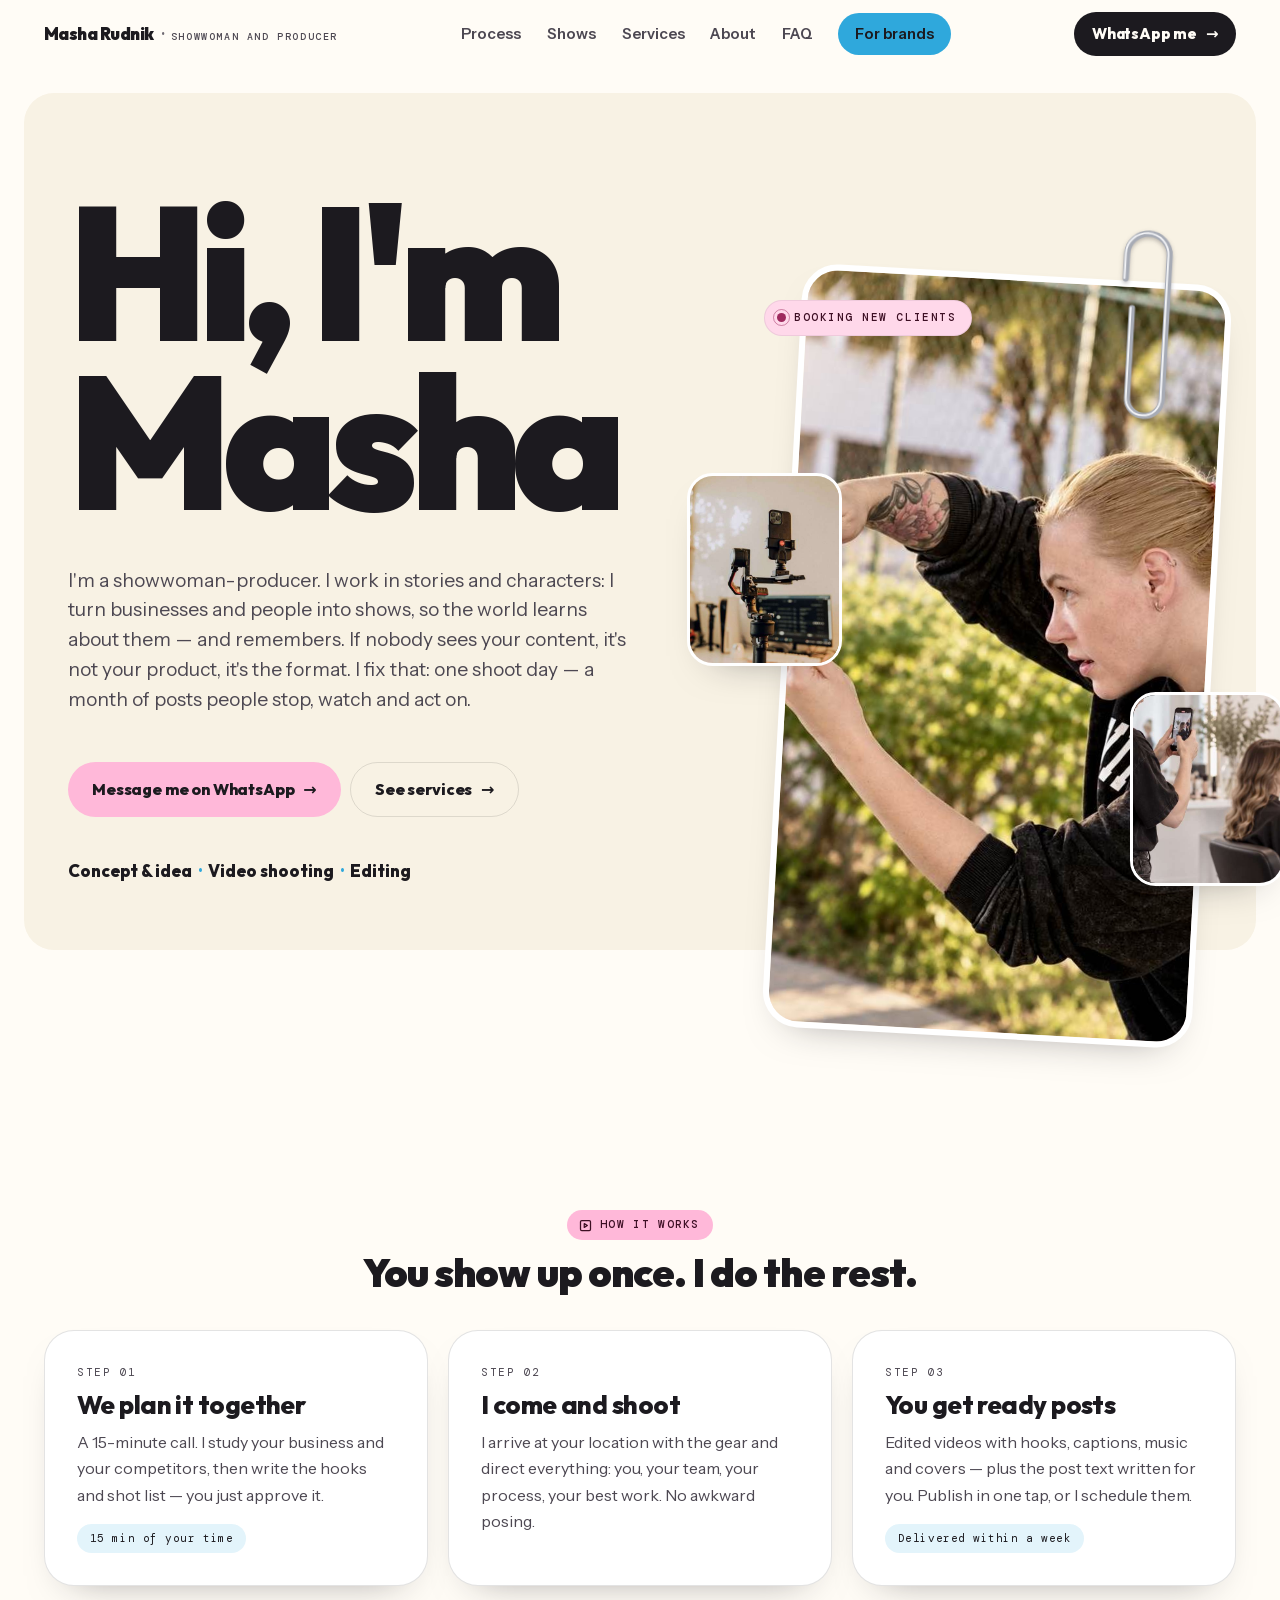
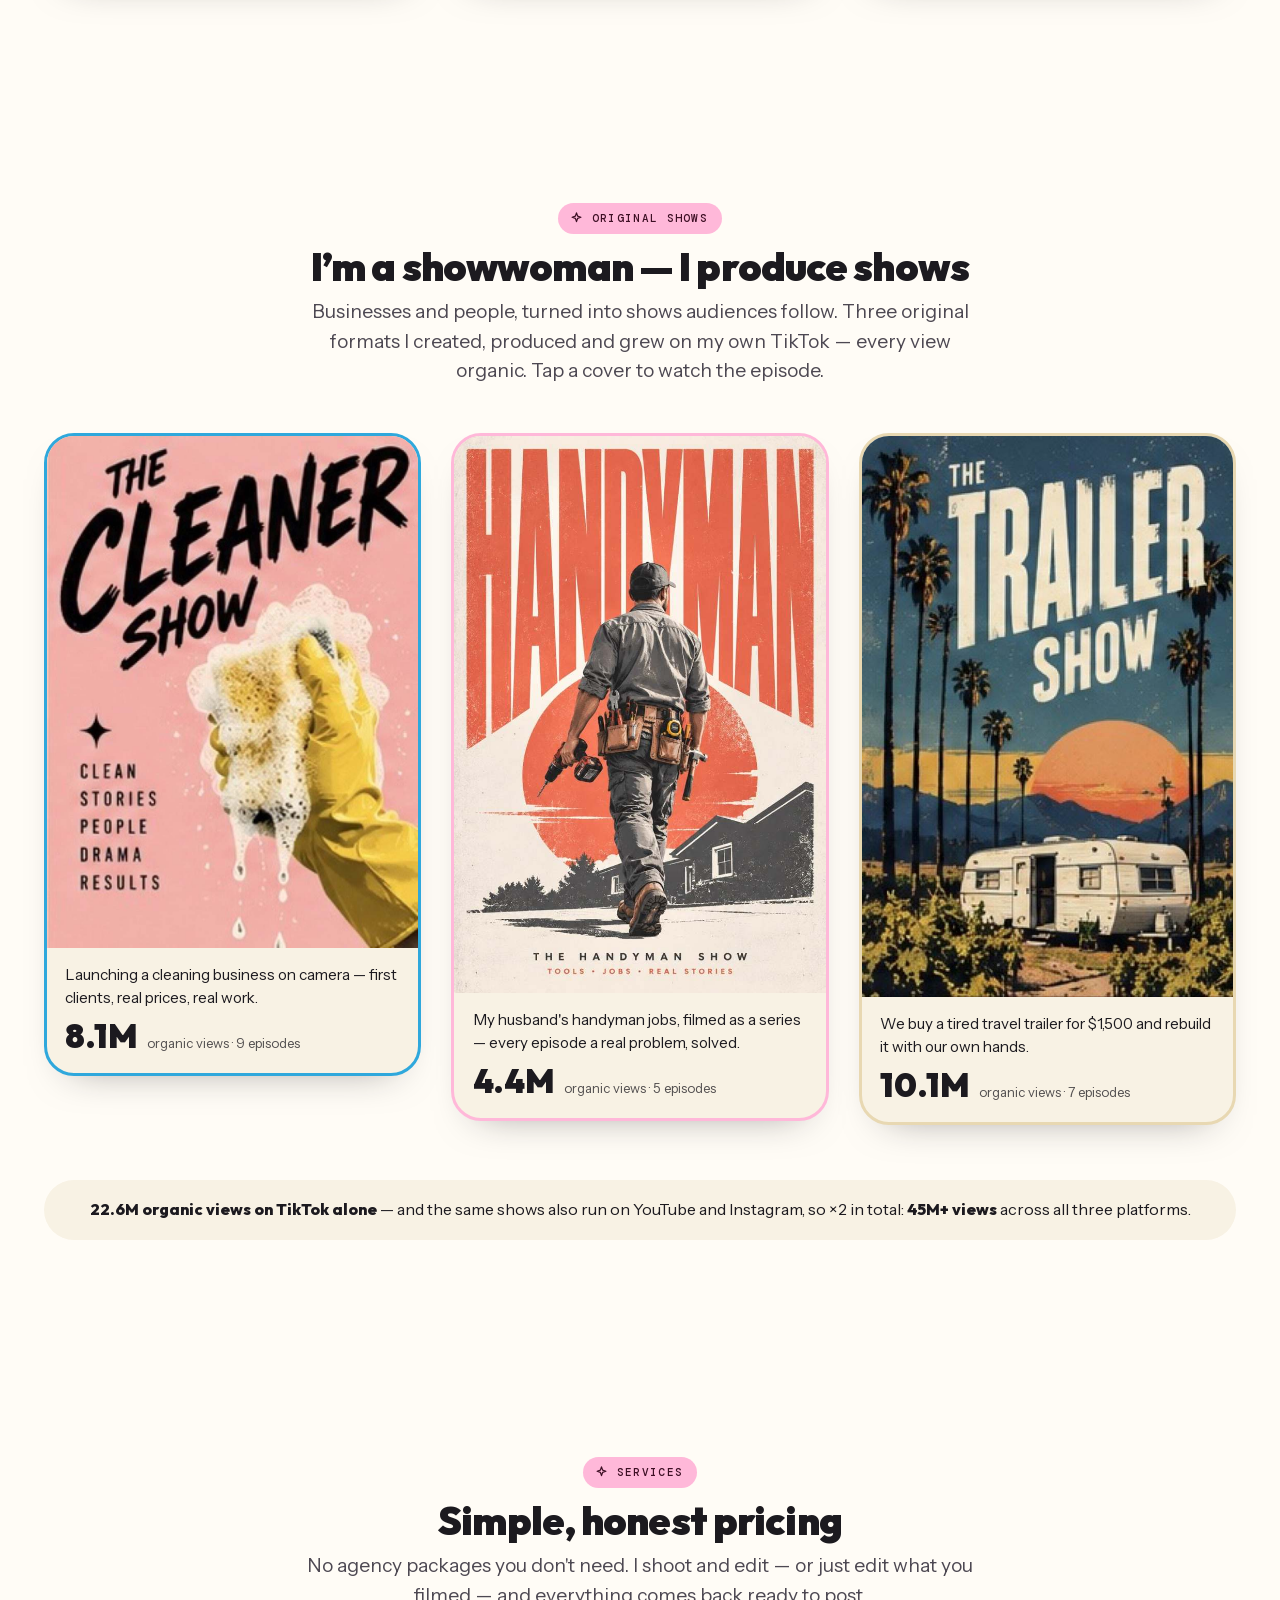
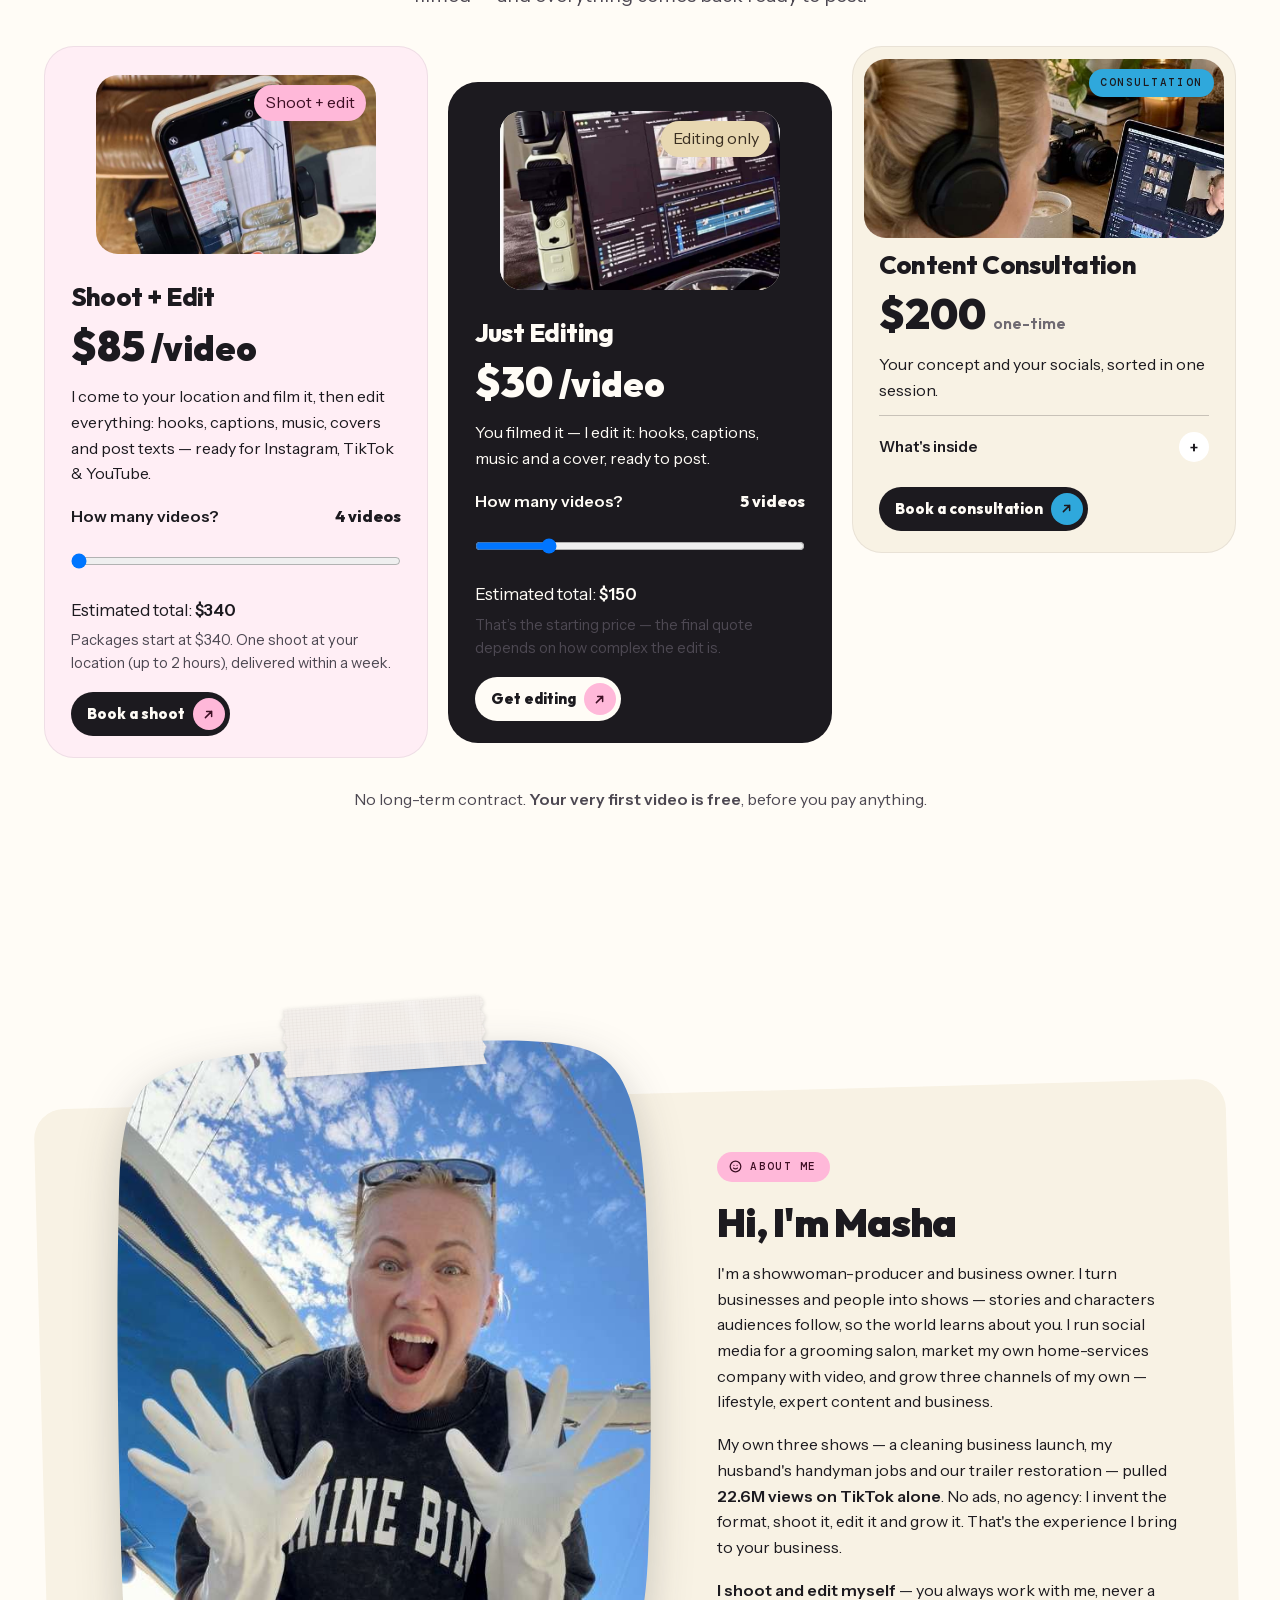
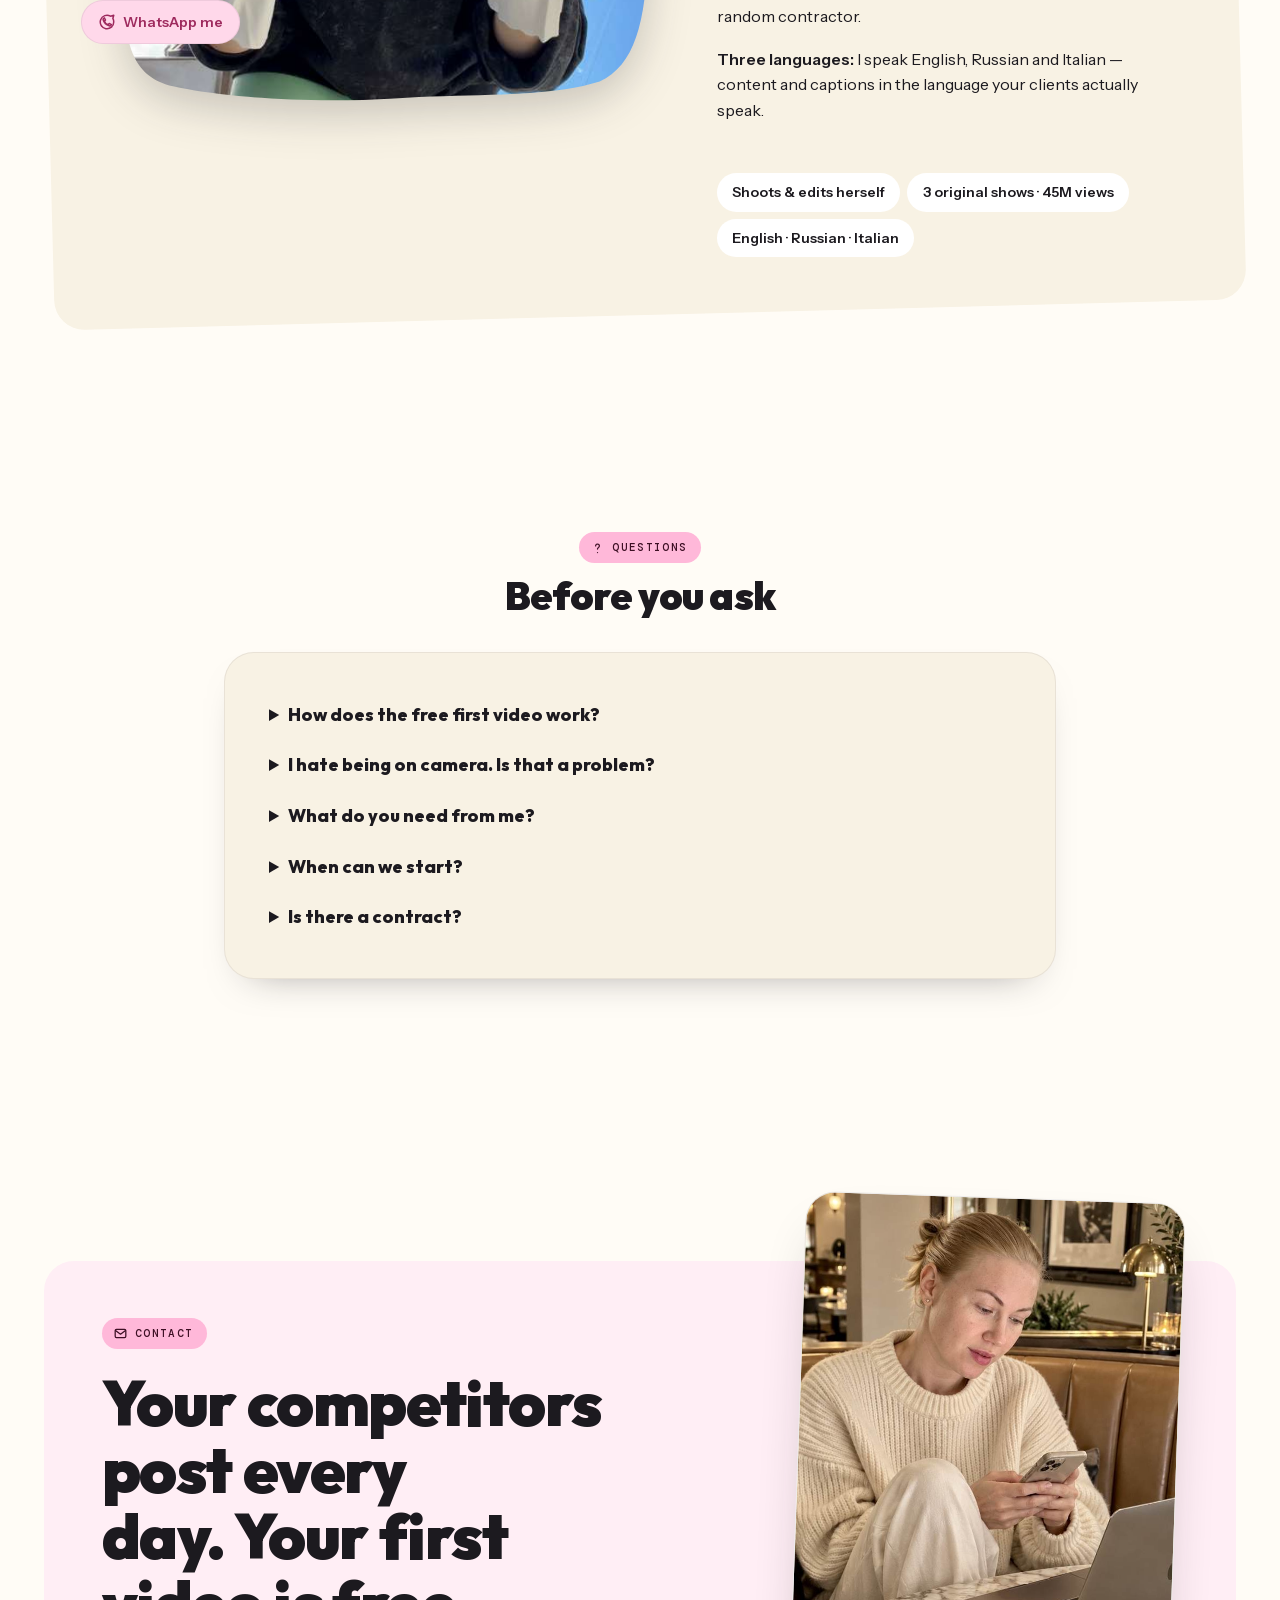
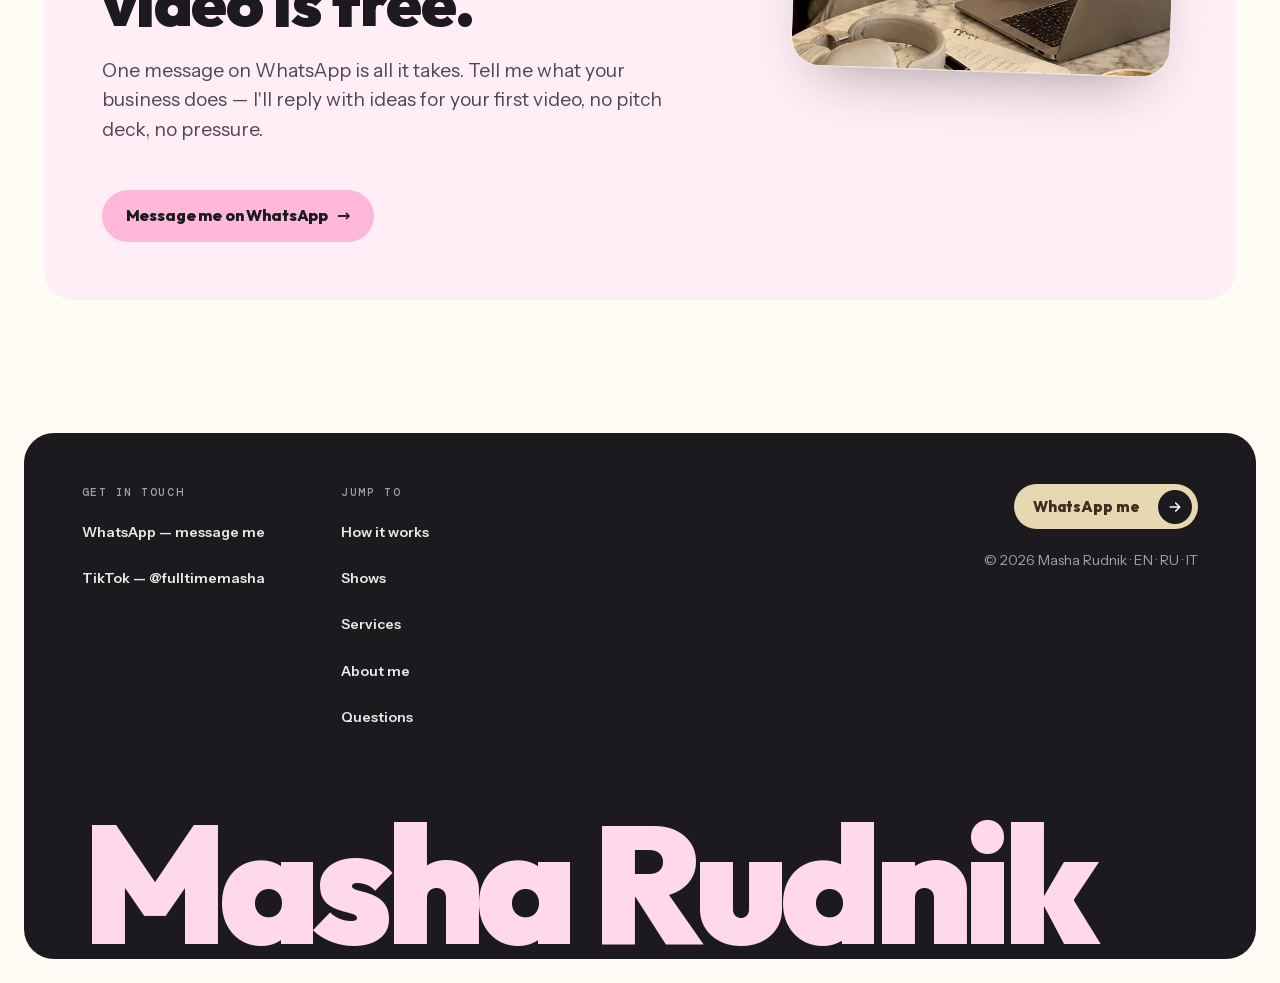
==== index.html @ 088adbc8 "Full site moved from Tilda: main page (v9.13) + branddeal portfolio, local images and fonts" ====
<!doctype html>
<html lang="en">
<head>
<meta charset="utf-8">
<meta name="viewport" content="width=device-width, initial-scale=1, viewport-fit=cover">
<title>Video Content — Masha Rudnik</title>
<meta name="description" content="Showwoman-producer Masha Rudnik turns businesses and people into shows: concept, shooting and editing — one shoot day, a month of posts people stop, watch and act on. First video free.">
<meta property="og:type" content="website">
<meta property="og:title" content="Masha Rudnik — Showwoman & Producer">
<meta property="og:description" content="I turn businesses and people into shows. One shoot day — a month of posts people stop, watch and act on.">
<meta property="og:image" content="/assets/img/share-card.jpg">
<meta name="twitter:card" content="summary_large_image">
<link rel="icon" href="/assets/img/favicon.png">
<link rel="apple-touch-icon" href="/assets/img/favicon.png">
<link rel="preload" href="/assets/fonts/outfit-latin-1.woff2" as="font" type="font/woff2" crossorigin>
<link rel="stylesheet" href="/css/fonts.css">
<link rel="stylesheet" href="/main.css">
<style>html,body{margin:0;padding:0;background:#FFFCF6}@media (prefers-color-scheme:dark){html,body{background:#141216}}</style>
</head>
<body>
<div class="ugc-site" id="ugcSite" data-off="">  <header class="site-head" id="head"> <div class="wrap head-in"> <a class="wordmark" href="#top"> Masha Rudnik <span class="sep">·</span> <span class="role">Showwoman and producer</span> </a> <nav class="site-nav" id="site-nav" aria-label="Sections"> <a href="#process" data-nav="process">Process</a> <a href="#shows" data-nav="shows">Shows</a> <a href="#packages" data-nav="packages">Services</a> <a href="#about" data-nav="about">About</a> <a href="#faq" data-nav="faq">FAQ</a> <a class="nav-ugc" href="/branddeal">For brands</a> <a class="btn nav-brief" href="https://wa.me/19198506320" target="_blank" rel="noopener">WhatsApp me <span class="arw">→</span></a> </nav> <a class="btn btn-sm head-brief" href="https://wa.me/19198506320" target="_blank" rel="noopener">WhatsApp me <span class="arw">→</span></a> <button class="nav-toggle" type="button" aria-expanded="false" aria-controls="site-nav"><span class="nav-toggle-ic" aria-hidden="true"></span><span class="nav-toggle-label">Menu</span></button> </div> </header> <main id="top"> <section class="hero" data-section="hero"> <div class="hero-card"> <div class="wrap hero-grid"> <div class="hero-copy"> <h1>Hi, I'm Masha</h1> <p class="lead hero-sub">I'm a showwoman-producer. I work in stories and characters: I turn businesses and people into shows, so the world learns about them — and remembers. If nobody sees your content, it's not your product, it's the format. I fix that: one shoot day — a month of posts people stop, watch and act on.</p> <div class="hero-actions"> <a class="btn btn-pink" href="https://wa.me/19198506320" target="_blank" rel="noopener">Message me on WhatsApp <span class="arw">→</span></a> <a class="btn btn-ghost" href="#packages">See services <span class="arw">→</span></a> </div> <p class="hero-svc">Concept &amp; idea <span>&middot;</span> Video shooting <span>&middot;</span> Editing</p> </div> <div class="hero-stage"> <div class="slot"> <img class="slot-fill hero-portrait" src="/assets/img/miami-hero2.jpg" alt="Masha Rudnik filming content outdoors" width="907" height="1209"> </div> <div class="clip-layer" aria-hidden="true"> <svg class="clip" viewBox="4 0 46 170"><path d="M8 44V22a19 19 0 0 1 38 0v128a15.5 15.5 0 0 1-31 0V70"/><path class="clip-hi" d="M8 44V22a19 19 0 0 1 38 0v128a15.5 15.5 0 0 1-31 0V70"/></svg> </div> <img class="float-still still-1" src="/assets/img/miami-gear.jpg" alt="" aria-hidden="true"> <img class="float-still still-2" src="/assets/img/miami-salon.jpg" alt="" aria-hidden="true"> <div class="status-pill"> <span class="rec"></span> <span class="mono">Booking new clients</span> </div> </div> </div> </div> </section> <section class="sec" id="process" data-section="process"> <div class="wrap"> <div class="sec-head"> <p class="sec-tag"><svg aria-hidden="true" viewBox="0 0 24 24"><path d="M4 6a2 2 0 0 1 2-2h12a2 2 0 0 1 2 2v12a2 2 0 0 1-2 2H6a2 2 0 0 1-2-2z"/><path d="M10 9l5 3-5 3z"/></svg><span>How it works</span></p> <h2>You show up once. I do the rest.</h2> </div> <div class="steps"> <div class="step-card"> <p class="step-num">Step 01</p> <h3>We plan it together</h3> <p>A 15-minute call. I study your business and your competitors, then write the hooks and shot list — you just approve it.</p> <span class="step-time">15 min of your time</span> </div> <div class="step-card"> <p class="step-num">Step 02</p> <h3>I come and shoot</h3> <p>I arrive at your location with the gear and direct everything: you, your team, your process, your best work. No awkward posing.</p> </div> <div class="step-card"> <p class="step-num">Step 03</p> <h3>You get ready posts</h3> <p>Edited videos with hooks, captions, music and covers — plus the post text written for you. Publish in one tap, or I schedule them.</p> <span class="step-time">Delivered within a week</span> </div> </div> </div> </section> <section class="sec shows" id="shows" data-section="shows"> <div class="wrap"> <div class="sec-head"> <p class="sec-tag"><svg aria-hidden="true" viewBox="0 0 24 24"><path d="M12 3l1.8 5.2L19 10l-5.2 1.8L12 17l-1.8-5.2L5 10l5.2-1.8z"/></svg><span>Original shows</span></p> <h2>I&rsquo;m a showwoman &mdash; I produce shows</h2> <p class="lead">Businesses and people, turned into shows audiences follow. Three original formats I created, produced and grew on my own TikTok &mdash; every view organic. Tap a cover to watch the episode.</p> </div> <div class="shows-grid"> <article class="show-col sc-clean"> <a class="poster" href="https://www.tiktok.com/t/ZTyEYjw7U/" target="_blank" rel="noopener" aria-label="The Cleaning Show — watch the top episode on TikTok"> <img class="poster-img" src="/assets/img/poster-cleaner.jpg" alt="The Cleaning Show — poster" width="900" height="1241" loading="lazy"> <span class="poster-info"><span class="poster-sub">Launching a cleaning business on camera — first clients, real prices, real work.</span> <span class="poster-foot"><span class="poster-views">8.1M</span><span class="poster-meta">organic views · 9 episodes</span></span></span> </a> </article> <article class="show-col sc-handy"> <a class="poster" href="https://www.tiktok.com/t/ZTyEYJt6d/" target="_blank" rel="noopener" aria-label="The Handyman Show — watch the top episode on TikTok"> <img class="poster-img" src="/assets/img/poster-handyman.jpg" alt="The Handyman Show — poster" width="900" height="1350" loading="lazy"> <span class="poster-info"><span class="poster-sub">My husband's handyman jobs, filmed as a series — every episode a real problem, solved.</span> <span class="poster-foot"><span class="poster-views">4.4M</span><span class="poster-meta">organic views · 5 episodes</span></span></span> </a> </article> <article class="show-col sc-trailer"> <a class="poster" href="https://www.tiktok.com/t/ZTyEY9A32/" target="_blank" rel="noopener" aria-label="The Trailer Restoration Show — watch the top episode on TikTok"> <img class="poster-img" src="/assets/img/poster-trailer.jpg" alt="The Trailer Restoration Show — poster" width="900" height="1360" loading="lazy"> <span class="poster-info"><span class="poster-sub">We buy a tired travel trailer for $1,500 and rebuild it with our own hands.</span> <span class="poster-foot"><span class="poster-views">10.1M</span><span class="poster-meta">organic views · 7 episodes</span></span></span> </a> </article> </div> <p class="shows-strip"><strong>22.6M organic views on TikTok alone</strong> — and the same shows also run on YouTube and Instagram, so ×2 in total: <strong>45M+ views</strong> across all three platforms.</p> </div> </section> <section class="sec" id="packages" data-section="packages"> <div class="wrap"> <div class="sec-head"> <p class="sec-tag"><svg aria-hidden="true" viewBox="0 0 24 24"><path d="M12 3l1.8 5.2L19 10l-5.2 1.8L12 17l-1.8-5.2L5 10l5.2-1.8z"/></svg><span>Services</span></p> <h2>Simple, honest pricing</h2> <p class="lead">No agency packages you don't need. I shoot and edit — or just edit what you filmed — and everything comes back ready to post.</p> </div> <div class="offers"> <article class="offer"> <figure class="offer-img"> <img src="/assets/img/miami-tripod.jpg" alt="" width="675" height="1200" loading="lazy"> <span class="offer-tag">Shoot + edit</span> </figure> <h3 class="offer-name">Shoot + Edit</h3> <p class="pkg-price">$85<small> /video</small></p> <p class="offer-lead">I come to your location and film it, then edit everything: hooks, captions, music, covers and post texts — ready for Instagram, TikTok &amp; YouTube.</p> <div class="calc"> <label class="calc-label" for="shootCount">How many videos?<span class="calc-count" id="shootCountOut">4 videos</span></label> <input class="calc-range" id="shootCount" type="range" min="4" max="20" step="1" value="4" aria-label="Number of videos"> <p class="calc-total">Estimated total: <strong id="shootTotal">$340</strong></p> <p class="calc-note">Packages start at $340. One shoot at your location (up to 2 hours), delivered within a week.</p> </div> <div class="offer-foot"> <a class="offer-cta" id="shootCta" href="https://wa.me/19198506320?text=Hi%20Masha!%20I%20want%20a%20shoot%20%2B%20edit%20package%20for%204%20videos." target="_blank" rel="noopener">Book a shoot <span class="offer-cta-ic"><svg width="14" height="14" viewBox="0 0 24 24" fill="none" stroke="currentColor" stroke-width="2.4" stroke-linecap="round" stroke-linejoin="round" aria-hidden="true"><path d="M7 17L17 7M9 7h8v8"/></svg></span></a> </div> </article> <article class="offer reveal"> <figure class="offer-img"> <img src="/assets/img/miami-editing.jpg" alt="" width="954" height="1516" loading="lazy"> <span class="offer-tag">Editing only</span> </figure> <h3 class="offer-name">Just Editing</h3> <p class="pkg-price">$30<small> /video</small></p> <p class="offer-lead">You filmed it — I edit it: hooks, captions, music and a cover, ready to post.</p> <div class="calc"> <label class="calc-label" for="editCount">How many videos?<span class="calc-count" id="editCountOut">5 videos</span></label> <input class="calc-range" id="editCount" type="range" min="1" max="20" step="1" value="5" aria-label="Number of videos"> <p class="calc-total">Estimated total: <strong id="editTotal">$150</strong></p> <p class="calc-note">That&rsquo;s the starting price — the final quote depends on how complex the edit is.</p> </div> <div class="offer-foot"> <a class="offer-cta" id="editCta" href="https://wa.me/19198506320?text=Hi%20Masha!%20I%20need%20editing%20for%205%20videos." target="_blank" rel="noopener">Get editing <span class="offer-cta-ic"><svg width="14" height="14" viewBox="0 0 24 24" fill="none" stroke="currentColor" stroke-width="2.4" stroke-linecap="round" stroke-linejoin="round" aria-hidden="true"><path d="M7 17L17 7M9 7h8v8"/></svg></span></a> </div> </article> <article class="offer"> <div class="offer-img"> <img src="/assets/img/miami-edit.jpg" alt="" width="854" height="1105" loading="lazy"> <span class="offer-tag mono">Consultation</span> </div> <h3>Content Consultation</h3> <p class="pkg-price">$200 <span>one-time</span></p> <p>Your concept and your socials, sorted in one session.</p> <details class="disc"> <summary>What's inside <span class="plus">+</span></summary> <div class="spec"> <ul> <li>Your content concept — what makes your business watchable</li> <li>What to post: formats, hooks and a posting rhythm</li> <li>Profile tune-up: bio, highlights, pinned posts</li> <li>A written plan for your next 30 days</li> <li>Run it yourself — or hand the shooting to me</li> </ul> </div> </details> <div class="offer-foot"> <a class="offer-cta" href="https://wa.me/19198506320?text=Hi%20Masha!%20I%27m%20interested%20in%20a%20content%20consultation." target="_blank" rel="noopener">Book a consultation <span class="offer-cta-ic" aria-hidden="true"><svg viewBox="0 0 24 24"><path d="M7 17L17 7M9 7h8v8"/></svg></span></a> </div> </article> </div> <p class="pkg-note">No long-term contract. <strong>Your very first video is free</strong>, before you pay anything.</p> </div> </section> <script> (function(){var r=document.getElementById('editCount');if(!r)return;var out=document.getElementById('editCountOut'),tot=document.getElementById('editTotal'),cta=document.getElementById('editCta');function upd(){var n=parseInt(r.value,10);out.textContent=n+(n===1?' video':' videos');tot.textContent='$'+(n*30);cta.href='https://wa.me/19198506320?text='+encodeURIComponent('Hi Masha! I need editing for '+n+(n===1?' video.':' videos.'));}r.addEventListener('input',upd);upd();})(); </script> <script> (function(){var r=document.getElementById('shootCount');if(!r)return;var out=document.getElementById('shootCountOut'),tot=document.getElementById('shootTotal'),cta=document.getElementById('shootCta');function upd(){var n=parseInt(r.value,10);out.textContent=n+' videos';tot.textContent='$'+(n*85);cta.href='https://wa.me/19198506320?text='+encodeURIComponent('Hi Masha! I want a shoot + edit package for '+n+' videos.');}r.addEventListener('input',upd);upd();})(); </script> <section class="sec about" id="about" data-section="about"> <div class="wrap"> <div class="about-card about-grid"> <div class="portrait-wrap"> <div class="portrait-cut"> <div class="portrait"> <img src="/assets/img/miami-about-boat.jpg" alt="Masha Rudnik on her sailboat" width="1320" height="1973" loading="lazy"> </div> </div> <span class="tape" aria-hidden="true"></span> <svg width="0" height="0" aria-hidden="true" focusable="false" style="position:absolute"> <clipPath id="cut-shape" clipPathUnits="objectBoundingBox"> <path d="M.07.075C.14.035.3.03.5.022.66.016.8.008.88.03.95.05.975.12.985.25.995.42.998.62.99.77.985.88.965.94.9.965.8.99.66.982.52.99.36.998.2.988.11.972.04.958.02.92.016.82.008.64.004.42.01.24.013.14.03.1.07.075Z"/> </clipPath> </svg> <a class="pin pin-handle" href="https://wa.me/19198506320" target="_blank" rel="noopener"><svg viewBox="0 0 24 24" aria-hidden="true" fill="none" stroke="currentColor" stroke-width="2" stroke-linecap="round" stroke-linejoin="round"><path d="M21 12a9 9 0 1 1-4.4-7.7L21 3l-1.2 4.3c.8 1.4 1.2 3 1.2 4.7z"/><path d="M8.5 10.5c.5 2 3 4.5 5 5l1.5-1.5 3 1.5c-.5 1.5-1.5 2-3 1.5C11 16 8 13 7 9.5 6.5 8 7 7 8.5 6.5l1.5 3z"/></svg>WhatsApp me</a> </div> <div class="about-body"> <p class="sec-tag"><svg aria-hidden="true" viewBox="0 0 24 24"><circle cx="12" cy="12" r="8.5"/><path d="M9 14.5a4 4 0 0 0 6 0M9.5 10h0M14.5 10h0"/></svg><span>About me</span></p> <h2>Hi, I'm Masha</h2> <p>I'm a showwoman-producer and business owner. I turn businesses and people into shows — stories and characters audiences follow, so the world learns about you. I run social media for a grooming salon, market my own home-services company with video, and grow three channels of my own — lifestyle, expert content and business.</p> <p>My own three shows — a cleaning business launch, my husband's handyman jobs and our trailer restoration — pulled <strong>22.6M views on TikTok alone</strong>. No ads, no agency: I invent the format, shoot it, edit it and grow it. That's the experience I bring to your business.</p> <p><strong>I shoot and edit myself</strong> — you always work with me, never a random contractor.</p> <p><strong>Three languages:</strong> I speak English, Russian and Italian — content and captions in the language your clients actually speak.</p> <div class="facts"> <span class="chip">Shoots &amp; edits herself</span> <span class="chip">3 original shows · 45M views</span> <span class="chip">English · Russian · Italian</span> </div> </div> </div> </div> </section> <section class="sec" id="faq" data-section="faq"> <div class="wrap"> <div class="sec-head"> <p class="sec-tag"><svg aria-hidden="true" viewBox="0 0 24 24"><path d="M9 9.5a3 3 0 1 1 4.6 2.5c-1 .6-1.6 1.2-1.6 2.5"/><path d="M12 20h0"/></svg><span>Questions</span></p> <h2>Before you ask</h2> </div> <div class="faq-card"> <details class="faq-item"> <summary>How does the free first video work?</summary> <div class="faq-a"><p>Message me on WhatsApp and tell me about your business. We shoot one video together — you see the real quality and style before paying a cent. If you love it, we pick a package. If not, you keep the video anyway.</p></div> </details> <details class="faq-item"> <summary>I hate being on camera. Is that a problem?</summary> <div class="faq-a"><p>No. Most of my clients felt the same. I direct everything and we can build videos around your work, your space and your results — your face is optional, your business is the star.</p></div> </details> <details class="faq-item"> <summary>What do you need from me?</summary> <div class="faq-a"><p>About 2 hours once a month and access to your location. Ideas, scripts, shooting, editing, captions and post texts are all on me.</p></div> </details> <details class="faq-item"> <summary>When can we start?</summary> <div class="faq-a"><p>Onboarding calls and content planning start right away. Message me on WhatsApp and we'll set up your first shoot.</p></div> </details> <details class="faq-item"> <summary>Is there a contract?</summary> <div class="faq-a"><p>No long-term contract. Stay because it works, not because you're locked in.</p></div> </details> </div> </div> </section> <section class="sec contact" id="contact" data-section="contact"> <div class="wrap"> <div class="contact-card contact-grid"> <div class="contact-copy"> <p class="sec-tag"><svg aria-hidden="true" viewBox="0 0 24 24"><rect x="3.5" y="5.5" width="17" height="13" rx="2"/><path d="M4 7l8 6 8-6"/></svg><span>Contact</span></p> <h2>Your competitors post every day. Your first video is free.</h2> <p class="lead">One message on WhatsApp is all it takes. Tell me what your business does — I'll reply with ideas for your first video, no pitch deck, no pressure.</p> <div class="hero-actions"> <a class="btn btn-pink" href="https://wa.me/19198506320" target="_blank" rel="noopener">Message me on WhatsApp <span class="arw">→</span></a> </div> </div> <div class="contact-shot"> <div class="frame"> <img src="/assets/img/miami-cafe.jpg" alt="Masha Rudnik with her phone and laptop" width="832" height="1040" loading="lazy"> </div> </div> </div> </div> </section> </main> <footer class="foot" data-section="footer"> <div class="foot-card"> <div class="foot-top"> <div class="foot-cols"> <div class="foot-col"> <p class="mono">Get in touch</p> <a class="foot-link" href="https://wa.me/19198506320" target="_blank" rel="noopener">WhatsApp — message me</a> <a class="foot-link" href="https://www.tiktok.com/@fulltimemasha" target="_blank" rel="noopener">TikTok — @fulltimemasha</a> </div> <div class="foot-col"> <p class="mono">Jump to</p> <a class="foot-link" href="#process">How it works</a> <a class="foot-link" href="#shows">Shows</a> <a class="foot-link" href="#packages">Services</a> <a class="foot-link" href="#about">About me</a> <a class="foot-link" href="#faq">Questions</a> </div> </div> <div class="foot-side"> <div class="foot-actions"> <a class="foot-pill foot-pill-brief" href="https://wa.me/19198506320" target="_blank" rel="noopener">WhatsApp me <span class="foot-pill-ic" aria-hidden="true"><svg viewBox="0 0 24 24"><path d="M5 12h13M13 6l6 6-6 6"/></svg></span></a> </div> <p class="foot-legal"><span>© 2026 Masha Rudnik · EN · RU · IT</span></p> </div> </div> <p class="foot-name">Masha Rudnik</p> </div> </footer> </div>
































<script>(function(){
  "use strict";

  /* ---- sticky header state ---- */
  var head = document.getElementById('head');
  var onScroll = function(){
    if (window.scrollY > 40) head.classList.add('stuck');
    else head.classList.remove('stuck');
  };
  window.addEventListener('scroll', onScroll, {passive:true});
  onScroll();

  /* ---- section menu ---- */
  var navToggle = document.querySelector('.nav-toggle');
  var navLinks = Array.prototype.slice.call(document.querySelectorAll('.site-nav [data-nav]'));
  var setMenu = function(open){
    head.classList.toggle('nav-open', open);
    if (navToggle) navToggle.setAttribute('aria-expanded', String(open));
  };
  if (navToggle) {
    navToggle.addEventListener('click', function(){ setMenu(!head.classList.contains('nav-open')); });
    document.querySelectorAll('.site-nav a').forEach(function(a){ a.addEventListener('click', function(){ setMenu(false); }); });
    document.addEventListener('keydown', function(e){ if (e.key === 'Escape') setMenu(false); });
    document.addEventListener('click', function(e){ if (!head.contains(e.target)) setMenu(false); });
    window.addEventListener('resize', function(){ if (window.innerWidth >= 1100) setMenu(false); });
  }
  if ('IntersectionObserver' in window && navLinks.length) {
    var spy = new IntersectionObserver(function(entries){
      entries.forEach(function(en){
        if (!en.isIntersecting) return;
        navLinks.forEach(function(a){
          a.setAttribute('aria-current', String(!!en.target.id && a.getAttribute('href') === '#' + en.target.id));
        });
      });
    }, {rootMargin: '-45% 0px -50% 0px'});
    document.querySelectorAll('[data-section]').forEach(function(sec){ spy.observe(sec); });
  }
})();
</script>
</body>
</html>
---- css/fonts.css ----
/* Fonts are stored on this site (assets/fonts) instead of loaded from Google's servers — better for privacy
   (GDPR) and one less outside request. All three are open-source (SIL Open Font License). */
/* DM Mono 400 — latin-ext */
@font-face{font-family:'DM Mono';font-style:normal;font-weight:400;font-display:swap;src:url('../assets/fonts/dm-mono-latin-ext-0.woff2') format('woff2');unicode-range:U+0100-02BA, U+02BD-02C5, U+02C7-02CC, U+02CE-02D7, U+02DD-02FF, U+0304, U+0308, U+0329, U+1D00-1DBF, U+1E00-1E9F, U+1EF2-1EFF, U+2020, U+20A0-20AB, U+20AD-20C4, U+2113, U+2C60-2C7F, U+A720-A7FF;}
/* DM Mono 400 — latin */
@font-face{font-family:'DM Mono';font-style:normal;font-weight:400;font-display:swap;src:url('../assets/fonts/dm-mono-latin-1.woff2') format('woff2');unicode-range:U+0000-00FF, U+0131, U+0152-0153, U+02BB-02BC, U+02C6, U+02DA, U+02DC, U+0304, U+0308, U+0329, U+2000-206F, U+20AC, U+2122, U+2191, U+2193, U+2212, U+2215, U+FEFF, U+FFFD;}
/* DM Mono 500 — latin-ext */
@font-face{font-family:'DM Mono';font-style:normal;font-weight:500;font-display:swap;src:url('../assets/fonts/dm-mono-latin-ext-1.woff2') format('woff2');unicode-range:U+0100-02BA, U+02BD-02C5, U+02C7-02CC, U+02CE-02D7, U+02DD-02FF, U+0304, U+0308, U+0329, U+1D00-1DBF, U+1E00-1E9F, U+1EF2-1EFF, U+2020, U+20A0-20AB, U+20AD-20C4, U+2113, U+2C60-2C7F, U+A720-A7FF;}
/* DM Mono 500 — latin */
@font-face{font-family:'DM Mono';font-style:normal;font-weight:500;font-display:swap;src:url('../assets/fonts/dm-mono-latin-3.woff2') format('woff2');unicode-range:U+0000-00FF, U+0131, U+0152-0153, U+02BB-02BC, U+02C6, U+02DA, U+02DC, U+0304, U+0308, U+0329, U+2000-206F, U+20AC, U+2122, U+2191, U+2193, U+2212, U+2215, U+FEFF, U+FFFD;}
/* Instrument Sans 400 — latin-ext */
@font-face{font-family:'Instrument Sans';font-style:normal;font-weight:400;font-display:swap;src:url('../assets/fonts/instrument-sans-latin-ext-0.woff2') format('woff2');unicode-range:U+0100-02BA, U+02BD-02C5, U+02C7-02CC, U+02CE-02D7, U+02DD-02FF, U+0304, U+0308, U+0329, U+1D00-1DBF, U+1E00-1E9F, U+1EF2-1EFF, U+2020, U+20A0-20AB, U+20AD-20C4, U+2113, U+2C60-2C7F, U+A720-A7FF;}
/* Instrument Sans 400 — latin */
@font-face{font-family:'Instrument Sans';font-style:normal;font-weight:400;font-display:swap;src:url('../assets/fonts/instrument-sans-latin-1.woff2') format('woff2');unicode-range:U+0000-00FF, U+0131, U+0152-0153, U+02BB-02BC, U+02C6, U+02DA, U+02DC, U+0304, U+0308, U+0329, U+2000-206F, U+20AC, U+2122, U+2191, U+2193, U+2212, U+2215, U+FEFF, U+FFFD;}
/* Instrument Sans 500 — latin-ext */
@font-face{font-family:'Instrument Sans';font-style:normal;font-weight:500;font-display:swap;src:url('../assets/fonts/instrument-sans-latin-ext-0.woff2') format('woff2');unicode-range:U+0100-02BA, U+02BD-02C5, U+02C7-02CC, U+02CE-02D7, U+02DD-02FF, U+0304, U+0308, U+0329, U+1D00-1DBF, U+1E00-1E9F, U+1EF2-1EFF, U+2020, U+20A0-20AB, U+20AD-20C4, U+2113, U+2C60-2C7F, U+A720-A7FF;}
/* Instrument Sans 500 — latin */
@font-face{font-family:'Instrument Sans';font-style:normal;font-weight:500;font-display:swap;src:url('../assets/fonts/instrument-sans-latin-1.woff2') format('woff2');unicode-range:U+0000-00FF, U+0131, U+0152-0153, U+02BB-02BC, U+02C6, U+02DA, U+02DC, U+0304, U+0308, U+0329, U+2000-206F, U+20AC, U+2122, U+2191, U+2193, U+2212, U+2215, U+FEFF, U+FFFD;}
/* Instrument Sans 600 — latin-ext */
@font-face{font-family:'Instrument Sans';font-style:normal;font-weight:600;font-display:swap;src:url('../assets/fonts/instrument-sans-latin-ext-0.woff2') format('woff2');unicode-range:U+0100-02BA, U+02BD-02C5, U+02C7-02CC, U+02CE-02D7, U+02DD-02FF, U+0304, U+0308, U+0329, U+1D00-1DBF, U+1E00-1E9F, U+1EF2-1EFF, U+2020, U+20A0-20AB, U+20AD-20C4, U+2113, U+2C60-2C7F, U+A720-A7FF;}
/* Instrument Sans 600 — latin */
@font-face{font-family:'Instrument Sans';font-style:normal;font-weight:600;font-display:swap;src:url('../assets/fonts/instrument-sans-latin-1.woff2') format('woff2');unicode-range:U+0000-00FF, U+0131, U+0152-0153, U+02BB-02BC, U+02C6, U+02DA, U+02DC, U+0304, U+0308, U+0329, U+2000-206F, U+20AC, U+2122, U+2191, U+2193, U+2212, U+2215, U+FEFF, U+FFFD;}
/* Outfit 600 — latin-ext */
@font-face{font-family:'Outfit';font-style:normal;font-weight:600;font-display:swap;src:url('../assets/fonts/outfit-latin-ext-0.woff2') format('woff2');unicode-range:U+0100-02BA, U+02BD-02C5, U+02C7-02CC, U+02CE-02D7, U+02DD-02FF, U+0304, U+0308, U+0329, U+1D00-1DBF, U+1E00-1E9F, U+1EF2-1EFF, U+2020, U+20A0-20AB, U+20AD-20C4, U+2113, U+2C60-2C7F, U+A720-A7FF;}
/* Outfit 600 — latin */
@font-face{font-family:'Outfit';font-style:normal;font-weight:600;font-display:swap;src:url('../assets/fonts/outfit-latin-1.woff2') format('woff2');unicode-range:U+0000-00FF, U+0131, U+0152-0153, U+02BB-02BC, U+02C6, U+02DA, U+02DC, U+0304, U+0308, U+0329, U+2000-206F, U+20AC, U+2122, U+2191, U+2193, U+2212, U+2215, U+FEFF, U+FFFD;}
/* Outfit 800 — latin-ext */
@font-face{font-family:'Outfit';font-style:normal;font-weight:800;font-display:swap;src:url('../assets/fonts/outfit-latin-ext-0.woff2') format('woff2');unicode-range:U+0100-02BA, U+02BD-02C5, U+02C7-02CC, U+02CE-02D7, U+02DD-02FF, U+0304, U+0308, U+0329, U+1D00-1DBF, U+1E00-1E9F, U+1EF2-1EFF, U+2020, U+20A0-20AB, U+20AD-20C4, U+2113, U+2C60-2C7F, U+A720-A7FF;}
/* Outfit 800 — latin */
@font-face{font-family:'Outfit';font-style:normal;font-weight:800;font-display:swap;src:url('../assets/fonts/outfit-latin-1.woff2') format('woff2');unicode-range:U+0000-00FF, U+0131, U+0152-0153, U+02BB-02BC, U+02C6, U+02DA, U+02DC, U+0304, U+0308, U+0329, U+2000-206F, U+20AC, U+2122, U+2191, U+2193, U+2212, U+2215, U+FEFF, U+FFFD;}
/* Outfit 900 — latin-ext */
@font-face{font-family:'Outfit';font-style:normal;font-weight:900;font-display:swap;src:url('../assets/fonts/outfit-latin-ext-0.woff2') format('woff2');unicode-range:U+0100-02BA, U+02BD-02C5, U+02C7-02CC, U+02CE-02D7, U+02DD-02FF, U+0304, U+0308, U+0329, U+1D00-1DBF, U+1E00-1E9F, U+1EF2-1EFF, U+2020, U+20A0-20AB, U+20AD-20C4, U+2113, U+2C60-2C7F, U+A720-A7FF;}
/* Outfit 900 — latin */
@font-face{font-family:'Outfit';font-style:normal;font-weight:900;font-display:swap;src:url('../assets/fonts/outfit-latin-1.woff2') format('woff2');unicode-range:U+0000-00FF, U+0131, U+0152-0153, U+02BB-02BC, U+02C6, U+02DA, U+02DC, U+0304, U+0308, U+0329, U+2000-206F, U+20AC, U+2122, U+2191, U+2193, U+2212, U+2215, U+FEFF, U+FFFD;}
---- main.css ----
.ugc-site .steps{display:grid;grid-template-columns:repeat(3,1fr);gap:var(--card-gap)}.ugc-site .step-card{background:var(--card);border:1px solid var(--hairline);border-radius:var(--r-xl);box-shadow:var(--shadow);padding:clamp(1.25rem,3vw,2rem)}.ugc-site .step-num{font-family:var(--f-mono);font-size:var(--t-mono);letter-spacing:.14em;color:var(--blush-deep);text-transform:uppercase}.ugc-site .step-card h3{font-family:var(--f-display);font-weight:800;font-size:var(--t-h3);line-height:1.15;margin:.55rem 0 .6rem}.ugc-site .step-card p{color:var(--ink-2);line-height:1.65}.ugc-site .step-time{display:inline-block;margin-top:1rem;padding:.35rem .8rem;border-radius:999px;background:var(--sky-soft);color:var(--ink);font-family:var(--f-mono);font-size:var(--t-mono);letter-spacing:.05em}.ugc-site .pkg-price{font-family:var(--f-display);font-weight:900;font-size:clamp(1.9rem,3.5vw,2.6rem);line-height:1;margin:.2rem 0 .4rem}.ugc-site .pkg-price span{font-size:1rem;font-weight:600;color:var(--ink-3)}.ugc-site .pkg-note{max-width:44rem;margin:1.75rem auto 0;text-align:center;color:var(--ink-2);line-height:1.65}.ugc-site .calc{margin-top:.4rem}.ugc-site .calc-label{display:flex;justify-content:space-between;align-items:baseline;gap:1rem;font-weight:600}.ugc-site .calc-count{font-family:var(--f-display);font-weight:800;white-space:nowrap}.ugc-site .calc-range{width:100%;accent-color:var(--berry-deep);margin:.6rem 0 .2rem;height:44px;cursor:pointer}.ugc-site .calc-total{font-size:1.05rem;margin-top:.35rem}.ugc-site .calc-note{color:var(--ink-2);font-size:.92rem;line-height:1.55;margin-top:.35rem}.ugc-site .wgroup{margin-top:clamp(2.2rem,4.5vw,3.2rem)}.ugc-site .whead{display:flex;flex-wrap:wrap;align-items:baseline;gap:.4rem 1rem;margin-bottom:1.1rem}.ugc-site .whandle{font-family:var(--f-display);font-weight:800;font-size:clamp(1.2rem,2vw,1.45rem);color:var(--ink);text-decoration:none}.ugc-site .whandle:hover{color:var(--berry-deep);text-decoration:underline}.ugc-site .wrole{color:var(--ink-2)}.ugc-site .wgrid{display:grid;grid-template-columns:repeat(3,1fr);gap:clamp(.6rem,1.6vw,1.25rem)}.ugc-site .wcard{position:relative;display:block;border-radius:20px;overflow:hidden;aspect-ratio:9/16;background:var(--blush-soft);box-shadow:var(--shadow-card);transition:transform .3s cubic-bezier(.2,.8,.2,1)}.ugc-site .wcard:hover{transform:translateY(-6px) rotate(-.6deg)}.ugc-site .wcard img{width:100%;height:100%;object-fit:cover;display:block}.ugc-site .wplay{position:absolute;right:10px;bottom:10px;width:44px;height:44px;border-radius:50%;background:var(--berry);color:var(--on-berry);display:flex;align-items:center;justify-content:center;box-shadow:var(--shadow-card)}@font-face{font-family:'DM Mono';font-style:normal;font-weight:500;font-display:swap;src:url('[data-uri]') format('woff2');unicode-range:U+0000-00FF, U+0131, U+0152-0153, U+02BB-02BC, U+02C6, U+02DA, U+02DC, U+0304, U+0308, U+0329, U+2000-206F, U+20AC, U+2122, U+2191, U+2193, U+2212, U+2215, U+FEFF, U+FFFD;}:root[data-theme="dark"] .ugc-site{color-scheme:dark;--ground:#141216;--ground-2:#1E1B21;--card:#1E1B21;--ink:#F7F2EC;--ink-2:#C2BAC0;--ink-3:#9A9298;--edge:#F7F2EC;--hairline:rgba(247,242,236,.16);--hairline-2:rgba(247,242,236,.08);--shadow:0 18px 40px -28px rgba(0,0,0,.9);--shadow-lift:0 28px 60px -30px rgba(0,0,0,.85);--ok:#5BD79B;--clip:#8E929C;--clip-hi:#DDE0E6;--clip-shadow:rgba(0,0,0,.6);--cutout-shadow:rgba(0,0,0,.55);--on-photo:#FFFFFF;--scrim:rgba(0,0,0,.34);--overlay:rgba(0,0,0,.86);--foot-name:#1C1A1F}.ugc-site *,.ugc-site *::before,.ugc-site *::after{box-sizing:border-box}.ugc-site .sr-only{position:absolute;width:1px;height:1px;padding:0;margin:-1px;overflow:hidden;clip:rect(0 0 0 0);white-space:nowrap;border:0}.ugc-site{color-scheme:light;--ground:#FFFCF6;--ground-2:#F6F1E7;--card:#FFFFFF;--ink:#1C1A1F;--ink-2:#4D4852;--ink-3:#6F6A72;--edge:#1C1A1F;--butter-soft:#F8F2E4;--butter:#F0E6CF;--butter-pop:#E8D8B2;--on-butter:#3A2F22;--butter-deep:#6E5A40;--blush-soft:#FFEEF5;--blush:#FFD8EA;--blush-pop:#FFB8D9;--on-blush:#3D0F24;--blush-deep:#9E2A5E;--sky:#2FA8DC;--sky-soft:#E3F4FB;--on-sky:#1C1A1F;--folder:#F8F2E4;--folder-tab:#F1E8D4;--folder-tab-2:#E8DCC2;--folder-edge:#D8C7A4;--on-folder:#3A2F22;--folder-shine:rgba(255,255,255,.75);--brand-ink:#1C1A1F;--brand-ink-2:#4D4852;--brand-ink-3:#6F6A72;--brand-paper:#FFFCF6;--brand-paper-2:#F6F1E7;--brand-card:#FFFFFF;--brand-hairline:rgba(28,26,31,.12);--brand-hairline-2:rgba(28,26,31,.07);--hairline:rgba(28,26,31,.12);--hairline-2:rgba(28,26,31,.07);--shadow:0 18px 40px -28px rgba(28,26,31,.5);--shadow-lift:0 28px 60px -30px rgba(28,26,31,.45);--ok:#1E7A52;--clip:#A7ABB5;--clip-hi:#F4F5F8;--clip-shadow:rgba(28,26,31,.28);--cutout-shadow:rgba(28,26,31,.22);--tape:rgba(246,241,238,.93);--tape-crease:rgba(255,255,255,.22);--tape-fibre:rgba(120,100,90,.035);--on-photo:#FFFFFF;--scrim:rgba(12,10,18,.26);--scrub-track:rgba(255,255,255,.35);--scrub-fill:#FFFFFF;--overlay:rgba(20,18,24,.86);--foot-name:#FFD8EA;--f-display:"Outfit",system-ui,-apple-system,"Segoe UI",sans-serif;--f-body:"Instrument Sans",system-ui,-apple-system,"Segoe UI",sans-serif;--f-mono:"DM Mono",ui-monospace,SFMono-Regular,Menlo,monospace;--t-display:clamp(2.55rem,7.4vw,4.6rem);--t-h2:clamp(1.7rem,3.2vw,2.5rem);--t-h3:clamp(1.25rem,2.4vw,1.6rem);--t-h4:1.0625rem;--t-stat:clamp(2.5rem,6vw,3.6rem);--t-lead:clamp(1.0625rem,1.55vw,1.2rem);--t-body:1rem;--t-small:.875rem;--t-mono:.6875rem;--max:1280px;--gutter:clamp(1.25rem,4.5vw,2.75rem);--section-y:clamp(3.75rem,8.5vw,7rem);--block:clamp(1.75rem,3.2vw,2.75rem);--bleed:clamp(3.5rem,9vw,8.5rem);--folder-bleed:clamp(1.25rem,3.5vw,3rem);--card-gap:clamp(.9rem,2vw,1.25rem);--inset:clamp(.75rem,2vw,1.5rem);--r-sm:10px;--r-md:16px;--r-lg:22px;--r-xl:30px;margin:0;background:var(--ground);color:var(--ink);font-family:var(--f-body);font-size:var(--t-body);line-height:1.6;-webkit-font-smoothing:antialiased;overflow-x:hidden}.ugc-site h1,.ugc-site h2,.ugc-site h3,.ugc-site h4{font-family:var(--f-display);margin:0;line-height:1.04;text-wrap:balance;letter-spacing:-.022em}.ugc-site h1{font-size:var(--t-display);font-weight:900}.ugc-site h2{font-size:var(--t-h2);font-weight:900}.ugc-site h3{font-size:var(--t-h3);font-weight:800;line-height:1.14}.ugc-site h4{font-size:var(--t-h4);font-weight:800;line-height:1.3;letter-spacing:-.01em}.ugc-site p{margin:0}.ugc-site ul{margin:0;padding:0;list-style:none}.ugc-site a{color:inherit}.ugc-site button{font:inherit;color:inherit;border:0;background:none;cursor:pointer}.ugc-site :focus-visible{outline:2.5px solid var(--ink);outline-offset:3px;border-radius:4px}::selection{background:var(--sky);color:var(--on-sky)}.ugc-site .mono{font-family:var(--f-mono);font-size:var(--t-mono);letter-spacing:.14em;text-transform:uppercase;font-weight:500}.ugc-site .lead{font-size:var(--t-lead);color:var(--ink-2);line-height:1.55;max-width:56ch}.ugc-site .muted{color:var(--ink-2)}.ugc-site .small{font-size:var(--t-small);line-height:1.5}.ugc-site section{position:relative}.ugc-site .sec{padding-block:var(--section-y)}.ugc-site .sec-head{display:flex;flex-direction:column;align-items:center;text-align:center;gap:.6rem;margin:0 auto min(var(--block),4svh);max-width:48rem}.ugc-site .sec-head .lead{max-width:52ch}.ugc-site .sec-tag{display:inline-flex;align-items:center;gap:.45rem;margin-bottom:.15rem;padding:.4rem .85rem .4rem .7rem;border-radius:999px;background:var(--blush-pop);color:var(--on-blush);font-family:var(--f-mono);font-size:var(--t-mono);letter-spacing:.12em;text-transform:uppercase;font-weight:500}.ugc-site .sec-tag svg{width:15px;height:15px;flex:none;fill:none;stroke:currentColor;stroke-width:2;stroke-linecap:round;stroke-linejoin:round}.ugc-site .sec-tag-ic{width:28px}.ugc-site .sec-tag-ic svg{width:15px;height:15px;fill:none;stroke:currentColor;stroke-width:2;stroke-linecap:round;stroke-linejoin:round}.ugc-site .sec-tag-label{padding:0 .8rem;font-family:var(--f-mono);font-size:var(--t-mono);letter-spacing:.12em;text-transform:uppercase;font-weight:500}.ugc-site .hero-card,.ugc-site .file,.ugc-site .stat,.ugc-site .about-card,.ugc-site .offer,.ugc-site .contact-card,.ugc-site .mosaic-card,.ugc-site .logo-card,.ugc-site .report,.ugc-site .testi,.ugc-site .legal-card,.ugc-site .faq-card{--ink:var(--brand-ink);--ink-2:var(--brand-ink-2);--ink-3:var(--brand-ink-3);--ground:var(--brand-paper);--ground-2:var(--brand-paper-2);--card:var(--brand-card);--edge:var(--brand-ink);--hairline:var(--brand-hairline);--hairline-2:var(--brand-hairline-2);color:var(--ink)}.ugc-site .btn{display:inline-flex;align-items:center;justify-content:center;gap:.55rem;min-height:52px;padding:.85rem 1.5rem;font-family:var(--f-display);font-weight:800;font-size:1rem;letter-spacing:-.01em;border-radius:999px;background:var(--edge);color:var(--ground);transition:transform .18s ease,box-shadow .18s ease;text-decoration:none}.ugc-site .btn:hover{transform:translateY(-2px);box-shadow:var(--shadow-lift)}.ugc-site .btn:active{transform:translateY(0)}.ugc-site .btn-ghost{background:transparent;color:var(--ink);border:1.5px solid var(--hairline)}.ugc-site .btn-ghost:hover{border-color:var(--ink);box-shadow:none}.ugc-site .btn-sm{min-height:44px;padding:.6rem 1.1rem;font-size:.9375rem}.ugc-site .btn .arw{transition:transform .18s ease}.ugc-site .btn:hover .arw{transform:translateX(3px)}.ugc-site .site-head{position:sticky;top:env(safe-area-inset-top,0px);z-index:60;backdrop-filter:blur(14px);-webkit-backdrop-filter:blur(14px);background:color-mix(in srgb,var(--ground) 84%,transparent);border-bottom:1px solid transparent;transition:background .25s ease,border-color .25s ease}.ugc-site .site-head.stuck{background:color-mix(in srgb,var(--ground) 88%,transparent);border-bottom-color:var(--hairline-2)}.ugc-site .head-in{display:flex;align-items:center;justify-content:space-between;gap:1rem;padding-block:.75rem}.ugc-site .site-nav{display:flex;align-items:center;gap:clamp(1rem,2vw,1.75rem);margin-inline:auto}.ugc-site .site-nav a:not(.btn){position:relative;z-index:0;font-weight:600;font-size:.9375rem;color:var(--ink-2);text-decoration:none;padding-block:.5rem;transition:color .2s ease}.ugc-site .site-nav a:not(.btn):hover,.ugc-site .site-nav a[aria-current="true"]{color:var(--ink)}.ugc-site .site-nav a:not(.btn)::after{content:"";position:absolute;z-index:-1;left:-.15em;right:-.15em;bottom:.45rem;height:.42em;border-radius:3px;background:var(--blush-pop);transform:rotate(-1deg) scaleX(0);transform-origin:left center;transition:transform .3s cubic-bezier(.2,.8,.2,1)}.ugc-site .site-nav a[aria-current="true"]::after{transform:rotate(-1deg) scaleX(1)}.ugc-site .nav-brief{display:none}.ugc-site .nav-toggle{display:none;align-items:center;gap:.5rem;min-height:44px;padding:.5rem .9rem;border-radius:999px;border:1.5px solid var(--hairline);font-family:var(--f-display);font-weight:800;font-size:.9375rem;color:var(--ink)}.ugc-site .nav-toggle-ic,.ugc-site .nav-toggle-ic::before,.ugc-site .nav-toggle-ic::after{display:block;width:16px;height:2px;border-radius:2px;background:currentColor;transition:transform .25s ease,opacity .2s ease}.ugc-site .nav-toggle-ic{position:relative}.ugc-site .nav-toggle-ic::before,.ugc-site .nav-toggle-ic::after{content:"";position:absolute;left:0}.ugc-site .nav-toggle-ic::before{top:-5px}.ugc-site .nav-toggle-ic::after{top:5px}.ugc-site .nav-open .nav-toggle-ic{background:transparent}.ugc-site .nav-open .nav-toggle-ic::before{transform:translateY(5px) rotate(45deg)}.ugc-site .nav-open .nav-toggle-ic::after{transform:translateY(-5px) rotate(-45deg)}.ugc-site .wordmark{display:flex;align-items:baseline;gap:.45rem;font-family:var(--f-display);font-weight:900;font-size:1.0625rem;letter-spacing:-.03em;text-decoration:none}.ugc-site .wordmark .sep{color:var(--ink-3);font-weight:600}.ugc-site .wordmark .role{font-family:var(--f-mono);font-size:.625rem;letter-spacing:.16em;text-transform:uppercase;color:var(--ink-2);font-weight:500}.ugc-site .hero{position:relative;z-index:2;padding:var(--inset) var(--inset) 0;overflow-x:clip}.ugc-site .hero-card{background:var(--butter-soft);color:var(--ink);border-radius:var(--r-xl);padding-top:clamp(2rem,5vw,3.5rem)}.ugc-site .hero-grid{position:relative;z-index:2;display:grid;gap:clamp(1.75rem,4vw,3.5rem);grid-template-columns:1fr;padding-bottom:clamp(1.5rem,4vw,4rem)}.ugc-site .hero-copy{display:flex;flex-direction:column;gap:1.4rem;align-items:flex-start;order:2}.ugc-site .hero-stage{order:1;position:relative;z-index:3;justify-self:center;width:min(300px,78vw)}.ugc-site .hero h1 em{font-style:normal;position:relative;white-space:nowrap}.ugc-site .hero-actions{display:flex;flex-wrap:wrap;gap:.6rem;padding-top:clamp(1rem,2vw,1.9rem)}.ugc-site .btn-ig svg{width:18px;height:18px;flex:none}.ugc-site .btn-pink{background:var(--blush-pop);color:var(--ink)}.ugc-site .hero .hero-sub{max-width:44ch;margin-top:clamp(.5rem,1.4vw,1.25rem)}.ugc-site .hero h1{font-size:clamp(3.4rem,8.4vw,7.6rem);letter-spacing:-.05em;line-height:.9;position:relative;z-index:0}.ugc-site .status-pill{position:absolute;top:clamp(14px,3vw,26px);left:-18px;z-index:4;display:inline-flex;align-items:center;gap:.5rem;padding:.5rem .9rem .5rem .75rem;border-radius:999px;background:var(--blush);color:var(--on-blush);box-shadow:var(--shadow);border:1px solid var(--hairline-2)}.ugc-site .rec{width:9px;height:9px;border-radius:50%;background:var(--blush-deep);flex:none;position:relative}.ugc-site .rec::after{content:"";position:absolute;inset:-4px;border-radius:50%;border:1.5px solid var(--blush-deep);opacity:.5;animation:ping 2.2s ease-out infinite}@keyframes ping{0%{transform:scale(.7);opacity:.7}100%{transform:scale(1.35);opacity:0}}.ugc-site .slot{position:relative;width:100%;aspect-ratio:9/16;border-radius:var(--r-lg);overflow:hidden;background:var(--ground-2);border:1px solid var(--hairline);box-shadow:var(--shadow);display:block}.ugc-site .slot-fill{position:absolute;inset:0;background:radial-gradient(120% 80% at 20% 0%,color-mix(in srgb,var(--butter) 70%,transparent),transparent 60%), radial-gradient(120% 90% at 85% 100%,color-mix(in srgb,var(--blush) 80%,transparent),transparent 62%), linear-gradient(160deg,var(--ground),var(--ground-2))}.ugc-site video.slot-fill,.ugc-site img.slot-fill{width:100%;height:100%;object-fit:cover;display:block}.ugc-site .slot-fill::after{content:"";position:absolute;inset:0;background:repeating-linear-gradient(115deg,rgba(255,255,255,.14) 0 2px,transparent 2px 7px);mix-blend-mode:overlay;opacity:.6}.ugc-site .slot-note{position:absolute;left:50%;top:50%;transform:translate(-50%,-50%);text-align:center;color:var(--ink-2);width:min(86%,200px);display:flex;flex-direction:column;gap:.45rem;align-items:center}.ugc-site .slot-note .ring{width:46px;height:46px;border-radius:50%;border:1.5px dashed currentColor;opacity:.55;display:grid;place-items:center;font-size:1.1rem;line-height:1}.ugc-site .hero-stage .slot{border:clamp(4px,1vw,6px) solid var(--card);border-radius:clamp(26px,3vw,36px)}.ugc-site .hero-stage .slot,.ugc-site .clip-layer{transform:rotate(3.2deg);transition:transform .4s cubic-bezier(.2,.8,.2,1)}.ugc-site .hero-stage:hover .slot,.ugc-site .hero-stage:hover .clip-layer{transform:rotate(1.4deg)}.ugc-site .float-still{position:absolute;z-index:3;width:clamp(96px,36%,156px);aspect-ratio:4/5;object-fit:cover;border-radius:clamp(18px,2vw,26px);border:3px solid var(--card);box-shadow:var(--shadow);animation:drift 8s ease-in-out infinite;pointer-events:none}.ugc-site .still-1{left:-22%;top:26%}.ugc-site .still-2{right:-17%;bottom:20%;animation-duration:9.5s;animation-delay:-4s}.ugc-site .clip-layer{position:absolute;inset:0;z-index:2;pointer-events:none}.ugc-site .clip{position:absolute;top:0;right:14%;width:clamp(34px,12%,52px);height:auto;overflow:visible;transform:translateY(-27%);fill:none;stroke:var(--clip);stroke-width:5.5;stroke-linecap:round;filter:drop-shadow(0 2px 2px var(--clip-shadow))}.ugc-site .clip .clip-hi{stroke:var(--clip-hi);stroke-width:1.6;transform:translate(-1.1px,-.4px)}.ugc-site .slot-shade{position:absolute;left:0;right:0;bottom:0;height:42%;background:linear-gradient(transparent,rgba(12,10,18,.68));z-index:2}.ugc-site .slot-play:hover{transform:scale(1.07)}.ugc-site .slot-play{position:absolute;left:14px;bottom:14px;z-index:4;width:44px;height:44px;border-radius:50%;background:rgba(255,255,255,.92);color:#16141c;display:grid;place-items:center;box-shadow:0 6px 18px rgba(0,0,0,.28);transition:transform .18s ease,opacity .2s ease}.ugc-site [data-player]{cursor:pointer}.ugc-site .is-playing .slot-play:not(:focus-visible){opacity:0;pointer-events:none}.ugc-site .work{z-index:1;overflow-x:clip}.ugc-site .file{--folder-top:color-mix(in srgb,var(--folder) 62%,var(--card));position:relative;transform:rotate(1.2deg)}.ugc-site .file::before{content:"";position:absolute;z-index:0;top:calc(44px - .9rem);left:0;right:0;bottom:1rem;background:var(--folder-tab-2);border-radius:var(--r-xl)}.ugc-site .tabs{display:flex;align-items:flex-end;position:relative;z-index:1}.ugc-site .tab{position:relative;z-index:1;padding:.7rem 1.15rem;border-radius:var(--r-md) var(--r-md) 0 0;font-family:var(--f-mono);font-size:var(--t-mono);letter-spacing:.14em;text-transform:uppercase;font-weight:500;background:var(--folder-tab);color:var(--on-folder);min-height:44px;transition:background .18s ease,padding .18s ease}.ugc-site .tab:nth-child(even){background:var(--folder-tab-2)}.ugc-site .tab[aria-selected="true"]{z-index:3;background:var(--folder-top);padding-top:.95rem;margin-bottom:-1px;padding-bottom:calc(.7rem + 1px);box-shadow:inset 0 1px 0 var(--folder-shine)}.ugc-site .tab:not([aria-selected="true"]):hover{background:color-mix(in srgb,var(--folder-tab) 55%,var(--folder))}.ugc-site .rail-wrap{position:relative;z-index:1;margin-inline:calc(-1 * var(--folder-pad))}.ugc-site .rail{--rail-gap:var(--card-gap);display:grid;grid-auto-flow:column;grid-auto-columns:clamp(200px,74%,280px);gap:var(--rail-gap);overflow-x:auto;overscroll-behavior-x:contain;scroll-snap-type:x mandatory;scrollbar-width:none;padding:.5rem var(--folder-pad) 1rem;margin-block:-.5rem -1rem;scroll-padding-inline:var(--folder-pad)}.ugc-site .rail::-webkit-scrollbar{display:none}.ugc-site .rail>*{scroll-snap-align:start}.ugc-site .rail>:last-child{scroll-snap-align:end}.ugc-site .rail-nav{position:absolute;top:50%;translate:0 -50%;z-index:5;width:48px;height:48px;border-radius:50%;display:grid;place-items:center;background:var(--card);color:var(--ink);border:1px solid var(--hairline);box-shadow:var(--shadow-lift);transition:transform .18s ease}.ugc-site .rail-nav:hover{transform:scale(1.08)}.ugc-site .rail-nav svg{fill:none;stroke:currentColor;stroke-width:2.4;stroke-linecap:round;stroke-linejoin:round}.ugc-site .rail-next{right:calc(var(--folder-pad) + .5rem)}.ugc-site .rail-prev{left:calc(var(--folder-pad) + .5rem)}.ugc-site .vcard{position:relative;transition:transform .3s cubic-bezier(.2,.8,.2,1)}.ugc-site .vcard:hover{transform:translateY(-6px)}.ugc-site .vcard .slot{aspect-ratio:9/16}.ugc-site .tag{position:absolute;top:12px;left:12px;z-index:4;padding:.32rem .6rem;border-radius:999px;background:rgba(255,255,255,.92);color:#16141c;font-family:var(--f-mono);font-size:.625rem;letter-spacing:.13em;text-transform:uppercase;font-weight:500}.ugc-site .vcard-title{position:absolute;left:14px;right:14px;bottom:14px;z-index:4;text-align:right;color:#fff;text-shadow:0 1px 8px rgba(0,0,0,.55)}.ugc-site .scrub{position:absolute;left:14px;right:14px;bottom:4px;height:24px;z-index:5;display:flex;align-items:center;cursor:pointer;touch-action:none;opacity:0;pointer-events:none;transition:opacity .2s ease}.ugc-site .scrub::before{content:"";position:absolute;left:0;right:0;height:3px;border-radius:3px;background:var(--scrub-track)}.ugc-site .scrub-fill{position:relative;height:3px;border-radius:3px;background:var(--scrub-fill);width:0}.ugc-site .scrub-fill::after{content:"";position:absolute;right:-5px;top:50%;width:10px;height:10px;border-radius:50%;background:var(--scrub-fill);translate:0 -50%;scale:0;transition:scale .15s ease}.ugc-site .scrub:hover .scrub-fill::after,.ugc-site .scrub.dragging .scrub-fill::after,.ugc-site .scrub:focus-visible .scrub-fill::after{scale:1}.ugc-site .scrub:hover::before,.ugc-site .scrub.dragging::before{height:5px}.ugc-site .scrub:hover .scrub-fill,.ugc-site .scrub.dragging .scrub-fill{height:5px}.ugc-site .is-playing .scrub{opacity:1;pointer-events:auto}.ugc-site .vcard .vcard-title{left:66px;transition:translate .2s ease}.ugc-site .vcard .is-playing .vcard-title{translate:0 -14px}.ugc-site .stats-strip{overflow-x:clip}.ugc-site .stats{display:grid;gap:var(--card-gap);grid-template-columns:1fr}.ugc-site .stat:hover{transform:rotate(0deg) translateY(-6px) !important;box-shadow:var(--shadow-lift)}.ugc-site .stat{position:relative;border-radius:var(--r-xl);padding:clamp(1.4rem,2.6vw,1.9rem);box-shadow:var(--shadow);border:1px solid var(--hairline-2);display:flex;flex-direction:column;gap:.35rem;margin:0;transition:transform .32s cubic-bezier(.2,.8,.2,1),box-shadow .32s ease;background:var(--card);color:var(--ink)}.ugc-site .stat:nth-child(odd){background:var(--butter-soft)}.ugc-site .stat:nth-child(even){background:var(--blush-soft)}.ugc-site .stat-n::after{content:"";position:absolute;left:-.06em;right:-.06em;bottom:.04em;height:.36em;z-index:-1;border-radius:3px;background:var(--butter-pop);transform:rotate(-.8deg)}.ugc-site .stat:nth-child(even) .stat-n::after{background:var(--blush-pop)}.ugc-site .stat:nth-child(3) .stat-n::after{background:var(--sky)}.ugc-site .stat:nth-child(1){transform:rotate(-2.4deg)}.ugc-site .stat:nth-child(2){transform:rotate(1.6deg) translateY(18px)}.ugc-site .stat:nth-child(3){background:var(--sky-soft);transform:rotate(-1.2deg) translateY(6px)}.ugc-site .stat-n{position:relative;z-index:0;align-self:flex-start;font-family:var(--f-display);font-weight:900;font-size:var(--t-stat);line-height:1;letter-spacing:-.035em;font-variant-numeric:tabular-nums}.ugc-site .stat-l{font-weight:600;font-size:1.0625rem;line-height:1.3}.ugc-site .stat-src{font-family:var(--f-mono);font-size:.625rem;letter-spacing:.1em;text-transform:uppercase;opacity:.72;margin-top:.5rem;line-height:1.6}.ugc-site .proof-cta{display:flex;justify-content:center;margin-top:calc(var(--block) + 18px)}.ugc-site .shot{position:relative;display:block;width:100%;height:auto;aspect-ratio:4/5;max-height:max(180px,calc(100svh - 590px));margin-block:.9rem .15rem;border-radius:var(--r-md);overflow:hidden;object-fit:cover;object-position:bottom;background:var(--card);border:1px solid var(--hairline);box-shadow:var(--shadow)}.ugc-site div.shot .slot-note{color:var(--ink-3)}.ugc-site .about,.ugc-site .contact{--poke:clamp(2rem,5vw,4.5rem);padding-top:calc(var(--section-y) + var(--poke))}.ugc-site .about-card{position:relative;padding:clamp(1.5rem,4.5vw,4rem)}.ugc-site .about-card::before{content:"";position:absolute;inset:0;z-index:-1;background:var(--butter-soft);border-radius:var(--r-xl);transform:rotate(-1.5deg)}.ugc-site .about .wrap{position:relative;z-index:0}.ugc-site .about-card .portrait-wrap{align-self:start;width:min(540px,100%,calc((100svh - 170px) * .8));margin-top:calc(-1 * var(--poke) - clamp(1.5rem,4.5vw,4rem))}.ugc-site .about-grid{display:grid;gap:clamp(1.75rem,4vw,3.5rem);grid-template-columns:1fr;align-items:center}.ugc-site .portrait-wrap{position:relative;width:min(460px,90%);margin-inline:auto}.ugc-site .portrait-cut{filter:drop-shadow(0 14px 22px var(--cutout-shadow))}.ugc-site .portrait{position:relative;width:100%;aspect-ratio:4/5;overflow:hidden;clip-path:url(#cut-shape);background:radial-gradient(90% 70% at 30% 20%,color-mix(in srgb,var(--card) 60%,transparent),transparent 62%), linear-gradient(150deg,var(--blush),var(--ground-2));display:grid;place-items:center}.ugc-site .portrait img{width:100%;height:100%;object-fit:cover;display:block}.ugc-site .tape{position:absolute;z-index:2;top:-4%;left:50%;width:38%;height:auto;translate:-50% 0;rotate:-4deg;pointer-events:none;filter:drop-shadow(0 1px 2px var(--cutout-shadow))}.ugc-site .tape,.ugc-site .testi-tape{display:block;aspect-ratio:3/1}.ugc-site .tape::before,.ugc-site .testi-tape::before{content:"";position:absolute;inset:0;background:linear-gradient(104deg,transparent 29%,var(--tape-crease) 34%,transparent 40%), linear-gradient(74deg,transparent 62%,var(--tape-crease) 67%,transparent 73%), repeating-linear-gradient(0deg,var(--tape-fibre) 0 1px,transparent 1px 3px), repeating-linear-gradient(90deg,var(--tape-fibre) 0 1px,transparent 1px 4px), var(--tape);clip-path:polygon(2% 0,98% 0,99.5% 9%,97.5% 19%,100% 30%,98% 41%,99.6% 52%,97.2% 63%,99.4% 74%,97.8% 86%,99.2% 100%, 1.5% 100%,0% 89%,2.4% 78%,0.4% 66%,2.8% 55%,0.6% 43%,2.2% 31%,0% 20%,2.6% 9%)}.ugc-site .pin{position:absolute;z-index:3;display:inline-flex;align-items:center;gap:.45rem;padding:.55rem 1rem;border-radius:999px;box-shadow:var(--shadow);border:1px solid var(--hairline-2);font-size:var(--t-small);font-weight:600;text-decoration:none;min-height:44px;transition:transform .2s ease;animation:drift 7s ease-in-out infinite}.ugc-site .pin:hover{transform:scale(1.05)}.ugc-site .pin svg{width:18px;height:18px;flex:none}.ugc-site .pin-handle{left:-6%;bottom:9%;background:var(--blush);color:var(--blush-deep)}.ugc-site .pin-count{right:-4%;top:14%;background:var(--card);color:var(--ink);animation-duration:8.5s;animation-delay:-3s}.ugc-site .pin b{font-weight:800}@keyframes drift{0%,100%{translate:0 0;rotate:-1.5deg} 33%{translate:5px -7px;rotate:1deg} 66%{translate:-4px -3px;rotate:-.5deg}}.ugc-site .about-body{display:flex;flex-direction:column;gap:1.1rem;align-items:flex-start}.ugc-site .statement{font-family:var(--f-display);font-weight:600;font-size:clamp(1.35rem,2.6vw,1.75rem);line-height:1.28;letter-spacing:-.018em}.ugc-site .facts{display:flex;flex-wrap:wrap;gap:.45rem}.ugc-site .chip{display:inline-flex;align-items:center;gap:.4rem;padding:.5rem .95rem;border-radius:999px;background:var(--card);color:var(--ink);font-family:var(--f-body);font-size:.875rem;font-weight:600;letter-spacing:0}.ugc-site .gallery{overflow-x:clip}.ugc-site .mosaic::-webkit-scrollbar{display:none}.ugc-site .mrow:first-child{align-items:flex-end}.ugc-site .mrow:nth-child(2){margin-left:clamp(2rem,5vw,4rem);align-items:flex-start}.ugc-site .mrow{display:flex;gap:var(--card-gap);width:max-content;height:var(--mrow-h)}.ugc-site .mrow .m-port{height:calc(var(--mrow-h) * .84)}.ugc-site .mrow .m-sq{height:calc(var(--mrow-h) * .72)}.ugc-site .mrow .m-land{height:calc(var(--mrow-h) * .64)}.ugc-site .mosaic{--mrow-h:clamp(170px,calc((100svh - 330px) / 2),330px);display:flex;flex-direction:column;gap:var(--card-gap);overflow-x:auto;overscroll-behavior-x:contain;scroll-snap-type:x mandatory;scrollbar-width:none;padding-block:12px;margin-block:-12px}.ugc-site .mrow .mtile{height:var(--mrow-h);flex:none;scroll-snap-align:start;--d:1;rotate:calc(var(--tilt,0) * var(--d) * 1deg);translate:0 calc(var(--tilt,0) * var(--d) * -1.5px);will-change:rotate}.ugc-site .mrow .mtile:nth-child(even){--d:-.7}.ugc-site .mrow .mtile:nth-child(3n){--d:.5}.ugc-site .mosaic-card{background:var(--edge);border-radius:var(--r-xl);padding:clamp(.75rem,1.6vw,1.25rem);overflow:clip;position:relative}.ugc-site .mosaic-card .rail-prev{left:clamp(1.25rem,2.4vw,2rem)}.ugc-site .mosaic-card .rail-next{right:clamp(1.25rem,2.4vw,2rem)}.ugc-site .mtile{position:relative;margin-inline:0;margin-top:0;border-radius:var(--r-md);overflow:hidden;background:var(--ground-2)}.ugc-site .mtile img{display:block;width:100%;height:100%;object-fit:cover;transition:transform .5s cubic-bezier(.2,.8,.2,1)}.ugc-site .mtile-link{display:block;height:100%;color:var(--on-photo);text-decoration:none;cursor:zoom-in}.ugc-site .mtile-link:hover img,.ugc-site .mtile-link:focus-visible img{transform:scale(1.05)}.ugc-site .mtile-link::after{content:"";position:absolute;inset:auto 0 0 0;height:55%;background:linear-gradient(transparent,var(--scrim));opacity:0;transition:opacity .3s ease}.ugc-site .mtile-name{position:absolute;right:12px;bottom:10px;z-index:1;font-family:var(--f-display);font-weight:800;font-size:var(--t-h4);text-shadow:0 1px 8px var(--scrim);opacity:0;translate:0 8px;transition:opacity .3s ease,translate .3s ease}.ugc-site .mtile-link:hover::after,.ugc-site .mtile-link:focus-visible::after,.ugc-site .mtile-link:hover .mtile-name,.ugc-site .mtile-link:focus-visible .mtile-name{opacity:1;translate:0 0}.ugc-site .lightbox{border:0;padding:0;background:none;max-width:min(92vw,1100px);max-height:92vh;overflow:visible}.ugc-site .lightbox::backdrop{background:var(--overlay)}.ugc-site .lightbox img{display:block;max-width:100%;max-height:84vh;border-radius:var(--r-md);box-shadow:var(--shadow-lift)}.ugc-site .lightbox-name{margin-top:.75rem;color:var(--on-photo);text-align:center}.ugc-site .lightbox-close{position:absolute;top:-14px;right:-14px;width:44px;height:44px;border-radius:50%;background:var(--card);color:var(--ink);box-shadow:var(--shadow);font-size:1rem}.ugc-site .m-tall{aspect-ratio:3/4.4}.ugc-site .m-port{aspect-ratio:4/5}.ugc-site .m-sq{aspect-ratio:1}.ugc-site .m-land{aspect-ratio:5/4}.ugc-site .gallery-foot{display:flex;justify-content:flex-end;margin-top:var(--block)}.ugc-site .offers{display:grid;gap:var(--card-gap);grid-template-columns:1fr;align-items:start}.ugc-site .offer{border-radius:var(--r-xl);padding:clamp(.5rem,1vw,.7rem) clamp(.5rem,1vw,.7rem) clamp(1rem,2vw,1.3rem);display:flex;flex-direction:column;gap:.7rem;border:1px solid var(--hairline-2);transition:transform .32s cubic-bezier(.2,.8,.2,1),box-shadow .32s ease;background:var(--card);color:var(--ink)}.ugc-site .offer:nth-child(1){background:var(--blush-soft)}.ugc-site .offer:nth-child(3){background:var(--butter-soft)}.ugc-site .offer:nth-child(2) .offer-tag{background:var(--butter-pop);color:var(--on-butter)}.ugc-site .offer:nth-child(3) .offer-tag{background:var(--sky);color:var(--on-sky)}.ugc-site .offer:nth-child(3) .offer-cta-ic{background:var(--sky);color:var(--on-sky)}.ugc-site .offer:nth-child(2){translate:none;background:var(--edge);color:var(--ground)}.ugc-site .offer>*:not(.offer-img){margin-inline:clamp(.5rem,1.2vw,.9rem)}.ugc-site .offer-img{position:relative;aspect-ratio:5/4;border-radius:calc(var(--r-xl) - .5rem);overflow:hidden;background:var(--ground-2)}.ugc-site .offer-img img{transition:transform .6s cubic-bezier(.2,.8,.2,1);width:100%;height:100%;object-fit:cover;object-position:center 30%;display:block}.ugc-site .offer-tag{position:absolute;top:10px;right:10px;padding:.35rem .7rem;border-radius:999px;background:var(--blush-pop);color:var(--on-blush)}.ugc-site .offer h3{font-size:var(--t-h3)}.ugc-site .offer .spec p{font-size:var(--t-small);line-height:1.55;margin-bottom:.7rem}.ugc-site .offer .spec ul{display:flex;flex-direction:column;gap:.4rem;font-size:var(--t-small);margin-bottom:.9rem}.ugc-site .offer .spec li{display:flex;gap:.6rem;align-items:flex-start;line-height:1.45}.ugc-site .offer .spec li::before{content:"";width:6px;height:6px;border-radius:50%;background:currentColor;flex:none;margin-top:.5rem}.ugc-site .offer-foot{display:flex;align-items:center;justify-content:flex-start;gap:.75rem;margin-top:auto;padding-top:.4rem}.ugc-site .offer-cta{display:inline-flex;align-items:center;gap:.5rem;min-height:44px;padding:.3rem .35rem .3rem 1rem;border-radius:999px;background:var(--edge);color:var(--ground);font-family:var(--f-display);font-weight:800;font-size:.9375rem;text-decoration:none;transition:transform .18s ease}.ugc-site .offer-cta:hover{transform:translateY(-2px)}.ugc-site .offer-cta-ic{width:32px;height:32px;border-radius:50%;display:grid;place-items:center;background:var(--blush-pop);color:var(--on-blush)}.ugc-site .offer-cta-ic svg{transition:transform .2s ease;width:15px;height:15px;fill:none;stroke:currentColor;stroke-width:2.4;stroke-linecap:round;stroke-linejoin:round}.ugc-site .offer:nth-child(2) .offer-cta{background:var(--ground);color:var(--ink)}.ugc-site .disc{padding-top:.6rem;border-top:1px solid color-mix(in srgb,currentColor 22%,transparent)}.ugc-site .disc summary{display:flex;align-items:center;justify-content:space-between;gap:.75rem;cursor:pointer;list-style:none;font-weight:600;font-size:.9375rem;min-height:44px}.ugc-site .disc summary::-webkit-details-marker{display:none}.ugc-site .disc .plus{width:30px;height:30px;border-radius:50%;background:var(--card);color:var(--ink);display:grid;place-items:center;flex:none;font-weight:700;line-height:1;transition:transform .22s ease}.ugc-site .disc[open] .plus{transform:rotate(45deg)}.ugc-site .spec{margin-top:.85rem;background:var(--card);border-radius:var(--r-md);padding:.9rem 1rem;color:var(--ink)}.ugc-site .spec dl{margin:0;display:grid;grid-template-columns:auto 1fr;gap:.5rem .9rem;font-size:.8125rem}.ugc-site .spec dt{color:var(--ink-3);font-family:var(--f-mono);font-size:.625rem;letter-spacing:.1em;text-transform:uppercase;padding-top:.2rem}.ugc-site .spec dd{margin:0;text-align:right;font-weight:600}.ugc-site .addons{display:flex;flex-wrap:wrap;gap:.5rem;margin-top:var(--block)}.ugc-site .addon{padding:.55rem 1rem;border-radius:999px;border:1.5px dashed var(--hairline);color:var(--ink-2);font-size:var(--t-small);font-weight:500;min-height:44px;display:inline-flex;align-items:center}.ugc-site .contact-card .contact-shot{align-self:start;margin-top:calc(-1 * var(--poke) - clamp(1.5rem,4.5vw,4rem))}.ugc-site .contact-grid{display:grid;gap:clamp(1.75rem,4vw,3.25rem);grid-template-columns:1fr;align-items:center}.ugc-site .contact h2{font-size:clamp(2.35rem,6.4vw,4rem)}.ugc-site .contact-copy{display:flex;flex-direction:column;gap:1.2rem;align-items:flex-start;order:2}.ugc-site .contact-shot{order:1;position:relative;width:min(380px,100%);justify-self:center}.ugc-site .contact-shot .frame{position:relative;aspect-ratio:4/5;border-radius:var(--r-xl);overflow:hidden;background:radial-gradient(85% 70% at 70% 15%,color-mix(in srgb,var(--butter) 80%,transparent),transparent 60%), linear-gradient(155deg,var(--ground-2),var(--card));border:1px solid var(--hairline-2);box-shadow:var(--shadow-lift);transform:rotate(2deg);transition:transform .4s cubic-bezier(.2,.8,.2,1);display:grid;place-items:center}.ugc-site .contact-shot:hover .frame{transform:rotate(0deg)}.ugc-site .contact-shot .frame img{position:absolute;inset:0;width:100%;height:100%;object-fit:cover}.ugc-site .wave-note{position:absolute;left:-14px;bottom:-14px;z-index:3;background:var(--card);color:var(--ink);border-radius:var(--r-md);padding:.7rem .95rem;box-shadow:var(--shadow);border:1px solid var(--hairline-2);max-width:230px}.ugc-site .work-cta{position:relative;z-index:1;display:flex;flex-wrap:wrap;align-items:center;justify-content:space-between;gap:.6rem 1rem;margin-top:clamp(.7rem,1.3vw,.9rem);padding-top:clamp(.6rem,1.2vw,.8rem);border-top:1px solid var(--folder-edge)}.ugc-site .work-cta-line{font-size:var(--t-small);color:var(--on-folder)}.ugc-site .work-cta-line strong{font-family:var(--f-display);font-weight:800}.ugc-site .work-cta .mailbox{margin-top:0}.ugc-site #work .folder{padding-bottom:clamp(1rem,1.8vw,1.4rem)}.ugc-site .mailbox-sm{padding:.25rem .25rem .25rem .9rem;box-shadow:none;border:1px solid var(--folder-edge)}.ugc-site .mailbox-sm code{font-size:.75rem}.ugc-site .mailbox-sm .copy-btn{min-height:36px;padding:.4rem .85rem;font-size:.8125rem}.ugc-site .mailbox code{font-family:var(--f-mono);font-size:.875rem;letter-spacing:-.01em;user-select:all}.ugc-site .copy-btn{min-height:44px;padding:.55rem 1.05rem;border-radius:999px;background:var(--edge);color:var(--ground);font-weight:700;font-size:.875rem;font-family:var(--f-display);white-space:nowrap}.ugc-site .copy-btn.done{background:var(--blush-pop);color:var(--on-blush)}.ugc-site .mailbox{margin-top:clamp(.75rem,2vw,1.5rem);background:var(--card);display:flex;flex-wrap:nowrap;align-items:center;gap:.5rem;color:var(--ink);border-radius:999px;padding:.4rem .4rem .4rem 1.1rem;box-shadow:var(--shadow);max-width:100%}.ugc-site .mailbox .mail-link,.ugc-site .mailbox > code{display:block;min-width:0;overflow:hidden;text-overflow:ellipsis;white-space:nowrap}.ugc-site .mailbox .copy-btn{flex:none}.ugc-site .reply{display:flex;align-items:center;gap:.5rem;color:inherit;opacity:.85}.ugc-site .pulse{width:8px;height:8px;border-radius:50%;background:var(--ok);flex:none}.ugc-site .foot{padding:var(--inset)}.ugc-site .foot-card{container-type:inline-size;background:var(--edge);color:var(--ground);border-radius:var(--r-xl);overflow:clip;padding:clamp(1.75rem,4vw,3.5rem) clamp(1.25rem,4.5vw,4rem) 0;display:flex;flex-direction:column;gap:clamp(2.5rem,6vw,5rem)}.ugc-site .foot-top{display:flex;flex-wrap:wrap;justify-content:space-between;gap:2rem clamp(2rem,5vw,4rem)}.ugc-site .foot-cols{display:flex;flex-wrap:wrap;gap:1.5rem clamp(2rem,6vw,5rem)}.ugc-site .foot-col{display:flex;flex-direction:column;gap:.15rem;align-items:flex-start}.ugc-site .foot-col .mono{opacity:.6;margin-bottom:.35rem}.ugc-site .foot-mail{font-family:var(--f-mono);font-size:var(--t-small);user-select:all;min-height:44px;display:inline-flex;align-items:center}.ugc-site .foot-link{text-decoration:none;font-weight:600;font-size:var(--t-small);opacity:.92;transition:opacity .18s ease;min-height:44px;display:inline-flex;align-items:center;gap:.45rem}.ugc-site .foot-link svg{width:18px;height:18px;flex:none}.ugc-site .foot-link:hover{opacity:1;text-decoration:underline;text-underline-offset:4px}.ugc-site .foot-side{display:flex;flex-direction:column;align-items:flex-end;gap:1.25rem}.ugc-site .foot-actions{display:flex;flex-direction:column;align-items:stretch;gap:.6rem}.ugc-site .foot-pill{display:inline-flex;align-items:center;justify-content:space-between;gap:1.1rem;min-height:44px;padding:.35rem .4rem .35rem 1.2rem;border-radius:999px;font-family:var(--f-display);font-weight:800;font-size:.9375rem;text-decoration:none;transition:transform .18s ease}.ugc-site .foot-pill:hover{transform:translateY(-2px)}.ugc-site .foot-pill-brief{background:var(--butter-pop);color:var(--on-butter)}.ugc-site .foot-pill-ig{background:var(--blush);color:var(--on-blush)}.ugc-site .foot-pill-ic{width:34px;height:34px;border-radius:50%;display:grid;place-items:center;background:var(--edge);color:var(--ground);flex:none}.ugc-site .foot-pill-ic svg{width:16px;height:16px;fill:none;stroke:currentColor;stroke-width:2.4;stroke-linecap:round;stroke-linejoin:round}.ugc-site .foot-name{margin:0;font-family:var(--f-display);font-weight:900;letter-spacing:-.05em;line-height:.8;font-size:14.9cqi;white-space:nowrap;color:var(--foot-name);padding-bottom:.06em}.ugc-site .theme-toggle{position:fixed;right:14px;bottom:calc(14px + env(safe-area-inset-bottom,0px));z-index:70;width:46px;height:46px;border-radius:50%;background:var(--card);color:var(--ink);border:1px solid var(--hairline);box-shadow:var(--shadow);display:grid;place-items:center;font-size:1.05rem;line-height:1}.ugc-site img,.ugc-site video{max-width:100%;display:block}.ugc-site [hidden]{display:none !important}.ugc-site .wrap{width:100%;max-width:var(--max);margin-inline:auto;padding-inline:var(--gutter);padding-left:max(var(--gutter),env(safe-area-inset-left,0px));padding-right:max(var(--gutter),env(safe-area-inset-right,0px))}.ugc-site section[id]{scroll-margin-top:84px}.ugc-site .logo-card{background:var(--butter-soft);border-radius:var(--r-xl);padding:clamp(1rem,2.4vw,1.75rem);box-shadow:var(--shadow);border:1px solid var(--hairline-2)}.ugc-site .logo-strip{list-style:none;margin:0;padding:0;display:flex;gap:var(--card-gap);overflow-x:auto;overscroll-behavior-x:contain;scrollbar-width:none;-webkit-mask-image:linear-gradient(90deg,transparent,black 7%,black 93%,transparent);mask-image:linear-gradient(90deg,transparent,black 7%,black 93%,transparent)}.ugc-site .logo-strip::-webkit-scrollbar{display:none}.ugc-site .logo-slot{--logo-w:clamp(120px,15vw,180px);--logo-h:clamp(60px,7.5vw,90px);flex:none;width:var(--logo-w);height:var(--logo-h);display:flex;align-items:center;justify-content:center;border-radius:var(--r-md)}.ugc-site .logo-slot img{display:block;width:auto;height:auto;object-fit:contain;max-width:calc(var(--logo-w) * .8 * var(--logo-scale,1));max-height:calc(var(--logo-h) * .7 * var(--logo-scale,1));filter:grayscale(1);opacity:.8}.ugc-site .logo-ph{border-radius:var(--r-md);background:var(--ground-2);border:1.5px dashed color-mix(in srgb,var(--ink-3) 45%,transparent)}.ugc-site .logo-ph span{font-family:var(--f-mono);font-size:var(--t-mono);letter-spacing:.12em;text-transform:uppercase;color:var(--ink-3);text-align:center}.ugc-site .cases{overflow-x:clip}.ugc-site .case-tabs{display:flex;flex-wrap:wrap;justify-content:center;gap:.5rem;margin-bottom:clamp(2.25rem,3.4vw,2.6rem)}.ugc-site .case-tabs:has(> :only-child){display:none}.ugc-site .case-tab{min-height:44px;padding:.55rem 1.15rem;border-radius:999px;background:var(--butter);color:var(--ink);border:1px solid var(--hairline);font-family:var(--f-display);font-weight:800;font-size:.9375rem;transition:background .2s ease,color .2s ease}.ugc-site .case-tab:hover{background:var(--butter-pop)}.ugc-site .case-tab[aria-selected="true"]{background:var(--edge);color:var(--ground);border-color:var(--edge)}.ugc-site .report{position:relative;display:grid;gap:clamp(1.25rem,3vw,2.75rem);align-items:center;grid-template-columns:1fr;padding:clamp(1.25rem,3vw,2.5rem);background:var(--card);color:var(--ink);border-radius:var(--r-lg);border:1px solid var(--hairline-2);box-shadow:var(--shadow-lift);transform:rotate(-.7deg)}.ugc-site .report[hidden]{display:none}.ugc-site .report .clip{right:clamp(1.5rem,7%,4.5rem);width:clamp(28px,3vw,40px);z-index:3}.ugc-site .report-media{justify-self:center;width:min(260px,62vw,calc((100svh - 400px) * 9 / 16));min-width:150px}.ugc-site .report-media .slot{border-radius:var(--r-lg)}.ugc-site .report-media .slot-note{color:var(--ink-3)}.ugc-site .report-body{display:flex;flex-direction:column;gap:clamp(.8rem,1.6vw,1.15rem);min-width:0}.ugc-site .report-kicker{font-size:var(--t-mono);letter-spacing:.14em;text-transform:uppercase;color:var(--ink-3);padding-bottom:.6rem;border-bottom:1px solid var(--hairline)}.ugc-site .report h3{font-size:var(--t-h3);line-height:1.15}.ugc-site .report-brand{display:block;font-family:var(--f-mono);font-size:var(--t-mono);font-weight:500;letter-spacing:.12em;text-transform:uppercase;color:var(--ink-3);margin-bottom:.3rem}.ugc-site .report-story{display:grid;gap:.65rem;margin:0}.ugc-site .report-story div{display:grid;grid-template-columns:7.5rem 1fr;gap:.75rem;align-items:baseline}.ugc-site .report-story dt{font-family:var(--f-display);font-weight:800;font-size:var(--t-small)}.ugc-site .report-story dd{margin:0;font-size:var(--t-small);line-height:1.55;color:var(--ink-2)}.ugc-site .report-metrics{display:grid;grid-template-columns:repeat(3,1fr);margin:0;border-top:1px solid var(--hairline);padding-top:clamp(.8rem,1.6vw,1.1rem)}.ugc-site .report-metrics div{display:flex;flex-direction:column-reverse;gap:.2rem;padding-inline:.25rem 0}.ugc-site .report-metrics div+div{border-left:1px solid var(--hairline);padding-left:clamp(.75rem,2vw,1.4rem)}.ugc-site .report-metrics dd{margin:0;font-family:var(--f-display);font-weight:900;font-size:clamp(1.8rem,3.4vw,2.6rem);line-height:1;letter-spacing:-.035em;font-variant-numeric:tabular-nums}.ugc-site .report-metrics dt{font-family:var(--f-mono);font-size:.625rem;letter-spacing:.1em;text-transform:uppercase;color:var(--ink-3)}.ugc-site .testimonials{overflow-x:clip}.ugc-site .testi-rail{position:relative}.ugc-site .testi-row{display:flex;gap:var(--card-gap);grid-template-columns:1fr;align-items:flex-start;overflow-x:auto;overscroll-behavior-x:contain;scrollbar-width:none;scroll-snap-type:x mandatory;padding:30px 8px 36px;margin:-30px -8px -36px}.ugc-site .testi-row::-webkit-scrollbar{display:none}.ugc-site .testi{position:relative;margin:0;flex:none;width:calc((100% - 2 * var(--card-gap)) / 3);scroll-snap-align:start;border-radius:var(--r-xl);padding:clamp(1.7rem,3vw,2.3rem) clamp(1.3rem,2.6vw,1.9rem) clamp(1.3rem,2.6vw,1.7rem);display:flex;flex-direction:column;gap:1rem;border:1px solid var(--hairline-2);box-shadow:var(--shadow);background:var(--blush-soft);color:var(--ink);min-height:var(--testi-h,0px)}.ugc-site .testi:first-child{margin-left:auto}.ugc-site .testi:last-child{margin-right:auto}.ugc-site .testi:nth-child(even){background:var(--butter-soft)}.ugc-site .testi:nth-child(3n+1){transform:rotate(-1.6deg)}.ugc-site .testi:nth-child(3n+2){transform:rotate(1.2deg) translateY(14px)}.ugc-site .testi:nth-child(3n){transform:rotate(-.8deg) translateY(4px)}.ugc-site .testi-tape{position:absolute;z-index:2;top:-16px;left:50%;width:36%;height:auto;translate:-50% 0;rotate:-3deg;pointer-events:none;filter:drop-shadow(0 1px 2px var(--cutout-shadow))}.ugc-site .testi blockquote{margin:0;font-family:var(--f-display);font-weight:600;font-size:clamp(1.05rem,1.6vw,1.2rem);line-height:1.4;letter-spacing:-.01em;display:-webkit-box;-webkit-box-orient:vertical;-webkit-line-clamp:4;line-clamp:4;overflow:hidden;min-height:calc(4 * 1.4em)}.ugc-site .testi.open blockquote{display:block;-webkit-line-clamp:unset;line-clamp:none}.ugc-site .testi-more{align-self:flex-start;min-height:44px;margin-block:-.6rem -.4rem;padding-inline:0;font-family:var(--f-display);font-weight:800;font-size:.875rem;color:var(--ink);text-decoration:underline;text-decoration-thickness:2px;text-underline-offset:4px;text-decoration-color:var(--blush-pop)}.ugc-site .testi figcaption{display:flex;align-items:center;gap:.75rem;font-size:var(--t-small);line-height:1.35;margin-top:auto}.ugc-site img.testi-avatar{object-fit:cover;border:0}.ugc-site .testi-avatar{width:42px;height:42px;border-radius:50%;flex:none;background:var(--ground-2);border:1.5px dashed color-mix(in srgb,var(--ink-3) 45%,transparent);display:grid;place-items:center;font-family:var(--f-display);font-weight:800;font-size:.8125rem;letter-spacing:.02em;color:var(--on-blush)}.ugc-site .testi-avatar:not(:empty){border:0;background:var(--blush)}.ugc-site .testi-role{color:var(--ink-3)}.ugc-site .testi-rail .rail-prev{left:calc(-1 * clamp(.5rem,1.8vw,1.5rem))}.ugc-site .testi-rail .rail-next{right:calc(-1 * clamp(.5rem,1.8vw,1.5rem))}.ugc-site .testi-dots{display:flex;justify-content:center;gap:.5rem;margin-top:clamp(2.75rem,4.5vw,3.5rem);min-height:10px}.ugc-site .testi-dots span{width:8px;height:8px;border-radius:999px;background:color-mix(in srgb,var(--ink-3) 35%,transparent);transition:width .3s ease,background .3s ease}.ugc-site .testi-dots span.on{width:22px;background:var(--blush-pop)}.ugc-site .offer-price{font-size:var(--t-small);color:inherit;opacity:.85;margin-top:-.2rem}.ugc-site .offer-price strong{font-family:var(--f-display);font-weight:900;font-size:1.35rem;letter-spacing:-.02em;color:inherit}.ugc-site .faq-card{max-width:52rem;margin-inline:auto;padding:clamp(1rem,3vw,2.25rem) clamp(1.25rem,3.5vw,2.75rem);border-radius:var(--r-xl);background:var(--butter-soft);color:var(--ink);box-shadow:var(--shadow);border:1px solid var(--hairline-2)}.ugc-site .faq-item{padding-block:.35rem}.ugc-site .faq-item:first-child{border-top:0}.ugc-site .faq-item summary{font-family:var(--f-display);font-weight:800;font-size:clamp(1rem,1.6vw,1.125rem);line-height:1.3;padding-block:.5rem}.ugc-site .faq-a{padding:.1rem 2.5rem .9rem 0}.ugc-site .faq-a p{font-size:var(--t-small);line-height:1.65;color:var(--ink-2)}.ugc-site .faq-sample{display:inline-block;margin-right:.35rem;padding:.1rem .45rem;border-radius:999px;background:var(--card);font-size:.625rem;letter-spacing:.1em;text-transform:uppercase;color:var(--ink-3);vertical-align:.1em}.ugc-site .legal{padding-block:clamp(2rem,6vw,4.5rem) var(--section-y)}.ugc-site .legal-card{max-width:46rem;margin-inline:auto;padding:clamp(1.5rem,4.5vw,3.5rem);border-radius:var(--r-xl);background:var(--butter-soft);color:var(--ink);box-shadow:var(--shadow);border:1px solid var(--hairline-2);display:flex;flex-direction:column;gap:.9rem}.ugc-site .legal-card h1{font-size:var(--t-h2);margin-top:.4rem}.ugc-site .legal-card h2{font-size:var(--t-h4);margin-top:1rem}.ugc-site .legal-card p{line-height:1.65;color:var(--ink-2)}.ugc-site .legal-card .legal-lead{font-size:var(--t-lead);color:var(--ink)}.ugc-site .legal-card a{color:var(--ink);text-underline-offset:3px}.ugc-site .legal-card .sec-tag{align-self:flex-start;margin:0}.ugc-site .legal-date{font-family:var(--f-mono);font-size:var(--t-mono);letter-spacing:.1em;text-transform:uppercase;margin-top:1rem}.ugc-site .foot-legal{font-size:var(--t-small);opacity:.6;display:flex;gap:.4rem 1.25rem;flex-wrap:wrap}.ugc-site .foot-legal-links{display:inline-flex;gap:1rem}.ugc-site .foot-legal a{color:inherit;opacity:.75;text-underline-offset:3px}.ugc-site .foot-legal a:hover{opacity:1}.ugc-site[data-off~="hero"] [data-section="hero"],.ugc-site[data-off~="logos"] [data-section="logos"],.ugc-site[data-off~="work"] [data-section="work"],.ugc-site[data-off~="cases"] [data-section="cases"],.ugc-site[data-off~="proof"] [data-section="proof"],.ugc-site[data-off~="about"] [data-section="about"],.ugc-site[data-off~="gallery"] [data-section="gallery"],.ugc-site[data-off~="testimonials"] [data-section="testimonials"],.ugc-site[data-off~="offers"] [data-section="offers"],.ugc-site[data-off~="contact"] [data-section="contact"],.ugc-site[data-off~="footer"] [data-section="footer"],.ugc-site[data-off~="work"] .hero .btn-pink,.ugc-site[data-off~="work"] .foot-link[href="#work"],.ugc-site[data-off~="offers"] .foot-link[href="#offer"],.ugc-site[data-off~="contact"] .foot-link[href="#contact"],.ugc-site[data-off~="work"] [data-nav="work"],.ugc-site[data-off~="cases"] [data-nav="cases"],.ugc-site[data-off~="about"] [data-nav="about"],.ugc-site[data-off~="offers"] [data-nav="offers"],.ugc-site[data-off~="faq"] [data-section="faq"],.ugc-site[data-off~="prices"] [data-section="prices"],.ugc-site[data-off~="tiktok"] [data-section="tiktok"],.ugc-site[data-off~="youtube"] [data-section="youtube"],.ugc-site[data-off~="linkedin"] [data-section="linkedin"],.ugc-site[data-off~="legal"] [data-section="legal"]{display:none !important}.ugc-site[data-off~="hero"] main{padding-top:var(--inset)}@keyframes rise{from{opacity:0;translate:0 40px}to{opacity:1;translate:0 var(--y,0)}}@keyframes settle{from{translate:0 60px;rotate:3deg}to{translate:0 0;rotate:0deg}}@keyframes draw{from{scale:0 1}to{scale:1 1}}@keyframes pop-in{from{opacity:0;scale:.94}to{opacity:1;scale:1}}@keyframes name-up{from{translate:0 45%}to{translate:0 0}}.ugc-site .hero h1 em::after{content:"";position:absolute;left:-.04em;right:-.04em;bottom:.08em;height:.2em;background:var(--blush-pop);z-index:-1;border-radius:3px;transform:rotate(-.6deg);transform-origin:left center}.ugc-site .quote{border:0;border-radius:var(--r-xl);padding:clamp(1.5rem,3.5vw,2.5rem);width:min(92vw,30rem);overflow:visible;background:var(--card);color:var(--ink);box-shadow:var(--shadow-lift);text-align:center}.ugc-site .quote::backdrop{background:var(--overlay)}.ugc-site .quote[open]{display:flex;flex-direction:column;align-items:center;gap:.9rem}.ugc-site .quote .sec-tag{margin:0}.ugc-site .quote h3{font-size:var(--t-h3)}.ugc-site .quote-text{color:var(--ink-2);font-size:var(--t-small);line-height:1.6;max-width:36ch}.ugc-site .quote .mailbox{margin-top:.2rem;background:var(--butter-soft)}.ugc-site .quote .mail-link{color:inherit;font-weight:700;text-underline-offset:3px}.ugc-site .quote-hint{color:var(--ink-3)}.ugc-site .quote-hint strong{color:var(--ink)}.ugc-site .vcard-link{display:block;text-decoration:none;color:inherit}.ugc-site .vcard-watch{display:block;margin-top:.35rem;font-family:var(--f-mono);font-size:var(--t-mono);letter-spacing:.12em;text-transform:uppercase;font-weight:500}.ugc-site img.hero-portrait{object-position:50% 28%}.ugc-site .folder{position:relative;z-index:2;background:linear-gradient(180deg,var(--folder-top),var(--folder) 45%);border-radius:0 var(--r-xl) var(--r-xl) var(--r-xl);--folder-pad:clamp(1rem,2.2vw,1.75rem);padding:min(clamp(1.6rem,3.4vw,2.75rem),3.2svh) var(--folder-pad);box-shadow:inset 0 1px 0 var(--folder-shine),var(--shadow-lift);border-top-left-radius:var(--r-xl)}.ugc-site .contact-card{background:var(--blush-soft);color:var(--ink);border-radius:var(--r-xl);padding:clamp(1.5rem,4.5vw,4rem);animation:none}@media (max-width:820px){.ugc-site .steps{grid-template-columns:1fr}}@media (prefers-color-scheme:dark){:root:not([data-theme="light"]) .ugc-site{color-scheme:dark;--ground:#141216;--ground-2:#1E1B21;--card:#1E1B21;--ink:#F7F2EC;--ink-2:#C2BAC0;--ink-3:#9A9298;--edge:#F7F2EC;--hairline:rgba(247,242,236,.16);--hairline-2:rgba(247,242,236,.08);--shadow:0 18px 40px -28px rgba(0,0,0,.9);--shadow-lift:0 28px 60px -30px rgba(0,0,0,.85);--ok:#5BD79B;--clip:#8E929C;--clip-hi:#DDE0E6;--clip-shadow:rgba(0,0,0,.6);--cutout-shadow:rgba(0,0,0,.55);--on-photo:#FFFFFF;--scrim:rgba(0,0,0,.34);--overlay:rgba(0,0,0,.86);--foot-name:#1C1A1F}:root:not([data-theme="light"]) :focus-visible .ugc-site{outline-color:var(--butter)}}@media (hover:hover) and (min-width:1100px){.ugc-site .site-nav a:not(.btn):hover::after{transform:rotate(-1deg) scaleX(1)}.ugc-site .site-nav a:not(.btn):not([aria-current="true"])::after{background:var(--blush)}.ugc-site .site-nav a:not(.btn):not([aria-current="true"]):hover{color:var(--ink)}}@media (max-width:1099px){.ugc-site .nav-toggle{display:inline-flex}.ugc-site .head-in{gap:.6rem}.ugc-site .head-brief{margin-left:auto}.ugc-site .site-nav{display:none;position:absolute;top:100%;left:0;right:0;margin:0;flex-direction:column;align-items:stretch;gap:0;padding:.5rem var(--gutter) 1.25rem;background:var(--ground);border-bottom:1px solid var(--hairline);box-shadow:var(--shadow)}.ugc-site .nav-open .site-nav{display:flex}.ugc-site .site-nav a:not(.btn){font-family:var(--f-display);font-weight:800;font-size:1.25rem;color:var(--ink);padding-block:.7rem;border-bottom:1px solid var(--hairline-2)}.ugc-site .site-nav a:not(.btn)::after{left:auto;right:.25rem;top:50%;bottom:auto;width:10px;height:10px;border-radius:50%;transform:translateY(-50%) scale(0)}.ugc-site .site-nav a[aria-current="true"]::after{transform:translateY(-50%) scale(1)}}@media (max-width:759px){.ugc-site .head-brief{display:none}.ugc-site .nav-toggle{margin-left:auto}.ugc-site .nav-brief{display:inline-flex;margin-top:1rem;align-self:flex-start}.ugc-site .slot-play{width:34px;height:34px;left:10px;bottom:10px;font-size:.8rem}.ugc-site .rail-nav{display:none !important}.ugc-site .vcard .vcard-title{left:54px}.ugc-site .mosaic{--mrow-h:200px}.ugc-site .mailbox{padding-left:.95rem;gap:.4rem}.ugc-site .mailbox code{font-size:.78rem}}@media (max-width:520px){.ugc-site .wordmark .sep,.ugc-site .wordmark .role{display:none}.ugc-site .tab{padding-inline:.7rem;letter-spacing:.08em;white-space:nowrap}}@media (min-width:880px){.ugc-site .hero-card{min-height:calc(100svh - 4.25rem - 2 * var(--inset));display:flex;flex-direction:column;justify-content:center;padding-top:clamp(1.5rem,4vh,3rem);position:relative;background:none}.ugc-site .hero-card::before{content:"";position:absolute;inset:0 0 24px 0;z-index:0;background:var(--butter-soft);border-radius:var(--r-xl)}.ugc-site .hero-grid{grid-template-columns:1.05fr .95fr;align-items:end}.ugc-site .hero-copy .hero-actions{margin-top:auto}.ugc-site .hero-stage{order:2;justify-self:end;margin-bottom:calc(-1 * var(--bleed));width:min(430px,100%,calc((100svh - 6rem) * 9 / 16))}.ugc-site .hero-copy{order:1;align-self:stretch;padding-top:clamp(14px,3vw,26px);padding-bottom:clamp(1rem,3vw,3rem);container-type:inline-size}.ugc-site .hero h1{margin-top:clamp(1rem,2.5vw,2.25rem);font-size:min(36cqi,11.75rem)}.ugc-site .hero{margin-bottom:calc(var(--bleed) * 1.1)}}@media (max-width:400px){.ugc-site .status-pill{left:-10px}}@media (min-width:880px) and (max-width:1199px){.ugc-site .still-2{right:-9%}}@media (max-width:879px){.ugc-site .still-1{left:-9%}.ugc-site .still-2{right:-7%}}@media (min-width:760px){.ugc-site .rail{grid-auto-columns:min(calc((100% + var(--folder-pad) - 3 * var(--rail-gap)) / 4.1),calc((100svh - var(--rail-overhead,470px)) * 9 / 16))}.ugc-site .report{grid-template-columns:auto 1fr}}@media (hover:hover){.ugc-site .hero-stage .is-playing .scrub{opacity:0;pointer-events:none}.ugc-site .hero-stage .is-playing:hover .scrub,.ugc-site .hero-stage .scrub.dragging,.ugc-site .hero-stage .scrub:focus-visible{opacity:1;pointer-events:auto}.ugc-site .offer:hover{transform:translateY(-8px) rotate(-1.2deg);box-shadow:var(--shadow-lift)}.ugc-site .offer:nth-child(2):hover{transform:translateY(-8px) rotate(1deg)}.ugc-site .offer:nth-child(3):hover{transform:translateY(-8px) rotate(1.2deg)}.ugc-site .offer:hover .offer-img img{transform:scale(1.05)}.ugc-site .offer:hover .offer-cta-ic svg{transform:translateX(2px)}}@media (min-width:720px){.ugc-site .stats{grid-template-columns:repeat(3,1fr);align-items:start}}@media (min-width:820px){.ugc-site .about-grid{grid-template-columns:1.1fr .9fr}.ugc-site .about-body{align-self:center}.ugc-site .about-body .facts{margin-top:clamp(.75rem,2.5vw,2.25rem)}}@media (hover:none){.ugc-site .mtile-link::after,.ugc-site .mtile-name{opacity:1;translate:0 0}}@media (min-width:860px){.ugc-site .offers{grid-template-columns:repeat(3,1fr);max-width:80rem;margin-inline:auto}.ugc-site .offer:nth-child(2){--y:clamp(1.5rem,3vw,2.25rem);translate:0 var(--y)}.ugc-site #offer .addons{margin-top:calc(var(--block) + clamp(1.5rem,3vw,2.25rem))}.ugc-site .contact-grid{grid-template-columns:1.1fr .9fr}.ugc-site .contact-copy{order:1}.ugc-site .contact-shot{order:2;justify-self:end}.ugc-site .testi-row{grid-template-columns:repeat(3,1fr)}}@media (max-width:640px){.ugc-site .foot-side{align-items:flex-start}}@media (prefers-reduced-motion:reduce){.ugc-site *,.ugc-site *::before,.ugc-site *::after{animation-duration:.001ms !important;animation-iteration-count:1 !important;transition-duration:.001ms !important}.ugc-site .stat{transform:none !important}}@media (max-width:480px){.ugc-site .report-story div{grid-template-columns:1fr;gap:.1rem}}@media (max-width:859px){.ugc-site .testi{width:min(82%,340px)}}@media (prefers-reduced-motion:no-preference){.ugc-site .hero h1 em::after{animation:draw .7s cubic-bezier(.2,.8,.2,1) .35s both}.ugc-site .sec-head{animation:rise linear both;animation-timeline:view();animation-range:entry 0% entry 70%}.ugc-site .file{animation:settle linear both;animation-timeline:view();animation-range:entry 0% cover 30%}.ugc-site .stat{animation:rise linear both;animation-timeline:view();animation-range:entry 0% cover 30%}.ugc-site .stat:nth-child(2){animation-range:entry 10% cover 36%}.ugc-site .stat:nth-child(3){animation-range:entry 20% cover 42%}.ugc-site .stat-n::after{transform-origin:left center;animation:draw linear both;animation-timeline:view();animation-range:entry 60% cover 40%}.ugc-site .about-card{animation:rise linear both;animation-timeline:view();animation-range:entry 0% cover 30%}.ugc-site .about-card .portrait-wrap{animation:settle linear both;animation-timeline:view();animation-range:entry 10% cover 35%}.ugc-site .offer{animation:rise linear both;animation-timeline:view();animation-range:entry 0% cover 30%}.ugc-site .report,.ugc-site .testi,.ugc-site .logo-card,.ugc-site .faq-card{animation:rise linear both;animation-timeline:view();animation-range:entry 0% cover 30%}.ugc-site .testi:nth-child(2){animation-range:entry 10% cover 36%}.ugc-site .testi:nth-child(3){animation-range:entry 20% cover 42%}.ugc-site .offer:nth-child(2){animation-range:entry 10% cover 36%}.ugc-site .offer:nth-child(3){animation-range:entry 20% cover 42%}.ugc-site .addons{animation:rise linear both;animation-timeline:view();animation-range:entry 0% entry 90%}.ugc-site .mosaic-card{animation:rise linear both;animation-timeline:view();animation-range:entry 0% cover 25%}.ugc-site .contact-card{animation:pop-in linear both;animation-timeline:view();animation-range:entry 0% cover 30%}.ugc-site .contact-shot{animation:settle linear both;animation-timeline:view();animation-range:entry 10% cover 35%}.ugc-site .foot-name{animation:name-up linear both;animation-timeline:view();animation-range:entry 0% entry 100%}}@media (min-width:760px) and (max-height:820px){.ugc-site .folder{padding-top:clamp(1rem,3svh,2rem)}.ugc-site .offer-img{aspect-ratio:2/1}.ugc-site .proof-cta{margin-top:calc(1rem + 18px)}}#ugcSite{max-width:100%;overflow-x:clip}#ugcSite img{max-width:100%}
/* ==== v9.3 iOS fix: no scroll-driven animations; offer photo box sized without aspect-ratio ==== */
.ugc-site .sec-head,.ugc-site .file,.ugc-site .stat,.ugc-site .about-card,.ugc-site .offer,.ugc-site .report,.ugc-site .testi,.ugc-site .logo-card,.ugc-site .faq-card,.ugc-site .addons,.ugc-site .mosaic-card,.ugc-site .contact-card,.ugc-site .contact-shot,.ugc-site .foot-name,.ugc-site .about-card .portrait-wrap,.ugc-site .stat-n::after{animation:none!important}
.ugc-site .offer-img{aspect-ratio:auto;height:0;padding-top:50%}
.ugc-site .offer-img img{position:absolute;inset:0}
.ugc-site .shows-grid{display:grid;gap:calc(var(--card-gap) + 10px);grid-template-columns:1fr;margin-top:calc(var(--block) + 6px)}@media (min-width:860px){.ugc-site .shows-grid{grid-template-columns:repeat(3,1fr)}}.ugc-site .show-col{--show-c:var(--butter-pop)}.ugc-site .sc-clean{--show-c:var(--sky)}.ugc-site .sc-handy{--show-c:var(--blush-pop)}.ugc-site .sc-trailer{--show-c:var(--butter-pop)}.ugc-site .poster{position:relative;display:flex;flex-direction:column;border-radius:var(--r-xl);padding:0;background:var(--butter-soft);border:3px solid var(--show-c);box-shadow:var(--shadow);overflow:hidden;text-decoration:none;color:var(--ink);transition:transform .35s ease}.ugc-site .poster-img{display:block;width:100%;height:auto}.ugc-site .poster-info{display:flex;flex-direction:column;gap:.55rem;padding:1rem 1.15rem 1.2rem}.ugc-site .poster:hover{transform:translateY(-6px) rotate(-.5deg)}.ugc-site .poster-top{display:flex;justify-content:space-between;align-items:center;font-family:var(--f-mono);font-size:.6rem;letter-spacing:.09em;text-transform:uppercase}.ugc-site .poster-eps{background:var(--show-c);border:2px solid #fff;border-radius:999px;padding:.26rem .6rem;transform:rotate(3deg)}.ugc-site .poster-motif{width:84px;height:84px;border-radius:50%;background:var(--show-c);display:grid;place-items:center}.ugc-site .poster-title{font-family:var(--f-display);font-weight:900;font-size:1.95rem;line-height:1.02;letter-spacing:-.02em}.ugc-site .poster-sub{line-height:1.5;font-size:.95rem}.ugc-site .poster-foot{margin-top:auto;display:flex;align-items:baseline;gap:.55rem}.ugc-site .poster-views{font-family:var(--f-display);font-weight:900;font-size:2.1rem;line-height:1}.ugc-site .poster-meta{font-size:.82rem;opacity:.75}.ugc-site .shows-strip{margin-top:calc(var(--block) + 14px);text-align:center;background:var(--butter-soft);border-radius:var(--r-xl);padding:1.1rem 1.4rem;line-height:1.55}.ugc-site .shows-strip strong{font-family:var(--f-display);font-weight:800}.ugc-site .site-nav a.nav-ugc{background:var(--sky);color:var(--ink);border-radius:999px;padding:.55rem 1.05rem;font-weight:700;text-decoration:none;box-shadow:var(--shadow);transition:transform .25s ease}.ugc-site .site-nav a.nav-ugc::after{display:none}.ugc-site .site-nav a.nav-ugc:hover{transform:translateY(-2px);color:var(--ink)}.ugc-site .hero-svc{margin-top:1.15rem;font-family:var(--f-display);font-weight:700;font-size:1.05rem;color:var(--ink)}.ugc-site .hero-svc span{color:var(--sky);padding:0 .18em}
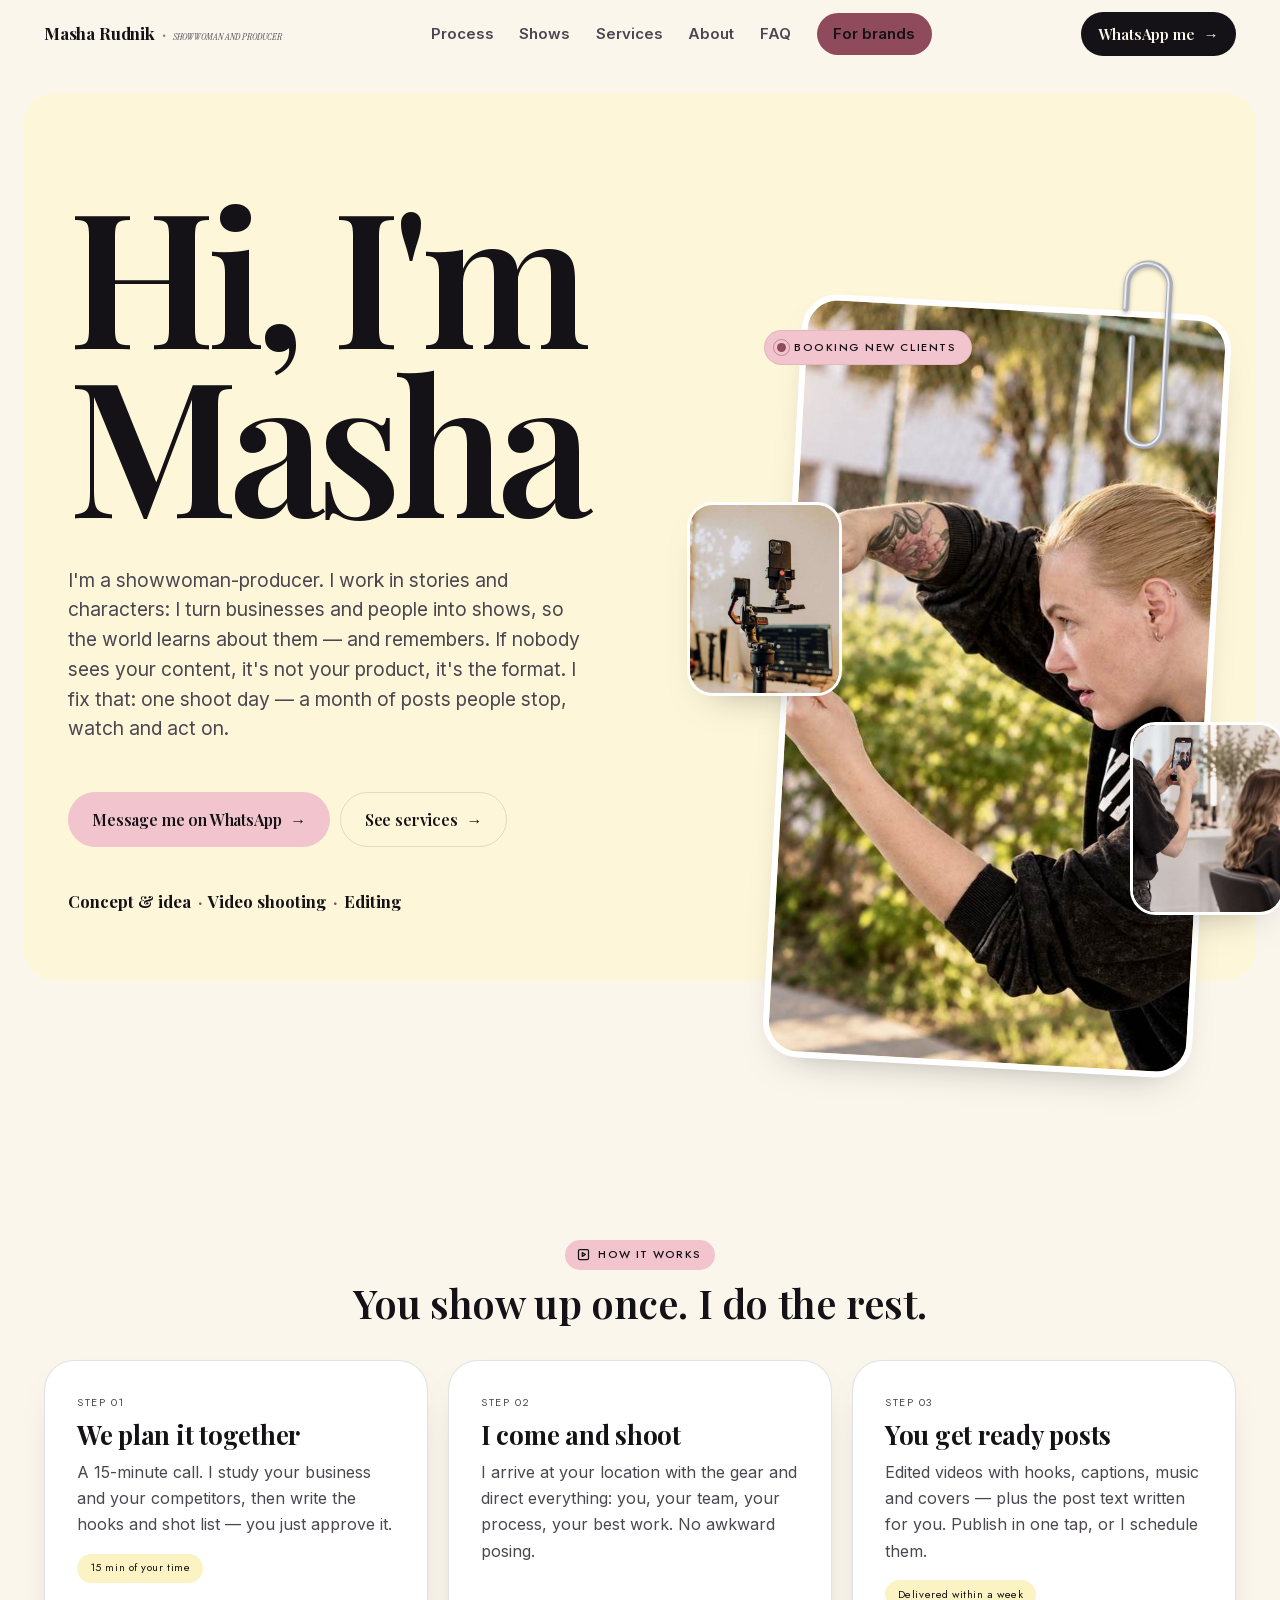
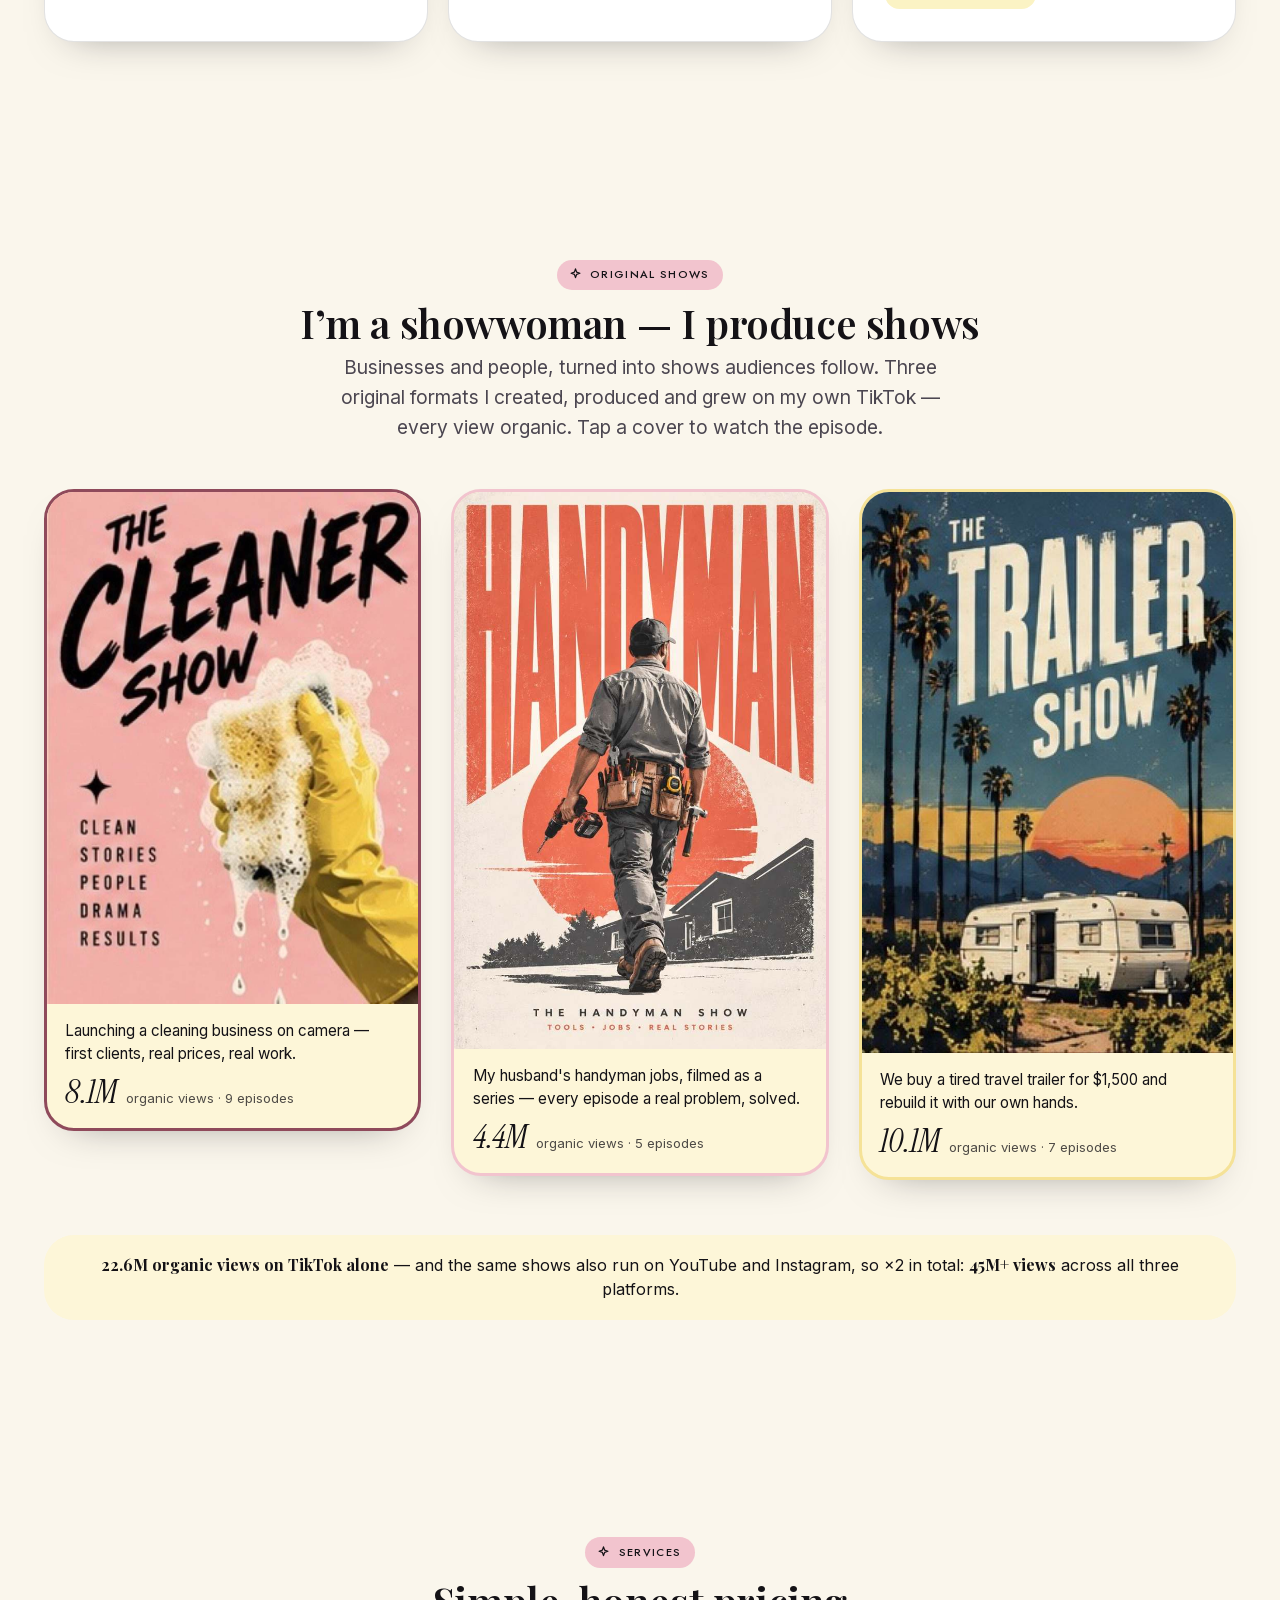
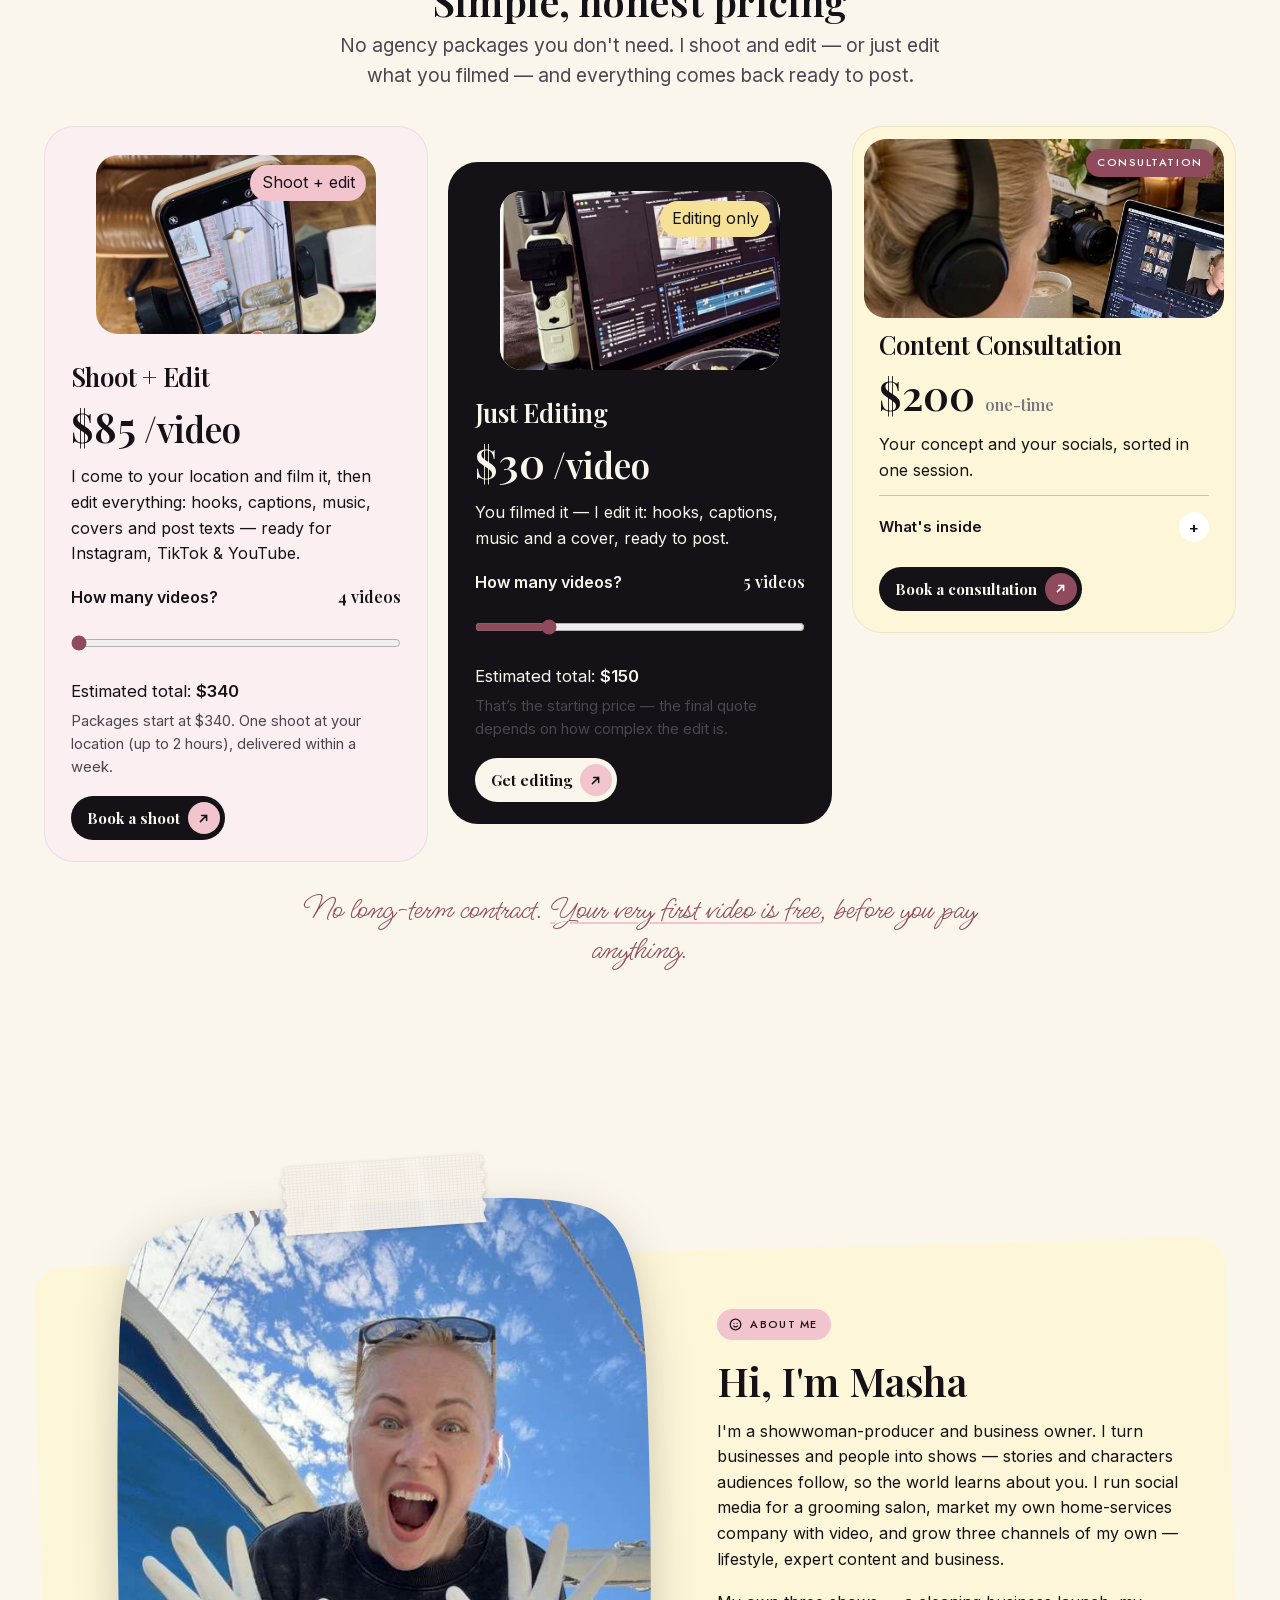
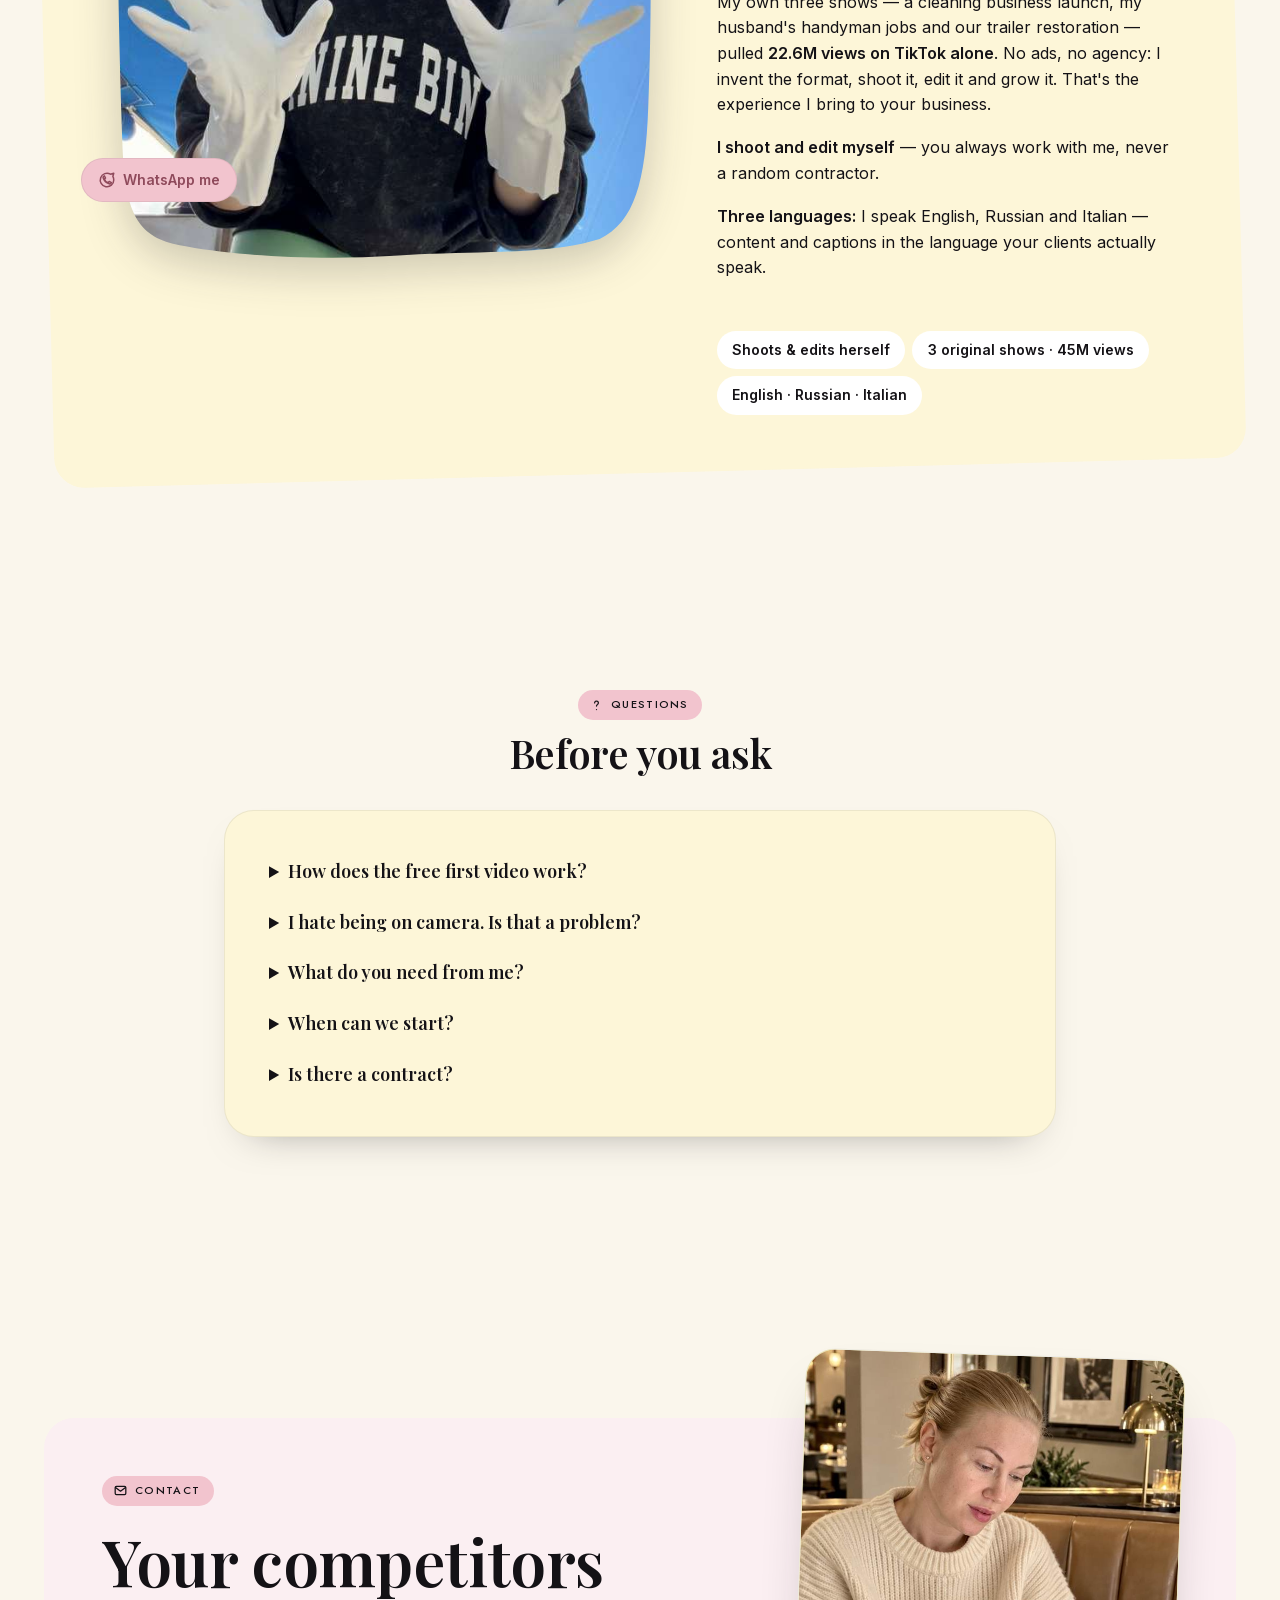
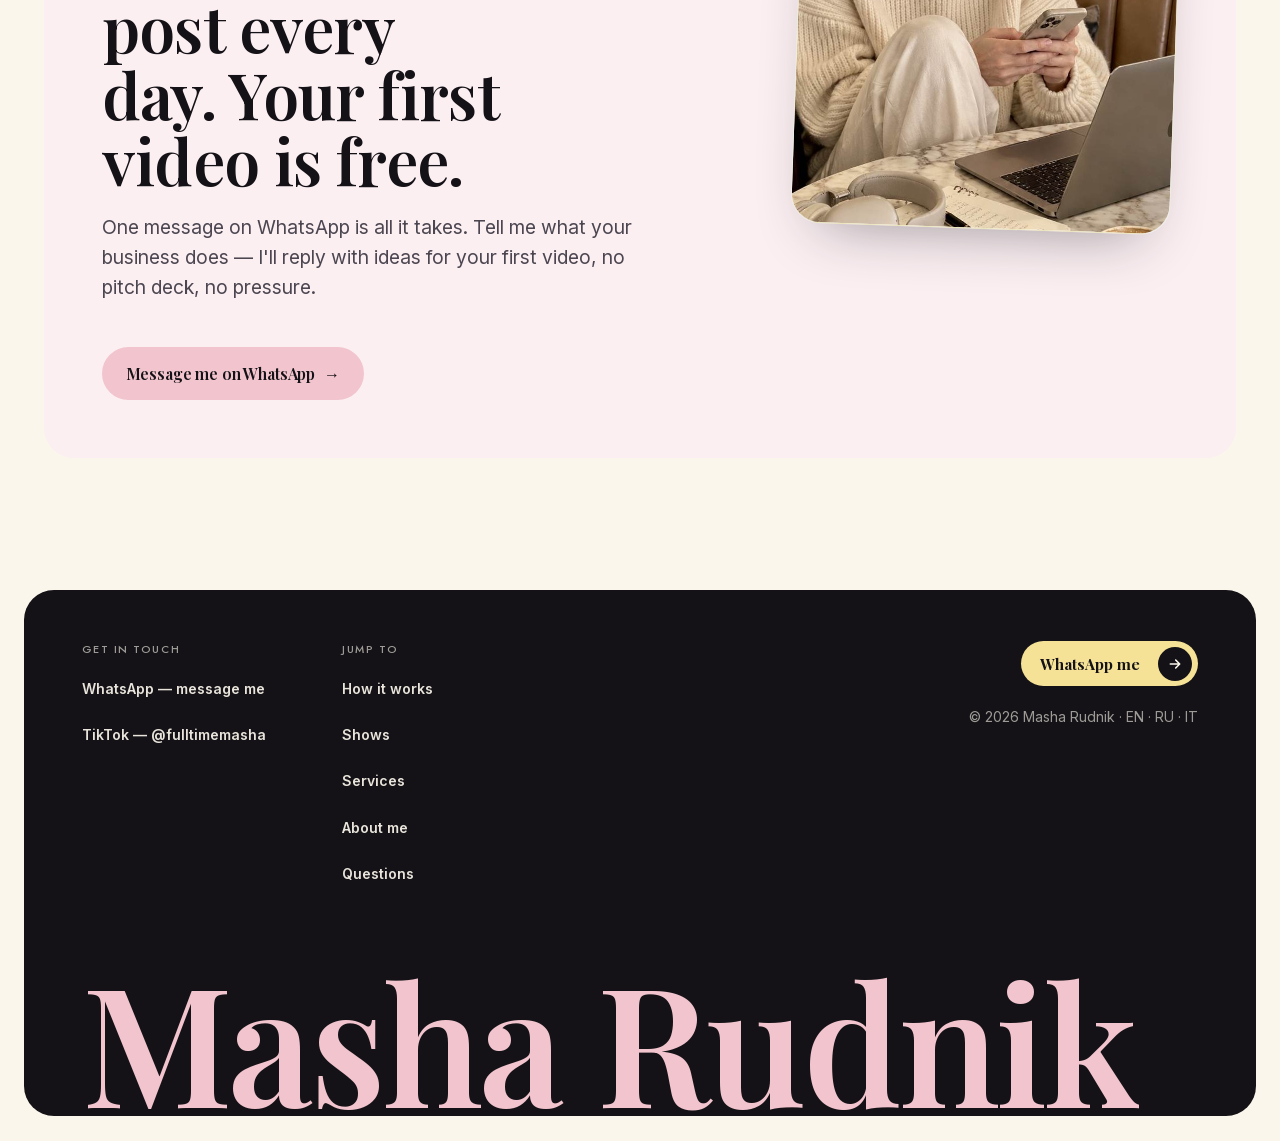
==== commit 53419342: "Restyle main page to Old Money Diary (style guide): Playfair Display/Cormorant headlines, Instrument" ====
--- a/index.html
+++ b/index.html
@@ -15,7 +15,8 @@
 <link rel="preload" href="/assets/fonts/outfit-latin-1.woff2" as="font" type="font/woff2" crossorigin>
 <link rel="stylesheet" href="/css/fonts.css">
 <link rel="stylesheet" href="/main.css">
-<style>html,body{margin:0;padding:0;background:#FFFCF6}@media (prefers-color-scheme:dark){html,body{background:#141216}}</style>
+<link rel="stylesheet" href="/css/oldmoney.css">
+<style>html,body{margin:0;padding:0;background:#FAF6EC}@media (prefers-color-scheme:dark){html,body{background:#141216}}</style>
 </head>
 <body>
 <div class="ugc-site" id="ugcSite" data-off="">  <header class="site-head" id="head"> <div class="wrap head-in"> <a class="wordmark" href="#top"> Masha Rudnik <span class="sep">·</span> <span class="role">Showwoman and producer</span> </a> <nav class="site-nav" id="site-nav" aria-label="Sections"> <a href="#process" data-nav="process">Process</a> <a href="#shows" data-nav="shows">Shows</a> <a href="#packages" data-nav="packages">Services</a> <a href="#about" data-nav="about">About</a> <a href="#faq" data-nav="faq">FAQ</a> <a class="nav-ugc" href="/branddeal">For brands</a> <a class="btn nav-brief" href="https://wa.me/19198506320" target="_blank" rel="noopener">WhatsApp me <span class="arw">→</span></a> </nav> <a class="btn btn-sm head-brief" href="https://wa.me/19198506320" target="_blank" rel="noopener">WhatsApp me <span class="arw">→</span></a> <button class="nav-toggle" type="button" aria-expanded="false" aria-controls="site-nav"><span class="nav-toggle-ic" aria-hidden="true"></span><span class="nav-toggle-label">Menu</span></button> </div> </header> <main id="top"> <section class="hero" data-section="hero"> <div class="hero-card"> <div class="wrap hero-grid"> <div class="hero-copy"> <h1>Hi, I'm Masha</h1> <p class="lead hero-sub">I'm a showwoman-producer. I work in stories and characters: I turn businesses and people into shows, so the world learns about them — and remembers. If nobody sees your content, it's not your product, it's the format. I fix that: one shoot day — a month of posts people stop, watch and act on.</p> <div class="hero-actions"> <a class="btn btn-pink" href="https://wa.me/19198506320" target="_blank" rel="noopener">Message me on WhatsApp <span class="arw">→</span></a> <a class="btn btn-ghost" href="#packages">See services <span class="arw">→</span></a> </div> <p class="hero-svc">Concept &amp; idea <span>&middot;</span> Video shooting <span>&middot;</span> Editing</p> </div> <div class="hero-stage"> <div class="slot"> <img class="slot-fill hero-portrait" src="/assets/img/miami-hero2.jpg" alt="Masha Rudnik filming content outdoors" width="907" height="1209"> </div> <div class="clip-layer" aria-hidden="true"> <svg class="clip" viewBox="4 0 46 170"><path d="M8 44V22a19 19 0 0 1 38 0v128a15.5 15.5 0 0 1-31 0V70"/><path class="clip-hi" d="M8 44V22a19 19 0 0 1 38 0v128a15.5 15.5 0 0 1-31 0V70"/></svg> </div> <img class="float-still still-1" src="/assets/img/miami-gear.jpg" alt="" aria-hidden="true"> <img class="float-still still-2" src="/assets/img/miami-salon.jpg" alt="" aria-hidden="true"> <div class="status-pill"> <span class="rec"></span> <span class="mono">Booking new clients</span> </div> </div> </div> </div> </section> <section class="sec" id="process" data-section="process"> <div class="wrap"> <div class="sec-head"> <p class="sec-tag"><svg aria-hidden="true" viewBox="0 0 24 24"><path d="M4 6a2 2 0 0 1 2-2h12a2 2 0 0 1 2 2v12a2 2 0 0 1-2 2H6a2 2 0 0 1-2-2z"/><path d="M10 9l5 3-5 3z"/></svg><span>How it works</span></p> <h2>You show up once. I do the rest.</h2> </div> <div class="steps"> <div class="step-card"> <p class="step-num">Step 01</p> <h3>We plan it together</h3> <p>A 15-minute call. I study your business and your competitors, then write the hooks and shot list — you just approve it.</p> <span class="step-time">15 min of your time</span> </div> <div class="step-card"> <p class="step-num">Step 02</p> <h3>I come and shoot</h3> <p>I arrive at your location with the gear and direct everything: you, your team, your process, your best work. No awkward posing.</p> </div> <div class="step-card"> <p class="step-num">Step 03</p> <h3>You get ready posts</h3> <p>Edited videos with hooks, captions, music and covers — plus the post text written for you. Publish in one tap, or I schedule them.</p> <span class="step-time">Delivered within a week</span> </div> </div> </div> </section> <section class="sec shows" id="shows" data-section="shows"> <div class="wrap"> <div class="sec-head"> <p class="sec-tag"><svg aria-hidden="true" viewBox="0 0 24 24"><path d="M12 3l1.8 5.2L19 10l-5.2 1.8L12 17l-1.8-5.2L5 10l5.2-1.8z"/></svg><span>Original shows</span></p> <h2>I&rsquo;m a showwoman &mdash; I produce shows</h2> <p class="lead">Businesses and people, turned into shows audiences follow. Three original formats I created, produced and grew on my own TikTok &mdash; every view organic. Tap a cover to watch the episode.</p> </div> <div class="shows-grid"> <article class="show-col sc-clean"> <a class="poster" href="https://www.tiktok.com/t/ZTyEYjw7U/" target="_blank" rel="noopener" aria-label="The Cleaning Show — watch the top episode on TikTok"> <img class="poster-img" src="/assets/img/poster-cleaner.jpg" alt="The Cleaning Show — poster" width="900" height="1241" loading="lazy"> <span class="poster-info"><span class="poster-sub">Launching a cleaning business on camera — first clients, real prices, real work.</span> <span class="poster-foot"><span class="poster-views">8.1M</span><span class="poster-meta">organic views · 9 episodes</span></span></span> </a> </article> <article class="show-col sc-handy"> <a class="poster" href="https://www.tiktok.com/t/ZTyEYJt6d/" target="_blank" rel="noopener" aria-label="The Handyman Show — watch the top episode on TikTok"> <img class="poster-img" src="/assets/img/poster-handyman.jpg" alt="The Handyman Show — poster" width="900" height="1350" loading="lazy"> <span class="poster-info"><span class="poster-sub">My husband's handyman jobs, filmed as a series — every episode a real problem, solved.</span> <span class="poster-foot"><span class="poster-views">4.4M</span><span class="poster-meta">organic views · 5 episodes</span></span></span> </a> </article> <article class="show-col sc-trailer"> <a class="poster" href="https://www.tiktok.com/t/ZTyEY9A32/" target="_blank" rel="noopener" aria-label="The Trailer Restoration Show — watch the top episode on TikTok"> <img class="poster-img" src="/assets/img/poster-trailer.jpg" alt="The Trailer Restoration Show — poster" width="900" height="1360" loading="lazy"> <span class="poster-info"><span class="poster-sub">We buy a tired travel trailer for $1,500 and rebuild it with our own hands.</span> <span class="poster-foot"><span class="poster-views">10.1M</span><span class="poster-meta">organic views · 7 episodes</span></span></span> </a> </article> </div> <p class="shows-strip"><strong>22.6M organic views on TikTok alone</strong> — and the same shows also run on YouTube and Instagram, so ×2 in total: <strong>45M+ views</strong> across all three platforms.</p> </div> </section> <section class="sec" id="packages" data-section="packages"> <div class="wrap"> <div class="sec-head"> <p class="sec-tag"><svg aria-hidden="true" viewBox="0 0 24 24"><path d="M12 3l1.8 5.2L19 10l-5.2 1.8L12 17l-1.8-5.2L5 10l5.2-1.8z"/></svg><span>Services</span></p> <h2>Simple, honest pricing</h2> <p class="lead">No agency packages you don't need. I shoot and edit — or just edit what you filmed — and everything comes back ready to post.</p> </div> <div class="offers"> <article class="offer"> <figure class="offer-img"> <img src="/assets/img/miami-tripod.jpg" alt="" width="675" height="1200" loading="lazy"> <span class="offer-tag">Shoot + edit</span> </figure> <h3 class="offer-name">Shoot + Edit</h3> <p class="pkg-price">$85<small> /video</small></p> <p class="offer-lead">I come to your location and film it, then edit everything: hooks, captions, music, covers and post texts — ready for Instagram, TikTok &amp; YouTube.</p> <div class="calc"> <label class="calc-label" for="shootCount">How many videos?<span class="calc-count" id="shootCountOut">4 videos</span></label> <input class="calc-range" id="shootCount" type="range" min="4" max="20" step="1" value="4" aria-label="Number of videos"> <p class="calc-total">Estimated total: <strong id="shootTotal">$340</strong></p> <p class="calc-note">Packages start at $340. One shoot at your location (up to 2 hours), delivered within a week.</p> </div> <div class="offer-foot"> <a class="offer-cta" id="shootCta" href="https://wa.me/19198506320?text=Hi%20Masha!%20I%20want%20a%20shoot%20%2B%20edit%20package%20for%204%20videos." target="_blank" rel="noopener">Book a shoot <span class="offer-cta-ic"><svg width="14" height="14" viewBox="0 0 24 24" fill="none" stroke="currentColor" stroke-width="2.4" stroke-linecap="round" stroke-linejoin="round" aria-hidden="true"><path d="M7 17L17 7M9 7h8v8"/></svg></span></a> </div> </article> <article class="offer reveal"> <figure class="offer-img"> <img src="/assets/img/miami-editing.jpg" alt="" width="954" height="1516" loading="lazy"> <span class="offer-tag">Editing only</span> </figure> <h3 class="offer-name">Just Editing</h3> <p class="pkg-price">$30<small> /video</small></p> <p class="offer-lead">You filmed it — I edit it: hooks, captions, music and a cover, ready to post.</p> <div class="calc"> <label class="calc-label" for="editCount">How many videos?<span class="calc-count" id="editCountOut">5 videos</span></label> <input class="calc-range" id="editCount" type="range" min="1" max="20" step="1" value="5" aria-label="Number of videos"> <p class="calc-total">Estimated total: <strong id="editTotal">$150</strong></p> <p class="calc-note">That&rsquo;s the starting price — the final quote depends on how complex the edit is.</p> </div> <div class="offer-foot"> <a class="offer-cta" id="editCta" href="https://wa.me/19198506320?text=Hi%20Masha!%20I%20need%20editing%20for%205%20videos." target="_blank" rel="noopener">Get editing <span class="offer-cta-ic"><svg width="14" height="14" viewBox="0 0 24 24" fill="none" stroke="currentColor" stroke-width="2.4" stroke-linecap="round" stroke-linejoin="round" aria-hidden="true"><path d="M7 17L17 7M9 7h8v8"/></svg></span></a> </div> </article> <article class="offer"> <div class="offer-img"> <img src="/assets/img/miami-edit.jpg" alt="" width="854" height="1105" loading="lazy"> <span class="offer-tag mono">Consultation</span> </div> <h3>Content Consultation</h3> <p class="pkg-price">$200 <span>one-time</span></p> <p>Your concept and your socials, sorted in one session.</p> <details class="disc"> <summary>What's inside <span class="plus">+</span></summary> <div class="spec"> <ul> <li>Your content concept — what makes your business watchable</li> <li>What to post: formats, hooks and a posting rhythm</li> <li>Profile tune-up: bio, highlights, pinned posts</li> <li>A written plan for your next 30 days</li> <li>Run it yourself — or hand the shooting to me</li> </ul> </div> </details> <div class="offer-foot"> <a class="offer-cta" href="https://wa.me/19198506320?text=Hi%20Masha!%20I%27m%20interested%20in%20a%20content%20consultation." target="_blank" rel="noopener">Book a consultation <span class="offer-cta-ic" aria-hidden="true"><svg viewBox="0 0 24 24"><path d="M7 17L17 7M9 7h8v8"/></svg></span></a> </div> </article> </div> <p class="pkg-note">No long-term contract. <strong>Your very first video is free</strong>, before you pay anything.</p> </div> </section> <script> (function(){var r=document.getElementById('editCount');if(!r)return;var out=document.getElementById('editCountOut'),tot=document.getElementById('editTotal'),cta=document.getElementById('editCta');function upd(){var n=parseInt(r.value,10);out.textContent=n+(n===1?' video':' videos');tot.textContent='$'+(n*30);cta.href='https://wa.me/19198506320?text='+encodeURIComponent('Hi Masha! I need editing for '+n+(n===1?' video.':' videos.'));}r.addEventListener('input',upd);upd();})(); </script> <script> (function(){var r=document.getElementById('shootCount');if(!r)return;var out=document.getElementById('shootCountOut'),tot=document.getElementById('shootTotal'),cta=document.getElementById('shootCta');function upd(){var n=parseInt(r.value,10);out.textContent=n+' videos';tot.textContent='$'+(n*85);cta.href='https://wa.me/19198506320?text='+encodeURIComponent('Hi Masha! I want a shoot + edit package for '+n+' videos.');}r.addEventListener('input',upd);upd();})(); </script> <section class="sec about" id="about" data-section="about"> <div class="wrap"> <div class="about-card about-grid"> <div class="portrait-wrap"> <div class="portrait-cut"> <div class="portrait"> <img src="/assets/img/miami-about-boat.jpg" alt="Masha Rudnik on her sailboat" width="1320" height="1973" loading="lazy"> </div> </div> <span class="tape" aria-hidden="true"></span> <svg width="0" height="0" aria-hidden="true" focusable="false" style="position:absolute"> <clipPath id="cut-shape" clipPathUnits="objectBoundingBox"> <path d="M.07.075C.14.035.3.03.5.022.66.016.8.008.88.03.95.05.975.12.985.25.995.42.998.62.99.77.985.88.965.94.9.965.8.99.66.982.52.99.36.998.2.988.11.972.04.958.02.92.016.82.008.64.004.42.01.24.013.14.03.1.07.075Z"/> </clipPath> </svg> <a class="pin pin-handle" href="https://wa.me/19198506320" target="_blank" rel="noopener"><svg viewBox="0 0 24 24" aria-hidden="true" fill="none" stroke="currentColor" stroke-width="2" stroke-linecap="round" stroke-linejoin="round"><path d="M21 12a9 9 0 1 1-4.4-7.7L21 3l-1.2 4.3c.8 1.4 1.2 3 1.2 4.7z"/><path d="M8.5 10.5c.5 2 3 4.5 5 5l1.5-1.5 3 1.5c-.5 1.5-1.5 2-3 1.5C11 16 8 13 7 9.5 6.5 8 7 7 8.5 6.5l1.5 3z"/></svg>WhatsApp me</a> </div> <div class="about-body"> <p class="sec-tag"><svg aria-hidden="true" viewBox="0 0 24 24"><circle cx="12" cy="12" r="8.5"/><path d="M9 14.5a4 4 0 0 0 6 0M9.5 10h0M14.5 10h0"/></svg><span>About me</span></p> <h2>Hi, I'm Masha</h2> <p>I'm a showwoman-producer and business owner. I turn businesses and people into shows — stories and characters audiences follow, so the world learns about you. I run social media for a grooming salon, market my own home-services company with video, and grow three channels of my own — lifestyle, expert content and business.</p> <p>My own three shows — a cleaning business launch, my husband's handyman jobs and our trailer restoration — pulled <strong>22.6M views on TikTok alone</strong>. No ads, no agency: I invent the format, shoot it, edit it and grow it. That's the experience I bring to your business.</p> <p><strong>I shoot and edit myself</strong> — you always work with me, never a random contractor.</p> <p><strong>Three languages:</strong> I speak English, Russian and Italian — content and captions in the language your clients actually speak.</p> <div class="facts"> <span class="chip">Shoots &amp; edits herself</span> <span class="chip">3 original shows · 45M views</span> <span class="chip">English · Russian · Italian</span> </div> </div> </div> </div> </section> <section class="sec" id="faq" data-section="faq"> <div class="wrap"> <div class="sec-head"> <p class="sec-tag"><svg aria-hidden="true" viewBox="0 0 24 24"><path d="M9 9.5a3 3 0 1 1 4.6 2.5c-1 .6-1.6 1.2-1.6 2.5"/><path d="M12 20h0"/></svg><span>Questions</span></p> <h2>Before you ask</h2> </div> <div class="faq-card"> <details class="faq-item"> <summary>How does the free first video work?</summary> <div class="faq-a"><p>Message me on WhatsApp and tell me about your business. We shoot one video together — you see the real quality and style before paying a cent. If you love it, we pick a package. If not, you keep the video anyway.</p></div> </details> <details class="faq-item"> <summary>I hate being on camera. Is that a problem?</summary> <div class="faq-a"><p>No. Most of my clients felt the same. I direct everything and we can build videos around your work, your space and your results — your face is optional, your business is the star.</p></div> </details> <details class="faq-item"> <summary>What do you need from me?</summary> <div class="faq-a"><p>About 2 hours once a month and access to your location. Ideas, scripts, shooting, editing, captions and post texts are all on me.</p></div> </details> <details class="faq-item"> <summary>When can we start?</summary> <div class="faq-a"><p>Onboarding calls and content planning start right away. Message me on WhatsApp and we'll set up your first shoot.</p></div> </details> <details class="faq-item"> <summary>Is there a contract?</summary> <div class="faq-a"><p>No long-term contract. Stay because it works, not because you're locked in.</p></div> </details> </div> </div> </section> <section class="sec contact" id="contact" data-section="contact"> <div class="wrap"> <div class="contact-card contact-grid"> <div class="contact-copy"> <p class="sec-tag"><svg aria-hidden="true" viewBox="0 0 24 24"><rect x="3.5" y="5.5" width="17" height="13" rx="2"/><path d="M4 7l8 6 8-6"/></svg><span>Contact</span></p> <h2>Your competitors post every day. Your first video is free.</h2> <p class="lead">One message on WhatsApp is all it takes. Tell me what your business does — I'll reply with ideas for your first video, no pitch deck, no pressure.</p> <div class="hero-actions"> <a class="btn btn-pink" href="https://wa.me/19198506320" target="_blank" rel="noopener">Message me on WhatsApp <span class="arw">→</span></a> </div> </div> <div class="contact-shot"> <div class="frame"> <img src="/assets/img/miami-cafe.jpg" alt="Masha Rudnik with her phone and laptop" width="832" height="1040" loading="lazy"> </div> </div> </div> </div> </section> </main> <footer class="foot" data-section="footer"> <div class="foot-card"> <div class="foot-top"> <div class="foot-cols"> <div class="foot-col"> <p class="mono">Get in touch</p> <a class="foot-link" href="https://wa.me/19198506320" target="_blank" rel="noopener">WhatsApp — message me</a> <a class="foot-link" href="https://www.tiktok.com/@fulltimemasha" target="_blank" rel="noopener">TikTok — @fulltimemasha</a> </div> <div class="foot-col"> <p class="mono">Jump to</p> <a class="foot-link" href="#process">How it works</a> <a class="foot-link" href="#shows">Shows</a> <a class="foot-link" href="#packages">Services</a> <a class="foot-link" href="#about">About me</a> <a class="foot-link" href="#faq">Questions</a> </div> </div> <div class="foot-side"> <div class="foot-actions"> <a class="foot-pill foot-pill-brief" href="https://wa.me/19198506320" target="_blank" rel="noopener">WhatsApp me <span class="foot-pill-ic" aria-hidden="true"><svg viewBox="0 0 24 24"><path d="M5 12h13M13 6l6 6-6 6"/></svg></span></a> </div> <p class="foot-legal"><span>© 2026 Masha Rudnik · EN · RU · IT</span></p> </div> </div> <p class="foot-name">Masha Rudnik</p> </div> </footer> </div>
--- a/css/oldmoney.css
+++ b/css/oldmoney.css
@@ -0,0 +1,130 @@
+/* Old Money Diary restyle for the main page — fonts + palette/type overrides on top of main.css.
+   Style guide: Masha Rudnik — Ink #141216, White #FFFFFF, Ballet Pink #F2C4CE, Lemon Cream #FBF3C4, Paper #FAF6EC, Deep Rose #8F4A5B. No brown, no gold. */
+@font-face{font-family:'Playfair Display';font-style:italic;font-weight:500;font-display:swap;src:url('../assets/fonts/playfair-cyrillic-500i.woff2') format('woff2');unicode-range:U+0301, U+0400-045F, U+0490-0491, U+04B0-04B1, U+2116}
+@font-face{font-family:'Playfair Display';font-style:italic;font-weight:500;font-display:swap;src:url('../assets/fonts/playfair-latin-500i.woff2') format('woff2');unicode-range:U+0000-00FF, U+0131, U+0152-0153, U+02BB-02BC, U+02C6, U+02DA, U+02DC, U+0304, U+0308, U+0329, U+2000-206F, U+20AC, U+2122, U+2191, U+2193, U+2212, U+2215, U+FEFF, U+FFFD}
+@font-face{font-family:'Playfair Display';font-style:italic;font-weight:600;font-display:swap;src:url('../assets/fonts/playfair-cyrillic-600i.woff2') format('woff2');unicode-range:U+0301, U+0400-045F, U+0490-0491, U+04B0-04B1, U+2116}
+@font-face{font-family:'Playfair Display';font-style:italic;font-weight:600;font-display:swap;src:url('../assets/fonts/playfair-latin-600i.woff2') format('woff2');unicode-range:U+0000-00FF, U+0131, U+0152-0153, U+02BB-02BC, U+02C6, U+02DA, U+02DC, U+0304, U+0308, U+0329, U+2000-206F, U+20AC, U+2122, U+2191, U+2193, U+2212, U+2215, U+FEFF, U+FFFD}
+@font-face{font-family:'Playfair Display';font-style:normal;font-weight:500;font-display:swap;src:url('../assets/fonts/playfair-cyrillic-500.woff2') format('woff2');unicode-range:U+0301, U+0400-045F, U+0490-0491, U+04B0-04B1, U+2116}
+@font-face{font-family:'Playfair Display';font-style:normal;font-weight:500;font-display:swap;src:url('../assets/fonts/playfair-latin-500.woff2') format('woff2');unicode-range:U+0000-00FF, U+0131, U+0152-0153, U+02BB-02BC, U+02C6, U+02DA, U+02DC, U+0304, U+0308, U+0329, U+2000-206F, U+20AC, U+2122, U+2191, U+2193, U+2212, U+2215, U+FEFF, U+FFFD}
+@font-face{font-family:'Playfair Display';font-style:normal;font-weight:600;font-display:swap;src:url('../assets/fonts/playfair-cyrillic-600.woff2') format('woff2');unicode-range:U+0301, U+0400-045F, U+0490-0491, U+04B0-04B1, U+2116}
+@font-face{font-family:'Playfair Display';font-style:normal;font-weight:600;font-display:swap;src:url('../assets/fonts/playfair-latin-600.woff2') format('woff2');unicode-range:U+0000-00FF, U+0131, U+0152-0153, U+02BB-02BC, U+02C6, U+02DA, U+02DC, U+0304, U+0308, U+0329, U+2000-206F, U+20AC, U+2122, U+2191, U+2193, U+2212, U+2215, U+FEFF, U+FFFD}
+@font-face{font-family:'Playfair Display';font-style:normal;font-weight:700;font-display:swap;src:url('../assets/fonts/playfair-cyrillic-700.woff2') format('woff2');unicode-range:U+0301, U+0400-045F, U+0490-0491, U+04B0-04B1, U+2116}
+@font-face{font-family:'Playfair Display';font-style:normal;font-weight:700;font-display:swap;src:url('../assets/fonts/playfair-latin-700.woff2') format('woff2');unicode-range:U+0000-00FF, U+0131, U+0152-0153, U+02BB-02BC, U+02C6, U+02DA, U+02DC, U+0304, U+0308, U+0329, U+2000-206F, U+20AC, U+2122, U+2191, U+2193, U+2212, U+2215, U+FEFF, U+FFFD}
+@font-face{font-family:'Instrument Serif';font-style:italic;font-weight:400;font-display:swap;src:url('../assets/fonts/instrument-serif-latin-400i.woff2') format('woff2');unicode-range:U+0000-00FF, U+0131, U+0152-0153, U+02BB-02BC, U+02C6, U+02DA, U+02DC, U+0304, U+0308, U+0329, U+2000-206F, U+20AC, U+2122, U+2191, U+2193, U+2212, U+2215, U+FEFF, U+FFFD}
+@font-face{font-family:'Instrument Serif';font-style:normal;font-weight:400;font-display:swap;src:url('../assets/fonts/instrument-serif-latin-400.woff2') format('woff2');unicode-range:U+0000-00FF, U+0131, U+0152-0153, U+02BB-02BC, U+02C6, U+02DA, U+02DC, U+0304, U+0308, U+0329, U+2000-206F, U+20AC, U+2122, U+2191, U+2193, U+2212, U+2215, U+FEFF, U+FFFD}
+@font-face{font-family:'Cormorant Garamond';font-style:italic;font-weight:500;font-display:swap;src:url('../assets/fonts/cormorant-cyrillic-500i.woff2') format('woff2');unicode-range:U+0301, U+0400-045F, U+0490-0491, U+04B0-04B1, U+2116}
+@font-face{font-family:'Cormorant Garamond';font-style:italic;font-weight:500;font-display:swap;src:url('../assets/fonts/cormorant-latin-500i.woff2') format('woff2');unicode-range:U+0000-00FF, U+0131, U+0152-0153, U+02BB-02BC, U+02C6, U+02DA, U+02DC, U+0304, U+0308, U+0329, U+2000-206F, U+20AC, U+2122, U+2191, U+2193, U+2212, U+2215, U+FEFF, U+FFFD}
+@font-face{font-family:'Cormorant Garamond';font-style:italic;font-weight:600;font-display:swap;src:url('../assets/fonts/cormorant-cyrillic-600i.woff2') format('woff2');unicode-range:U+0301, U+0400-045F, U+0490-0491, U+04B0-04B1, U+2116}
+@font-face{font-family:'Cormorant Garamond';font-style:italic;font-weight:600;font-display:swap;src:url('../assets/fonts/cormorant-latin-600i.woff2') format('woff2');unicode-range:U+0000-00FF, U+0131, U+0152-0153, U+02BB-02BC, U+02C6, U+02DA, U+02DC, U+0304, U+0308, U+0329, U+2000-206F, U+20AC, U+2122, U+2191, U+2193, U+2212, U+2215, U+FEFF, U+FFFD}
+@font-face{font-family:'Cormorant Garamond';font-style:normal;font-weight:500;font-display:swap;src:url('../assets/fonts/cormorant-cyrillic-500.woff2') format('woff2');unicode-range:U+0301, U+0400-045F, U+0490-0491, U+04B0-04B1, U+2116}
+@font-face{font-family:'Cormorant Garamond';font-style:normal;font-weight:500;font-display:swap;src:url('../assets/fonts/cormorant-latin-500.woff2') format('woff2');unicode-range:U+0000-00FF, U+0131, U+0152-0153, U+02BB-02BC, U+02C6, U+02DA, U+02DC, U+0304, U+0308, U+0329, U+2000-206F, U+20AC, U+2122, U+2191, U+2193, U+2212, U+2215, U+FEFF, U+FFFD}
+@font-face{font-family:'Cormorant Garamond';font-style:normal;font-weight:600;font-display:swap;src:url('../assets/fonts/cormorant-cyrillic-600.woff2') format('woff2');unicode-range:U+0301, U+0400-045F, U+0490-0491, U+04B0-04B1, U+2116}
+@font-face{font-family:'Cormorant Garamond';font-style:normal;font-weight:600;font-display:swap;src:url('../assets/fonts/cormorant-latin-600.woff2') format('woff2');unicode-range:U+0000-00FF, U+0131, U+0152-0153, U+02BB-02BC, U+02C6, U+02DA, U+02DC, U+0304, U+0308, U+0329, U+2000-206F, U+20AC, U+2122, U+2191, U+2193, U+2212, U+2215, U+FEFF, U+FFFD}
+@font-face{font-family:'Jost';font-style:normal;font-weight:400;font-display:swap;src:url('../assets/fonts/jost-latin-400.woff2') format('woff2');unicode-range:U+0000-00FF, U+0131, U+0152-0153, U+02BB-02BC, U+02C6, U+02DA, U+02DC, U+0304, U+0308, U+0329, U+2000-206F, U+20AC, U+2122, U+2191, U+2193, U+2212, U+2215, U+FEFF, U+FFFD}
+@font-face{font-family:'Jost';font-style:normal;font-weight:500;font-display:swap;src:url('../assets/fonts/jost-latin-500.woff2') format('woff2');unicode-range:U+0000-00FF, U+0131, U+0152-0153, U+02BB-02BC, U+02C6, U+02DA, U+02DC, U+0304, U+0308, U+0329, U+2000-206F, U+20AC, U+2122, U+2191, U+2193, U+2212, U+2215, U+FEFF, U+FFFD}
+@font-face{font-family:'Jost';font-style:normal;font-weight:600;font-display:swap;src:url('../assets/fonts/jost-latin-600.woff2') format('woff2');unicode-range:U+0000-00FF, U+0131, U+0152-0153, U+02BB-02BC, U+02C6, U+02DA, U+02DC, U+0304, U+0308, U+0329, U+2000-206F, U+20AC, U+2122, U+2191, U+2193, U+2212, U+2215, U+FEFF, U+FFFD}
+@font-face{font-family:'Inter';font-style:normal;font-weight:400;font-display:swap;src:url('../assets/fonts/inter-latin-400.woff2') format('woff2');unicode-range:U+0000-00FF, U+0131, U+0152-0153, U+02BB-02BC, U+02C6, U+02DA, U+02DC, U+0304, U+0308, U+0329, U+2000-206F, U+20AC, U+2122, U+2191, U+2193, U+2212, U+2215, U+FEFF, U+FFFD}
+@font-face{font-family:'Inter';font-style:normal;font-weight:500;font-display:swap;src:url('../assets/fonts/inter-latin-500.woff2') format('woff2');unicode-range:U+0000-00FF, U+0131, U+0152-0153, U+02BB-02BC, U+02C6, U+02DA, U+02DC, U+0304, U+0308, U+0329, U+2000-206F, U+20AC, U+2122, U+2191, U+2193, U+2212, U+2215, U+FEFF, U+FFFD}
+@font-face{font-family:'Inter';font-style:normal;font-weight:600;font-display:swap;src:url('../assets/fonts/inter-latin-600.woff2') format('woff2');unicode-range:U+0000-00FF, U+0131, U+0152-0153, U+02BB-02BC, U+02C6, U+02DA, U+02DC, U+0304, U+0308, U+0329, U+2000-206F, U+20AC, U+2122, U+2191, U+2193, U+2212, U+2215, U+FEFF, U+FFFD}@font-face{font-family:'Ms Madi';font-style:normal;font-weight:400;font-display:swap;src:url('../assets/fonts/ms-madi.woff2') format('woff2')}
+
+/* ==== Old Money Diary — palette & type overrides (main page only) ==== */
+.ugc-site{
+  --ground:#FAF6EC;
+  --ground-2:#FBF3C4;
+  --card:#FFFFFF;
+  --ink:#141216;
+  --ink-2:#4B4650;
+  --ink-3:#7C7681;
+  --edge:#141216;
+  --hairline:rgba(20,18,22,.12);
+  --hairline-2:rgba(20,18,22,.07);
+  --blush:#F2C4CE;
+  --blush-soft:#FBEFF2;
+  --blush-pop:#F2C4CE;
+  --on-blush:#141216;
+  --blush-deep:#8F4A5B;
+  --berry:#8F4A5B;
+  --berry-deep:#8F4A5B;
+  --on-berry:#FFFFFF;
+  --butter:#FBF3C4;
+  --butter-soft:#FDF6D8;
+  --butter-pop:#F5E297;
+  --on-butter:#141216;
+  --butter-deep:#8F4A5B;
+  --sky:#8F4A5B;
+  --sky-soft:#FBF3C4;
+  --on-sky:#FFFFFF;
+  --folder:#FAF6EC;
+  --folder-tab:#FBF3C4;
+  --folder-tab-2:#F2C4CE;
+  --folder-edge:#D9B7BF;
+  --on-folder:#141216;
+  --brand-ink:#141216;
+  --brand-ink-2:#4B4650;
+  --brand-ink-3:#7C7681;
+  --brand-paper:#FAF6EC;
+  --brand-paper-2:#FBF3C4;
+  --brand-card:#FFFFFF;
+  --brand-hairline:rgba(20,18,22,.12);
+  --brand-hairline-2:rgba(20,18,22,.07);
+  --tape:rgba(250,246,236,.94);
+  --tape-fibre:rgba(143,74,91,.05);
+  --foot-name:#F2C4CE;
+  --f-display:"Playfair Display","Cormorant Garamond",Georgia,"Times New Roman",serif;
+  --f-body:"Inter",system-ui,-apple-system,"Segoe UI",sans-serif;
+  --f-mono:"Jost","Inter",system-ui,sans-serif;
+}
+/* Editorial serif headlines — lighter weight, gentler tracking than the old grotesque */
+.ugc-site h1,.ugc-site h2,.ugc-site h3,.ugc-site h4{letter-spacing:-.01em}
+.ugc-site h1{font-weight:600}
+.ugc-site h2{font-weight:600}
+.ugc-site h3{font-weight:600}
+.ugc-site h4{font-weight:600}
+.ugc-site .wordmark{font-weight:700;letter-spacing:-.01em}
+.ugc-site .wordmark .role{font-family:"Instrument Serif",Georgia,serif;font-style:italic;font-weight:400;letter-spacing:0}
+.ugc-site .btn{font-weight:600}
+.ugc-site .pkg-price{font-weight:600}
+.ugc-site .calc-count{font-weight:600}
+.ugc-site .whandle{font-weight:600}
+.ugc-site .stat-n{font-weight:600}
+.ugc-site .foot-name{font-weight:600;letter-spacing:-.02em}
+.ugc-site .poster-views{font-family:"Instrument Serif",Georgia,serif;font-style:italic;font-weight:400;letter-spacing:0}
+.ugc-site .faq-item summary{font-weight:600}
+/* Handwritten note under the pricing — Ms Madi, like a note in the diary margin */
+.ugc-site .pkg-note{font-family:"Ms Madi",cursive;font-size:clamp(1.55rem,3vw,2rem);line-height:1.25;color:var(--blush-deep)}
+.ugc-site .pkg-note strong{font-weight:400;text-decoration:underline;text-decoration-color:var(--blush);text-decoration-thickness:2px;text-underline-offset:4px}
+
+@media (prefers-color-scheme:dark){
+  :root:not([data-theme="light"]) .ugc-site{
+    --ground:#141216;
+    --ground-2:#1E1B21;
+    --card:#1E1B21;
+    --ink:#FAF6EC;
+    --ink-2:#D8D2DC;
+    --ink-3:#A79FA8;
+    --edge:#FAF6EC;
+    --hairline:rgba(250,246,236,.16);
+    --hairline-2:rgba(250,246,236,.08);
+    --blush:#F2C4CE;
+    --blush-soft:#2A2126;
+    --blush-pop:#F2C4CE;
+    --on-blush:#141216;
+    --blush-deep:#E8A7B8;
+    --berry:#E8A7B8;
+    --berry-deep:#E8A7B8;
+    --butter:#FBF3C4;
+    --butter-soft:#23201A;
+    --butter-pop:#F5E297;
+    --on-butter:#141216;
+    --butter-deep:#E8A7B8;
+    --sky:#E8A7B8;
+    --sky-soft:#26231C;
+    --on-sky:#141216;
+    --folder:#1E1B21;
+    --folder-tab:#26231C;
+    --folder-tab-2:#3A2A31;
+    --folder-edge:#5A4550;
+    --on-folder:#FAF6EC;
+    --foot-name:#F2C4CE;
+  }
+}
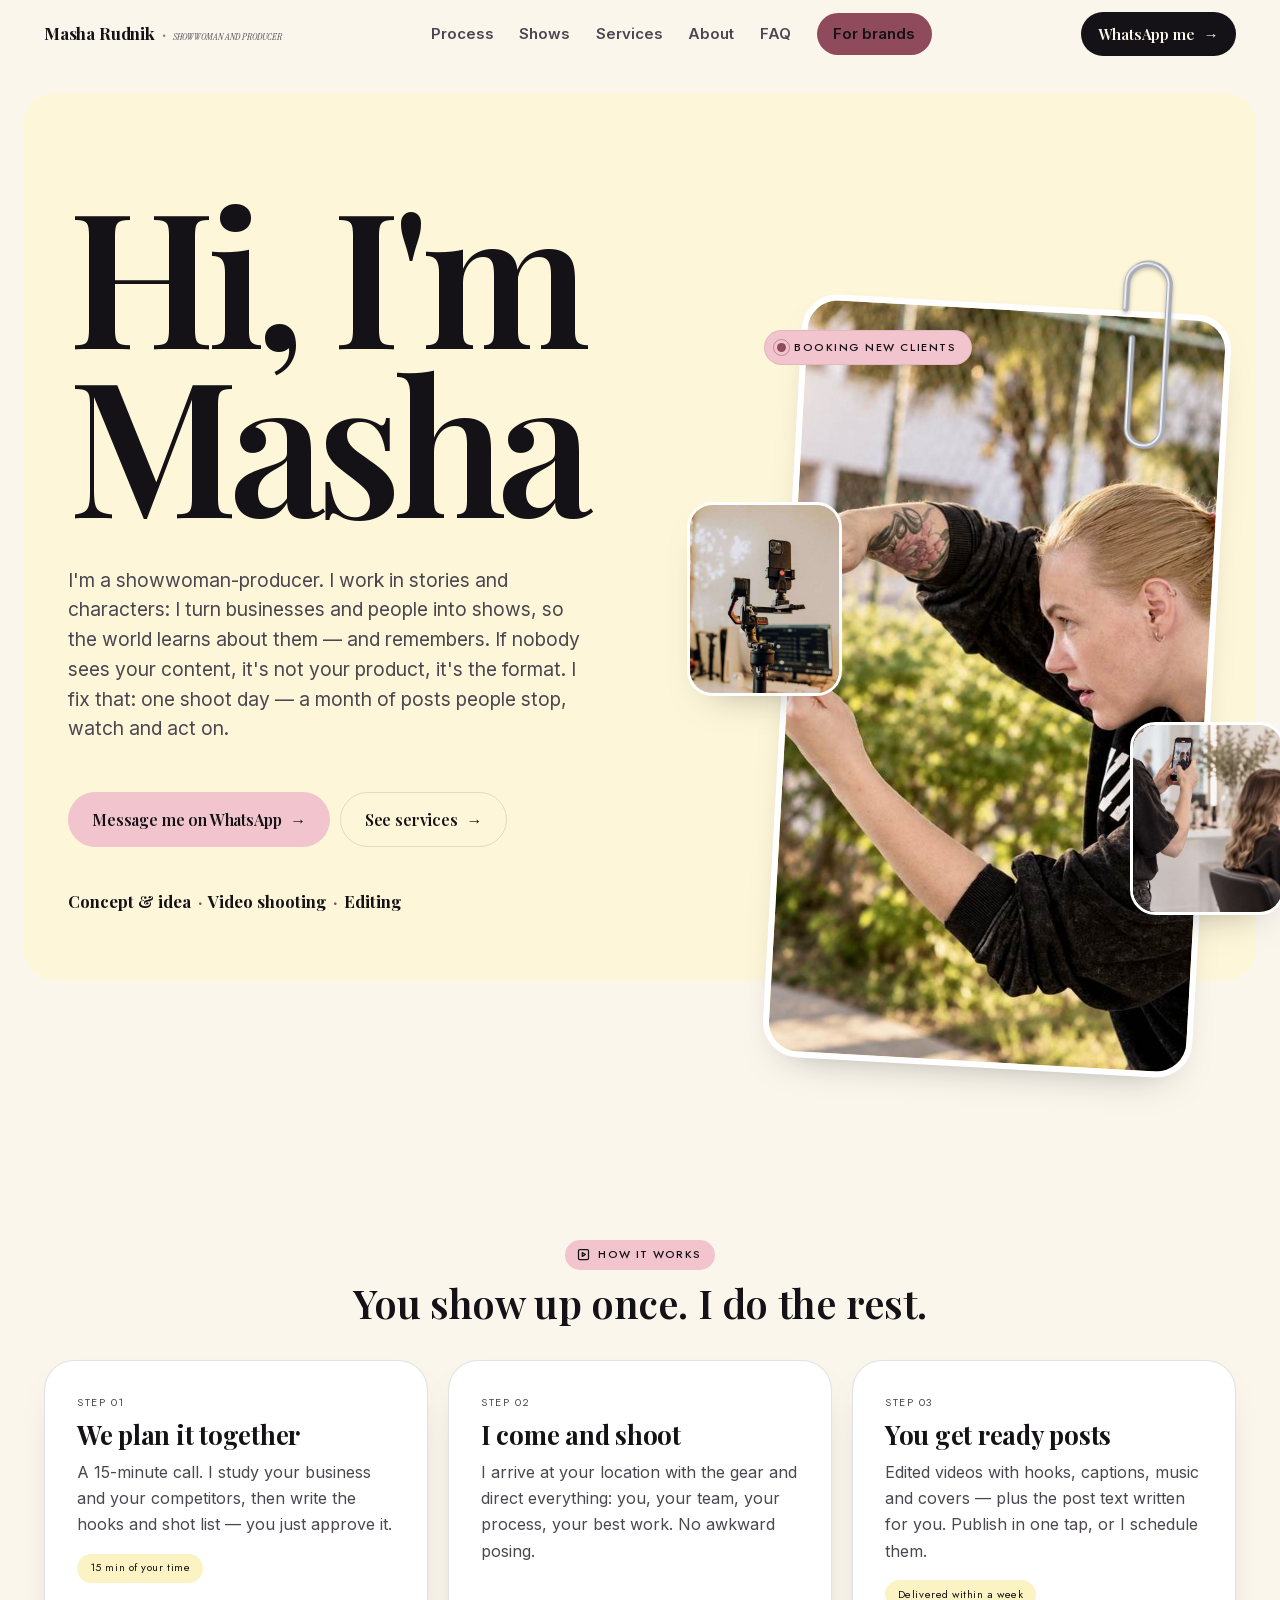
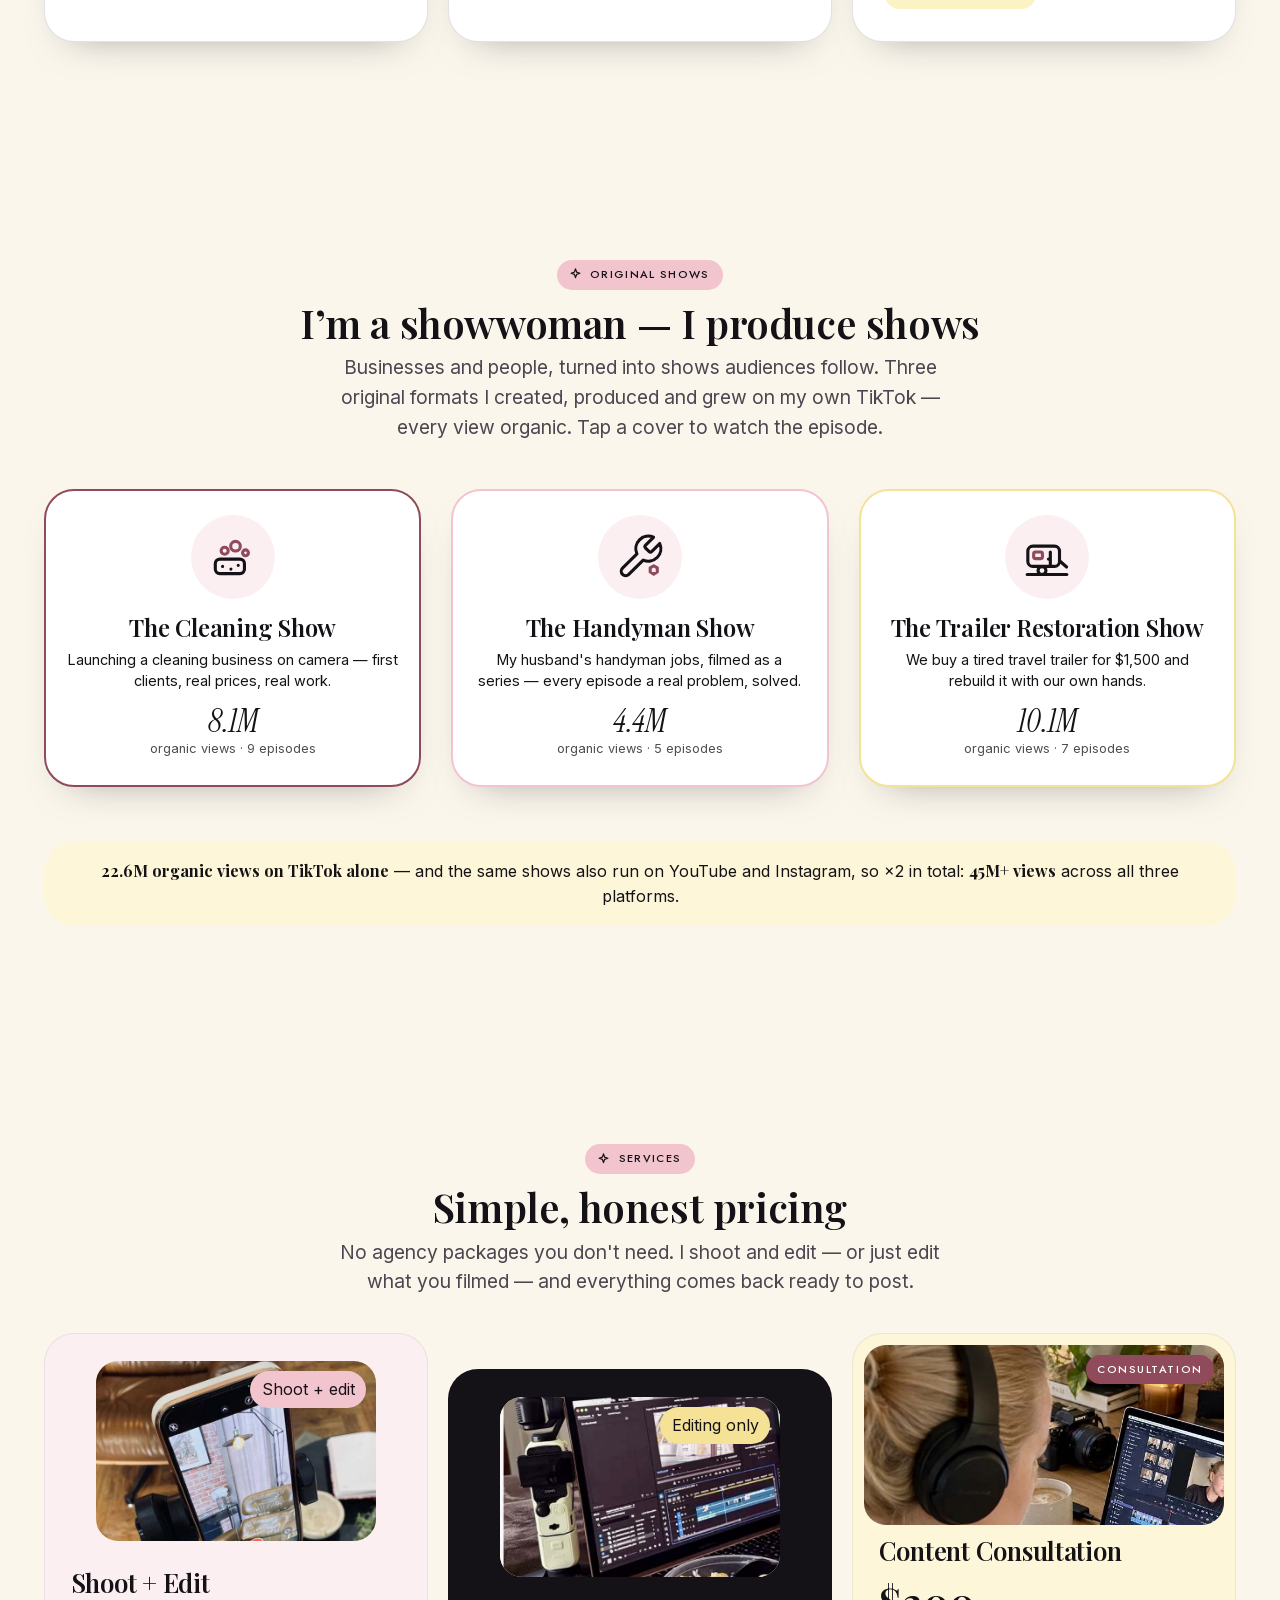
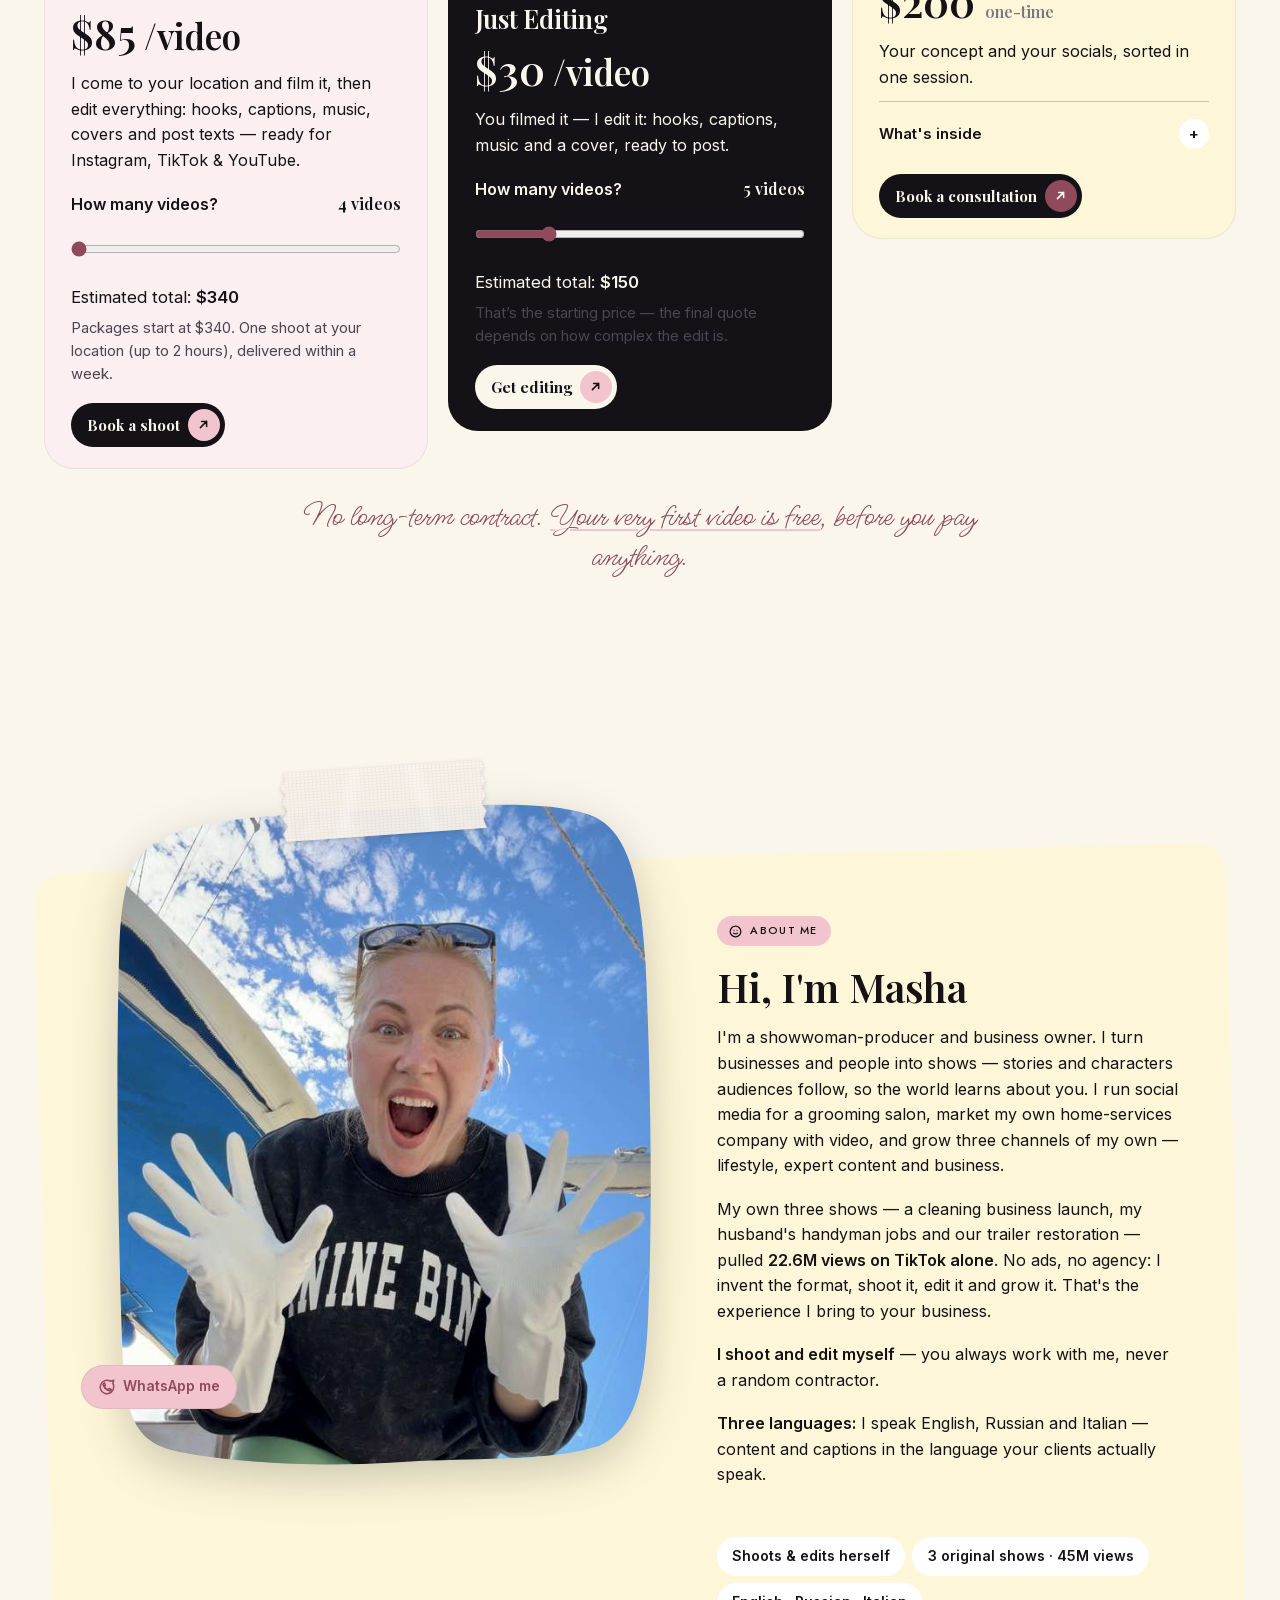
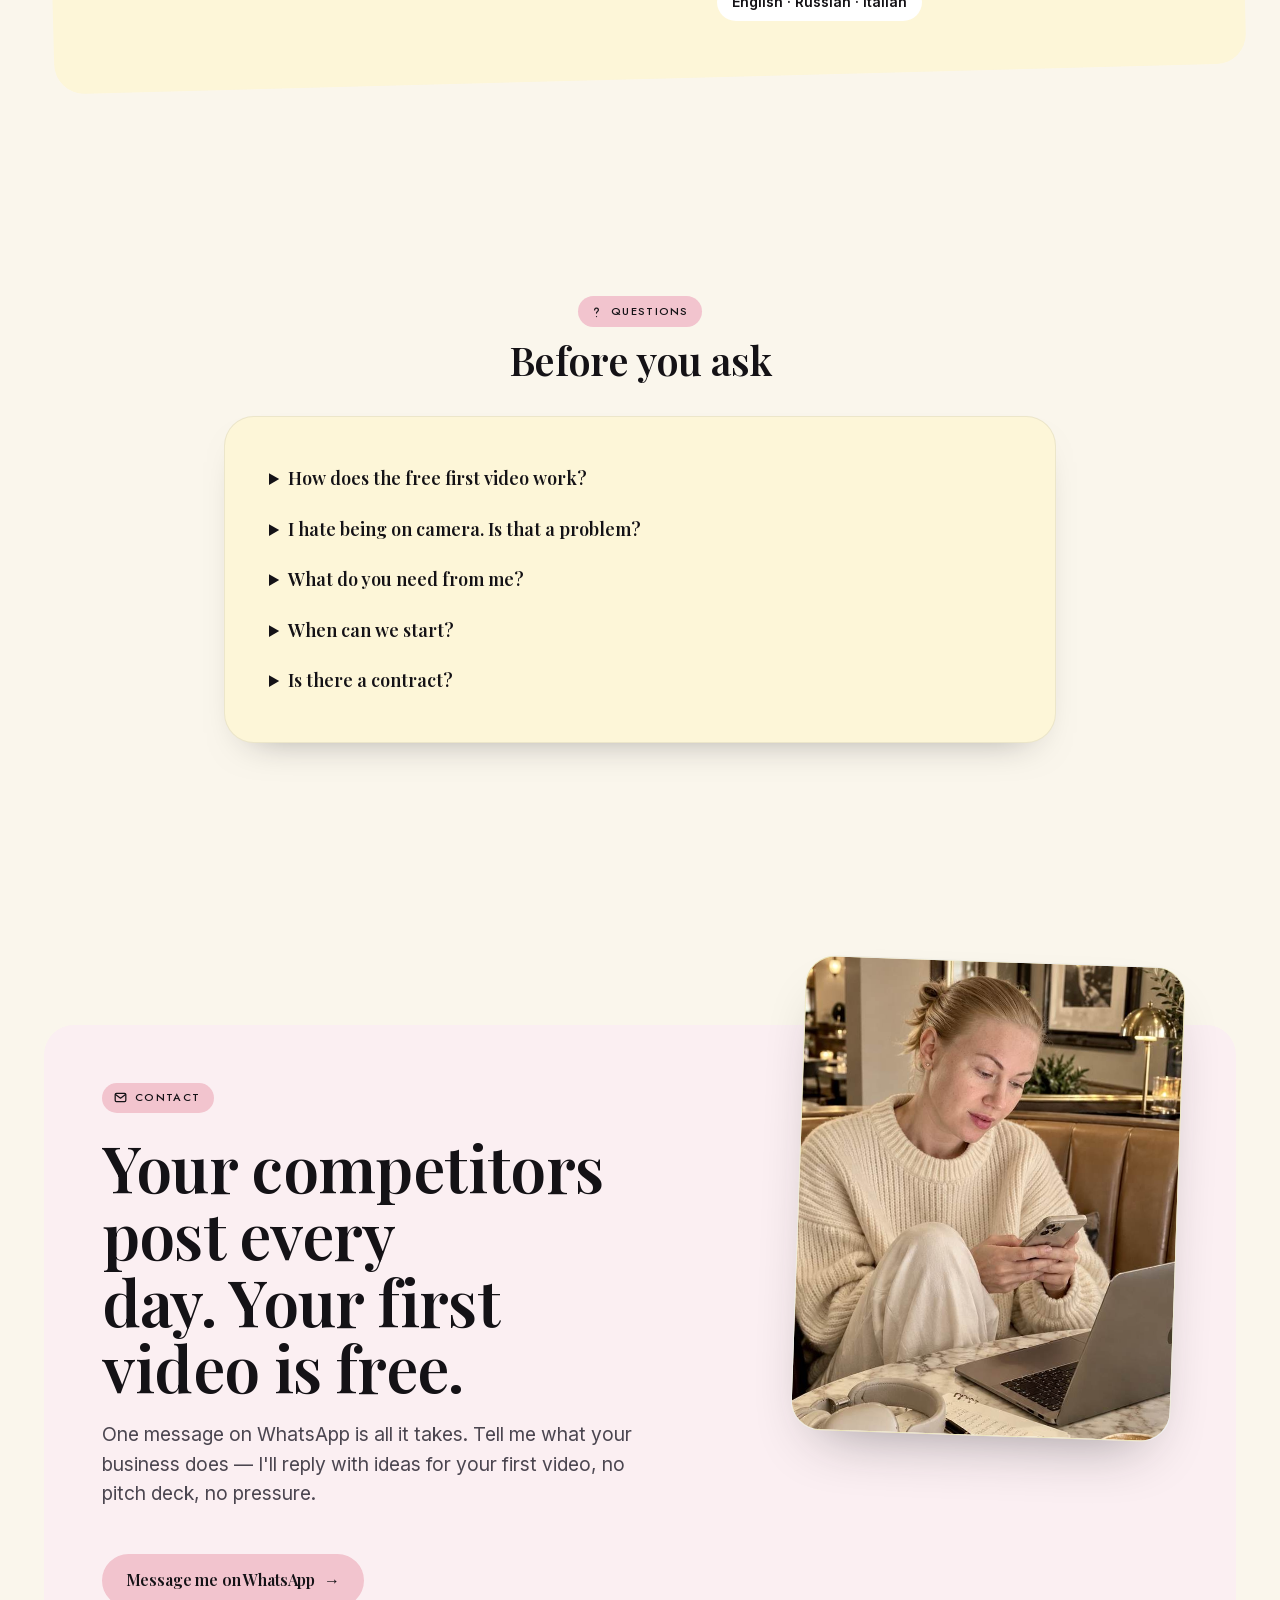
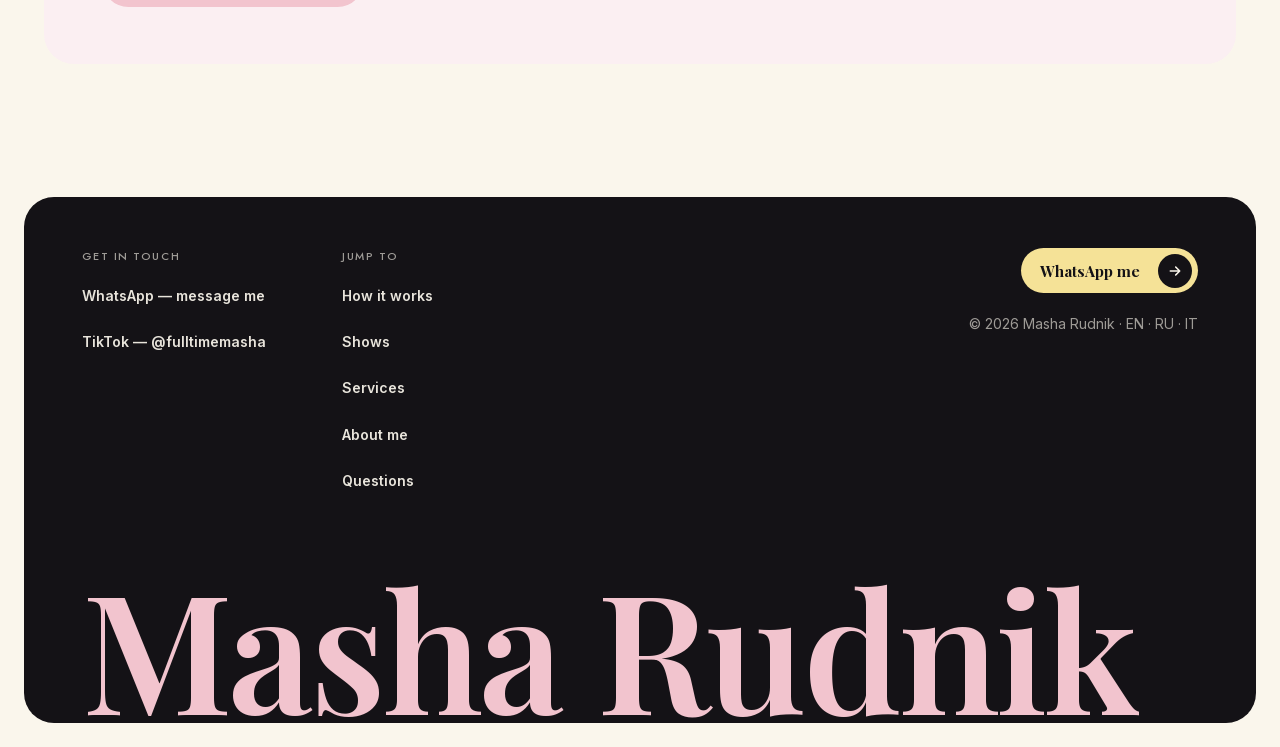
==== commit ef354923: "Shows: replace poster images with thin-line SVG icons (sponge+bubbles, wrench, caravan), add visible" ====
--- a/index.html
+++ b/index.html
@@ -19,7 +19,7 @@
 <style>html,body{margin:0;padding:0;background:#FAF6EC}@media (prefers-color-scheme:dark){html,body{background:#141216}}</style>
 </head>
 <body>
-<div class="ugc-site" id="ugcSite" data-off="">  <header class="site-head" id="head"> <div class="wrap head-in"> <a class="wordmark" href="#top"> Masha Rudnik <span class="sep">·</span> <span class="role">Showwoman and producer</span> </a> <nav class="site-nav" id="site-nav" aria-label="Sections"> <a href="#process" data-nav="process">Process</a> <a href="#shows" data-nav="shows">Shows</a> <a href="#packages" data-nav="packages">Services</a> <a href="#about" data-nav="about">About</a> <a href="#faq" data-nav="faq">FAQ</a> <a class="nav-ugc" href="/branddeal">For brands</a> <a class="btn nav-brief" href="https://wa.me/19198506320" target="_blank" rel="noopener">WhatsApp me <span class="arw">→</span></a> </nav> <a class="btn btn-sm head-brief" href="https://wa.me/19198506320" target="_blank" rel="noopener">WhatsApp me <span class="arw">→</span></a> <button class="nav-toggle" type="button" aria-expanded="false" aria-controls="site-nav"><span class="nav-toggle-ic" aria-hidden="true"></span><span class="nav-toggle-label">Menu</span></button> </div> </header> <main id="top"> <section class="hero" data-section="hero"> <div class="hero-card"> <div class="wrap hero-grid"> <div class="hero-copy"> <h1>Hi, I'm Masha</h1> <p class="lead hero-sub">I'm a showwoman-producer. I work in stories and characters: I turn businesses and people into shows, so the world learns about them — and remembers. If nobody sees your content, it's not your product, it's the format. I fix that: one shoot day — a month of posts people stop, watch and act on.</p> <div class="hero-actions"> <a class="btn btn-pink" href="https://wa.me/19198506320" target="_blank" rel="noopener">Message me on WhatsApp <span class="arw">→</span></a> <a class="btn btn-ghost" href="#packages">See services <span class="arw">→</span></a> </div> <p class="hero-svc">Concept &amp; idea <span>&middot;</span> Video shooting <span>&middot;</span> Editing</p> </div> <div class="hero-stage"> <div class="slot"> <img class="slot-fill hero-portrait" src="/assets/img/miami-hero2.jpg" alt="Masha Rudnik filming content outdoors" width="907" height="1209"> </div> <div class="clip-layer" aria-hidden="true"> <svg class="clip" viewBox="4 0 46 170"><path d="M8 44V22a19 19 0 0 1 38 0v128a15.5 15.5 0 0 1-31 0V70"/><path class="clip-hi" d="M8 44V22a19 19 0 0 1 38 0v128a15.5 15.5 0 0 1-31 0V70"/></svg> </div> <img class="float-still still-1" src="/assets/img/miami-gear.jpg" alt="" aria-hidden="true"> <img class="float-still still-2" src="/assets/img/miami-salon.jpg" alt="" aria-hidden="true"> <div class="status-pill"> <span class="rec"></span> <span class="mono">Booking new clients</span> </div> </div> </div> </div> </section> <section class="sec" id="process" data-section="process"> <div class="wrap"> <div class="sec-head"> <p class="sec-tag"><svg aria-hidden="true" viewBox="0 0 24 24"><path d="M4 6a2 2 0 0 1 2-2h12a2 2 0 0 1 2 2v12a2 2 0 0 1-2 2H6a2 2 0 0 1-2-2z"/><path d="M10 9l5 3-5 3z"/></svg><span>How it works</span></p> <h2>You show up once. I do the rest.</h2> </div> <div class="steps"> <div class="step-card"> <p class="step-num">Step 01</p> <h3>We plan it together</h3> <p>A 15-minute call. I study your business and your competitors, then write the hooks and shot list — you just approve it.</p> <span class="step-time">15 min of your time</span> </div> <div class="step-card"> <p class="step-num">Step 02</p> <h3>I come and shoot</h3> <p>I arrive at your location with the gear and direct everything: you, your team, your process, your best work. No awkward posing.</p> </div> <div class="step-card"> <p class="step-num">Step 03</p> <h3>You get ready posts</h3> <p>Edited videos with hooks, captions, music and covers — plus the post text written for you. Publish in one tap, or I schedule them.</p> <span class="step-time">Delivered within a week</span> </div> </div> </div> </section> <section class="sec shows" id="shows" data-section="shows"> <div class="wrap"> <div class="sec-head"> <p class="sec-tag"><svg aria-hidden="true" viewBox="0 0 24 24"><path d="M12 3l1.8 5.2L19 10l-5.2 1.8L12 17l-1.8-5.2L5 10l5.2-1.8z"/></svg><span>Original shows</span></p> <h2>I&rsquo;m a showwoman &mdash; I produce shows</h2> <p class="lead">Businesses and people, turned into shows audiences follow. Three original formats I created, produced and grew on my own TikTok &mdash; every view organic. Tap a cover to watch the episode.</p> </div> <div class="shows-grid"> <article class="show-col sc-clean"> <a class="poster" href="https://www.tiktok.com/t/ZTyEYjw7U/" target="_blank" rel="noopener" aria-label="The Cleaning Show — watch the top episode on TikTok"> <img class="poster-img" src="/assets/img/poster-cleaner.jpg" alt="The Cleaning Show — poster" width="900" height="1241" loading="lazy"> <span class="poster-info"><span class="poster-sub">Launching a cleaning business on camera — first clients, real prices, real work.</span> <span class="poster-foot"><span class="poster-views">8.1M</span><span class="poster-meta">organic views · 9 episodes</span></span></span> </a> </article> <article class="show-col sc-handy"> <a class="poster" href="https://www.tiktok.com/t/ZTyEYJt6d/" target="_blank" rel="noopener" aria-label="The Handyman Show — watch the top episode on TikTok"> <img class="poster-img" src="/assets/img/poster-handyman.jpg" alt="The Handyman Show — poster" width="900" height="1350" loading="lazy"> <span class="poster-info"><span class="poster-sub">My husband's handyman jobs, filmed as a series — every episode a real problem, solved.</span> <span class="poster-foot"><span class="poster-views">4.4M</span><span class="poster-meta">organic views · 5 episodes</span></span></span> </a> </article> <article class="show-col sc-trailer"> <a class="poster" href="https://www.tiktok.com/t/ZTyEY9A32/" target="_blank" rel="noopener" aria-label="The Trailer Restoration Show — watch the top episode on TikTok"> <img class="poster-img" src="/assets/img/poster-trailer.jpg" alt="The Trailer Restoration Show — poster" width="900" height="1360" loading="lazy"> <span class="poster-info"><span class="poster-sub">We buy a tired travel trailer for $1,500 and rebuild it with our own hands.</span> <span class="poster-foot"><span class="poster-views">10.1M</span><span class="poster-meta">organic views · 7 episodes</span></span></span> </a> </article> </div> <p class="shows-strip"><strong>22.6M organic views on TikTok alone</strong> — and the same shows also run on YouTube and Instagram, so ×2 in total: <strong>45M+ views</strong> across all three platforms.</p> </div> </section> <section class="sec" id="packages" data-section="packages"> <div class="wrap"> <div class="sec-head"> <p class="sec-tag"><svg aria-hidden="true" viewBox="0 0 24 24"><path d="M12 3l1.8 5.2L19 10l-5.2 1.8L12 17l-1.8-5.2L5 10l5.2-1.8z"/></svg><span>Services</span></p> <h2>Simple, honest pricing</h2> <p class="lead">No agency packages you don't need. I shoot and edit — or just edit what you filmed — and everything comes back ready to post.</p> </div> <div class="offers"> <article class="offer"> <figure class="offer-img"> <img src="/assets/img/miami-tripod.jpg" alt="" width="675" height="1200" loading="lazy"> <span class="offer-tag">Shoot + edit</span> </figure> <h3 class="offer-name">Shoot + Edit</h3> <p class="pkg-price">$85<small> /video</small></p> <p class="offer-lead">I come to your location and film it, then edit everything: hooks, captions, music, covers and post texts — ready for Instagram, TikTok &amp; YouTube.</p> <div class="calc"> <label class="calc-label" for="shootCount">How many videos?<span class="calc-count" id="shootCountOut">4 videos</span></label> <input class="calc-range" id="shootCount" type="range" min="4" max="20" step="1" value="4" aria-label="Number of videos"> <p class="calc-total">Estimated total: <strong id="shootTotal">$340</strong></p> <p class="calc-note">Packages start at $340. One shoot at your location (up to 2 hours), delivered within a week.</p> </div> <div class="offer-foot"> <a class="offer-cta" id="shootCta" href="https://wa.me/19198506320?text=Hi%20Masha!%20I%20want%20a%20shoot%20%2B%20edit%20package%20for%204%20videos." target="_blank" rel="noopener">Book a shoot <span class="offer-cta-ic"><svg width="14" height="14" viewBox="0 0 24 24" fill="none" stroke="currentColor" stroke-width="2.4" stroke-linecap="round" stroke-linejoin="round" aria-hidden="true"><path d="M7 17L17 7M9 7h8v8"/></svg></span></a> </div> </article> <article class="offer reveal"> <figure class="offer-img"> <img src="/assets/img/miami-editing.jpg" alt="" width="954" height="1516" loading="lazy"> <span class="offer-tag">Editing only</span> </figure> <h3 class="offer-name">Just Editing</h3> <p class="pkg-price">$30<small> /video</small></p> <p class="offer-lead">You filmed it — I edit it: hooks, captions, music and a cover, ready to post.</p> <div class="calc"> <label class="calc-label" for="editCount">How many videos?<span class="calc-count" id="editCountOut">5 videos</span></label> <input class="calc-range" id="editCount" type="range" min="1" max="20" step="1" value="5" aria-label="Number of videos"> <p class="calc-total">Estimated total: <strong id="editTotal">$150</strong></p> <p class="calc-note">That&rsquo;s the starting price — the final quote depends on how complex the edit is.</p> </div> <div class="offer-foot"> <a class="offer-cta" id="editCta" href="https://wa.me/19198506320?text=Hi%20Masha!%20I%20need%20editing%20for%205%20videos." target="_blank" rel="noopener">Get editing <span class="offer-cta-ic"><svg width="14" height="14" viewBox="0 0 24 24" fill="none" stroke="currentColor" stroke-width="2.4" stroke-linecap="round" stroke-linejoin="round" aria-hidden="true"><path d="M7 17L17 7M9 7h8v8"/></svg></span></a> </div> </article> <article class="offer"> <div class="offer-img"> <img src="/assets/img/miami-edit.jpg" alt="" width="854" height="1105" loading="lazy"> <span class="offer-tag mono">Consultation</span> </div> <h3>Content Consultation</h3> <p class="pkg-price">$200 <span>one-time</span></p> <p>Your concept and your socials, sorted in one session.</p> <details class="disc"> <summary>What's inside <span class="plus">+</span></summary> <div class="spec"> <ul> <li>Your content concept — what makes your business watchable</li> <li>What to post: formats, hooks and a posting rhythm</li> <li>Profile tune-up: bio, highlights, pinned posts</li> <li>A written plan for your next 30 days</li> <li>Run it yourself — or hand the shooting to me</li> </ul> </div> </details> <div class="offer-foot"> <a class="offer-cta" href="https://wa.me/19198506320?text=Hi%20Masha!%20I%27m%20interested%20in%20a%20content%20consultation." target="_blank" rel="noopener">Book a consultation <span class="offer-cta-ic" aria-hidden="true"><svg viewBox="0 0 24 24"><path d="M7 17L17 7M9 7h8v8"/></svg></span></a> </div> </article> </div> <p class="pkg-note">No long-term contract. <strong>Your very first video is free</strong>, before you pay anything.</p> </div> </section> <script> (function(){var r=document.getElementById('editCount');if(!r)return;var out=document.getElementById('editCountOut'),tot=document.getElementById('editTotal'),cta=document.getElementById('editCta');function upd(){var n=parseInt(r.value,10);out.textContent=n+(n===1?' video':' videos');tot.textContent='$'+(n*30);cta.href='https://wa.me/19198506320?text='+encodeURIComponent('Hi Masha! I need editing for '+n+(n===1?' video.':' videos.'));}r.addEventListener('input',upd);upd();})(); </script> <script> (function(){var r=document.getElementById('shootCount');if(!r)return;var out=document.getElementById('shootCountOut'),tot=document.getElementById('shootTotal'),cta=document.getElementById('shootCta');function upd(){var n=parseInt(r.value,10);out.textContent=n+' videos';tot.textContent='$'+(n*85);cta.href='https://wa.me/19198506320?text='+encodeURIComponent('Hi Masha! I want a shoot + edit package for '+n+' videos.');}r.addEventListener('input',upd);upd();})(); </script> <section class="sec about" id="about" data-section="about"> <div class="wrap"> <div class="about-card about-grid"> <div class="portrait-wrap"> <div class="portrait-cut"> <div class="portrait"> <img src="/assets/img/miami-about-boat.jpg" alt="Masha Rudnik on her sailboat" width="1320" height="1973" loading="lazy"> </div> </div> <span class="tape" aria-hidden="true"></span> <svg width="0" height="0" aria-hidden="true" focusable="false" style="position:absolute"> <clipPath id="cut-shape" clipPathUnits="objectBoundingBox"> <path d="M.07.075C.14.035.3.03.5.022.66.016.8.008.88.03.95.05.975.12.985.25.995.42.998.62.99.77.985.88.965.94.9.965.8.99.66.982.52.99.36.998.2.988.11.972.04.958.02.92.016.82.008.64.004.42.01.24.013.14.03.1.07.075Z"/> </clipPath> </svg> <a class="pin pin-handle" href="https://wa.me/19198506320" target="_blank" rel="noopener"><svg viewBox="0 0 24 24" aria-hidden="true" fill="none" stroke="currentColor" stroke-width="2" stroke-linecap="round" stroke-linejoin="round"><path d="M21 12a9 9 0 1 1-4.4-7.7L21 3l-1.2 4.3c.8 1.4 1.2 3 1.2 4.7z"/><path d="M8.5 10.5c.5 2 3 4.5 5 5l1.5-1.5 3 1.5c-.5 1.5-1.5 2-3 1.5C11 16 8 13 7 9.5 6.5 8 7 7 8.5 6.5l1.5 3z"/></svg>WhatsApp me</a> </div> <div class="about-body"> <p class="sec-tag"><svg aria-hidden="true" viewBox="0 0 24 24"><circle cx="12" cy="12" r="8.5"/><path d="M9 14.5a4 4 0 0 0 6 0M9.5 10h0M14.5 10h0"/></svg><span>About me</span></p> <h2>Hi, I'm Masha</h2> <p>I'm a showwoman-producer and business owner. I turn businesses and people into shows — stories and characters audiences follow, so the world learns about you. I run social media for a grooming salon, market my own home-services company with video, and grow three channels of my own — lifestyle, expert content and business.</p> <p>My own three shows — a cleaning business launch, my husband's handyman jobs and our trailer restoration — pulled <strong>22.6M views on TikTok alone</strong>. No ads, no agency: I invent the format, shoot it, edit it and grow it. That's the experience I bring to your business.</p> <p><strong>I shoot and edit myself</strong> — you always work with me, never a random contractor.</p> <p><strong>Three languages:</strong> I speak English, Russian and Italian — content and captions in the language your clients actually speak.</p> <div class="facts"> <span class="chip">Shoots &amp; edits herself</span> <span class="chip">3 original shows · 45M views</span> <span class="chip">English · Russian · Italian</span> </div> </div> </div> </div> </section> <section class="sec" id="faq" data-section="faq"> <div class="wrap"> <div class="sec-head"> <p class="sec-tag"><svg aria-hidden="true" viewBox="0 0 24 24"><path d="M9 9.5a3 3 0 1 1 4.6 2.5c-1 .6-1.6 1.2-1.6 2.5"/><path d="M12 20h0"/></svg><span>Questions</span></p> <h2>Before you ask</h2> </div> <div class="faq-card"> <details class="faq-item"> <summary>How does the free first video work?</summary> <div class="faq-a"><p>Message me on WhatsApp and tell me about your business. We shoot one video together — you see the real quality and style before paying a cent. If you love it, we pick a package. If not, you keep the video anyway.</p></div> </details> <details class="faq-item"> <summary>I hate being on camera. Is that a problem?</summary> <div class="faq-a"><p>No. Most of my clients felt the same. I direct everything and we can build videos around your work, your space and your results — your face is optional, your business is the star.</p></div> </details> <details class="faq-item"> <summary>What do you need from me?</summary> <div class="faq-a"><p>About 2 hours once a month and access to your location. Ideas, scripts, shooting, editing, captions and post texts are all on me.</p></div> </details> <details class="faq-item"> <summary>When can we start?</summary> <div class="faq-a"><p>Onboarding calls and content planning start right away. Message me on WhatsApp and we'll set up your first shoot.</p></div> </details> <details class="faq-item"> <summary>Is there a contract?</summary> <div class="faq-a"><p>No long-term contract. Stay because it works, not because you're locked in.</p></div> </details> </div> </div> </section> <section class="sec contact" id="contact" data-section="contact"> <div class="wrap"> <div class="contact-card contact-grid"> <div class="contact-copy"> <p class="sec-tag"><svg aria-hidden="true" viewBox="0 0 24 24"><rect x="3.5" y="5.5" width="17" height="13" rx="2"/><path d="M4 7l8 6 8-6"/></svg><span>Contact</span></p> <h2>Your competitors post every day. Your first video is free.</h2> <p class="lead">One message on WhatsApp is all it takes. Tell me what your business does — I'll reply with ideas for your first video, no pitch deck, no pressure.</p> <div class="hero-actions"> <a class="btn btn-pink" href="https://wa.me/19198506320" target="_blank" rel="noopener">Message me on WhatsApp <span class="arw">→</span></a> </div> </div> <div class="contact-shot"> <div class="frame"> <img src="/assets/img/miami-cafe.jpg" alt="Masha Rudnik with her phone and laptop" width="832" height="1040" loading="lazy"> </div> </div> </div> </div> </section> </main> <footer class="foot" data-section="footer"> <div class="foot-card"> <div class="foot-top"> <div class="foot-cols"> <div class="foot-col"> <p class="mono">Get in touch</p> <a class="foot-link" href="https://wa.me/19198506320" target="_blank" rel="noopener">WhatsApp — message me</a> <a class="foot-link" href="https://www.tiktok.com/@fulltimemasha" target="_blank" rel="noopener">TikTok — @fulltimemasha</a> </div> <div class="foot-col"> <p class="mono">Jump to</p> <a class="foot-link" href="#process">How it works</a> <a class="foot-link" href="#shows">Shows</a> <a class="foot-link" href="#packages">Services</a> <a class="foot-link" href="#about">About me</a> <a class="foot-link" href="#faq">Questions</a> </div> </div> <div class="foot-side"> <div class="foot-actions"> <a class="foot-pill foot-pill-brief" href="https://wa.me/19198506320" target="_blank" rel="noopener">WhatsApp me <span class="foot-pill-ic" aria-hidden="true"><svg viewBox="0 0 24 24"><path d="M5 12h13M13 6l6 6-6 6"/></svg></span></a> </div> <p class="foot-legal"><span>© 2026 Masha Rudnik · EN · RU · IT</span></p> </div> </div> <p class="foot-name">Masha Rudnik</p> </div> </footer> </div>
+<div class="ugc-site" id="ugcSite" data-off="">  <header class="site-head" id="head"> <div class="wrap head-in"> <a class="wordmark" href="#top"> Masha Rudnik <span class="sep">·</span> <span class="role">Showwoman and producer</span> </a> <nav class="site-nav" id="site-nav" aria-label="Sections"> <a href="#process" data-nav="process">Process</a> <a href="#shows" data-nav="shows">Shows</a> <a href="#packages" data-nav="packages">Services</a> <a href="#about" data-nav="about">About</a> <a href="#faq" data-nav="faq">FAQ</a> <a class="nav-ugc" href="/branddeal">For brands</a> <a class="btn nav-brief" href="https://wa.me/19198506320" target="_blank" rel="noopener">WhatsApp me <span class="arw">→</span></a> </nav> <a class="btn btn-sm head-brief" href="https://wa.me/19198506320" target="_blank" rel="noopener">WhatsApp me <span class="arw">→</span></a> <button class="nav-toggle" type="button" aria-expanded="false" aria-controls="site-nav"><span class="nav-toggle-ic" aria-hidden="true"></span><span class="nav-toggle-label">Menu</span></button> </div> </header> <main id="top"> <section class="hero" data-section="hero"> <div class="hero-card"> <div class="wrap hero-grid"> <div class="hero-copy"> <h1>Hi, I'm Masha</h1> <p class="lead hero-sub">I'm a showwoman-producer. I work in stories and characters: I turn businesses and people into shows, so the world learns about them — and remembers. If nobody sees your content, it's not your product, it's the format. I fix that: one shoot day — a month of posts people stop, watch and act on.</p> <div class="hero-actions"> <a class="btn btn-pink" href="https://wa.me/19198506320" target="_blank" rel="noopener">Message me on WhatsApp <span class="arw">→</span></a> <a class="btn btn-ghost" href="#packages">See services <span class="arw">→</span></a> </div> <p class="hero-svc">Concept &amp; idea <span>&middot;</span> Video shooting <span>&middot;</span> Editing</p> </div> <div class="hero-stage"> <div class="slot"> <img class="slot-fill hero-portrait" src="/assets/img/miami-hero2.jpg" alt="Masha Rudnik filming content outdoors" width="907" height="1209"> </div> <div class="clip-layer" aria-hidden="true"> <svg class="clip" viewBox="4 0 46 170"><path d="M8 44V22a19 19 0 0 1 38 0v128a15.5 15.5 0 0 1-31 0V70"/><path class="clip-hi" d="M8 44V22a19 19 0 0 1 38 0v128a15.5 15.5 0 0 1-31 0V70"/></svg> </div> <img class="float-still still-1" src="/assets/img/miami-gear.jpg" alt="" aria-hidden="true"> <img class="float-still still-2" src="/assets/img/miami-salon.jpg" alt="" aria-hidden="true"> <div class="status-pill"> <span class="rec"></span> <span class="mono">Booking new clients</span> </div> </div> </div> </div> </section> <section class="sec" id="process" data-section="process"> <div class="wrap"> <div class="sec-head"> <p class="sec-tag"><svg aria-hidden="true" viewBox="0 0 24 24"><path d="M4 6a2 2 0 0 1 2-2h12a2 2 0 0 1 2 2v12a2 2 0 0 1-2 2H6a2 2 0 0 1-2-2z"/><path d="M10 9l5 3-5 3z"/></svg><span>How it works</span></p> <h2>You show up once. I do the rest.</h2> </div> <div class="steps"> <div class="step-card"> <p class="step-num">Step 01</p> <h3>We plan it together</h3> <p>A 15-minute call. I study your business and your competitors, then write the hooks and shot list — you just approve it.</p> <span class="step-time">15 min of your time</span> </div> <div class="step-card"> <p class="step-num">Step 02</p> <h3>I come and shoot</h3> <p>I arrive at your location with the gear and direct everything: you, your team, your process, your best work. No awkward posing.</p> </div> <div class="step-card"> <p class="step-num">Step 03</p> <h3>You get ready posts</h3> <p>Edited videos with hooks, captions, music and covers — plus the post text written for you. Publish in one tap, or I schedule them.</p> <span class="step-time">Delivered within a week</span> </div> </div> </div> </section> <section class="sec shows" id="shows" data-section="shows"> <div class="wrap"> <div class="sec-head"> <p class="sec-tag"><svg aria-hidden="true" viewBox="0 0 24 24"><path d="M12 3l1.8 5.2L19 10l-5.2 1.8L12 17l-1.8-5.2L5 10l5.2-1.8z"/></svg><span>Original shows</span></p> <h2>I&rsquo;m a showwoman &mdash; I produce shows</h2> <p class="lead">Businesses and people, turned into shows audiences follow. Three original formats I created, produced and grew on my own TikTok &mdash; every view organic. Tap a cover to watch the episode.</p> </div> <div class="shows-grid"> <article class="show-col sc-clean"> <a class="poster" href="https://www.tiktok.com/t/ZTyEYjw7U/" target="_blank" rel="noopener" aria-label="The Cleaning Show — watch the top episode on TikTok"> <span class="poster-icon" aria-hidden="true"><svg viewBox="0 0 24 24"><rect x="3.5" y="13" width="14" height="7" rx="2.2"/><path d="M7 16.5h.01M11 17.8h.01M14.5 16h.01"/><circle class="ic-accent" cx="8" cy="9" r="1.7"/><circle class="ic-accent" cx="13.2" cy="6.8" r="2.3"/><circle class="ic-accent" cx="18" cy="10" r="1.4"/></svg></span> <span class="poster-info"><span class="poster-name">The Cleaning Show</span><span class="poster-sub">Launching a cleaning business on camera — first clients, real prices, real work.</span> <span class="poster-foot"><span class="poster-views">8.1M</span><span class="poster-meta">organic views · 9 episodes</span></span></span> </a> </article> <article class="show-col sc-handy"> <a class="poster" href="https://www.tiktok.com/t/ZTyEYJt6d/" target="_blank" rel="noopener" aria-label="The Handyman Show — watch the top episode on TikTok"> <span class="poster-icon" aria-hidden="true"><svg viewBox="0 0 24 24"><path d="M14.7 6.3a1 1 0 0 0 0 1.4l1.6 1.6a1 1 0 0 0 1.4 0l3.77-3.77a6 6 0 0 1-7.94 7.94l-6.91 6.91a2.12 2.12 0 0 1-3-3l6.91-6.91a6 6 0 0 1 7.94-7.94l-3.76 3.76z"/><path class="ic-accent" d="M18.6 16.2l1.7 1v2l-1.7 1-1.7-1v-2z"/></svg></span> <span class="poster-info"><span class="poster-name">The Handyman Show</span><span class="poster-sub">My husband's handyman jobs, filmed as a series — every episode a real problem, solved.</span> <span class="poster-foot"><span class="poster-views">4.4M</span><span class="poster-meta">organic views · 5 episodes</span></span></span> </a> </article> <article class="show-col sc-trailer"> <a class="poster" href="https://www.tiktok.com/t/ZTyEY9A32/" target="_blank" rel="noopener" aria-label="The Trailer Restoration Show — watch the top episode on TikTok"> <span class="poster-icon" aria-hidden="true"><svg viewBox="0 0 24 24"><rect x="2.8" y="6.8" width="15.2" height="9.7" rx="2.4"/><rect class="ic-accent" x="5.6" y="9.6" width="4.2" height="3.2" rx="0.9"/><path d="M13.6 9.6v6.9"/><path d="M12.7 13h.01"/><circle cx="9.6" cy="18.5" r="1.9"/><path d="M18 13.8l3.4 3"/><path d="M2.5 20.4h19"/></svg></span> <span class="poster-info"><span class="poster-name">The Trailer Restoration Show</span><span class="poster-sub">We buy a tired travel trailer for $1,500 and rebuild it with our own hands.</span> <span class="poster-foot"><span class="poster-views">10.1M</span><span class="poster-meta">organic views · 7 episodes</span></span></span> </a> </article> </div> <p class="shows-strip"><strong>22.6M organic views on TikTok alone</strong> — and the same shows also run on YouTube and Instagram, so ×2 in total: <strong>45M+ views</strong> across all three platforms.</p> </div> </section> <section class="sec" id="packages" data-section="packages"> <div class="wrap"> <div class="sec-head"> <p class="sec-tag"><svg aria-hidden="true" viewBox="0 0 24 24"><path d="M12 3l1.8 5.2L19 10l-5.2 1.8L12 17l-1.8-5.2L5 10l5.2-1.8z"/></svg><span>Services</span></p> <h2>Simple, honest pricing</h2> <p class="lead">No agency packages you don't need. I shoot and edit — or just edit what you filmed — and everything comes back ready to post.</p> </div> <div class="offers"> <article class="offer"> <figure class="offer-img"> <img src="/assets/img/miami-tripod.jpg" alt="" width="675" height="1200" loading="lazy"> <span class="offer-tag">Shoot + edit</span> </figure> <h3 class="offer-name">Shoot + Edit</h3> <p class="pkg-price">$85<small> /video</small></p> <p class="offer-lead">I come to your location and film it, then edit everything: hooks, captions, music, covers and post texts — ready for Instagram, TikTok &amp; YouTube.</p> <div class="calc"> <label class="calc-label" for="shootCount">How many videos?<span class="calc-count" id="shootCountOut">4 videos</span></label> <input class="calc-range" id="shootCount" type="range" min="4" max="20" step="1" value="4" aria-label="Number of videos"> <p class="calc-total">Estimated total: <strong id="shootTotal">$340</strong></p> <p class="calc-note">Packages start at $340. One shoot at your location (up to 2 hours), delivered within a week.</p> </div> <div class="offer-foot"> <a class="offer-cta" id="shootCta" href="https://wa.me/19198506320?text=Hi%20Masha!%20I%20want%20a%20shoot%20%2B%20edit%20package%20for%204%20videos." target="_blank" rel="noopener">Book a shoot <span class="offer-cta-ic"><svg width="14" height="14" viewBox="0 0 24 24" fill="none" stroke="currentColor" stroke-width="2.4" stroke-linecap="round" stroke-linejoin="round" aria-hidden="true"><path d="M7 17L17 7M9 7h8v8"/></svg></span></a> </div> </article> <article class="offer reveal"> <figure class="offer-img"> <img src="/assets/img/miami-editing.jpg" alt="" width="954" height="1516" loading="lazy"> <span class="offer-tag">Editing only</span> </figure> <h3 class="offer-name">Just Editing</h3> <p class="pkg-price">$30<small> /video</small></p> <p class="offer-lead">You filmed it — I edit it: hooks, captions, music and a cover, ready to post.</p> <div class="calc"> <label class="calc-label" for="editCount">How many videos?<span class="calc-count" id="editCountOut">5 videos</span></label> <input class="calc-range" id="editCount" type="range" min="1" max="20" step="1" value="5" aria-label="Number of videos"> <p class="calc-total">Estimated total: <strong id="editTotal">$150</strong></p> <p class="calc-note">That&rsquo;s the starting price — the final quote depends on how complex the edit is.</p> </div> <div class="offer-foot"> <a class="offer-cta" id="editCta" href="https://wa.me/19198506320?text=Hi%20Masha!%20I%20need%20editing%20for%205%20videos." target="_blank" rel="noopener">Get editing <span class="offer-cta-ic"><svg width="14" height="14" viewBox="0 0 24 24" fill="none" stroke="currentColor" stroke-width="2.4" stroke-linecap="round" stroke-linejoin="round" aria-hidden="true"><path d="M7 17L17 7M9 7h8v8"/></svg></span></a> </div> </article> <article class="offer"> <div class="offer-img"> <img src="/assets/img/miami-edit.jpg" alt="" width="854" height="1105" loading="lazy"> <span class="offer-tag mono">Consultation</span> </div> <h3>Content Consultation</h3> <p class="pkg-price">$200 <span>one-time</span></p> <p>Your concept and your socials, sorted in one session.</p> <details class="disc"> <summary>What's inside <span class="plus">+</span></summary> <div class="spec"> <ul> <li>Your content concept — what makes your business watchable</li> <li>What to post: formats, hooks and a posting rhythm</li> <li>Profile tune-up: bio, highlights, pinned posts</li> <li>A written plan for your next 30 days</li> <li>Run it yourself — or hand the shooting to me</li> </ul> </div> </details> <div class="offer-foot"> <a class="offer-cta" href="https://wa.me/19198506320?text=Hi%20Masha!%20I%27m%20interested%20in%20a%20content%20consultation." target="_blank" rel="noopener">Book a consultation <span class="offer-cta-ic" aria-hidden="true"><svg viewBox="0 0 24 24"><path d="M7 17L17 7M9 7h8v8"/></svg></span></a> </div> </article> </div> <p class="pkg-note">No long-term contract. <strong>Your very first video is free</strong>, before you pay anything.</p> </div> </section> <script> (function(){var r=document.getElementById('editCount');if(!r)return;var out=document.getElementById('editCountOut'),tot=document.getElementById('editTotal'),cta=document.getElementById('editCta');function upd(){var n=parseInt(r.value,10);out.textContent=n+(n===1?' video':' videos');tot.textContent='$'+(n*30);cta.href='https://wa.me/19198506320?text='+encodeURIComponent('Hi Masha! I need editing for '+n+(n===1?' video.':' videos.'));}r.addEventListener('input',upd);upd();})(); </script> <script> (function(){var r=document.getElementById('shootCount');if(!r)return;var out=document.getElementById('shootCountOut'),tot=document.getElementById('shootTotal'),cta=document.getElementById('shootCta');function upd(){var n=parseInt(r.value,10);out.textContent=n+' videos';tot.textContent='$'+(n*85);cta.href='https://wa.me/19198506320?text='+encodeURIComponent('Hi Masha! I want a shoot + edit package for '+n+' videos.');}r.addEventListener('input',upd);upd();})(); </script> <section class="sec about" id="about" data-section="about"> <div class="wrap"> <div class="about-card about-grid"> <div class="portrait-wrap"> <div class="portrait-cut"> <div class="portrait"> <img src="/assets/img/miami-about-boat.jpg" alt="Masha Rudnik on her sailboat" width="1320" height="1973" loading="lazy"> </div> </div> <span class="tape" aria-hidden="true"></span> <svg width="0" height="0" aria-hidden="true" focusable="false" style="position:absolute"> <clipPath id="cut-shape" clipPathUnits="objectBoundingBox"> <path d="M.07.075C.14.035.3.03.5.022.66.016.8.008.88.03.95.05.975.12.985.25.995.42.998.62.99.77.985.88.965.94.9.965.8.99.66.982.52.99.36.998.2.988.11.972.04.958.02.92.016.82.008.64.004.42.01.24.013.14.03.1.07.075Z"/> </clipPath> </svg> <a class="pin pin-handle" href="https://wa.me/19198506320" target="_blank" rel="noopener"><svg viewBox="0 0 24 24" aria-hidden="true" fill="none" stroke="currentColor" stroke-width="2" stroke-linecap="round" stroke-linejoin="round"><path d="M21 12a9 9 0 1 1-4.4-7.7L21 3l-1.2 4.3c.8 1.4 1.2 3 1.2 4.7z"/><path d="M8.5 10.5c.5 2 3 4.5 5 5l1.5-1.5 3 1.5c-.5 1.5-1.5 2-3 1.5C11 16 8 13 7 9.5 6.5 8 7 7 8.5 6.5l1.5 3z"/></svg>WhatsApp me</a> </div> <div class="about-body"> <p class="sec-tag"><svg aria-hidden="true" viewBox="0 0 24 24"><circle cx="12" cy="12" r="8.5"/><path d="M9 14.5a4 4 0 0 0 6 0M9.5 10h0M14.5 10h0"/></svg><span>About me</span></p> <h2>Hi, I'm Masha</h2> <p>I'm a showwoman-producer and business owner. I turn businesses and people into shows — stories and characters audiences follow, so the world learns about you. I run social media for a grooming salon, market my own home-services company with video, and grow three channels of my own — lifestyle, expert content and business.</p> <p>My own three shows — a cleaning business launch, my husband's handyman jobs and our trailer restoration — pulled <strong>22.6M views on TikTok alone</strong>. No ads, no agency: I invent the format, shoot it, edit it and grow it. That's the experience I bring to your business.</p> <p><strong>I shoot and edit myself</strong> — you always work with me, never a random contractor.</p> <p><strong>Three languages:</strong> I speak English, Russian and Italian — content and captions in the language your clients actually speak.</p> <div class="facts"> <span class="chip">Shoots &amp; edits herself</span> <span class="chip">3 original shows · 45M views</span> <span class="chip">English · Russian · Italian</span> </div> </div> </div> </div> </section> <section class="sec" id="faq" data-section="faq"> <div class="wrap"> <div class="sec-head"> <p class="sec-tag"><svg aria-hidden="true" viewBox="0 0 24 24"><path d="M9 9.5a3 3 0 1 1 4.6 2.5c-1 .6-1.6 1.2-1.6 2.5"/><path d="M12 20h0"/></svg><span>Questions</span></p> <h2>Before you ask</h2> </div> <div class="faq-card"> <details class="faq-item"> <summary>How does the free first video work?</summary> <div class="faq-a"><p>Message me on WhatsApp and tell me about your business. We shoot one video together — you see the real quality and style before paying a cent. If you love it, we pick a package. If not, you keep the video anyway.</p></div> </details> <details class="faq-item"> <summary>I hate being on camera. Is that a problem?</summary> <div class="faq-a"><p>No. Most of my clients felt the same. I direct everything and we can build videos around your work, your space and your results — your face is optional, your business is the star.</p></div> </details> <details class="faq-item"> <summary>What do you need from me?</summary> <div class="faq-a"><p>About 2 hours once a month and access to your location. Ideas, scripts, shooting, editing, captions and post texts are all on me.</p></div> </details> <details class="faq-item"> <summary>When can we start?</summary> <div class="faq-a"><p>Onboarding calls and content planning start right away. Message me on WhatsApp and we'll set up your first shoot.</p></div> </details> <details class="faq-item"> <summary>Is there a contract?</summary> <div class="faq-a"><p>No long-term contract. Stay because it works, not because you're locked in.</p></div> </details> </div> </div> </section> <section class="sec contact" id="contact" data-section="contact"> <div class="wrap"> <div class="contact-card contact-grid"> <div class="contact-copy"> <p class="sec-tag"><svg aria-hidden="true" viewBox="0 0 24 24"><rect x="3.5" y="5.5" width="17" height="13" rx="2"/><path d="M4 7l8 6 8-6"/></svg><span>Contact</span></p> <h2>Your competitors post every day. Your first video is free.</h2> <p class="lead">One message on WhatsApp is all it takes. Tell me what your business does — I'll reply with ideas for your first video, no pitch deck, no pressure.</p> <div class="hero-actions"> <a class="btn btn-pink" href="https://wa.me/19198506320" target="_blank" rel="noopener">Message me on WhatsApp <span class="arw">→</span></a> </div> </div> <div class="contact-shot"> <div class="frame"> <img src="/assets/img/miami-cafe.jpg" alt="Masha Rudnik with her phone and laptop" width="832" height="1040" loading="lazy"> </div> </div> </div> </div> </section> </main> <footer class="foot" data-section="footer"> <div class="foot-card"> <div class="foot-top"> <div class="foot-cols"> <div class="foot-col"> <p class="mono">Get in touch</p> <a class="foot-link" href="https://wa.me/19198506320" target="_blank" rel="noopener">WhatsApp — message me</a> <a class="foot-link" href="https://www.tiktok.com/@fulltimemasha" target="_blank" rel="noopener">TikTok — @fulltimemasha</a> </div> <div class="foot-col"> <p class="mono">Jump to</p> <a class="foot-link" href="#process">How it works</a> <a class="foot-link" href="#shows">Shows</a> <a class="foot-link" href="#packages">Services</a> <a class="foot-link" href="#about">About me</a> <a class="foot-link" href="#faq">Questions</a> </div> </div> <div class="foot-side"> <div class="foot-actions"> <a class="foot-pill foot-pill-brief" href="https://wa.me/19198506320" target="_blank" rel="noopener">WhatsApp me <span class="foot-pill-ic" aria-hidden="true"><svg viewBox="0 0 24 24"><path d="M5 12h13M13 6l6 6-6 6"/></svg></span></a> </div> <p class="foot-legal"><span>© 2026 Masha Rudnik · EN · RU · IT</span></p> </div> </div> <p class="foot-name">Masha Rudnik</p> </div> </footer> </div>
 
 
 
--- a/css/oldmoney.css
+++ b/css/oldmoney.css
@@ -90,6 +90,29 @@
 .ugc-site .foot-name{font-weight:600;letter-spacing:-.02em}
 .ugc-site .poster-views{font-family:"Instrument Serif",Georgia,serif;font-style:italic;font-weight:400;letter-spacing:0}
 .ugc-site .faq-item summary{font-weight:600}
+/* Shows: three compact icon cards — all three visible at once, no poster images (Masha, 25.11) */
+.ugc-site .shows-grid{grid-template-columns:repeat(3,1fr);gap:.65rem}
+.ugc-site .poster{padding:1rem .55rem 1.05rem;align-items:center;text-align:center;border-width:2px;background:var(--card)}
+.ugc-site .poster-icon{display:grid;place-items:center;width:64px;height:64px;border-radius:50%;background:var(--blush-soft);margin-bottom:.1rem}
+.ugc-site .poster-icon svg{width:38px;height:38px;fill:none;stroke:var(--ink);stroke-width:1.5;stroke-linecap:round;stroke-linejoin:round}
+.ugc-site .poster-icon .ic-accent{stroke:var(--blush-deep)}
+.ugc-site .poster-info{padding:.5rem .05rem 0;gap:.4rem;align-items:center}
+.ugc-site .poster-name{font-family:var(--f-display);font-weight:600;font-size:1.08rem;line-height:1.15;letter-spacing:-.01em}
+.ugc-site .poster-sub{font-size:.76rem;line-height:1.45}
+.ugc-site .poster-foot{flex-direction:column;align-items:center;gap:.08rem;margin-top:.3rem}
+.ugc-site .poster-views{font-size:1.55rem}
+.ugc-site .poster-meta{font-size:.7rem}
+@media (min-width:860px){
+  .ugc-site .shows-grid{gap:calc(var(--card-gap) + 10px)}
+  .ugc-site .poster{padding:1.5rem 1.15rem 1.6rem}
+  .ugc-site .poster-icon{width:84px;height:84px}
+  .ugc-site .poster-icon svg{width:50px;height:50px}
+  .ugc-site .poster-info{padding:.8rem .2rem 0;gap:.55rem}
+  .ugc-site .poster-name{font-size:1.5rem}
+  .ugc-site .poster-sub{font-size:.9rem}
+  .ugc-site .poster-views{font-size:2rem}
+  .ugc-site .poster-meta{font-size:.8rem}
+}
 /* Handwritten note under the pricing — Ms Madi, like a note in the diary margin */
 .ugc-site .pkg-note{font-family:"Ms Madi",cursive;font-size:clamp(1.55rem,3vw,2rem);line-height:1.25;color:var(--blush-deep)}
 .ugc-site .pkg-note strong{font-weight:400;text-decoration:underline;text-decoration-color:var(--blush);text-decoration-thickness:2px;text-underline-offset:4px}
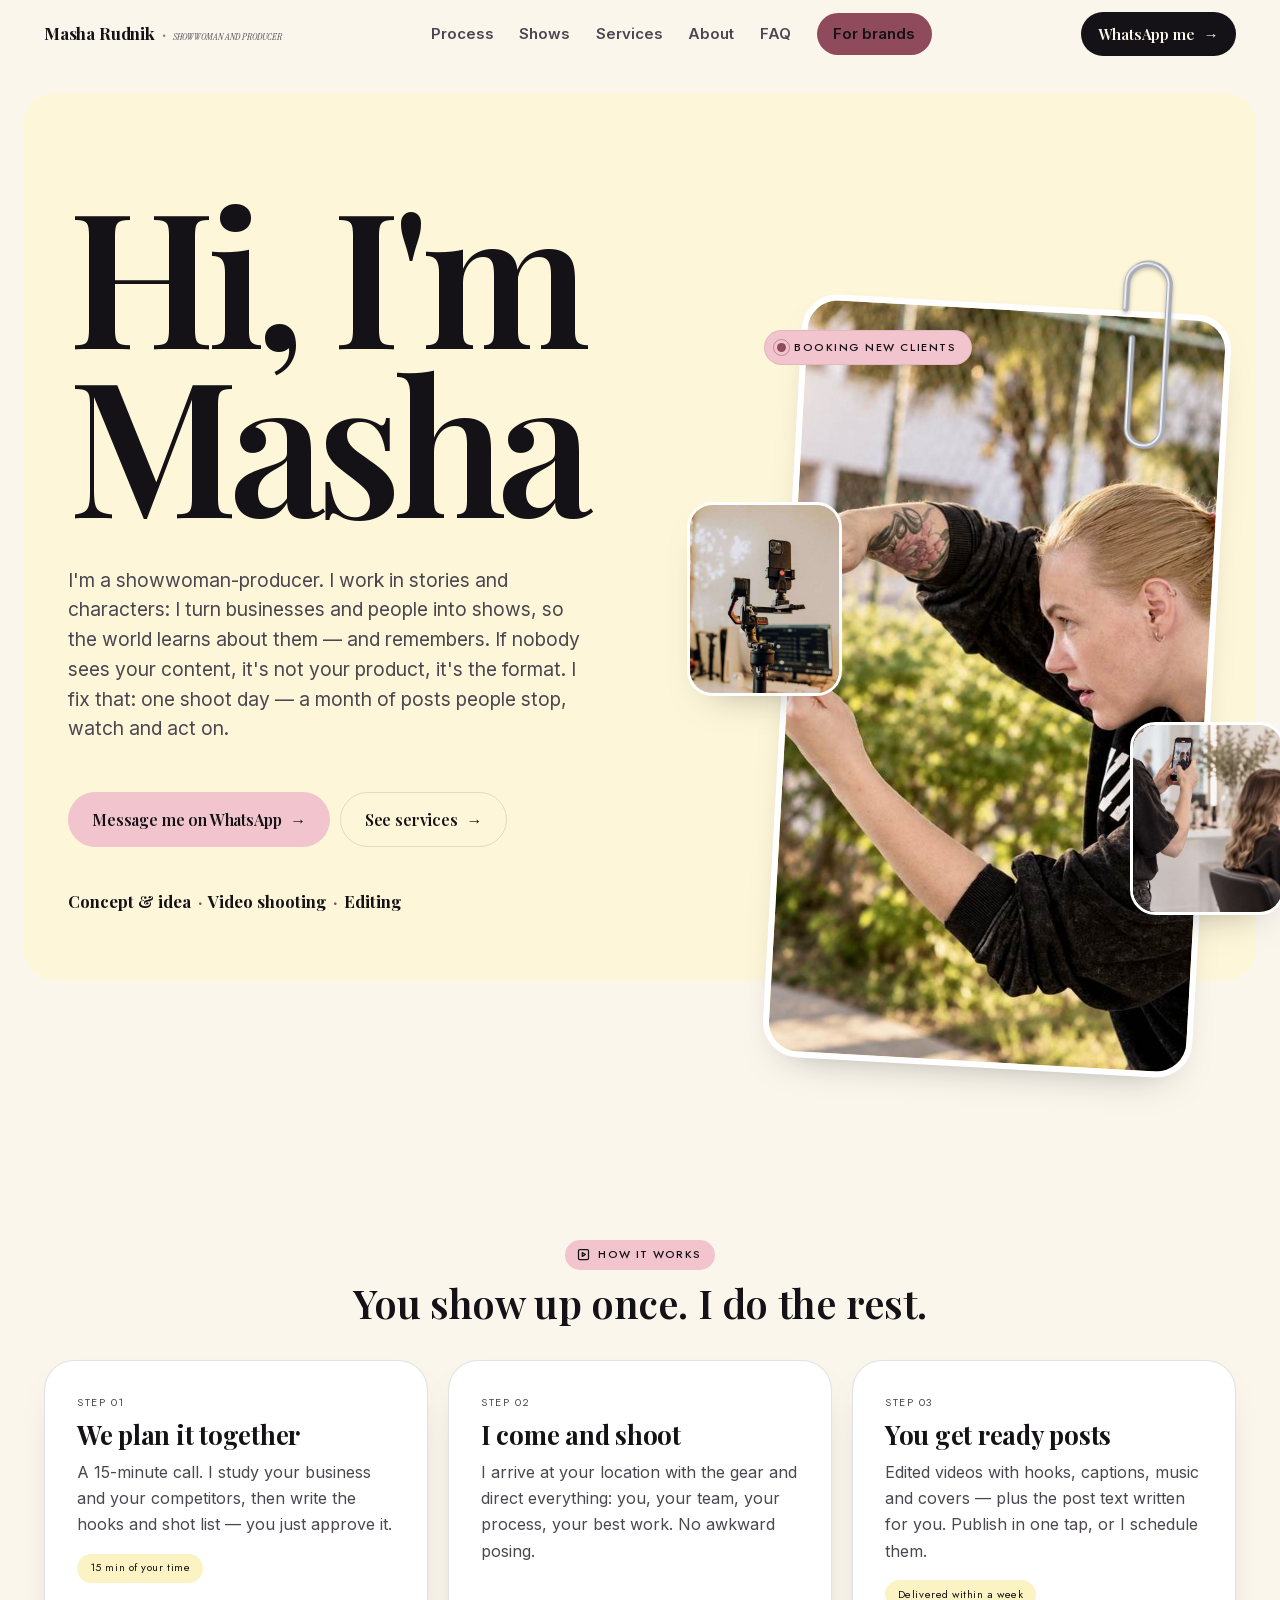
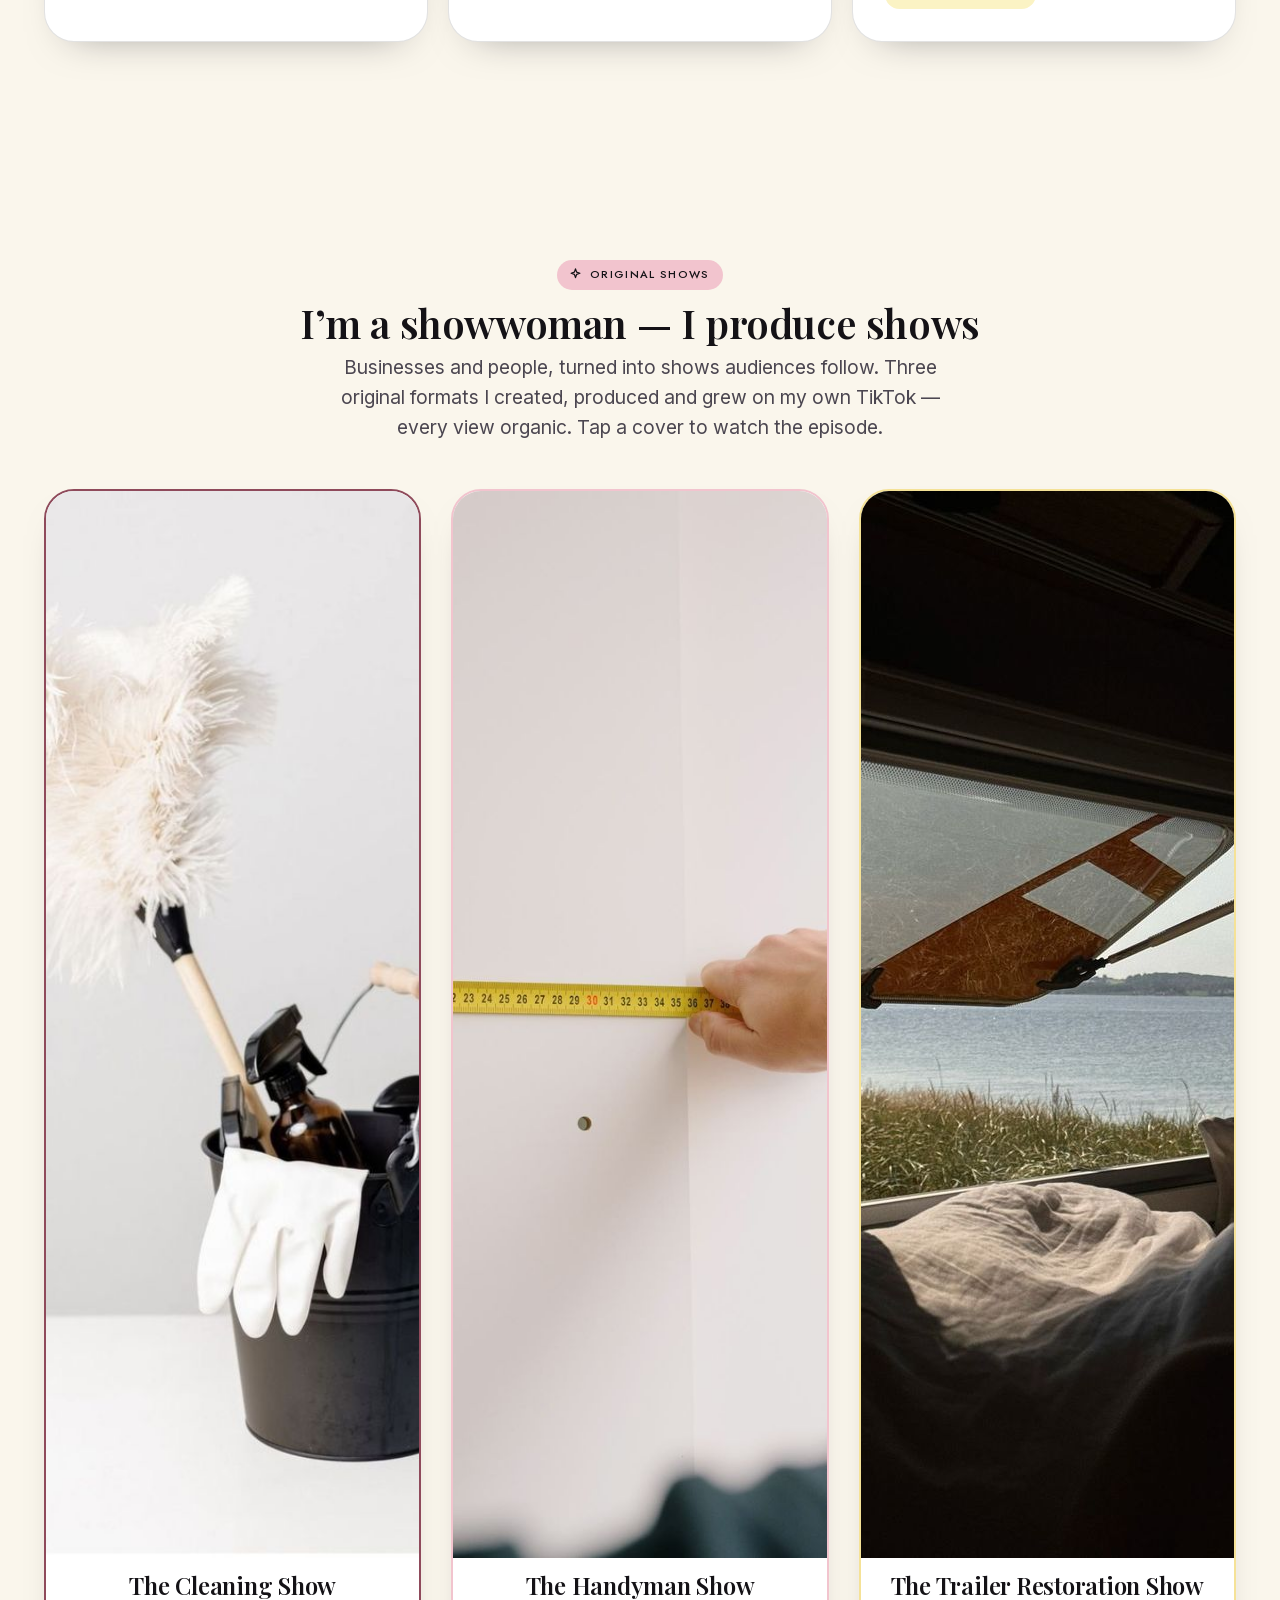
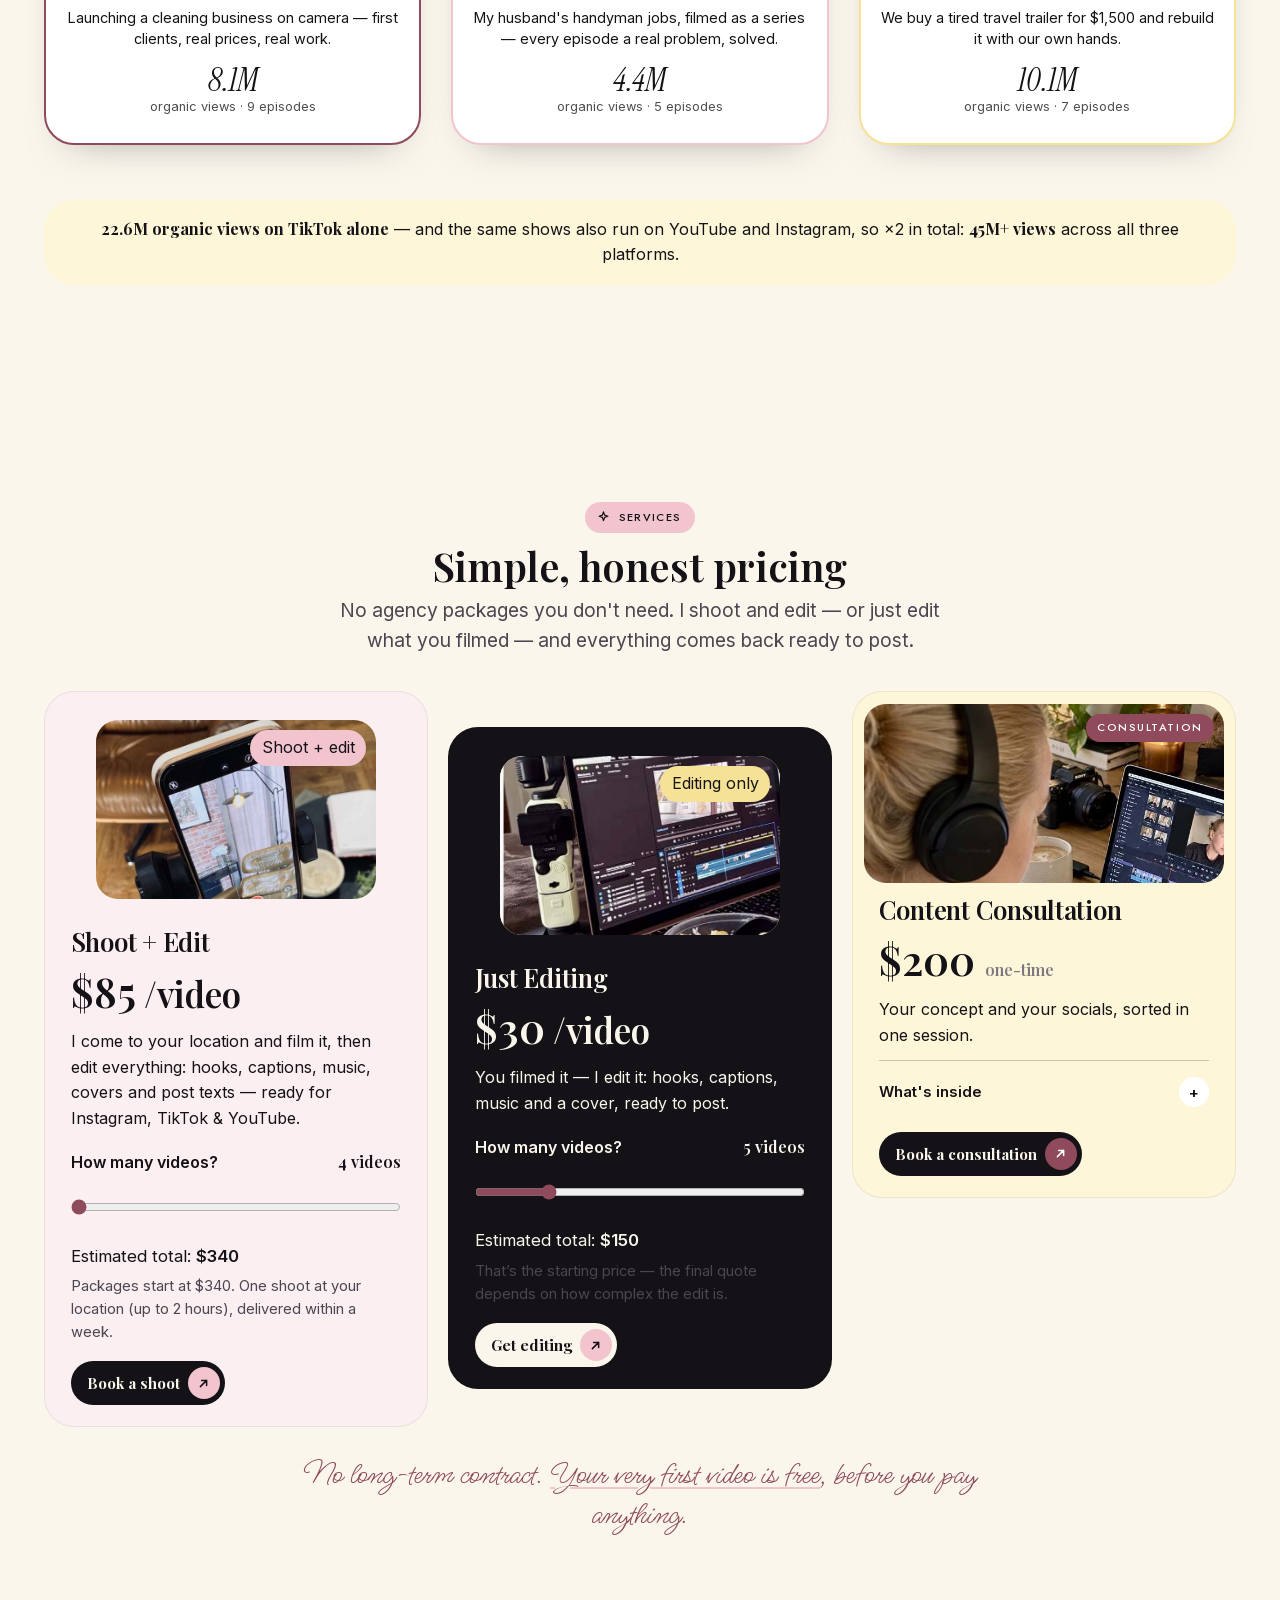
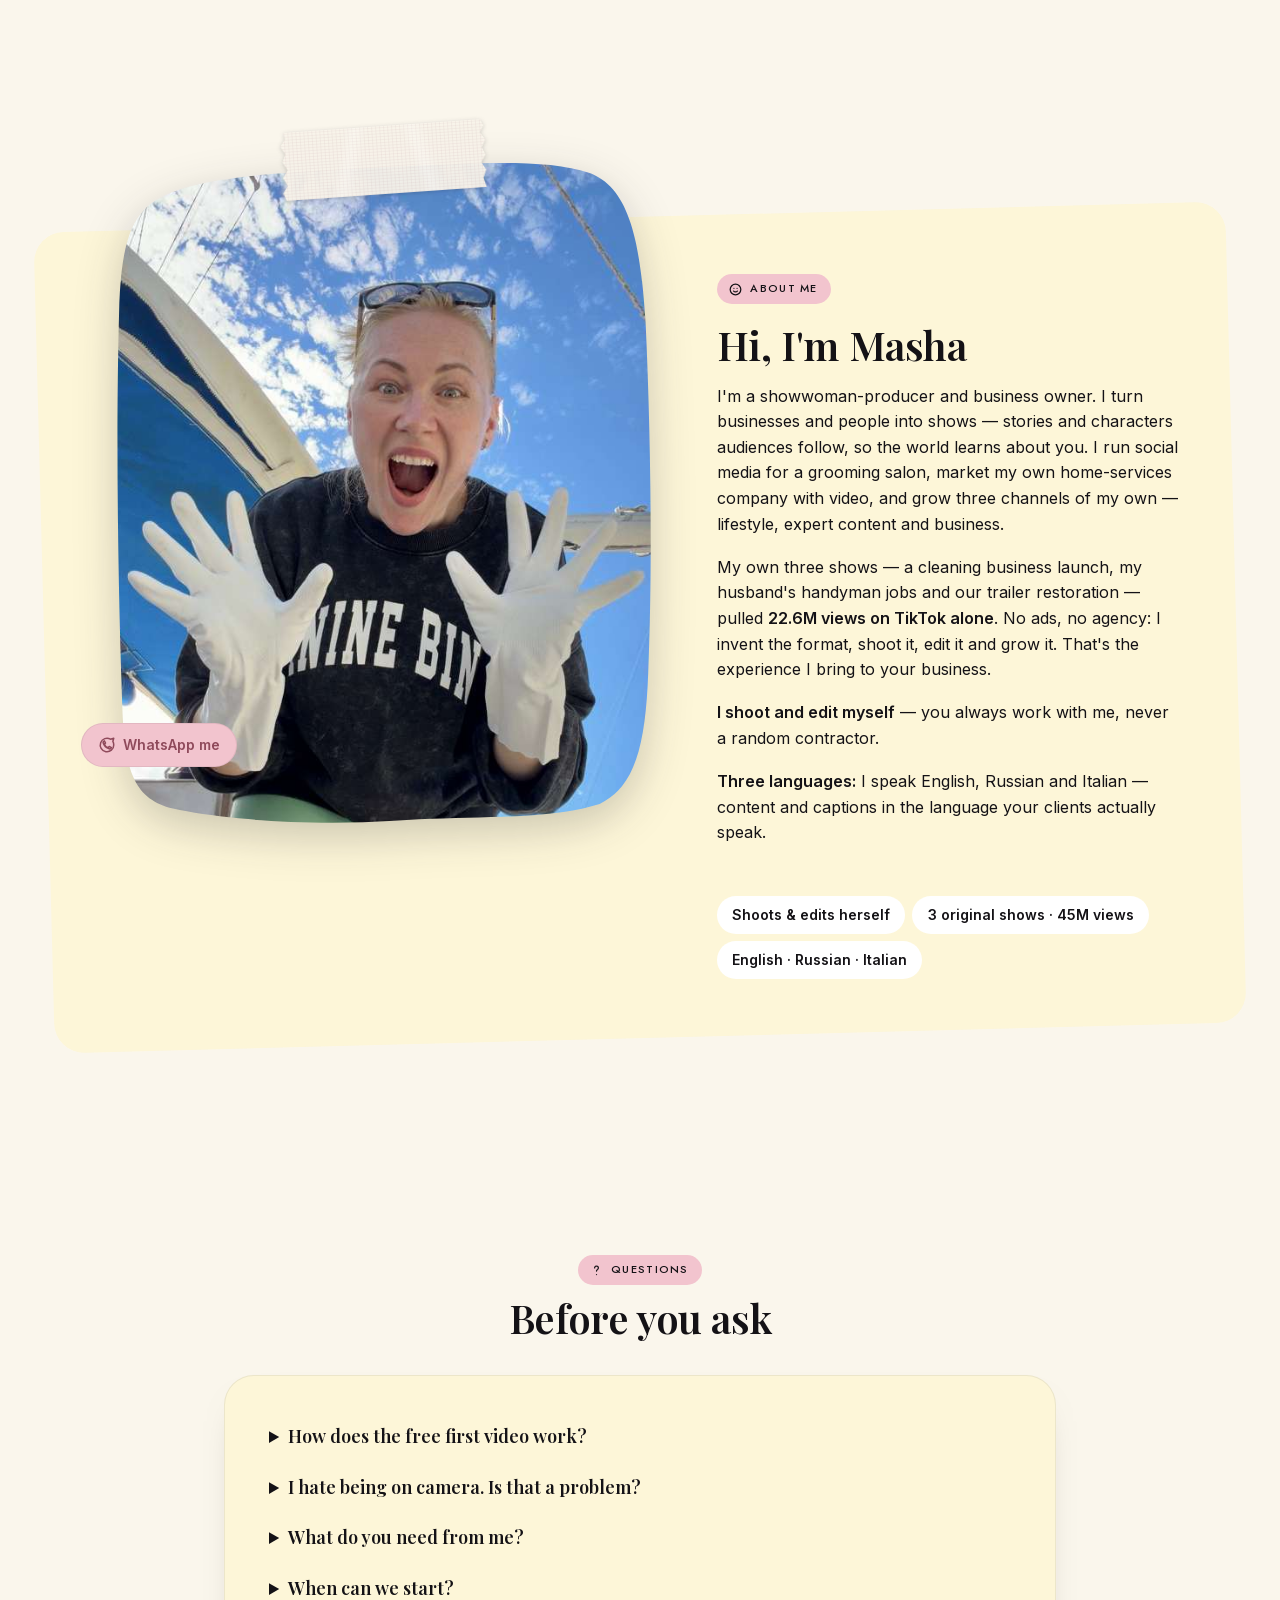
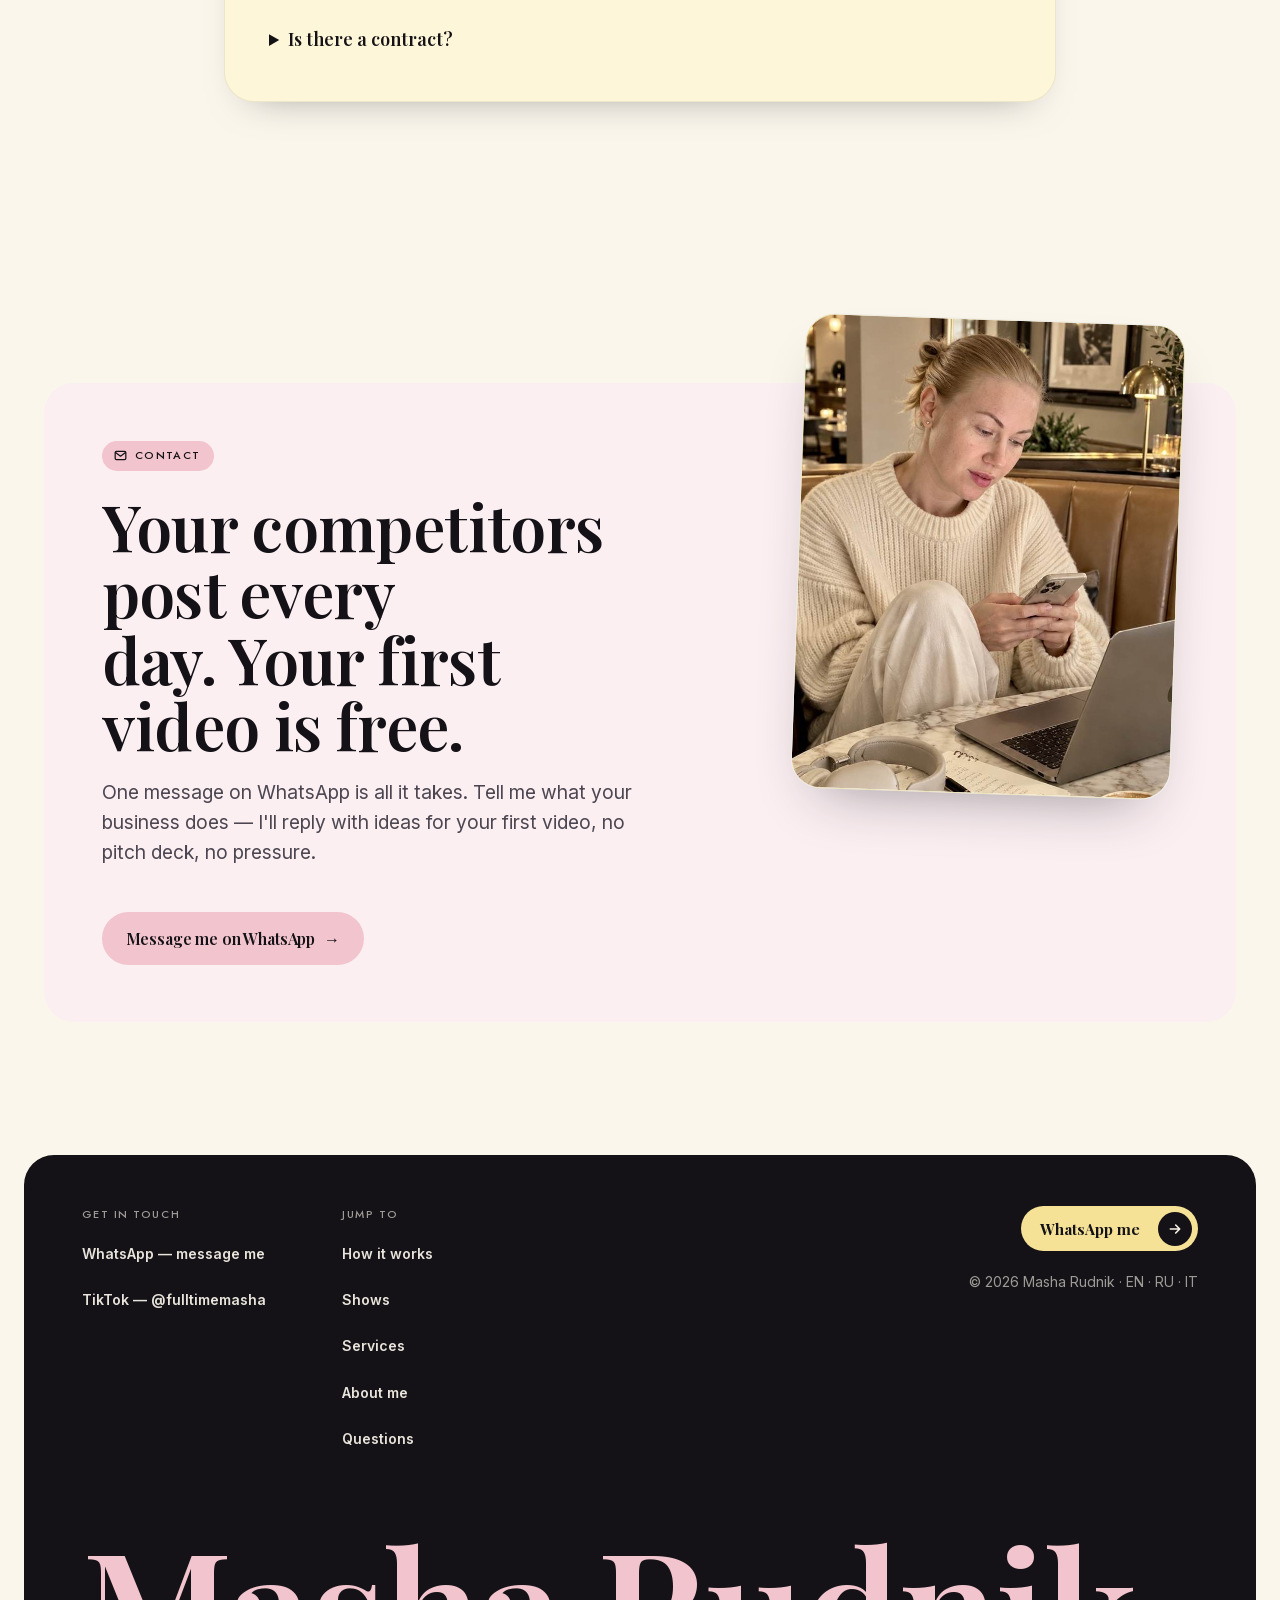
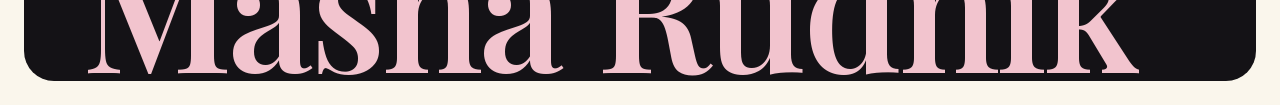
==== commit 1b84b857: "Shows: replace SVG icons with video-still photos (cleaning kit, tape measure, trailer window view), " ====
--- a/index.html
+++ b/index.html
@@ -19,7 +19,7 @@
 <style>html,body{margin:0;padding:0;background:#FAF6EC}@media (prefers-color-scheme:dark){html,body{background:#141216}}</style>
 </head>
 <body>
-<div class="ugc-site" id="ugcSite" data-off="">  <header class="site-head" id="head"> <div class="wrap head-in"> <a class="wordmark" href="#top"> Masha Rudnik <span class="sep">·</span> <span class="role">Showwoman and producer</span> </a> <nav class="site-nav" id="site-nav" aria-label="Sections"> <a href="#process" data-nav="process">Process</a> <a href="#shows" data-nav="shows">Shows</a> <a href="#packages" data-nav="packages">Services</a> <a href="#about" data-nav="about">About</a> <a href="#faq" data-nav="faq">FAQ</a> <a class="nav-ugc" href="/branddeal">For brands</a> <a class="btn nav-brief" href="https://wa.me/19198506320" target="_blank" rel="noopener">WhatsApp me <span class="arw">→</span></a> </nav> <a class="btn btn-sm head-brief" href="https://wa.me/19198506320" target="_blank" rel="noopener">WhatsApp me <span class="arw">→</span></a> <button class="nav-toggle" type="button" aria-expanded="false" aria-controls="site-nav"><span class="nav-toggle-ic" aria-hidden="true"></span><span class="nav-toggle-label">Menu</span></button> </div> </header> <main id="top"> <section class="hero" data-section="hero"> <div class="hero-card"> <div class="wrap hero-grid"> <div class="hero-copy"> <h1>Hi, I'm Masha</h1> <p class="lead hero-sub">I'm a showwoman-producer. I work in stories and characters: I turn businesses and people into shows, so the world learns about them — and remembers. If nobody sees your content, it's not your product, it's the format. I fix that: one shoot day — a month of posts people stop, watch and act on.</p> <div class="hero-actions"> <a class="btn btn-pink" href="https://wa.me/19198506320" target="_blank" rel="noopener">Message me on WhatsApp <span class="arw">→</span></a> <a class="btn btn-ghost" href="#packages">See services <span class="arw">→</span></a> </div> <p class="hero-svc">Concept &amp; idea <span>&middot;</span> Video shooting <span>&middot;</span> Editing</p> </div> <div class="hero-stage"> <div class="slot"> <img class="slot-fill hero-portrait" src="/assets/img/miami-hero2.jpg" alt="Masha Rudnik filming content outdoors" width="907" height="1209"> </div> <div class="clip-layer" aria-hidden="true"> <svg class="clip" viewBox="4 0 46 170"><path d="M8 44V22a19 19 0 0 1 38 0v128a15.5 15.5 0 0 1-31 0V70"/><path class="clip-hi" d="M8 44V22a19 19 0 0 1 38 0v128a15.5 15.5 0 0 1-31 0V70"/></svg> </div> <img class="float-still still-1" src="/assets/img/miami-gear.jpg" alt="" aria-hidden="true"> <img class="float-still still-2" src="/assets/img/miami-salon.jpg" alt="" aria-hidden="true"> <div class="status-pill"> <span class="rec"></span> <span class="mono">Booking new clients</span> </div> </div> </div> </div> </section> <section class="sec" id="process" data-section="process"> <div class="wrap"> <div class="sec-head"> <p class="sec-tag"><svg aria-hidden="true" viewBox="0 0 24 24"><path d="M4 6a2 2 0 0 1 2-2h12a2 2 0 0 1 2 2v12a2 2 0 0 1-2 2H6a2 2 0 0 1-2-2z"/><path d="M10 9l5 3-5 3z"/></svg><span>How it works</span></p> <h2>You show up once. I do the rest.</h2> </div> <div class="steps"> <div class="step-card"> <p class="step-num">Step 01</p> <h3>We plan it together</h3> <p>A 15-minute call. I study your business and your competitors, then write the hooks and shot list — you just approve it.</p> <span class="step-time">15 min of your time</span> </div> <div class="step-card"> <p class="step-num">Step 02</p> <h3>I come and shoot</h3> <p>I arrive at your location with the gear and direct everything: you, your team, your process, your best work. No awkward posing.</p> </div> <div class="step-card"> <p class="step-num">Step 03</p> <h3>You get ready posts</h3> <p>Edited videos with hooks, captions, music and covers — plus the post text written for you. Publish in one tap, or I schedule them.</p> <span class="step-time">Delivered within a week</span> </div> </div> </div> </section> <section class="sec shows" id="shows" data-section="shows"> <div class="wrap"> <div class="sec-head"> <p class="sec-tag"><svg aria-hidden="true" viewBox="0 0 24 24"><path d="M12 3l1.8 5.2L19 10l-5.2 1.8L12 17l-1.8-5.2L5 10l5.2-1.8z"/></svg><span>Original shows</span></p> <h2>I&rsquo;m a showwoman &mdash; I produce shows</h2> <p class="lead">Businesses and people, turned into shows audiences follow. Three original formats I created, produced and grew on my own TikTok &mdash; every view organic. Tap a cover to watch the episode.</p> </div> <div class="shows-grid"> <article class="show-col sc-clean"> <a class="poster" href="https://www.tiktok.com/t/ZTyEYjw7U/" target="_blank" rel="noopener" aria-label="The Cleaning Show — watch the top episode on TikTok"> <span class="poster-icon" aria-hidden="true"><svg viewBox="0 0 24 24"><rect x="3.5" y="13" width="14" height="7" rx="2.2"/><path d="M7 16.5h.01M11 17.8h.01M14.5 16h.01"/><circle class="ic-accent" cx="8" cy="9" r="1.7"/><circle class="ic-accent" cx="13.2" cy="6.8" r="2.3"/><circle class="ic-accent" cx="18" cy="10" r="1.4"/></svg></span> <span class="poster-info"><span class="poster-name">The Cleaning Show</span><span class="poster-sub">Launching a cleaning business on camera — first clients, real prices, real work.</span> <span class="poster-foot"><span class="poster-views">8.1M</span><span class="poster-meta">organic views · 9 episodes</span></span></span> </a> </article> <article class="show-col sc-handy"> <a class="poster" href="https://www.tiktok.com/t/ZTyEYJt6d/" target="_blank" rel="noopener" aria-label="The Handyman Show — watch the top episode on TikTok"> <span class="poster-icon" aria-hidden="true"><svg viewBox="0 0 24 24"><path d="M14.7 6.3a1 1 0 0 0 0 1.4l1.6 1.6a1 1 0 0 0 1.4 0l3.77-3.77a6 6 0 0 1-7.94 7.94l-6.91 6.91a2.12 2.12 0 0 1-3-3l6.91-6.91a6 6 0 0 1 7.94-7.94l-3.76 3.76z"/><path class="ic-accent" d="M18.6 16.2l1.7 1v2l-1.7 1-1.7-1v-2z"/></svg></span> <span class="poster-info"><span class="poster-name">The Handyman Show</span><span class="poster-sub">My husband's handyman jobs, filmed as a series — every episode a real problem, solved.</span> <span class="poster-foot"><span class="poster-views">4.4M</span><span class="poster-meta">organic views · 5 episodes</span></span></span> </a> </article> <article class="show-col sc-trailer"> <a class="poster" href="https://www.tiktok.com/t/ZTyEY9A32/" target="_blank" rel="noopener" aria-label="The Trailer Restoration Show — watch the top episode on TikTok"> <span class="poster-icon" aria-hidden="true"><svg viewBox="0 0 24 24"><rect x="2.8" y="6.8" width="15.2" height="9.7" rx="2.4"/><rect class="ic-accent" x="5.6" y="9.6" width="4.2" height="3.2" rx="0.9"/><path d="M13.6 9.6v6.9"/><path d="M12.7 13h.01"/><circle cx="9.6" cy="18.5" r="1.9"/><path d="M18 13.8l3.4 3"/><path d="M2.5 20.4h19"/></svg></span> <span class="poster-info"><span class="poster-name">The Trailer Restoration Show</span><span class="poster-sub">We buy a tired travel trailer for $1,500 and rebuild it with our own hands.</span> <span class="poster-foot"><span class="poster-views">10.1M</span><span class="poster-meta">organic views · 7 episodes</span></span></span> </a> </article> </div> <p class="shows-strip"><strong>22.6M organic views on TikTok alone</strong> — and the same shows also run on YouTube and Instagram, so ×2 in total: <strong>45M+ views</strong> across all three platforms.</p> </div> </section> <section class="sec" id="packages" data-section="packages"> <div class="wrap"> <div class="sec-head"> <p class="sec-tag"><svg aria-hidden="true" viewBox="0 0 24 24"><path d="M12 3l1.8 5.2L19 10l-5.2 1.8L12 17l-1.8-5.2L5 10l5.2-1.8z"/></svg><span>Services</span></p> <h2>Simple, honest pricing</h2> <p class="lead">No agency packages you don't need. I shoot and edit — or just edit what you filmed — and everything comes back ready to post.</p> </div> <div class="offers"> <article class="offer"> <figure class="offer-img"> <img src="/assets/img/miami-tripod.jpg" alt="" width="675" height="1200" loading="lazy"> <span class="offer-tag">Shoot + edit</span> </figure> <h3 class="offer-name">Shoot + Edit</h3> <p class="pkg-price">$85<small> /video</small></p> <p class="offer-lead">I come to your location and film it, then edit everything: hooks, captions, music, covers and post texts — ready for Instagram, TikTok &amp; YouTube.</p> <div class="calc"> <label class="calc-label" for="shootCount">How many videos?<span class="calc-count" id="shootCountOut">4 videos</span></label> <input class="calc-range" id="shootCount" type="range" min="4" max="20" step="1" value="4" aria-label="Number of videos"> <p class="calc-total">Estimated total: <strong id="shootTotal">$340</strong></p> <p class="calc-note">Packages start at $340. One shoot at your location (up to 2 hours), delivered within a week.</p> </div> <div class="offer-foot"> <a class="offer-cta" id="shootCta" href="https://wa.me/19198506320?text=Hi%20Masha!%20I%20want%20a%20shoot%20%2B%20edit%20package%20for%204%20videos." target="_blank" rel="noopener">Book a shoot <span class="offer-cta-ic"><svg width="14" height="14" viewBox="0 0 24 24" fill="none" stroke="currentColor" stroke-width="2.4" stroke-linecap="round" stroke-linejoin="round" aria-hidden="true"><path d="M7 17L17 7M9 7h8v8"/></svg></span></a> </div> </article> <article class="offer reveal"> <figure class="offer-img"> <img src="/assets/img/miami-editing.jpg" alt="" width="954" height="1516" loading="lazy"> <span class="offer-tag">Editing only</span> </figure> <h3 class="offer-name">Just Editing</h3> <p class="pkg-price">$30<small> /video</small></p> <p class="offer-lead">You filmed it — I edit it: hooks, captions, music and a cover, ready to post.</p> <div class="calc"> <label class="calc-label" for="editCount">How many videos?<span class="calc-count" id="editCountOut">5 videos</span></label> <input class="calc-range" id="editCount" type="range" min="1" max="20" step="1" value="5" aria-label="Number of videos"> <p class="calc-total">Estimated total: <strong id="editTotal">$150</strong></p> <p class="calc-note">That&rsquo;s the starting price — the final quote depends on how complex the edit is.</p> </div> <div class="offer-foot"> <a class="offer-cta" id="editCta" href="https://wa.me/19198506320?text=Hi%20Masha!%20I%20need%20editing%20for%205%20videos." target="_blank" rel="noopener">Get editing <span class="offer-cta-ic"><svg width="14" height="14" viewBox="0 0 24 24" fill="none" stroke="currentColor" stroke-width="2.4" stroke-linecap="round" stroke-linejoin="round" aria-hidden="true"><path d="M7 17L17 7M9 7h8v8"/></svg></span></a> </div> </article> <article class="offer"> <div class="offer-img"> <img src="/assets/img/miami-edit.jpg" alt="" width="854" height="1105" loading="lazy"> <span class="offer-tag mono">Consultation</span> </div> <h3>Content Consultation</h3> <p class="pkg-price">$200 <span>one-time</span></p> <p>Your concept and your socials, sorted in one session.</p> <details class="disc"> <summary>What's inside <span class="plus">+</span></summary> <div class="spec"> <ul> <li>Your content concept — what makes your business watchable</li> <li>What to post: formats, hooks and a posting rhythm</li> <li>Profile tune-up: bio, highlights, pinned posts</li> <li>A written plan for your next 30 days</li> <li>Run it yourself — or hand the shooting to me</li> </ul> </div> </details> <div class="offer-foot"> <a class="offer-cta" href="https://wa.me/19198506320?text=Hi%20Masha!%20I%27m%20interested%20in%20a%20content%20consultation." target="_blank" rel="noopener">Book a consultation <span class="offer-cta-ic" aria-hidden="true"><svg viewBox="0 0 24 24"><path d="M7 17L17 7M9 7h8v8"/></svg></span></a> </div> </article> </div> <p class="pkg-note">No long-term contract. <strong>Your very first video is free</strong>, before you pay anything.</p> </div> </section> <script> (function(){var r=document.getElementById('editCount');if(!r)return;var out=document.getElementById('editCountOut'),tot=document.getElementById('editTotal'),cta=document.getElementById('editCta');function upd(){var n=parseInt(r.value,10);out.textContent=n+(n===1?' video':' videos');tot.textContent='$'+(n*30);cta.href='https://wa.me/19198506320?text='+encodeURIComponent('Hi Masha! I need editing for '+n+(n===1?' video.':' videos.'));}r.addEventListener('input',upd);upd();})(); </script> <script> (function(){var r=document.getElementById('shootCount');if(!r)return;var out=document.getElementById('shootCountOut'),tot=document.getElementById('shootTotal'),cta=document.getElementById('shootCta');function upd(){var n=parseInt(r.value,10);out.textContent=n+' videos';tot.textContent='$'+(n*85);cta.href='https://wa.me/19198506320?text='+encodeURIComponent('Hi Masha! I want a shoot + edit package for '+n+' videos.');}r.addEventListener('input',upd);upd();})(); </script> <section class="sec about" id="about" data-section="about"> <div class="wrap"> <div class="about-card about-grid"> <div class="portrait-wrap"> <div class="portrait-cut"> <div class="portrait"> <img src="/assets/img/miami-about-boat.jpg" alt="Masha Rudnik on her sailboat" width="1320" height="1973" loading="lazy"> </div> </div> <span class="tape" aria-hidden="true"></span> <svg width="0" height="0" aria-hidden="true" focusable="false" style="position:absolute"> <clipPath id="cut-shape" clipPathUnits="objectBoundingBox"> <path d="M.07.075C.14.035.3.03.5.022.66.016.8.008.88.03.95.05.975.12.985.25.995.42.998.62.99.77.985.88.965.94.9.965.8.99.66.982.52.99.36.998.2.988.11.972.04.958.02.92.016.82.008.64.004.42.01.24.013.14.03.1.07.075Z"/> </clipPath> </svg> <a class="pin pin-handle" href="https://wa.me/19198506320" target="_blank" rel="noopener"><svg viewBox="0 0 24 24" aria-hidden="true" fill="none" stroke="currentColor" stroke-width="2" stroke-linecap="round" stroke-linejoin="round"><path d="M21 12a9 9 0 1 1-4.4-7.7L21 3l-1.2 4.3c.8 1.4 1.2 3 1.2 4.7z"/><path d="M8.5 10.5c.5 2 3 4.5 5 5l1.5-1.5 3 1.5c-.5 1.5-1.5 2-3 1.5C11 16 8 13 7 9.5 6.5 8 7 7 8.5 6.5l1.5 3z"/></svg>WhatsApp me</a> </div> <div class="about-body"> <p class="sec-tag"><svg aria-hidden="true" viewBox="0 0 24 24"><circle cx="12" cy="12" r="8.5"/><path d="M9 14.5a4 4 0 0 0 6 0M9.5 10h0M14.5 10h0"/></svg><span>About me</span></p> <h2>Hi, I'm Masha</h2> <p>I'm a showwoman-producer and business owner. I turn businesses and people into shows — stories and characters audiences follow, so the world learns about you. I run social media for a grooming salon, market my own home-services company with video, and grow three channels of my own — lifestyle, expert content and business.</p> <p>My own three shows — a cleaning business launch, my husband's handyman jobs and our trailer restoration — pulled <strong>22.6M views on TikTok alone</strong>. No ads, no agency: I invent the format, shoot it, edit it and grow it. That's the experience I bring to your business.</p> <p><strong>I shoot and edit myself</strong> — you always work with me, never a random contractor.</p> <p><strong>Three languages:</strong> I speak English, Russian and Italian — content and captions in the language your clients actually speak.</p> <div class="facts"> <span class="chip">Shoots &amp; edits herself</span> <span class="chip">3 original shows · 45M views</span> <span class="chip">English · Russian · Italian</span> </div> </div> </div> </div> </section> <section class="sec" id="faq" data-section="faq"> <div class="wrap"> <div class="sec-head"> <p class="sec-tag"><svg aria-hidden="true" viewBox="0 0 24 24"><path d="M9 9.5a3 3 0 1 1 4.6 2.5c-1 .6-1.6 1.2-1.6 2.5"/><path d="M12 20h0"/></svg><span>Questions</span></p> <h2>Before you ask</h2> </div> <div class="faq-card"> <details class="faq-item"> <summary>How does the free first video work?</summary> <div class="faq-a"><p>Message me on WhatsApp and tell me about your business. We shoot one video together — you see the real quality and style before paying a cent. If you love it, we pick a package. If not, you keep the video anyway.</p></div> </details> <details class="faq-item"> <summary>I hate being on camera. Is that a problem?</summary> <div class="faq-a"><p>No. Most of my clients felt the same. I direct everything and we can build videos around your work, your space and your results — your face is optional, your business is the star.</p></div> </details> <details class="faq-item"> <summary>What do you need from me?</summary> <div class="faq-a"><p>About 2 hours once a month and access to your location. Ideas, scripts, shooting, editing, captions and post texts are all on me.</p></div> </details> <details class="faq-item"> <summary>When can we start?</summary> <div class="faq-a"><p>Onboarding calls and content planning start right away. Message me on WhatsApp and we'll set up your first shoot.</p></div> </details> <details class="faq-item"> <summary>Is there a contract?</summary> <div class="faq-a"><p>No long-term contract. Stay because it works, not because you're locked in.</p></div> </details> </div> </div> </section> <section class="sec contact" id="contact" data-section="contact"> <div class="wrap"> <div class="contact-card contact-grid"> <div class="contact-copy"> <p class="sec-tag"><svg aria-hidden="true" viewBox="0 0 24 24"><rect x="3.5" y="5.5" width="17" height="13" rx="2"/><path d="M4 7l8 6 8-6"/></svg><span>Contact</span></p> <h2>Your competitors post every day. Your first video is free.</h2> <p class="lead">One message on WhatsApp is all it takes. Tell me what your business does — I'll reply with ideas for your first video, no pitch deck, no pressure.</p> <div class="hero-actions"> <a class="btn btn-pink" href="https://wa.me/19198506320" target="_blank" rel="noopener">Message me on WhatsApp <span class="arw">→</span></a> </div> </div> <div class="contact-shot"> <div class="frame"> <img src="/assets/img/miami-cafe.jpg" alt="Masha Rudnik with her phone and laptop" width="832" height="1040" loading="lazy"> </div> </div> </div> </div> </section> </main> <footer class="foot" data-section="footer"> <div class="foot-card"> <div class="foot-top"> <div class="foot-cols"> <div class="foot-col"> <p class="mono">Get in touch</p> <a class="foot-link" href="https://wa.me/19198506320" target="_blank" rel="noopener">WhatsApp — message me</a> <a class="foot-link" href="https://www.tiktok.com/@fulltimemasha" target="_blank" rel="noopener">TikTok — @fulltimemasha</a> </div> <div class="foot-col"> <p class="mono">Jump to</p> <a class="foot-link" href="#process">How it works</a> <a class="foot-link" href="#shows">Shows</a> <a class="foot-link" href="#packages">Services</a> <a class="foot-link" href="#about">About me</a> <a class="foot-link" href="#faq">Questions</a> </div> </div> <div class="foot-side"> <div class="foot-actions"> <a class="foot-pill foot-pill-brief" href="https://wa.me/19198506320" target="_blank" rel="noopener">WhatsApp me <span class="foot-pill-ic" aria-hidden="true"><svg viewBox="0 0 24 24"><path d="M5 12h13M13 6l6 6-6 6"/></svg></span></a> </div> <p class="foot-legal"><span>© 2026 Masha Rudnik · EN · RU · IT</span></p> </div> </div> <p class="foot-name">Masha Rudnik</p> </div> </footer> </div>
+<div class="ugc-site" id="ugcSite" data-off="">  <header class="site-head" id="head"> <div class="wrap head-in"> <a class="wordmark" href="#top"> Masha Rudnik <span class="sep">·</span> <span class="role">Showwoman and producer</span> </a> <nav class="site-nav" id="site-nav" aria-label="Sections"> <a href="#process" data-nav="process">Process</a> <a href="#shows" data-nav="shows">Shows</a> <a href="#packages" data-nav="packages">Services</a> <a href="#about" data-nav="about">About</a> <a href="#faq" data-nav="faq">FAQ</a> <a class="nav-ugc" href="/branddeal">For brands</a> <a class="btn nav-brief" href="https://wa.me/19198506320" target="_blank" rel="noopener">WhatsApp me <span class="arw">→</span></a> </nav> <a class="btn btn-sm head-brief" href="https://wa.me/19198506320" target="_blank" rel="noopener">WhatsApp me <span class="arw">→</span></a> <button class="nav-toggle" type="button" aria-expanded="false" aria-controls="site-nav"><span class="nav-toggle-ic" aria-hidden="true"></span><span class="nav-toggle-label">Menu</span></button> </div> </header> <main id="top"> <section class="hero" data-section="hero"> <div class="hero-card"> <div class="wrap hero-grid"> <div class="hero-copy"> <h1>Hi, I'm Masha</h1> <p class="lead hero-sub">I'm a showwoman-producer. I work in stories and characters: I turn businesses and people into shows, so the world learns about them — and remembers. If nobody sees your content, it's not your product, it's the format. I fix that: one shoot day — a month of posts people stop, watch and act on.</p> <div class="hero-actions"> <a class="btn btn-pink" href="https://wa.me/19198506320" target="_blank" rel="noopener">Message me on WhatsApp <span class="arw">→</span></a> <a class="btn btn-ghost" href="#packages">See services <span class="arw">→</span></a> </div> <p class="hero-svc">Concept &amp; idea <span>&middot;</span> Video shooting <span>&middot;</span> Editing</p> </div> <div class="hero-stage"> <div class="slot"> <img class="slot-fill hero-portrait" src="/assets/img/miami-hero2.jpg" alt="Masha Rudnik filming content outdoors" width="907" height="1209"> </div> <div class="clip-layer" aria-hidden="true"> <svg class="clip" viewBox="4 0 46 170"><path d="M8 44V22a19 19 0 0 1 38 0v128a15.5 15.5 0 0 1-31 0V70"/><path class="clip-hi" d="M8 44V22a19 19 0 0 1 38 0v128a15.5 15.5 0 0 1-31 0V70"/></svg> </div> <img class="float-still still-1" src="/assets/img/miami-gear.jpg" alt="" aria-hidden="true"> <img class="float-still still-2" src="/assets/img/miami-salon.jpg" alt="" aria-hidden="true"> <div class="status-pill"> <span class="rec"></span> <span class="mono">Booking new clients</span> </div> </div> </div> </div> </section> <section class="sec" id="process" data-section="process"> <div class="wrap"> <div class="sec-head"> <p class="sec-tag"><svg aria-hidden="true" viewBox="0 0 24 24"><path d="M4 6a2 2 0 0 1 2-2h12a2 2 0 0 1 2 2v12a2 2 0 0 1-2 2H6a2 2 0 0 1-2-2z"/><path d="M10 9l5 3-5 3z"/></svg><span>How it works</span></p> <h2>You show up once. I do the rest.</h2> </div> <div class="steps"> <div class="step-card"> <p class="step-num">Step 01</p> <h3>We plan it together</h3> <p>A 15-minute call. I study your business and your competitors, then write the hooks and shot list — you just approve it.</p> <span class="step-time">15 min of your time</span> </div> <div class="step-card"> <p class="step-num">Step 02</p> <h3>I come and shoot</h3> <p>I arrive at your location with the gear and direct everything: you, your team, your process, your best work. No awkward posing.</p> </div> <div class="step-card"> <p class="step-num">Step 03</p> <h3>You get ready posts</h3> <p>Edited videos with hooks, captions, music and covers — plus the post text written for you. Publish in one tap, or I schedule them.</p> <span class="step-time">Delivered within a week</span> </div> </div> </div> </section> <section class="sec shows" id="shows" data-section="shows"> <div class="wrap"> <div class="sec-head"> <p class="sec-tag"><svg aria-hidden="true" viewBox="0 0 24 24"><path d="M12 3l1.8 5.2L19 10l-5.2 1.8L12 17l-1.8-5.2L5 10l5.2-1.8z"/></svg><span>Original shows</span></p> <h2>I&rsquo;m a showwoman &mdash; I produce shows</h2> <p class="lead">Businesses and people, turned into shows audiences follow. Three original formats I created, produced and grew on my own TikTok &mdash; every view organic. Tap a cover to watch the episode.</p> </div> <div class="shows-grid"> <article class="show-col sc-clean"> <a class="poster" href="https://www.tiktok.com/t/ZTyEYjw7U/" target="_blank" rel="noopener" aria-label="The Cleaning Show — watch the top episode on TikTok"> <img class="poster-photo" src="/assets/img/show-cleaning.jpg" alt="The Cleaning Show — still from the show: a bucket with cleaning supplies" width="800" height="1067" loading="lazy"> <span class="poster-info"><span class="poster-name">The Cleaning Show</span><span class="poster-sub">Launching a cleaning business on camera — first clients, real prices, real work.</span> <span class="poster-foot"><span class="poster-views">8.1M</span><span class="poster-meta">organic views · 9 episodes</span></span></span> </a> </article> <article class="show-col sc-handy"> <a class="poster" href="https://www.tiktok.com/t/ZTyEYJt6d/" target="_blank" rel="noopener" aria-label="The Handyman Show — watch the top episode on TikTok"> <img class="poster-photo" src="/assets/img/show-handyman.jpg" alt="The Handyman Show — still from the show: measuring a wall with a tape measure" width="800" height="1067" loading="lazy"> <span class="poster-info"><span class="poster-name">The Handyman Show</span><span class="poster-sub">My husband's handyman jobs, filmed as a series — every episode a real problem, solved.</span> <span class="poster-foot"><span class="poster-views">4.4M</span><span class="poster-meta">organic views · 5 episodes</span></span></span> </a> </article> <article class="show-col sc-trailer"> <a class="poster" href="https://www.tiktok.com/t/ZTyEY9A32/" target="_blank" rel="noopener" aria-label="The Trailer Restoration Show — watch the top episode on TikTok"> <img class="poster-photo" src="/assets/img/show-trailer.jpg" alt="The Trailer Restoration Show — still from the show: the view of the water from the trailer window" width="800" height="1067" loading="lazy"> <span class="poster-info"><span class="poster-name">The Trailer Restoration Show</span><span class="poster-sub">We buy a tired travel trailer for $1,500 and rebuild it with our own hands.</span> <span class="poster-foot"><span class="poster-views">10.1M</span><span class="poster-meta">organic views · 7 episodes</span></span></span> </a> </article> </div> <p class="shows-strip"><strong>22.6M organic views on TikTok alone</strong> — and the same shows also run on YouTube and Instagram, so ×2 in total: <strong>45M+ views</strong> across all three platforms.</p> </div> </section> <section class="sec" id="packages" data-section="packages"> <div class="wrap"> <div class="sec-head"> <p class="sec-tag"><svg aria-hidden="true" viewBox="0 0 24 24"><path d="M12 3l1.8 5.2L19 10l-5.2 1.8L12 17l-1.8-5.2L5 10l5.2-1.8z"/></svg><span>Services</span></p> <h2>Simple, honest pricing</h2> <p class="lead">No agency packages you don't need. I shoot and edit — or just edit what you filmed — and everything comes back ready to post.</p> </div> <div class="offers"> <article class="offer"> <figure class="offer-img"> <img src="/assets/img/miami-tripod.jpg" alt="" width="675" height="1200" loading="lazy"> <span class="offer-tag">Shoot + edit</span> </figure> <h3 class="offer-name">Shoot + Edit</h3> <p class="pkg-price">$85<small> /video</small></p> <p class="offer-lead">I come to your location and film it, then edit everything: hooks, captions, music, covers and post texts — ready for Instagram, TikTok &amp; YouTube.</p> <div class="calc"> <label class="calc-label" for="shootCount">How many videos?<span class="calc-count" id="shootCountOut">4 videos</span></label> <input class="calc-range" id="shootCount" type="range" min="4" max="20" step="1" value="4" aria-label="Number of videos"> <p class="calc-total">Estimated total: <strong id="shootTotal">$340</strong></p> <p class="calc-note">Packages start at $340. One shoot at your location (up to 2 hours), delivered within a week.</p> </div> <div class="offer-foot"> <a class="offer-cta" id="shootCta" href="https://wa.me/19198506320?text=Hi%20Masha!%20I%20want%20a%20shoot%20%2B%20edit%20package%20for%204%20videos." target="_blank" rel="noopener">Book a shoot <span class="offer-cta-ic"><svg width="14" height="14" viewBox="0 0 24 24" fill="none" stroke="currentColor" stroke-width="2.4" stroke-linecap="round" stroke-linejoin="round" aria-hidden="true"><path d="M7 17L17 7M9 7h8v8"/></svg></span></a> </div> </article> <article class="offer reveal"> <figure class="offer-img"> <img src="/assets/img/miami-editing.jpg" alt="" width="954" height="1516" loading="lazy"> <span class="offer-tag">Editing only</span> </figure> <h3 class="offer-name">Just Editing</h3> <p class="pkg-price">$30<small> /video</small></p> <p class="offer-lead">You filmed it — I edit it: hooks, captions, music and a cover, ready to post.</p> <div class="calc"> <label class="calc-label" for="editCount">How many videos?<span class="calc-count" id="editCountOut">5 videos</span></label> <input class="calc-range" id="editCount" type="range" min="1" max="20" step="1" value="5" aria-label="Number of videos"> <p class="calc-total">Estimated total: <strong id="editTotal">$150</strong></p> <p class="calc-note">That&rsquo;s the starting price — the final quote depends on how complex the edit is.</p> </div> <div class="offer-foot"> <a class="offer-cta" id="editCta" href="https://wa.me/19198506320?text=Hi%20Masha!%20I%20need%20editing%20for%205%20videos." target="_blank" rel="noopener">Get editing <span class="offer-cta-ic"><svg width="14" height="14" viewBox="0 0 24 24" fill="none" stroke="currentColor" stroke-width="2.4" stroke-linecap="round" stroke-linejoin="round" aria-hidden="true"><path d="M7 17L17 7M9 7h8v8"/></svg></span></a> </div> </article> <article class="offer"> <div class="offer-img"> <img src="/assets/img/miami-edit.jpg" alt="" width="854" height="1105" loading="lazy"> <span class="offer-tag mono">Consultation</span> </div> <h3>Content Consultation</h3> <p class="pkg-price">$200 <span>one-time</span></p> <p>Your concept and your socials, sorted in one session.</p> <details class="disc"> <summary>What's inside <span class="plus">+</span></summary> <div class="spec"> <ul> <li>Your content concept — what makes your business watchable</li> <li>What to post: formats, hooks and a posting rhythm</li> <li>Profile tune-up: bio, highlights, pinned posts</li> <li>A written plan for your next 30 days</li> <li>Run it yourself — or hand the shooting to me</li> </ul> </div> </details> <div class="offer-foot"> <a class="offer-cta" href="https://wa.me/19198506320?text=Hi%20Masha!%20I%27m%20interested%20in%20a%20content%20consultation." target="_blank" rel="noopener">Book a consultation <span class="offer-cta-ic" aria-hidden="true"><svg viewBox="0 0 24 24"><path d="M7 17L17 7M9 7h8v8"/></svg></span></a> </div> </article> </div> <p class="pkg-note">No long-term contract. <strong>Your very first video is free</strong>, before you pay anything.</p> </div> </section> <script> (function(){var r=document.getElementById('editCount');if(!r)return;var out=document.getElementById('editCountOut'),tot=document.getElementById('editTotal'),cta=document.getElementById('editCta');function upd(){var n=parseInt(r.value,10);out.textContent=n+(n===1?' video':' videos');tot.textContent='$'+(n*30);cta.href='https://wa.me/19198506320?text='+encodeURIComponent('Hi Masha! I need editing for '+n+(n===1?' video.':' videos.'));}r.addEventListener('input',upd);upd();})(); </script> <script> (function(){var r=document.getElementById('shootCount');if(!r)return;var out=document.getElementById('shootCountOut'),tot=document.getElementById('shootTotal'),cta=document.getElementById('shootCta');function upd(){var n=parseInt(r.value,10);out.textContent=n+' videos';tot.textContent='$'+(n*85);cta.href='https://wa.me/19198506320?text='+encodeURIComponent('Hi Masha! I want a shoot + edit package for '+n+' videos.');}r.addEventListener('input',upd);upd();})(); </script> <section class="sec about" id="about" data-section="about"> <div class="wrap"> <div class="about-card about-grid"> <div class="portrait-wrap"> <div class="portrait-cut"> <div class="portrait"> <img src="/assets/img/miami-about-boat.jpg" alt="Masha Rudnik on her sailboat" width="1320" height="1973" loading="lazy"> </div> </div> <span class="tape" aria-hidden="true"></span> <svg width="0" height="0" aria-hidden="true" focusable="false" style="position:absolute"> <clipPath id="cut-shape" clipPathUnits="objectBoundingBox"> <path d="M.07.075C.14.035.3.03.5.022.66.016.8.008.88.03.95.05.975.12.985.25.995.42.998.62.99.77.985.88.965.94.9.965.8.99.66.982.52.99.36.998.2.988.11.972.04.958.02.92.016.82.008.64.004.42.01.24.013.14.03.1.07.075Z"/> </clipPath> </svg> <a class="pin pin-handle" href="https://wa.me/19198506320" target="_blank" rel="noopener"><svg viewBox="0 0 24 24" aria-hidden="true" fill="none" stroke="currentColor" stroke-width="2" stroke-linecap="round" stroke-linejoin="round"><path d="M21 12a9 9 0 1 1-4.4-7.7L21 3l-1.2 4.3c.8 1.4 1.2 3 1.2 4.7z"/><path d="M8.5 10.5c.5 2 3 4.5 5 5l1.5-1.5 3 1.5c-.5 1.5-1.5 2-3 1.5C11 16 8 13 7 9.5 6.5 8 7 7 8.5 6.5l1.5 3z"/></svg>WhatsApp me</a> </div> <div class="about-body"> <p class="sec-tag"><svg aria-hidden="true" viewBox="0 0 24 24"><circle cx="12" cy="12" r="8.5"/><path d="M9 14.5a4 4 0 0 0 6 0M9.5 10h0M14.5 10h0"/></svg><span>About me</span></p> <h2>Hi, I'm Masha</h2> <p>I'm a showwoman-producer and business owner. I turn businesses and people into shows — stories and characters audiences follow, so the world learns about you. I run social media for a grooming salon, market my own home-services company with video, and grow three channels of my own — lifestyle, expert content and business.</p> <p>My own three shows — a cleaning business launch, my husband's handyman jobs and our trailer restoration — pulled <strong>22.6M views on TikTok alone</strong>. No ads, no agency: I invent the format, shoot it, edit it and grow it. That's the experience I bring to your business.</p> <p><strong>I shoot and edit myself</strong> — you always work with me, never a random contractor.</p> <p><strong>Three languages:</strong> I speak English, Russian and Italian — content and captions in the language your clients actually speak.</p> <div class="facts"> <span class="chip">Shoots &amp; edits herself</span> <span class="chip">3 original shows · 45M views</span> <span class="chip">English · Russian · Italian</span> </div> </div> </div> </div> </section> <section class="sec" id="faq" data-section="faq"> <div class="wrap"> <div class="sec-head"> <p class="sec-tag"><svg aria-hidden="true" viewBox="0 0 24 24"><path d="M9 9.5a3 3 0 1 1 4.6 2.5c-1 .6-1.6 1.2-1.6 2.5"/><path d="M12 20h0"/></svg><span>Questions</span></p> <h2>Before you ask</h2> </div> <div class="faq-card"> <details class="faq-item"> <summary>How does the free first video work?</summary> <div class="faq-a"><p>Message me on WhatsApp and tell me about your business. We shoot one video together — you see the real quality and style before paying a cent. If you love it, we pick a package. If not, you keep the video anyway.</p></div> </details> <details class="faq-item"> <summary>I hate being on camera. Is that a problem?</summary> <div class="faq-a"><p>No. Most of my clients felt the same. I direct everything and we can build videos around your work, your space and your results — your face is optional, your business is the star.</p></div> </details> <details class="faq-item"> <summary>What do you need from me?</summary> <div class="faq-a"><p>About 2 hours once a month and access to your location. Ideas, scripts, shooting, editing, captions and post texts are all on me.</p></div> </details> <details class="faq-item"> <summary>When can we start?</summary> <div class="faq-a"><p>Onboarding calls and content planning start right away. Message me on WhatsApp and we'll set up your first shoot.</p></div> </details> <details class="faq-item"> <summary>Is there a contract?</summary> <div class="faq-a"><p>No long-term contract. Stay because it works, not because you're locked in.</p></div> </details> </div> </div> </section> <section class="sec contact" id="contact" data-section="contact"> <div class="wrap"> <div class="contact-card contact-grid"> <div class="contact-copy"> <p class="sec-tag"><svg aria-hidden="true" viewBox="0 0 24 24"><rect x="3.5" y="5.5" width="17" height="13" rx="2"/><path d="M4 7l8 6 8-6"/></svg><span>Contact</span></p> <h2>Your competitors post every day. Your first video is free.</h2> <p class="lead">One message on WhatsApp is all it takes. Tell me what your business does — I'll reply with ideas for your first video, no pitch deck, no pressure.</p> <div class="hero-actions"> <a class="btn btn-pink" href="https://wa.me/19198506320" target="_blank" rel="noopener">Message me on WhatsApp <span class="arw">→</span></a> </div> </div> <div class="contact-shot"> <div class="frame"> <img src="/assets/img/miami-cafe.jpg" alt="Masha Rudnik with her phone and laptop" width="832" height="1040" loading="lazy"> </div> </div> </div> </div> </section> </main> <footer class="foot" data-section="footer"> <div class="foot-card"> <div class="foot-top"> <div class="foot-cols"> <div class="foot-col"> <p class="mono">Get in touch</p> <a class="foot-link" href="https://wa.me/19198506320" target="_blank" rel="noopener">WhatsApp — message me</a> <a class="foot-link" href="https://www.tiktok.com/@fulltimemasha" target="_blank" rel="noopener">TikTok — @fulltimemasha</a> </div> <div class="foot-col"> <p class="mono">Jump to</p> <a class="foot-link" href="#process">How it works</a> <a class="foot-link" href="#shows">Shows</a> <a class="foot-link" href="#packages">Services</a> <a class="foot-link" href="#about">About me</a> <a class="foot-link" href="#faq">Questions</a> </div> </div> <div class="foot-side"> <div class="foot-actions"> <a class="foot-pill foot-pill-brief" href="https://wa.me/19198506320" target="_blank" rel="noopener">WhatsApp me <span class="foot-pill-ic" aria-hidden="true"><svg viewBox="0 0 24 24"><path d="M5 12h13M13 6l6 6-6 6"/></svg></span></a> </div> <p class="foot-legal"><span>© 2026 Masha Rudnik · EN · RU · IT</span></p> </div> </div> <p class="foot-name">Masha Rudnik</p> </div> </footer> </div>
 
 
 
--- a/css/oldmoney.css
+++ b/css/oldmoney.css
@@ -90,13 +90,11 @@
 .ugc-site .foot-name{font-weight:600;letter-spacing:-.02em}
 .ugc-site .poster-views{font-family:"Instrument Serif",Georgia,serif;font-style:italic;font-weight:400;letter-spacing:0}
 .ugc-site .faq-item summary{font-weight:600}
-/* Shows: three compact icon cards — all three visible at once, no poster images (Masha, 25.11) */
+/* Shows: three compact cards with video-still photos — all three visible at once (Masha, 25.11) */
 .ugc-site .shows-grid{grid-template-columns:repeat(3,1fr);gap:.65rem}
-.ugc-site .poster{padding:1rem .55rem 1.05rem;align-items:center;text-align:center;border-width:2px;background:var(--card)}
-.ugc-site .poster-icon{display:grid;place-items:center;width:64px;height:64px;border-radius:50%;background:var(--blush-soft);margin-bottom:.1rem}
-.ugc-site .poster-icon svg{width:38px;height:38px;fill:none;stroke:var(--ink);stroke-width:1.5;stroke-linecap:round;stroke-linejoin:round}
-.ugc-site .poster-icon .ic-accent{stroke:var(--blush-deep)}
-.ugc-site .poster-info{padding:.5rem .05rem 0;gap:.4rem;align-items:center}
+.ugc-site .poster{padding:0 0 1.05rem;align-items:center;text-align:center;border-width:2px;background:var(--card)}
+.ugc-site .poster-photo{display:block;width:100%;aspect-ratio:3/4;object-fit:cover}
+.ugc-site .poster-info{padding:.6rem .55rem 0;gap:.4rem;align-items:center}
 .ugc-site .poster-name{font-family:var(--f-display);font-weight:600;font-size:1.08rem;line-height:1.15;letter-spacing:-.01em}
 .ugc-site .poster-sub{font-size:.76rem;line-height:1.45}
 .ugc-site .poster-foot{flex-direction:column;align-items:center;gap:.08rem;margin-top:.3rem}
@@ -104,10 +102,8 @@
 .ugc-site .poster-meta{font-size:.7rem}
 @media (min-width:860px){
   .ugc-site .shows-grid{gap:calc(var(--card-gap) + 10px)}
-  .ugc-site .poster{padding:1.5rem 1.15rem 1.6rem}
-  .ugc-site .poster-icon{width:84px;height:84px}
-  .ugc-site .poster-icon svg{width:50px;height:50px}
-  .ugc-site .poster-info{padding:.8rem .2rem 0;gap:.55rem}
+  .ugc-site .poster{padding:0 0 1.6rem}
+  .ugc-site .poster-info{padding:.85rem 1.15rem 0;gap:.55rem}
   .ugc-site .poster-name{font-size:1.5rem}
   .ugc-site .poster-sub{font-size:.9rem}
   .ugc-site .poster-views{font-size:2rem}
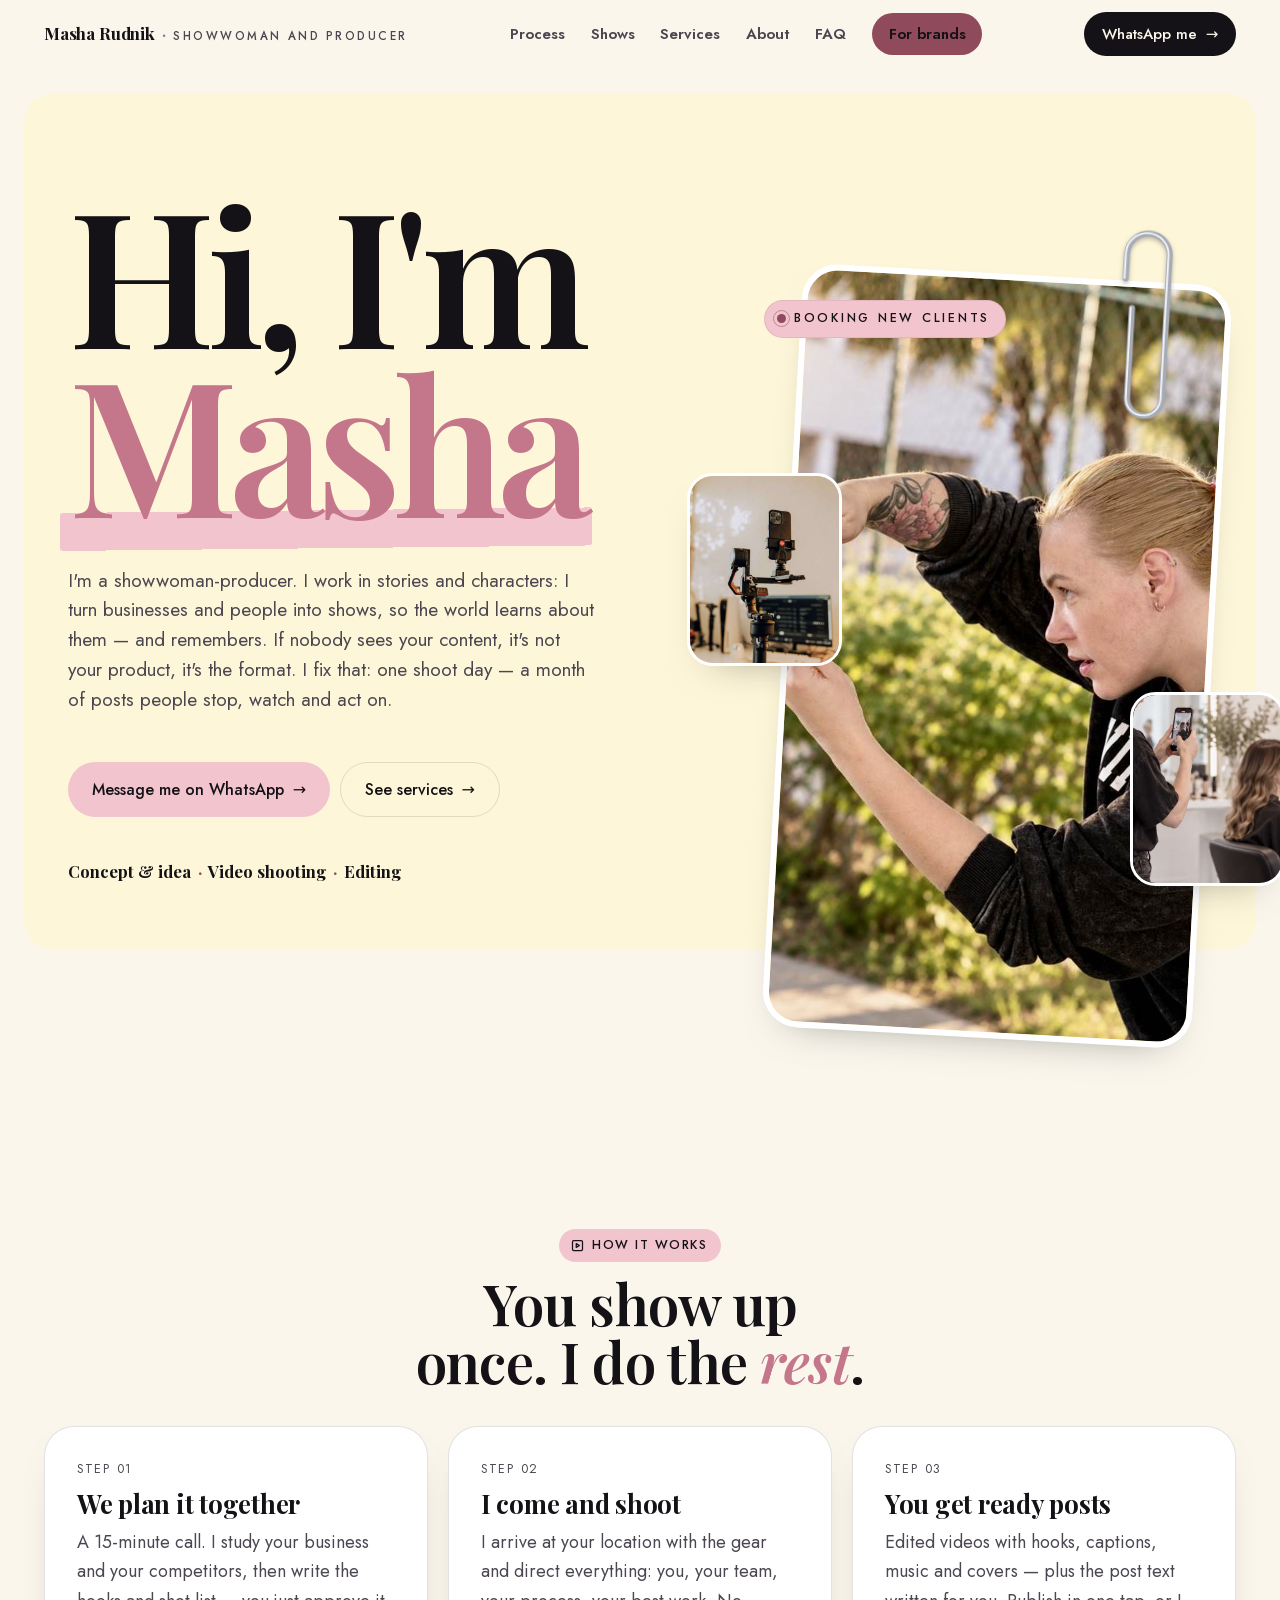
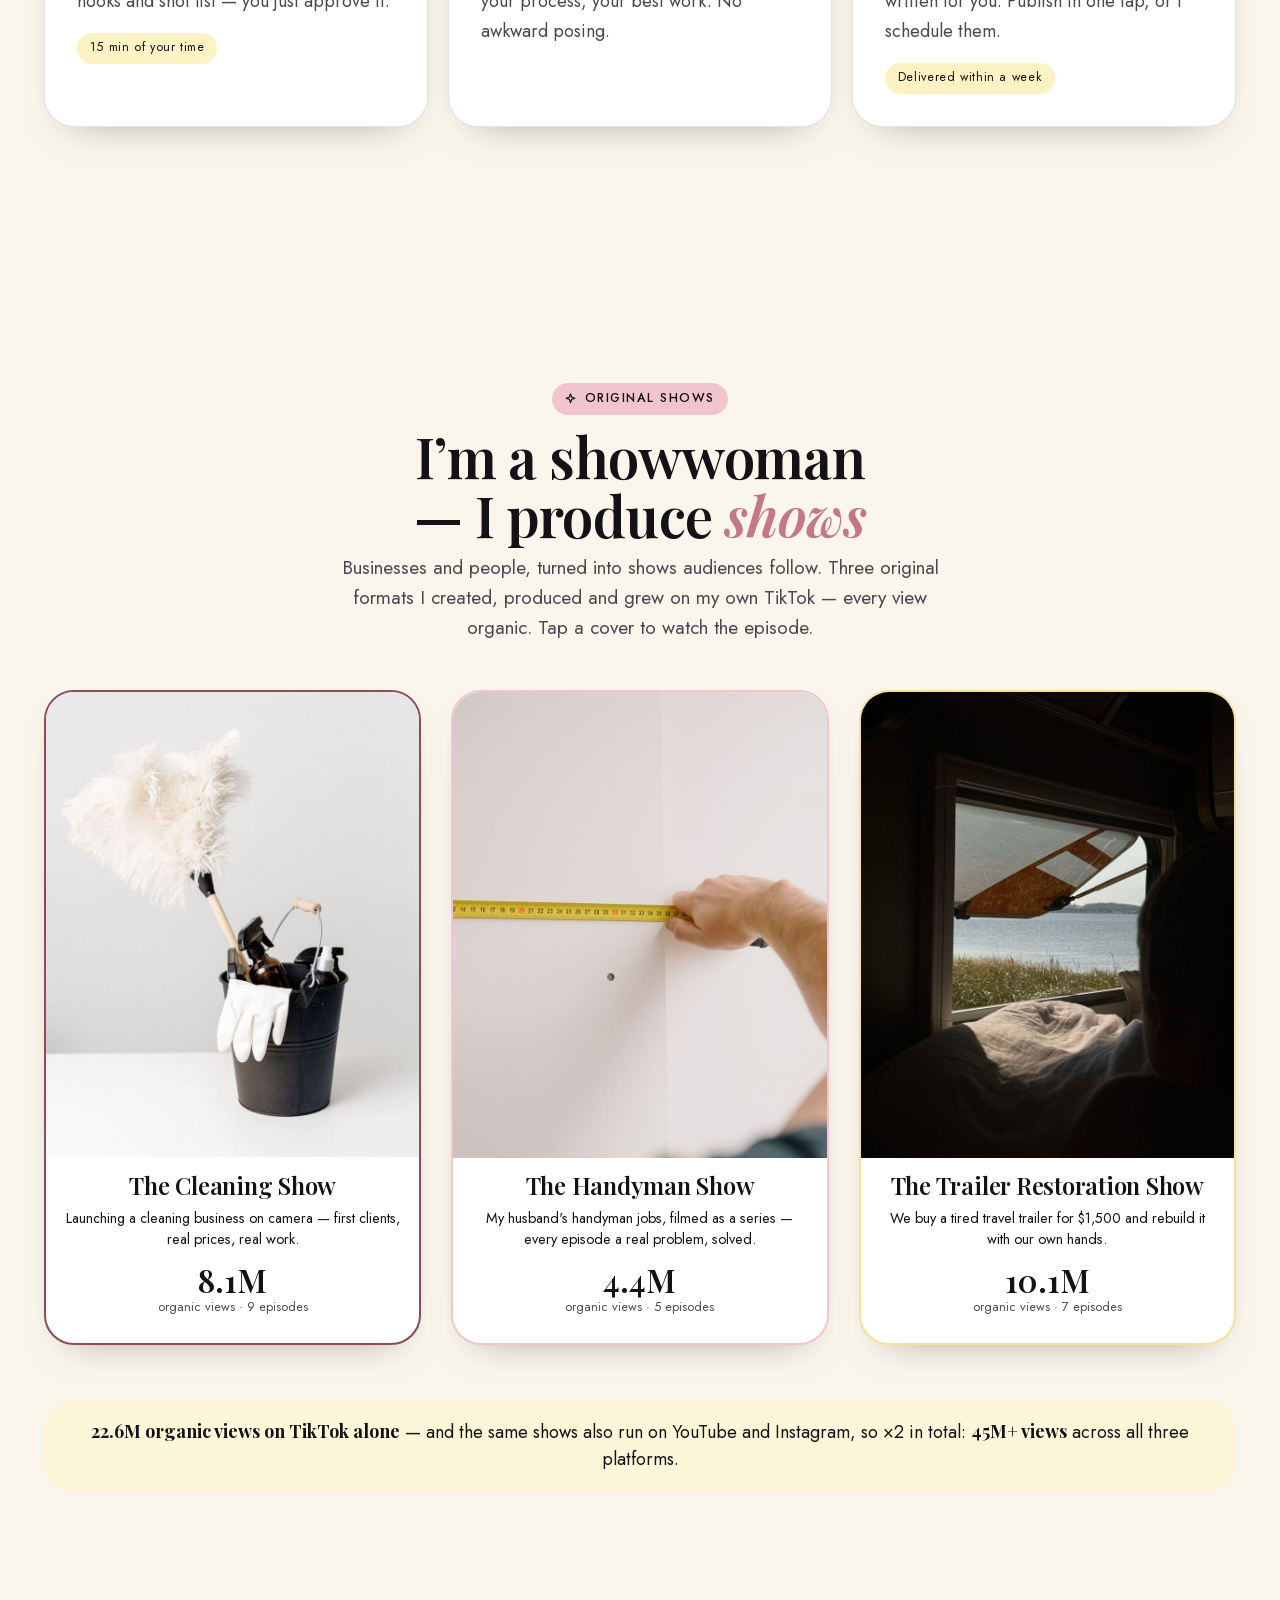
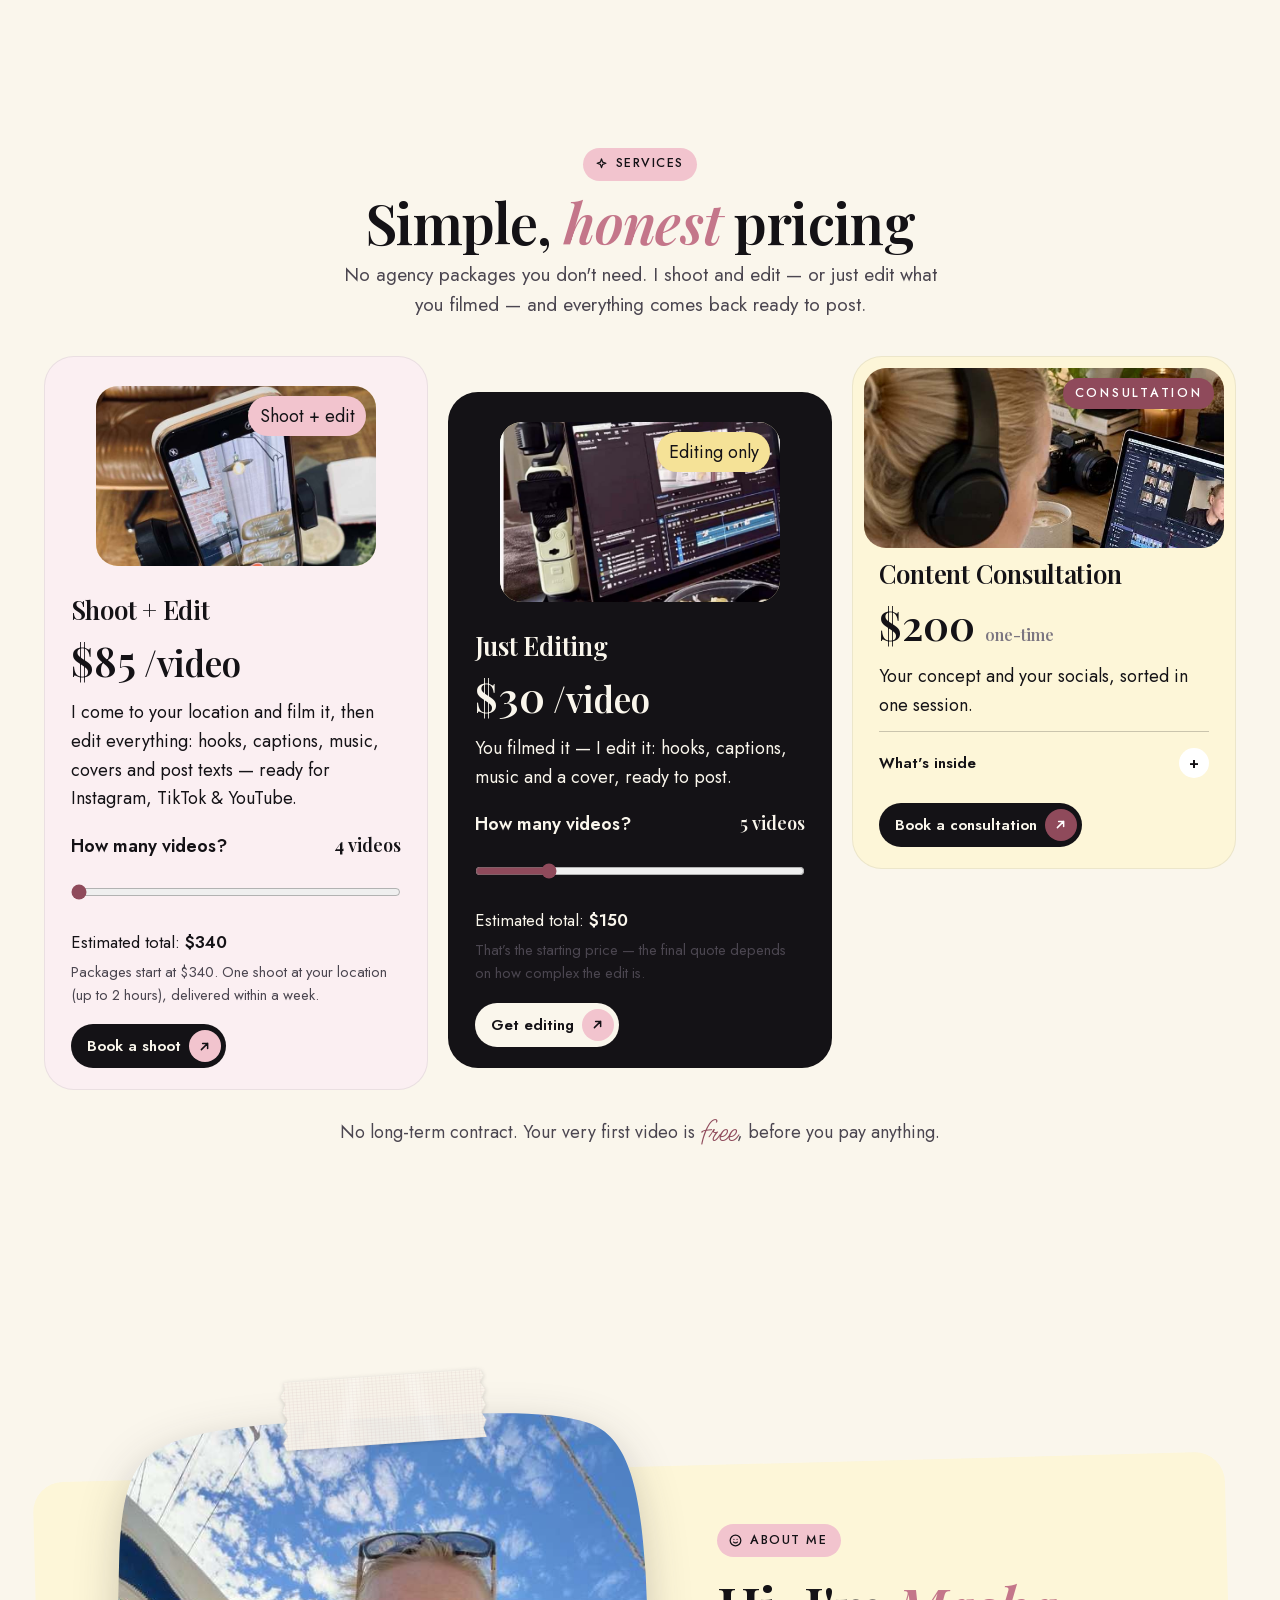
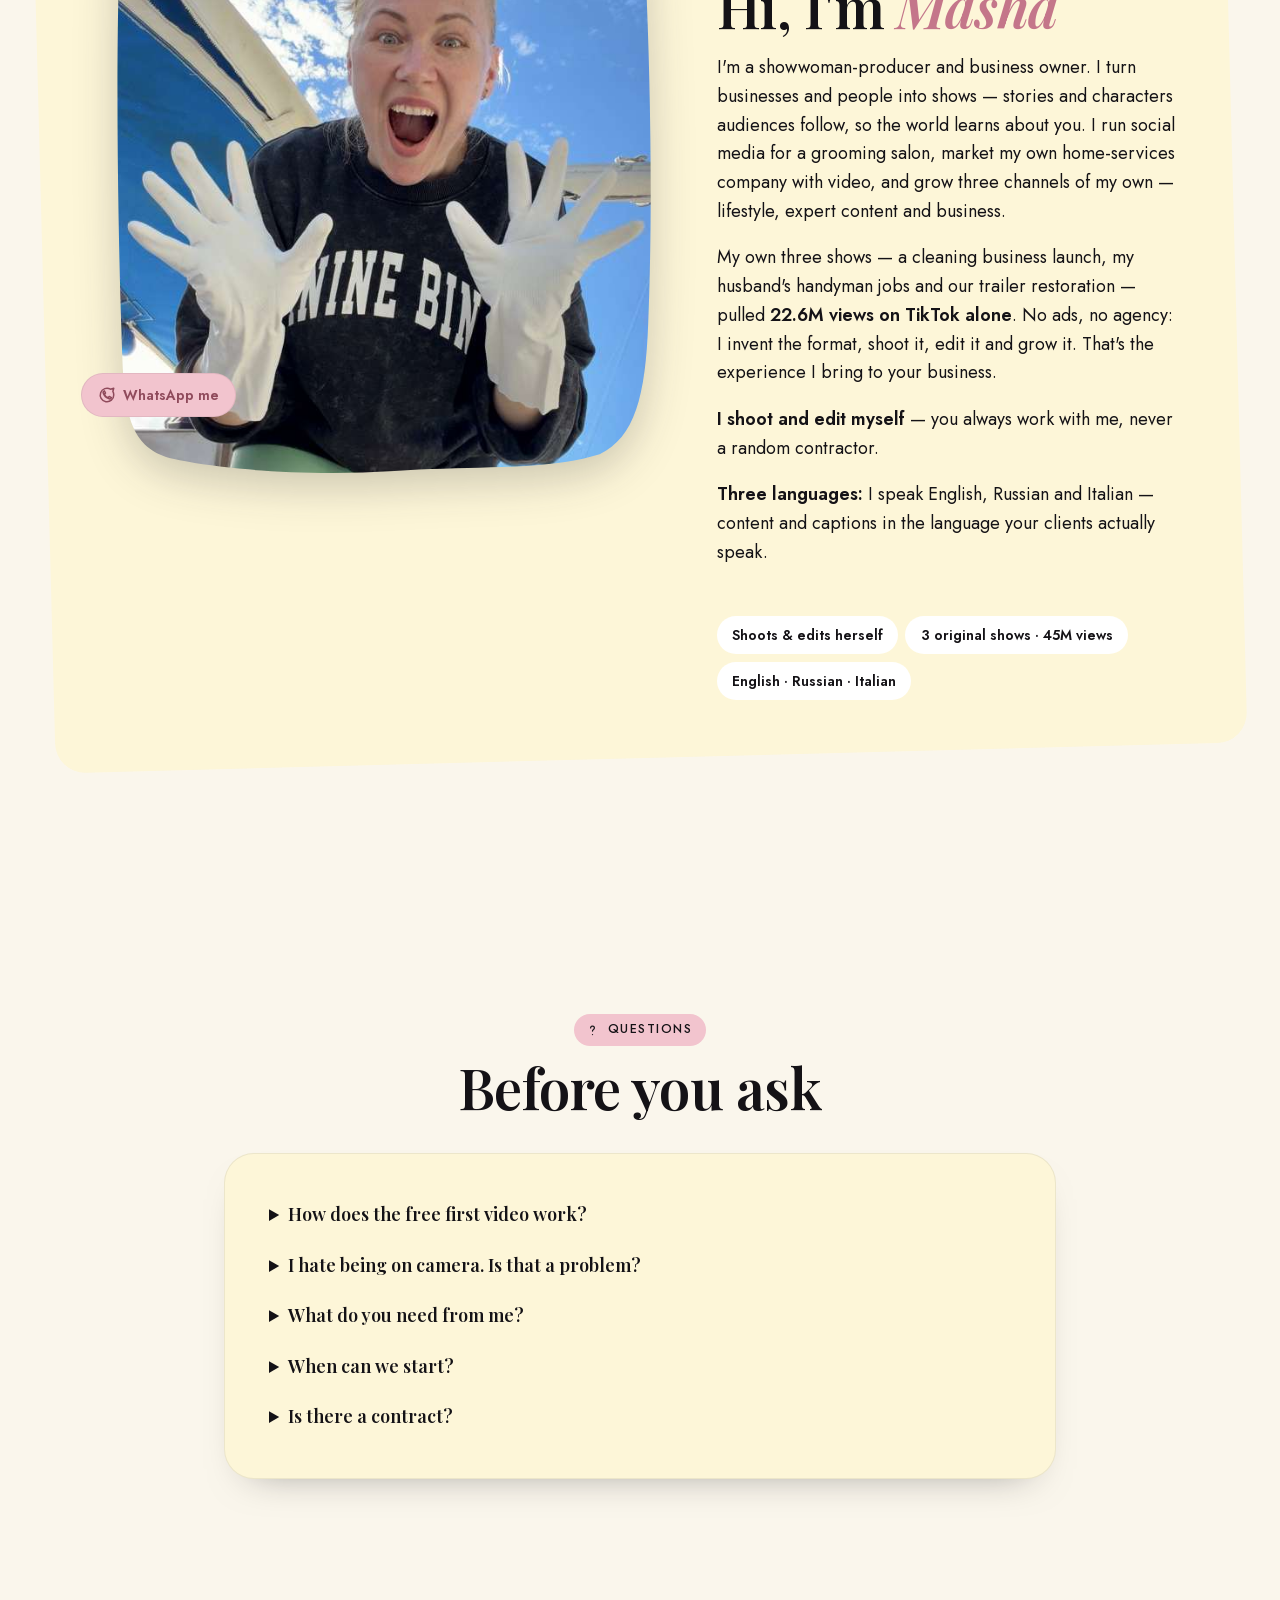
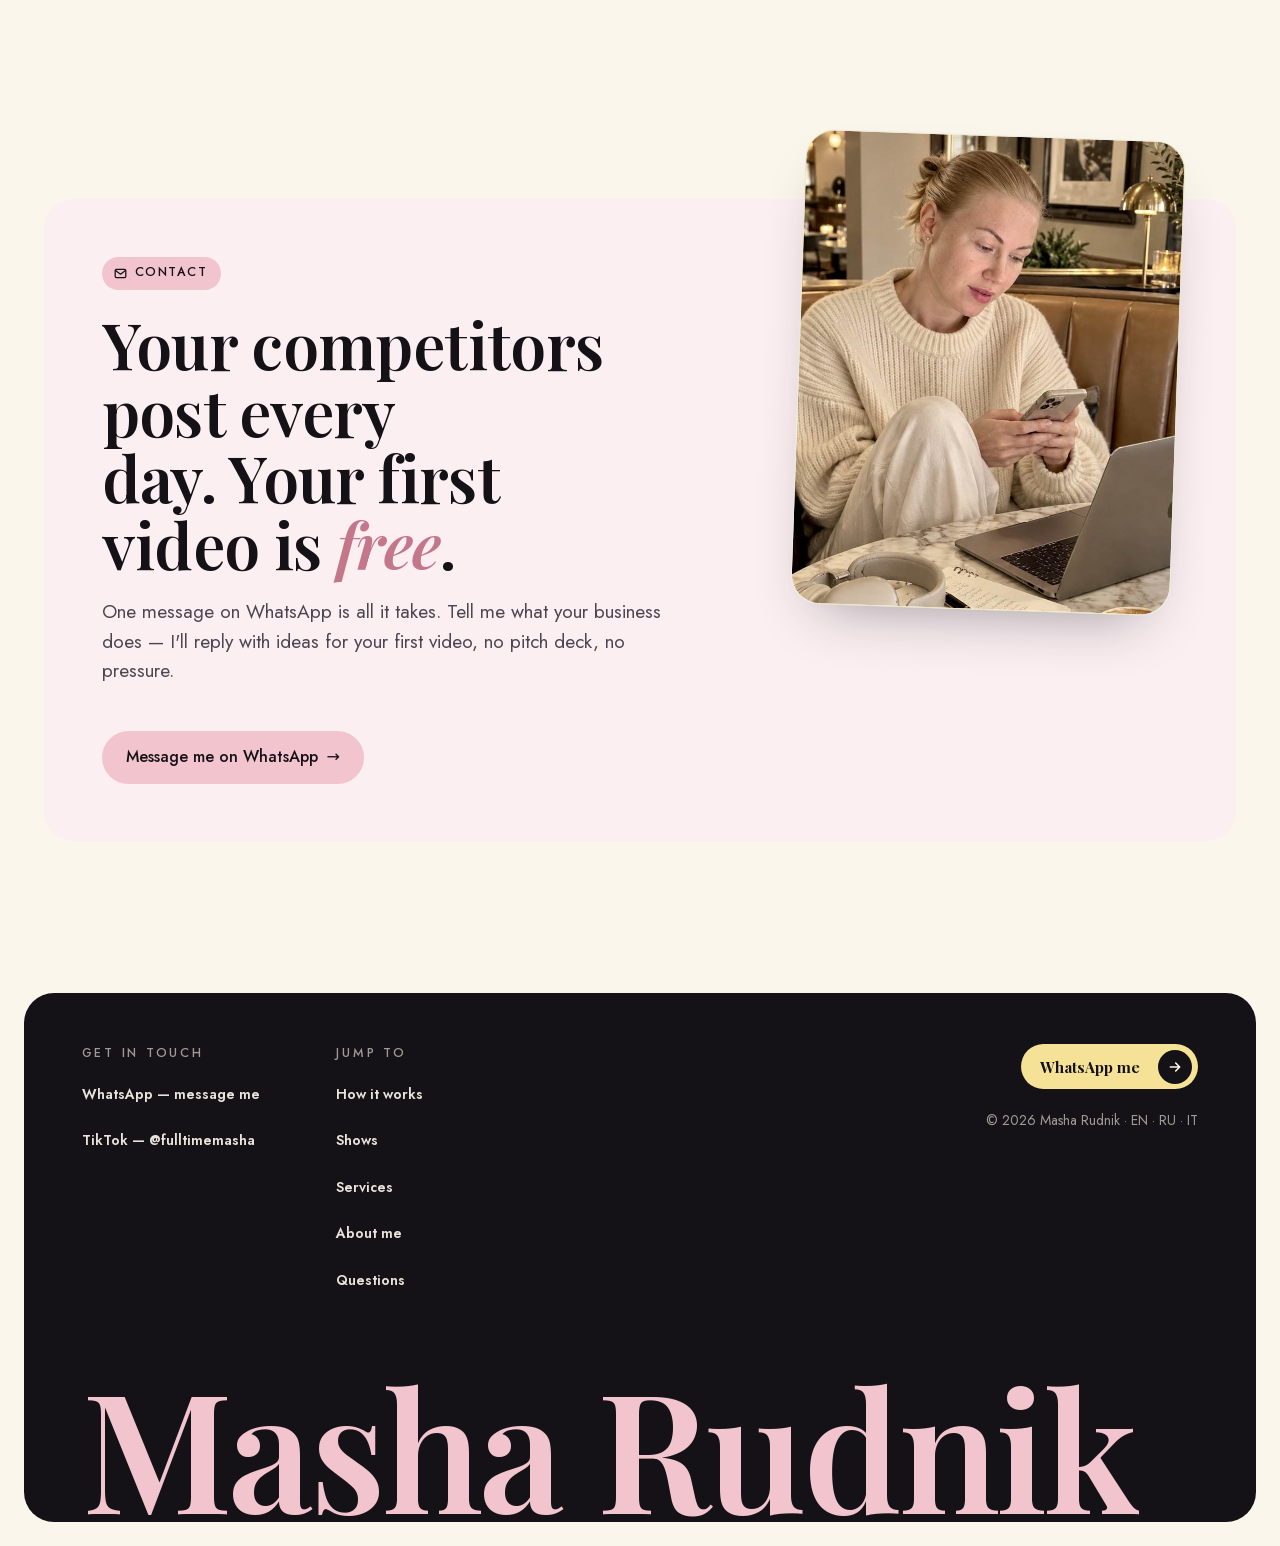
==== commit 0143f971: "Type system per Masha spec 25.11: Playfair headings w/ pink italic accent, Jost body/menu/buttons/la" ====
--- a/index.html
+++ b/index.html
@@ -19,7 +19,7 @@
 <style>html,body{margin:0;padding:0;background:#FAF6EC}@media (prefers-color-scheme:dark){html,body{background:#141216}}</style>
 </head>
 <body>
-<div class="ugc-site" id="ugcSite" data-off="">  <header class="site-head" id="head"> <div class="wrap head-in"> <a class="wordmark" href="#top"> Masha Rudnik <span class="sep">·</span> <span class="role">Showwoman and producer</span> </a> <nav class="site-nav" id="site-nav" aria-label="Sections"> <a href="#process" data-nav="process">Process</a> <a href="#shows" data-nav="shows">Shows</a> <a href="#packages" data-nav="packages">Services</a> <a href="#about" data-nav="about">About</a> <a href="#faq" data-nav="faq">FAQ</a> <a class="nav-ugc" href="/branddeal">For brands</a> <a class="btn nav-brief" href="https://wa.me/19198506320" target="_blank" rel="noopener">WhatsApp me <span class="arw">→</span></a> </nav> <a class="btn btn-sm head-brief" href="https://wa.me/19198506320" target="_blank" rel="noopener">WhatsApp me <span class="arw">→</span></a> <button class="nav-toggle" type="button" aria-expanded="false" aria-controls="site-nav"><span class="nav-toggle-ic" aria-hidden="true"></span><span class="nav-toggle-label">Menu</span></button> </div> </header> <main id="top"> <section class="hero" data-section="hero"> <div class="hero-card"> <div class="wrap hero-grid"> <div class="hero-copy"> <h1>Hi, I'm Masha</h1> <p class="lead hero-sub">I'm a showwoman-producer. I work in stories and characters: I turn businesses and people into shows, so the world learns about them — and remembers. If nobody sees your content, it's not your product, it's the format. I fix that: one shoot day — a month of posts people stop, watch and act on.</p> <div class="hero-actions"> <a class="btn btn-pink" href="https://wa.me/19198506320" target="_blank" rel="noopener">Message me on WhatsApp <span class="arw">→</span></a> <a class="btn btn-ghost" href="#packages">See services <span class="arw">→</span></a> </div> <p class="hero-svc">Concept &amp; idea <span>&middot;</span> Video shooting <span>&middot;</span> Editing</p> </div> <div class="hero-stage"> <div class="slot"> <img class="slot-fill hero-portrait" src="/assets/img/miami-hero2.jpg" alt="Masha Rudnik filming content outdoors" width="907" height="1209"> </div> <div class="clip-layer" aria-hidden="true"> <svg class="clip" viewBox="4 0 46 170"><path d="M8 44V22a19 19 0 0 1 38 0v128a15.5 15.5 0 0 1-31 0V70"/><path class="clip-hi" d="M8 44V22a19 19 0 0 1 38 0v128a15.5 15.5 0 0 1-31 0V70"/></svg> </div> <img class="float-still still-1" src="/assets/img/miami-gear.jpg" alt="" aria-hidden="true"> <img class="float-still still-2" src="/assets/img/miami-salon.jpg" alt="" aria-hidden="true"> <div class="status-pill"> <span class="rec"></span> <span class="mono">Booking new clients</span> </div> </div> </div> </div> </section> <section class="sec" id="process" data-section="process"> <div class="wrap"> <div class="sec-head"> <p class="sec-tag"><svg aria-hidden="true" viewBox="0 0 24 24"><path d="M4 6a2 2 0 0 1 2-2h12a2 2 0 0 1 2 2v12a2 2 0 0 1-2 2H6a2 2 0 0 1-2-2z"/><path d="M10 9l5 3-5 3z"/></svg><span>How it works</span></p> <h2>You show up once. I do the rest.</h2> </div> <div class="steps"> <div class="step-card"> <p class="step-num">Step 01</p> <h3>We plan it together</h3> <p>A 15-minute call. I study your business and your competitors, then write the hooks and shot list — you just approve it.</p> <span class="step-time">15 min of your time</span> </div> <div class="step-card"> <p class="step-num">Step 02</p> <h3>I come and shoot</h3> <p>I arrive at your location with the gear and direct everything: you, your team, your process, your best work. No awkward posing.</p> </div> <div class="step-card"> <p class="step-num">Step 03</p> <h3>You get ready posts</h3> <p>Edited videos with hooks, captions, music and covers — plus the post text written for you. Publish in one tap, or I schedule them.</p> <span class="step-time">Delivered within a week</span> </div> </div> </div> </section> <section class="sec shows" id="shows" data-section="shows"> <div class="wrap"> <div class="sec-head"> <p class="sec-tag"><svg aria-hidden="true" viewBox="0 0 24 24"><path d="M12 3l1.8 5.2L19 10l-5.2 1.8L12 17l-1.8-5.2L5 10l5.2-1.8z"/></svg><span>Original shows</span></p> <h2>I&rsquo;m a showwoman &mdash; I produce shows</h2> <p class="lead">Businesses and people, turned into shows audiences follow. Three original formats I created, produced and grew on my own TikTok &mdash; every view organic. Tap a cover to watch the episode.</p> </div> <div class="shows-grid"> <article class="show-col sc-clean"> <a class="poster" href="https://www.tiktok.com/t/ZTyEYjw7U/" target="_blank" rel="noopener" aria-label="The Cleaning Show — watch the top episode on TikTok"> <img class="poster-photo" src="/assets/img/show-cleaning.jpg" alt="The Cleaning Show — still from the show: a bucket with cleaning supplies" width="800" height="1067" loading="lazy"> <span class="poster-info"><span class="poster-name">The Cleaning Show</span><span class="poster-sub">Launching a cleaning business on camera — first clients, real prices, real work.</span> <span class="poster-foot"><span class="poster-views">8.1M</span><span class="poster-meta">organic views · 9 episodes</span></span></span> </a> </article> <article class="show-col sc-handy"> <a class="poster" href="https://www.tiktok.com/t/ZTyEYJt6d/" target="_blank" rel="noopener" aria-label="The Handyman Show — watch the top episode on TikTok"> <img class="poster-photo" src="/assets/img/show-handyman.jpg" alt="The Handyman Show — still from the show: measuring a wall with a tape measure" width="800" height="1067" loading="lazy"> <span class="poster-info"><span class="poster-name">The Handyman Show</span><span class="poster-sub">My husband's handyman jobs, filmed as a series — every episode a real problem, solved.</span> <span class="poster-foot"><span class="poster-views">4.4M</span><span class="poster-meta">organic views · 5 episodes</span></span></span> </a> </article> <article class="show-col sc-trailer"> <a class="poster" href="https://www.tiktok.com/t/ZTyEY9A32/" target="_blank" rel="noopener" aria-label="The Trailer Restoration Show — watch the top episode on TikTok"> <img class="poster-photo" src="/assets/img/show-trailer.jpg" alt="The Trailer Restoration Show — still from the show: the view of the water from the trailer window" width="800" height="1067" loading="lazy"> <span class="poster-info"><span class="poster-name">The Trailer Restoration Show</span><span class="poster-sub">We buy a tired travel trailer for $1,500 and rebuild it with our own hands.</span> <span class="poster-foot"><span class="poster-views">10.1M</span><span class="poster-meta">organic views · 7 episodes</span></span></span> </a> </article> </div> <p class="shows-strip"><strong>22.6M organic views on TikTok alone</strong> — and the same shows also run on YouTube and Instagram, so ×2 in total: <strong>45M+ views</strong> across all three platforms.</p> </div> </section> <section class="sec" id="packages" data-section="packages"> <div class="wrap"> <div class="sec-head"> <p class="sec-tag"><svg aria-hidden="true" viewBox="0 0 24 24"><path d="M12 3l1.8 5.2L19 10l-5.2 1.8L12 17l-1.8-5.2L5 10l5.2-1.8z"/></svg><span>Services</span></p> <h2>Simple, honest pricing</h2> <p class="lead">No agency packages you don't need. I shoot and edit — or just edit what you filmed — and everything comes back ready to post.</p> </div> <div class="offers"> <article class="offer"> <figure class="offer-img"> <img src="/assets/img/miami-tripod.jpg" alt="" width="675" height="1200" loading="lazy"> <span class="offer-tag">Shoot + edit</span> </figure> <h3 class="offer-name">Shoot + Edit</h3> <p class="pkg-price">$85<small> /video</small></p> <p class="offer-lead">I come to your location and film it, then edit everything: hooks, captions, music, covers and post texts — ready for Instagram, TikTok &amp; YouTube.</p> <div class="calc"> <label class="calc-label" for="shootCount">How many videos?<span class="calc-count" id="shootCountOut">4 videos</span></label> <input class="calc-range" id="shootCount" type="range" min="4" max="20" step="1" value="4" aria-label="Number of videos"> <p class="calc-total">Estimated total: <strong id="shootTotal">$340</strong></p> <p class="calc-note">Packages start at $340. One shoot at your location (up to 2 hours), delivered within a week.</p> </div> <div class="offer-foot"> <a class="offer-cta" id="shootCta" href="https://wa.me/19198506320?text=Hi%20Masha!%20I%20want%20a%20shoot%20%2B%20edit%20package%20for%204%20videos." target="_blank" rel="noopener">Book a shoot <span class="offer-cta-ic"><svg width="14" height="14" viewBox="0 0 24 24" fill="none" stroke="currentColor" stroke-width="2.4" stroke-linecap="round" stroke-linejoin="round" aria-hidden="true"><path d="M7 17L17 7M9 7h8v8"/></svg></span></a> </div> </article> <article class="offer reveal"> <figure class="offer-img"> <img src="/assets/img/miami-editing.jpg" alt="" width="954" height="1516" loading="lazy"> <span class="offer-tag">Editing only</span> </figure> <h3 class="offer-name">Just Editing</h3> <p class="pkg-price">$30<small> /video</small></p> <p class="offer-lead">You filmed it — I edit it: hooks, captions, music and a cover, ready to post.</p> <div class="calc"> <label class="calc-label" for="editCount">How many videos?<span class="calc-count" id="editCountOut">5 videos</span></label> <input class="calc-range" id="editCount" type="range" min="1" max="20" step="1" value="5" aria-label="Number of videos"> <p class="calc-total">Estimated total: <strong id="editTotal">$150</strong></p> <p class="calc-note">That&rsquo;s the starting price — the final quote depends on how complex the edit is.</p> </div> <div class="offer-foot"> <a class="offer-cta" id="editCta" href="https://wa.me/19198506320?text=Hi%20Masha!%20I%20need%20editing%20for%205%20videos." target="_blank" rel="noopener">Get editing <span class="offer-cta-ic"><svg width="14" height="14" viewBox="0 0 24 24" fill="none" stroke="currentColor" stroke-width="2.4" stroke-linecap="round" stroke-linejoin="round" aria-hidden="true"><path d="M7 17L17 7M9 7h8v8"/></svg></span></a> </div> </article> <article class="offer"> <div class="offer-img"> <img src="/assets/img/miami-edit.jpg" alt="" width="854" height="1105" loading="lazy"> <span class="offer-tag mono">Consultation</span> </div> <h3>Content Consultation</h3> <p class="pkg-price">$200 <span>one-time</span></p> <p>Your concept and your socials, sorted in one session.</p> <details class="disc"> <summary>What's inside <span class="plus">+</span></summary> <div class="spec"> <ul> <li>Your content concept — what makes your business watchable</li> <li>What to post: formats, hooks and a posting rhythm</li> <li>Profile tune-up: bio, highlights, pinned posts</li> <li>A written plan for your next 30 days</li> <li>Run it yourself — or hand the shooting to me</li> </ul> </div> </details> <div class="offer-foot"> <a class="offer-cta" href="https://wa.me/19198506320?text=Hi%20Masha!%20I%27m%20interested%20in%20a%20content%20consultation." target="_blank" rel="noopener">Book a consultation <span class="offer-cta-ic" aria-hidden="true"><svg viewBox="0 0 24 24"><path d="M7 17L17 7M9 7h8v8"/></svg></span></a> </div> </article> </div> <p class="pkg-note">No long-term contract. <strong>Your very first video is free</strong>, before you pay anything.</p> </div> </section> <script> (function(){var r=document.getElementById('editCount');if(!r)return;var out=document.getElementById('editCountOut'),tot=document.getElementById('editTotal'),cta=document.getElementById('editCta');function upd(){var n=parseInt(r.value,10);out.textContent=n+(n===1?' video':' videos');tot.textContent='$'+(n*30);cta.href='https://wa.me/19198506320?text='+encodeURIComponent('Hi Masha! I need editing for '+n+(n===1?' video.':' videos.'));}r.addEventListener('input',upd);upd();})(); </script> <script> (function(){var r=document.getElementById('shootCount');if(!r)return;var out=document.getElementById('shootCountOut'),tot=document.getElementById('shootTotal'),cta=document.getElementById('shootCta');function upd(){var n=parseInt(r.value,10);out.textContent=n+' videos';tot.textContent='$'+(n*85);cta.href='https://wa.me/19198506320?text='+encodeURIComponent('Hi Masha! I want a shoot + edit package for '+n+' videos.');}r.addEventListener('input',upd);upd();})(); </script> <section class="sec about" id="about" data-section="about"> <div class="wrap"> <div class="about-card about-grid"> <div class="portrait-wrap"> <div class="portrait-cut"> <div class="portrait"> <img src="/assets/img/miami-about-boat.jpg" alt="Masha Rudnik on her sailboat" width="1320" height="1973" loading="lazy"> </div> </div> <span class="tape" aria-hidden="true"></span> <svg width="0" height="0" aria-hidden="true" focusable="false" style="position:absolute"> <clipPath id="cut-shape" clipPathUnits="objectBoundingBox"> <path d="M.07.075C.14.035.3.03.5.022.66.016.8.008.88.03.95.05.975.12.985.25.995.42.998.62.99.77.985.88.965.94.9.965.8.99.66.982.52.99.36.998.2.988.11.972.04.958.02.92.016.82.008.64.004.42.01.24.013.14.03.1.07.075Z"/> </clipPath> </svg> <a class="pin pin-handle" href="https://wa.me/19198506320" target="_blank" rel="noopener"><svg viewBox="0 0 24 24" aria-hidden="true" fill="none" stroke="currentColor" stroke-width="2" stroke-linecap="round" stroke-linejoin="round"><path d="M21 12a9 9 0 1 1-4.4-7.7L21 3l-1.2 4.3c.8 1.4 1.2 3 1.2 4.7z"/><path d="M8.5 10.5c.5 2 3 4.5 5 5l1.5-1.5 3 1.5c-.5 1.5-1.5 2-3 1.5C11 16 8 13 7 9.5 6.5 8 7 7 8.5 6.5l1.5 3z"/></svg>WhatsApp me</a> </div> <div class="about-body"> <p class="sec-tag"><svg aria-hidden="true" viewBox="0 0 24 24"><circle cx="12" cy="12" r="8.5"/><path d="M9 14.5a4 4 0 0 0 6 0M9.5 10h0M14.5 10h0"/></svg><span>About me</span></p> <h2>Hi, I'm Masha</h2> <p>I'm a showwoman-producer and business owner. I turn businesses and people into shows — stories and characters audiences follow, so the world learns about you. I run social media for a grooming salon, market my own home-services company with video, and grow three channels of my own — lifestyle, expert content and business.</p> <p>My own three shows — a cleaning business launch, my husband's handyman jobs and our trailer restoration — pulled <strong>22.6M views on TikTok alone</strong>. No ads, no agency: I invent the format, shoot it, edit it and grow it. That's the experience I bring to your business.</p> <p><strong>I shoot and edit myself</strong> — you always work with me, never a random contractor.</p> <p><strong>Three languages:</strong> I speak English, Russian and Italian — content and captions in the language your clients actually speak.</p> <div class="facts"> <span class="chip">Shoots &amp; edits herself</span> <span class="chip">3 original shows · 45M views</span> <span class="chip">English · Russian · Italian</span> </div> </div> </div> </div> </section> <section class="sec" id="faq" data-section="faq"> <div class="wrap"> <div class="sec-head"> <p class="sec-tag"><svg aria-hidden="true" viewBox="0 0 24 24"><path d="M9 9.5a3 3 0 1 1 4.6 2.5c-1 .6-1.6 1.2-1.6 2.5"/><path d="M12 20h0"/></svg><span>Questions</span></p> <h2>Before you ask</h2> </div> <div class="faq-card"> <details class="faq-item"> <summary>How does the free first video work?</summary> <div class="faq-a"><p>Message me on WhatsApp and tell me about your business. We shoot one video together — you see the real quality and style before paying a cent. If you love it, we pick a package. If not, you keep the video anyway.</p></div> </details> <details class="faq-item"> <summary>I hate being on camera. Is that a problem?</summary> <div class="faq-a"><p>No. Most of my clients felt the same. I direct everything and we can build videos around your work, your space and your results — your face is optional, your business is the star.</p></div> </details> <details class="faq-item"> <summary>What do you need from me?</summary> <div class="faq-a"><p>About 2 hours once a month and access to your location. Ideas, scripts, shooting, editing, captions and post texts are all on me.</p></div> </details> <details class="faq-item"> <summary>When can we start?</summary> <div class="faq-a"><p>Onboarding calls and content planning start right away. Message me on WhatsApp and we'll set up your first shoot.</p></div> </details> <details class="faq-item"> <summary>Is there a contract?</summary> <div class="faq-a"><p>No long-term contract. Stay because it works, not because you're locked in.</p></div> </details> </div> </div> </section> <section class="sec contact" id="contact" data-section="contact"> <div class="wrap"> <div class="contact-card contact-grid"> <div class="contact-copy"> <p class="sec-tag"><svg aria-hidden="true" viewBox="0 0 24 24"><rect x="3.5" y="5.5" width="17" height="13" rx="2"/><path d="M4 7l8 6 8-6"/></svg><span>Contact</span></p> <h2>Your competitors post every day. Your first video is free.</h2> <p class="lead">One message on WhatsApp is all it takes. Tell me what your business does — I'll reply with ideas for your first video, no pitch deck, no pressure.</p> <div class="hero-actions"> <a class="btn btn-pink" href="https://wa.me/19198506320" target="_blank" rel="noopener">Message me on WhatsApp <span class="arw">→</span></a> </div> </div> <div class="contact-shot"> <div class="frame"> <img src="/assets/img/miami-cafe.jpg" alt="Masha Rudnik with her phone and laptop" width="832" height="1040" loading="lazy"> </div> </div> </div> </div> </section> </main> <footer class="foot" data-section="footer"> <div class="foot-card"> <div class="foot-top"> <div class="foot-cols"> <div class="foot-col"> <p class="mono">Get in touch</p> <a class="foot-link" href="https://wa.me/19198506320" target="_blank" rel="noopener">WhatsApp — message me</a> <a class="foot-link" href="https://www.tiktok.com/@fulltimemasha" target="_blank" rel="noopener">TikTok — @fulltimemasha</a> </div> <div class="foot-col"> <p class="mono">Jump to</p> <a class="foot-link" href="#process">How it works</a> <a class="foot-link" href="#shows">Shows</a> <a class="foot-link" href="#packages">Services</a> <a class="foot-link" href="#about">About me</a> <a class="foot-link" href="#faq">Questions</a> </div> </div> <div class="foot-side"> <div class="foot-actions"> <a class="foot-pill foot-pill-brief" href="https://wa.me/19198506320" target="_blank" rel="noopener">WhatsApp me <span class="foot-pill-ic" aria-hidden="true"><svg viewBox="0 0 24 24"><path d="M5 12h13M13 6l6 6-6 6"/></svg></span></a> </div> <p class="foot-legal"><span>© 2026 Masha Rudnik · EN · RU · IT</span></p> </div> </div> <p class="foot-name">Masha Rudnik</p> </div> </footer> </div>
+<div class="ugc-site" id="ugcSite" data-off="">  <header class="site-head" id="head"> <div class="wrap head-in"> <a class="wordmark" href="#top"> Masha Rudnik <span class="sep">·</span> <span class="role">Showwoman and producer</span> </a> <nav class="site-nav" id="site-nav" aria-label="Sections"> <a href="#process" data-nav="process">Process</a> <a href="#shows" data-nav="shows">Shows</a> <a href="#packages" data-nav="packages">Services</a> <a href="#about" data-nav="about">About</a> <a href="#faq" data-nav="faq">FAQ</a> <a class="nav-ugc" href="/branddeal">For brands</a> <a class="btn nav-brief" href="https://wa.me/19198506320" target="_blank" rel="noopener">WhatsApp me <span class="arw">→</span></a> </nav> <a class="btn btn-sm head-brief" href="https://wa.me/19198506320" target="_blank" rel="noopener">WhatsApp me <span class="arw">→</span></a> <button class="nav-toggle" type="button" aria-expanded="false" aria-controls="site-nav"><span class="nav-toggle-ic" aria-hidden="true"></span><span class="nav-toggle-label">Menu</span></button> </div> </header> <main id="top"> <section class="hero" data-section="hero"> <div class="hero-card"> <div class="wrap hero-grid"> <div class="hero-copy"> <h1>Hi, I'm <em>Masha</em></h1> <p class="lead hero-sub">I'm a showwoman-producer. I work in stories and characters: I turn businesses and people into shows, so the world learns about them — and remembers. If nobody sees your content, it's not your product, it's the format. I fix that: one shoot day — a month of posts people stop, watch and act on.</p> <div class="hero-actions"> <a class="btn btn-pink" href="https://wa.me/19198506320" target="_blank" rel="noopener">Message me on WhatsApp <span class="arw">→</span></a> <a class="btn btn-ghost" href="#packages">See services <span class="arw">→</span></a> </div> <p class="hero-svc">Concept &amp; idea <span>&middot;</span> Video shooting <span>&middot;</span> Editing</p> </div> <div class="hero-stage"> <div class="slot"> <img class="slot-fill hero-portrait" src="/assets/img/miami-hero2.jpg" alt="Masha Rudnik filming content outdoors" width="907" height="1209"> </div> <div class="clip-layer" aria-hidden="true"> <svg class="clip" viewBox="4 0 46 170"><path d="M8 44V22a19 19 0 0 1 38 0v128a15.5 15.5 0 0 1-31 0V70"/><path class="clip-hi" d="M8 44V22a19 19 0 0 1 38 0v128a15.5 15.5 0 0 1-31 0V70"/></svg> </div> <img class="float-still still-1" src="/assets/img/miami-gear.jpg" alt="" aria-hidden="true"> <img class="float-still still-2" src="/assets/img/miami-salon.jpg" alt="" aria-hidden="true"> <div class="status-pill"> <span class="rec"></span> <span class="mono">Booking new clients</span> </div> </div> </div> </div> </section> <section class="sec" id="process" data-section="process"> <div class="wrap"> <div class="sec-head"> <p class="sec-tag"><svg aria-hidden="true" viewBox="0 0 24 24"><path d="M4 6a2 2 0 0 1 2-2h12a2 2 0 0 1 2 2v12a2 2 0 0 1-2 2H6a2 2 0 0 1-2-2z"/><path d="M10 9l5 3-5 3z"/></svg><span>How it works</span></p> <h2>You show up once. I do the <em>rest</em>.</h2> </div> <div class="steps"> <div class="step-card"> <p class="step-num">Step 01</p> <h3>We plan it together</h3> <p>A 15-minute call. I study your business and your competitors, then write the hooks and shot list — you just approve it.</p> <span class="step-time">15 min of your time</span> </div> <div class="step-card"> <p class="step-num">Step 02</p> <h3>I come and shoot</h3> <p>I arrive at your location with the gear and direct everything: you, your team, your process, your best work. No awkward posing.</p> </div> <div class="step-card"> <p class="step-num">Step 03</p> <h3>You get ready posts</h3> <p>Edited videos with hooks, captions, music and covers — plus the post text written for you. Publish in one tap, or I schedule them.</p> <span class="step-time">Delivered within a week</span> </div> </div> </div> </section> <section class="sec shows" id="shows" data-section="shows"> <div class="wrap"> <div class="sec-head"> <p class="sec-tag"><svg aria-hidden="true" viewBox="0 0 24 24"><path d="M12 3l1.8 5.2L19 10l-5.2 1.8L12 17l-1.8-5.2L5 10l5.2-1.8z"/></svg><span>Original shows</span></p> <h2>I&rsquo;m a showwoman &mdash; I produce <em>shows</em></h2> <p class="lead">Businesses and people, turned into shows audiences follow. Three original formats I created, produced and grew on my own TikTok &mdash; every view organic. Tap a cover to watch the episode.</p> </div> <div class="shows-grid"> <article class="show-col sc-clean"> <a class="poster" href="https://www.tiktok.com/t/ZTyEYjw7U/" target="_blank" rel="noopener" aria-label="The Cleaning Show — watch the top episode on TikTok"> <img class="poster-photo" src="/assets/img/show-cleaning.jpg" alt="The Cleaning Show — still from the show: a bucket with cleaning supplies" width="800" height="1067" loading="lazy"> <span class="poster-info"><span class="poster-name">The Cleaning Show</span><span class="poster-sub">Launching a cleaning business on camera — first clients, real prices, real work.</span> <span class="poster-foot"><span class="poster-views">8.1M</span><span class="poster-meta">organic views · 9 episodes</span></span></span> </a> </article> <article class="show-col sc-handy"> <a class="poster" href="https://www.tiktok.com/t/ZTyEYJt6d/" target="_blank" rel="noopener" aria-label="The Handyman Show — watch the top episode on TikTok"> <img class="poster-photo" src="/assets/img/show-handyman.jpg" alt="The Handyman Show — still from the show: measuring a wall with a tape measure" width="800" height="1067" loading="lazy"> <span class="poster-info"><span class="poster-name">The Handyman Show</span><span class="poster-sub">My husband's handyman jobs, filmed as a series — every episode a real problem, solved.</span> <span class="poster-foot"><span class="poster-views">4.4M</span><span class="poster-meta">organic views · 5 episodes</span></span></span> </a> </article> <article class="show-col sc-trailer"> <a class="poster" href="https://www.tiktok.com/t/ZTyEY9A32/" target="_blank" rel="noopener" aria-label="The Trailer Restoration Show — watch the top episode on TikTok"> <img class="poster-photo" src="/assets/img/show-trailer.jpg" alt="The Trailer Restoration Show — still from the show: the view of the water from the trailer window" width="800" height="1067" loading="lazy"> <span class="poster-info"><span class="poster-name">The Trailer Restoration Show</span><span class="poster-sub">We buy a tired travel trailer for $1,500 and rebuild it with our own hands.</span> <span class="poster-foot"><span class="poster-views">10.1M</span><span class="poster-meta">organic views · 7 episodes</span></span></span> </a> </article> </div> <p class="shows-strip"><strong>22.6M organic views on TikTok alone</strong> — and the same shows also run on YouTube and Instagram, so ×2 in total: <strong>45M+ views</strong> across all three platforms.</p> </div> </section> <section class="sec" id="packages" data-section="packages"> <div class="wrap"> <div class="sec-head"> <p class="sec-tag"><svg aria-hidden="true" viewBox="0 0 24 24"><path d="M12 3l1.8 5.2L19 10l-5.2 1.8L12 17l-1.8-5.2L5 10l5.2-1.8z"/></svg><span>Services</span></p> <h2>Simple, <em>honest</em> pricing</h2> <p class="lead">No agency packages you don't need. I shoot and edit — or just edit what you filmed — and everything comes back ready to post.</p> </div> <div class="offers"> <article class="offer"> <figure class="offer-img"> <img src="/assets/img/miami-tripod.jpg" alt="" width="675" height="1200" loading="lazy"> <span class="offer-tag">Shoot + edit</span> </figure> <h3 class="offer-name">Shoot + Edit</h3> <p class="pkg-price">$85<small> /video</small></p> <p class="offer-lead">I come to your location and film it, then edit everything: hooks, captions, music, covers and post texts — ready for Instagram, TikTok &amp; YouTube.</p> <div class="calc"> <label class="calc-label" for="shootCount">How many videos?<span class="calc-count" id="shootCountOut">4 videos</span></label> <input class="calc-range" id="shootCount" type="range" min="4" max="20" step="1" value="4" aria-label="Number of videos"> <p class="calc-total">Estimated total: <strong id="shootTotal">$340</strong></p> <p class="calc-note">Packages start at $340. One shoot at your location (up to 2 hours), delivered within a week.</p> </div> <div class="offer-foot"> <a class="offer-cta" id="shootCta" href="https://wa.me/19198506320?text=Hi%20Masha!%20I%20want%20a%20shoot%20%2B%20edit%20package%20for%204%20videos." target="_blank" rel="noopener">Book a shoot <span class="offer-cta-ic"><svg width="14" height="14" viewBox="0 0 24 24" fill="none" stroke="currentColor" stroke-width="2.4" stroke-linecap="round" stroke-linejoin="round" aria-hidden="true"><path d="M7 17L17 7M9 7h8v8"/></svg></span></a> </div> </article> <article class="offer reveal"> <figure class="offer-img"> <img src="/assets/img/miami-editing.jpg" alt="" width="954" height="1516" loading="lazy"> <span class="offer-tag">Editing only</span> </figure> <h3 class="offer-name">Just Editing</h3> <p class="pkg-price">$30<small> /video</small></p> <p class="offer-lead">You filmed it — I edit it: hooks, captions, music and a cover, ready to post.</p> <div class="calc"> <label class="calc-label" for="editCount">How many videos?<span class="calc-count" id="editCountOut">5 videos</span></label> <input class="calc-range" id="editCount" type="range" min="1" max="20" step="1" value="5" aria-label="Number of videos"> <p class="calc-total">Estimated total: <strong id="editTotal">$150</strong></p> <p class="calc-note">That&rsquo;s the starting price — the final quote depends on how complex the edit is.</p> </div> <div class="offer-foot"> <a class="offer-cta" id="editCta" href="https://wa.me/19198506320?text=Hi%20Masha!%20I%20need%20editing%20for%205%20videos." target="_blank" rel="noopener">Get editing <span class="offer-cta-ic"><svg width="14" height="14" viewBox="0 0 24 24" fill="none" stroke="currentColor" stroke-width="2.4" stroke-linecap="round" stroke-linejoin="round" aria-hidden="true"><path d="M7 17L17 7M9 7h8v8"/></svg></span></a> </div> </article> <article class="offer"> <div class="offer-img"> <img src="/assets/img/miami-edit.jpg" alt="" width="854" height="1105" loading="lazy"> <span class="offer-tag mono">Consultation</span> </div> <h3>Content Consultation</h3> <p class="pkg-price">$200 <span>one-time</span></p> <p>Your concept and your socials, sorted in one session.</p> <details class="disc"> <summary>What's inside <span class="plus">+</span></summary> <div class="spec"> <ul> <li>Your content concept — what makes your business watchable</li> <li>What to post: formats, hooks and a posting rhythm</li> <li>Profile tune-up: bio, highlights, pinned posts</li> <li>A written plan for your next 30 days</li> <li>Run it yourself — or hand the shooting to me</li> </ul> </div> </details> <div class="offer-foot"> <a class="offer-cta" href="https://wa.me/19198506320?text=Hi%20Masha!%20I%27m%20interested%20in%20a%20content%20consultation." target="_blank" rel="noopener">Book a consultation <span class="offer-cta-ic" aria-hidden="true"><svg viewBox="0 0 24 24"><path d="M7 17L17 7M9 7h8v8"/></svg></span></a> </div> </article> </div> <p class="pkg-note">No long-term contract. Your very first video is <span class="hand">free</span>, before you pay anything.</p> </div> </section> <script> (function(){var r=document.getElementById('editCount');if(!r)return;var out=document.getElementById('editCountOut'),tot=document.getElementById('editTotal'),cta=document.getElementById('editCta');function upd(){var n=parseInt(r.value,10);out.textContent=n+(n===1?' video':' videos');tot.textContent='$'+(n*30);cta.href='https://wa.me/19198506320?text='+encodeURIComponent('Hi Masha! I need editing for '+n+(n===1?' video.':' videos.'));}r.addEventListener('input',upd);upd();})(); </script> <script> (function(){var r=document.getElementById('shootCount');if(!r)return;var out=document.getElementById('shootCountOut'),tot=document.getElementById('shootTotal'),cta=document.getElementById('shootCta');function upd(){var n=parseInt(r.value,10);out.textContent=n+' videos';tot.textContent='$'+(n*85);cta.href='https://wa.me/19198506320?text='+encodeURIComponent('Hi Masha! I want a shoot + edit package for '+n+' videos.');}r.addEventListener('input',upd);upd();})(); </script> <section class="sec about" id="about" data-section="about"> <div class="wrap"> <div class="about-card about-grid"> <div class="portrait-wrap"> <div class="portrait-cut"> <div class="portrait"> <img src="/assets/img/miami-about-boat.jpg" alt="Masha Rudnik on her sailboat" width="1320" height="1973" loading="lazy"> </div> </div> <span class="tape" aria-hidden="true"></span> <svg width="0" height="0" aria-hidden="true" focusable="false" style="position:absolute"> <clipPath id="cut-shape" clipPathUnits="objectBoundingBox"> <path d="M.07.075C.14.035.3.03.5.022.66.016.8.008.88.03.95.05.975.12.985.25.995.42.998.62.99.77.985.88.965.94.9.965.8.99.66.982.52.99.36.998.2.988.11.972.04.958.02.92.016.82.008.64.004.42.01.24.013.14.03.1.07.075Z"/> </clipPath> </svg> <a class="pin pin-handle" href="https://wa.me/19198506320" target="_blank" rel="noopener"><svg viewBox="0 0 24 24" aria-hidden="true" fill="none" stroke="currentColor" stroke-width="2" stroke-linecap="round" stroke-linejoin="round"><path d="M21 12a9 9 0 1 1-4.4-7.7L21 3l-1.2 4.3c.8 1.4 1.2 3 1.2 4.7z"/><path d="M8.5 10.5c.5 2 3 4.5 5 5l1.5-1.5 3 1.5c-.5 1.5-1.5 2-3 1.5C11 16 8 13 7 9.5 6.5 8 7 7 8.5 6.5l1.5 3z"/></svg>WhatsApp me</a> </div> <div class="about-body"> <p class="sec-tag"><svg aria-hidden="true" viewBox="0 0 24 24"><circle cx="12" cy="12" r="8.5"/><path d="M9 14.5a4 4 0 0 0 6 0M9.5 10h0M14.5 10h0"/></svg><span>About me</span></p> <h2>Hi, I'm <em>Masha</em></h2> <p>I'm a showwoman-producer and business owner. I turn businesses and people into shows — stories and characters audiences follow, so the world learns about you. I run social media for a grooming salon, market my own home-services company with video, and grow three channels of my own — lifestyle, expert content and business.</p> <p>My own three shows — a cleaning business launch, my husband's handyman jobs and our trailer restoration — pulled <strong>22.6M views on TikTok alone</strong>. No ads, no agency: I invent the format, shoot it, edit it and grow it. That's the experience I bring to your business.</p> <p><strong>I shoot and edit myself</strong> — you always work with me, never a random contractor.</p> <p><strong>Three languages:</strong> I speak English, Russian and Italian — content and captions in the language your clients actually speak.</p> <div class="facts"> <span class="chip">Shoots &amp; edits herself</span> <span class="chip">3 original shows · 45M views</span> <span class="chip">English · Russian · Italian</span> </div> </div> </div> </div> </section> <section class="sec" id="faq" data-section="faq"> <div class="wrap"> <div class="sec-head"> <p class="sec-tag"><svg aria-hidden="true" viewBox="0 0 24 24"><path d="M9 9.5a3 3 0 1 1 4.6 2.5c-1 .6-1.6 1.2-1.6 2.5"/><path d="M12 20h0"/></svg><span>Questions</span></p> <h2>Before you ask</h2> </div> <div class="faq-card"> <details class="faq-item"> <summary>How does the free first video work?</summary> <div class="faq-a"><p>Message me on WhatsApp and tell me about your business. We shoot one video together — you see the real quality and style before paying a cent. If you love it, we pick a package. If not, you keep the video anyway.</p></div> </details> <details class="faq-item"> <summary>I hate being on camera. Is that a problem?</summary> <div class="faq-a"><p>No. Most of my clients felt the same. I direct everything and we can build videos around your work, your space and your results — your face is optional, your business is the star.</p></div> </details> <details class="faq-item"> <summary>What do you need from me?</summary> <div class="faq-a"><p>About 2 hours once a month and access to your location. Ideas, scripts, shooting, editing, captions and post texts are all on me.</p></div> </details> <details class="faq-item"> <summary>When can we start?</summary> <div class="faq-a"><p>Onboarding calls and content planning start right away. Message me on WhatsApp and we'll set up your first shoot.</p></div> </details> <details class="faq-item"> <summary>Is there a contract?</summary> <div class="faq-a"><p>No long-term contract. Stay because it works, not because you're locked in.</p></div> </details> </div> </div> </section> <section class="sec contact" id="contact" data-section="contact"> <div class="wrap"> <div class="contact-card contact-grid"> <div class="contact-copy"> <p class="sec-tag"><svg aria-hidden="true" viewBox="0 0 24 24"><rect x="3.5" y="5.5" width="17" height="13" rx="2"/><path d="M4 7l8 6 8-6"/></svg><span>Contact</span></p> <h2>Your competitors post every day. Your first video is <em>free</em>.</h2> <p class="lead">One message on WhatsApp is all it takes. Tell me what your business does — I'll reply with ideas for your first video, no pitch deck, no pressure.</p> <div class="hero-actions"> <a class="btn btn-pink" href="https://wa.me/19198506320" target="_blank" rel="noopener">Message me on WhatsApp <span class="arw">→</span></a> </div> </div> <div class="contact-shot"> <div class="frame"> <img src="/assets/img/miami-cafe.jpg" alt="Masha Rudnik with her phone and laptop" width="832" height="1040" loading="lazy"> </div> </div> </div> </div> </section> </main> <footer class="foot" data-section="footer"> <div class="foot-card"> <div class="foot-top"> <div class="foot-cols"> <div class="foot-col"> <p class="mono">Get in touch</p> <a class="foot-link" href="https://wa.me/19198506320" target="_blank" rel="noopener">WhatsApp — message me</a> <a class="foot-link" href="https://www.tiktok.com/@fulltimemasha" target="_blank" rel="noopener">TikTok — @fulltimemasha</a> </div> <div class="foot-col"> <p class="mono">Jump to</p> <a class="foot-link" href="#process">How it works</a> <a class="foot-link" href="#shows">Shows</a> <a class="foot-link" href="#packages">Services</a> <a class="foot-link" href="#about">About me</a> <a class="foot-link" href="#faq">Questions</a> </div> </div> <div class="foot-side"> <div class="foot-actions"> <a class="foot-pill foot-pill-brief" href="https://wa.me/19198506320" target="_blank" rel="noopener">WhatsApp me <span class="foot-pill-ic" aria-hidden="true"><svg viewBox="0 0 24 24"><path d="M5 12h13M13 6l6 6-6 6"/></svg></span></a> </div> <p class="foot-legal"><span>© 2026 Masha Rudnik · EN · RU · IT</span></p> </div> </div> <p class="foot-name">Masha Rudnik</p> </div> </footer> </div>
 
 
 
--- a/css/oldmoney.css
+++ b/css/oldmoney.css
@@ -23,6 +23,8 @@
 @font-face{font-family:'Jost';font-style:normal;font-weight:400;font-display:swap;src:url('../assets/fonts/jost-latin-400.woff2') format('woff2');unicode-range:U+0000-00FF, U+0131, U+0152-0153, U+02BB-02BC, U+02C6, U+02DA, U+02DC, U+0304, U+0308, U+0329, U+2000-206F, U+20AC, U+2122, U+2191, U+2193, U+2212, U+2215, U+FEFF, U+FFFD}
 @font-face{font-family:'Jost';font-style:normal;font-weight:500;font-display:swap;src:url('../assets/fonts/jost-latin-500.woff2') format('woff2');unicode-range:U+0000-00FF, U+0131, U+0152-0153, U+02BB-02BC, U+02C6, U+02DA, U+02DC, U+0304, U+0308, U+0329, U+2000-206F, U+20AC, U+2122, U+2191, U+2193, U+2212, U+2215, U+FEFF, U+FFFD}
 @font-face{font-family:'Jost';font-style:normal;font-weight:600;font-display:swap;src:url('../assets/fonts/jost-latin-600.woff2') format('woff2');unicode-range:U+0000-00FF, U+0131, U+0152-0153, U+02BB-02BC, U+02C6, U+02DA, U+02DC, U+0304, U+0308, U+0329, U+2000-206F, U+20AC, U+2122, U+2191, U+2193, U+2212, U+2215, U+FEFF, U+FFFD}
+@font-face{font-family:'Jost';font-style:normal;font-weight:300;font-display:swap;src:url('../assets/fonts/jost-cyrillic-300.woff2') format('woff2');unicode-range:U+0301, U+0400-045F, U+0490-0491, U+04B0-04B1, U+2116}
+@font-face{font-family:'Jost';font-style:normal;font-weight:300;font-display:swap;src:url('../assets/fonts/jost-latin-300.woff2') format('woff2');unicode-range:U+0000-00FF, U+0131, U+0152-0153, U+02BB-02BC, U+02C6, U+02DA, U+02DC, U+0304, U+0308, U+0329, U+2000-206F, U+20AC, U+2122, U+2191, U+2193, U+2212, U+2215, U+FEFF, U+FFFD}
 @font-face{font-family:'Inter';font-style:normal;font-weight:400;font-display:swap;src:url('../assets/fonts/inter-latin-400.woff2') format('woff2');unicode-range:U+0000-00FF, U+0131, U+0152-0153, U+02BB-02BC, U+02C6, U+02DA, U+02DC, U+0304, U+0308, U+0329, U+2000-206F, U+20AC, U+2122, U+2191, U+2193, U+2212, U+2215, U+FEFF, U+FFFD}
 @font-face{font-family:'Inter';font-style:normal;font-weight:500;font-display:swap;src:url('../assets/fonts/inter-latin-500.woff2') format('woff2');unicode-range:U+0000-00FF, U+0131, U+0152-0153, U+02BB-02BC, U+02C6, U+02DA, U+02DC, U+0304, U+0308, U+0329, U+2000-206F, U+20AC, U+2122, U+2191, U+2193, U+2212, U+2215, U+FEFF, U+FFFD}
 @font-face{font-family:'Inter';font-style:normal;font-weight:600;font-display:swap;src:url('../assets/fonts/inter-latin-600.woff2') format('woff2');unicode-range:U+0000-00FF, U+0131, U+0152-0153, U+02BB-02BC, U+02C6, U+02DA, U+02DC, U+0304, U+0308, U+0329, U+2000-206F, U+20AC, U+2122, U+2191, U+2193, U+2212, U+2215, U+FEFF, U+FFFD}@font-face{font-family:'Ms Madi';font-style:normal;font-weight:400;font-display:swap;src:url('../assets/fonts/ms-madi.woff2') format('woff2')}
@@ -70,9 +72,16 @@
   --tape:rgba(250,246,236,.94);
   --tape-fibre:rgba(143,74,91,.05);
   --foot-name:#F2C4CE;
-  --f-display:"Playfair Display","Cormorant Garamond",Georgia,"Times New Roman",serif;
-  --f-body:"Inter",system-ui,-apple-system,"Segoe UI",sans-serif;
+  --f-display:"Playfair Display",Georgia,"Times New Roman",serif;
+  --f-body:"Jost","Inter",system-ui,-apple-system,"Segoe UI",sans-serif;
   --f-mono:"Jost","Inter",system-ui,sans-serif;
+  /* Type scale per Masha's spec 25.11: hero 40-48px mobile / up to 96px desktop,
+     section heads 40-56px, small caps labels 12-13px */
+  --t-display:clamp(2.75rem,7vw,6rem);
+  --t-h2:clamp(2.5rem,4.5vw,3.5rem);
+  --t-mono:.78rem;
+  --section-y:clamp(5rem,10vw,8.5rem);
+  --accent-pink:#C4768A;
 }
 /* Editorial serif headlines — lighter weight, gentler tracking than the old grotesque */
 .ugc-site h1,.ugc-site h2,.ugc-site h3,.ugc-site h4{letter-spacing:-.01em}
@@ -81,14 +90,23 @@
 .ugc-site h3{font-weight:600}
 .ugc-site h4{font-weight:600}
 .ugc-site .wordmark{font-weight:700;letter-spacing:-.01em}
-.ugc-site .wordmark .role{font-family:"Instrument Serif",Georgia,serif;font-style:italic;font-weight:400;letter-spacing:0}
+.ugc-site .wordmark .role{font-family:var(--f-mono);font-style:normal;font-weight:500;letter-spacing:.22em;text-transform:uppercase;font-size:.72rem}
 .ugc-site .btn{font-weight:600}
+/* Type system per Masha's spec 25.11: body, menu and buttons in Jost (18px, light, airy);
+   headings Playfair with one italic pink accent word; caps labels Jost with wide tracking */
+.ugc-site{font-size:1.125rem;line-height:1.6;font-weight:400}
+.ugc-site h1 em,.ugc-site h2 em{font-style:italic;color:var(--accent-pink)}
+.ugc-site .btn{font-family:var(--f-body);font-weight:500;letter-spacing:0}
+.ugc-site .site-nav a{font-family:var(--f-body);font-weight:500}
+.ugc-site .nav-toggle{font-family:var(--f-body);font-weight:500}
+.ugc-site .offer-cta{font-family:var(--f-body);font-weight:600;letter-spacing:0}
+.ugc-site .mono{letter-spacing:.22em}
+.ugc-site .poster-views{font-family:var(--f-display);font-style:normal;font-weight:600}
 .ugc-site .pkg-price{font-weight:600}
 .ugc-site .calc-count{font-weight:600}
 .ugc-site .whandle{font-weight:600}
 .ugc-site .stat-n{font-weight:600}
 .ugc-site .foot-name{font-weight:600;letter-spacing:-.02em}
-.ugc-site .poster-views{font-family:"Instrument Serif",Georgia,serif;font-style:italic;font-weight:400;letter-spacing:0}
 .ugc-site .faq-item summary{font-weight:600}
 /* Shows: three compact cards with video-still photos — all three visible at once (Masha, 25.11) */
 .ugc-site .shows-grid{grid-template-columns:repeat(3,1fr);gap:.65rem}
@@ -109,9 +127,23 @@
   .ugc-site .poster-views{font-size:2rem}
   .ugc-site .poster-meta{font-size:.8rem}
 }
-/* Handwritten note under the pricing — Ms Madi, like a note in the diary margin */
-.ugc-site .pkg-note{font-family:"Ms Madi",cursive;font-size:clamp(1.55rem,3vw,2rem);line-height:1.25;color:var(--blush-deep)}
-.ugc-site .pkg-note strong{font-weight:400;text-decoration:underline;text-decoration-color:var(--blush);text-decoration-thickness:2px;text-underline-offset:4px}
+/* Shows fix (25.11): the img width/height attributes act as a CSS height:1067px hint —
+   without height:auto it overrides aspect-ratio and stretches photos into tall strips.
+   Frame is now a fixed 4:5, height fully auto; equal grid columns via minmax(0,1fr). */
+.ugc-site .shows-grid{grid-template-columns:repeat(3,minmax(0,1fr))}
+.ugc-site .poster-photo{height:auto;aspect-ratio:4/5;flex:none}
+.ugc-site .sc-clean .poster-photo{object-position:50% 50%}
+.ugc-site .sc-handy .poster-photo{object-position:62% 50%}
+.ugc-site .sc-trailer .poster-photo{object-position:50% 45%}
+@media (max-width:859px){
+  .ugc-site .poster-info{padding:.6rem .35rem 0}
+  .ugc-site .poster-name{font-size:.78rem;line-height:1.2}
+  .ugc-site .poster-sub{font-size:.72rem;line-height:1.4}
+}
+/* Note under the pricing — plain Jost text; Ms Madi only for the single word "free"
+   (Masha's rule 25.11: handwritten font for 1-3 words, never whole phrases) */
+.ugc-site .pkg-note{font-family:var(--f-body);font-size:1.125rem;font-weight:400;line-height:1.6;color:var(--ink-2)}
+.ugc-site .pkg-note .hand{font-family:"Ms Madi",cursive;font-size:1.9em;line-height:0;color:var(--blush-deep);vertical-align:-.08em}
 
 @media (prefers-color-scheme:dark){
   :root:not([data-theme="light"]) .ugc-site{
@@ -145,5 +177,6 @@
     --folder-edge:#5A4550;
     --on-folder:#FAF6EC;
     --foot-name:#F2C4CE;
+    --accent-pink:#F2C4CE;
   }
 }
